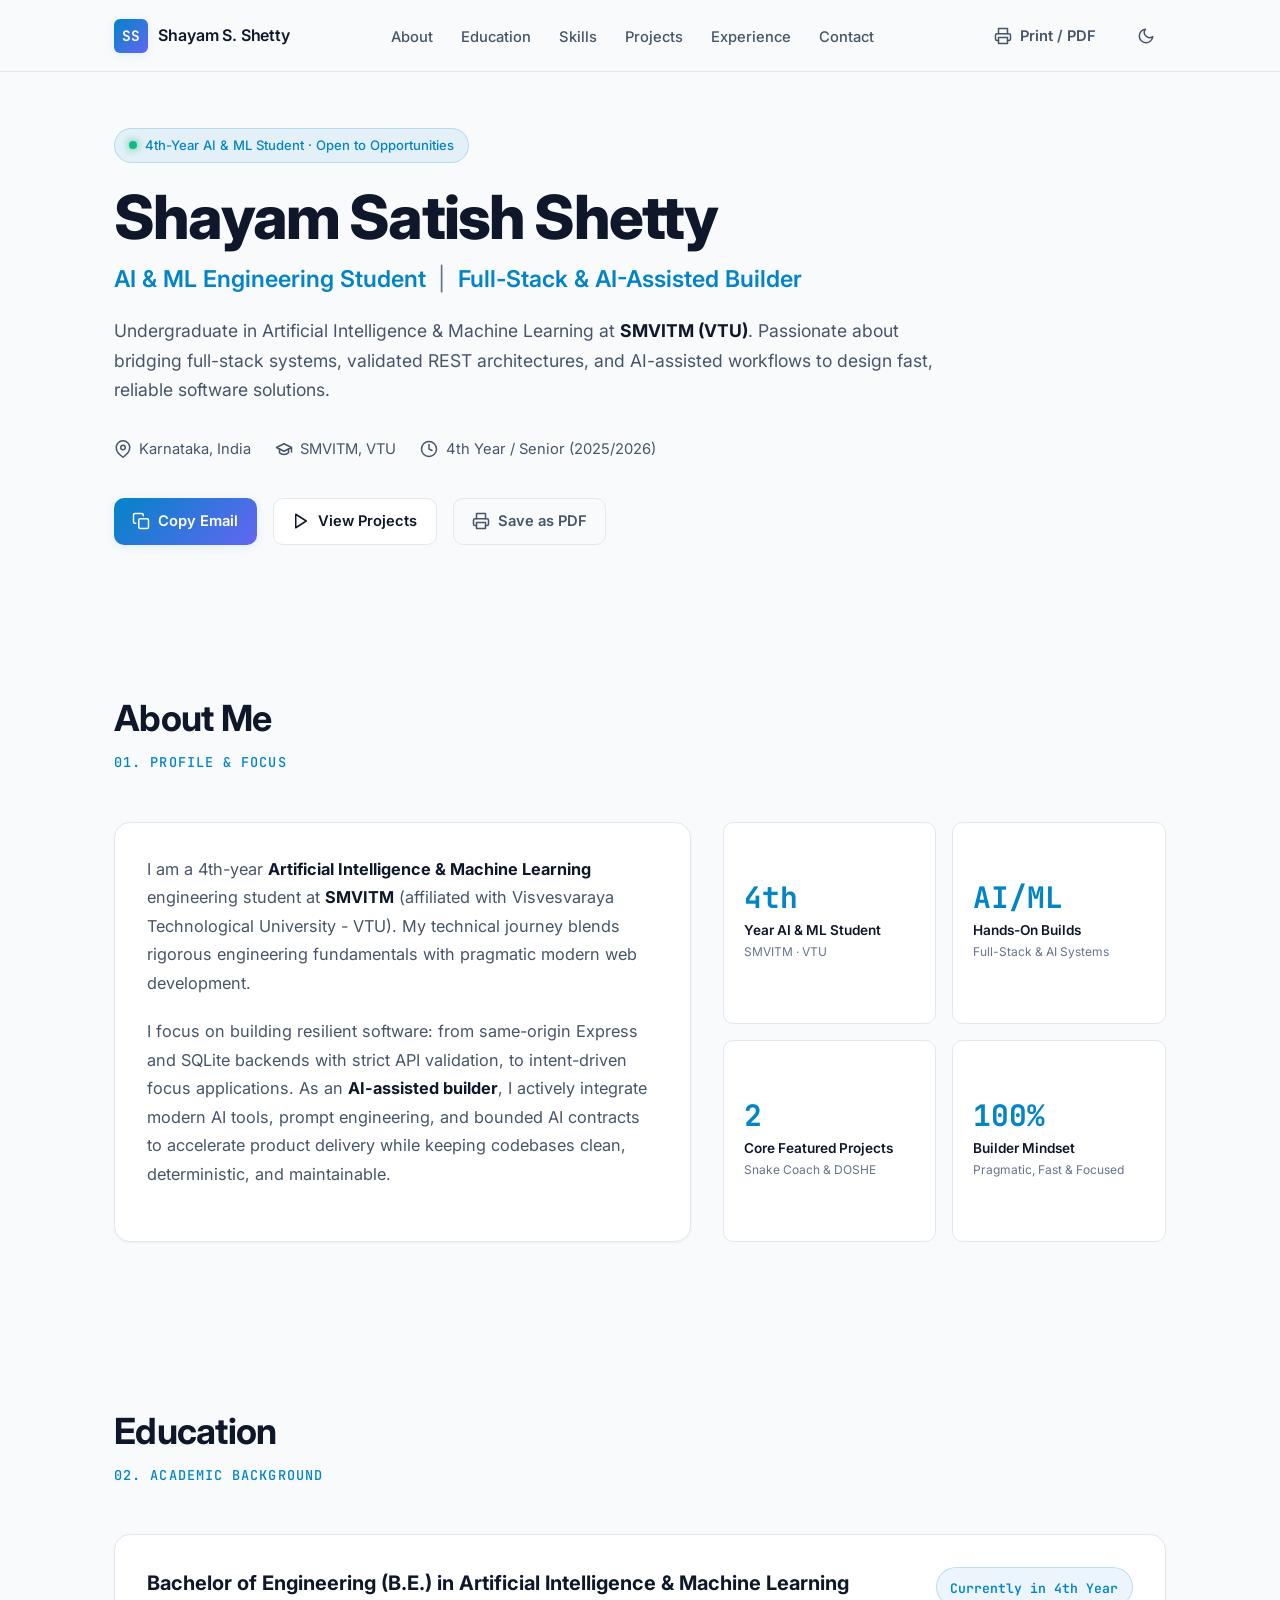
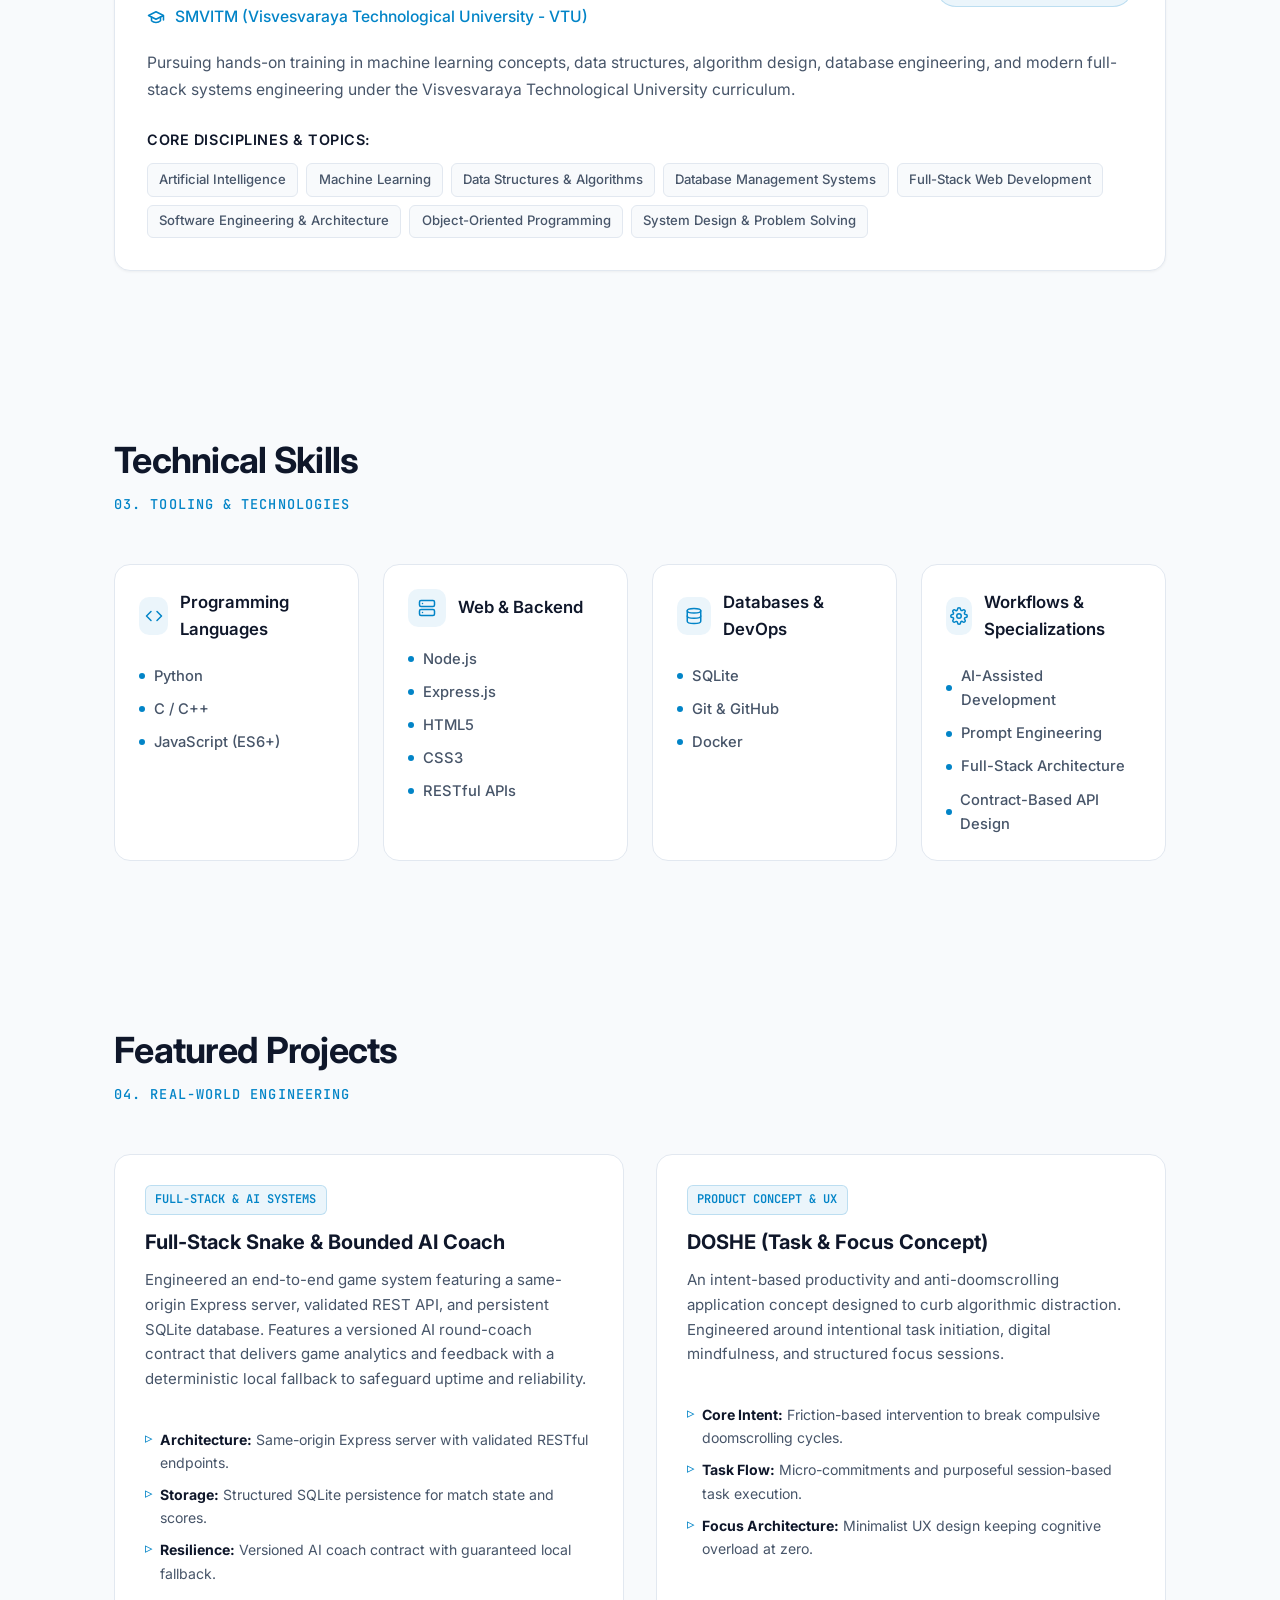
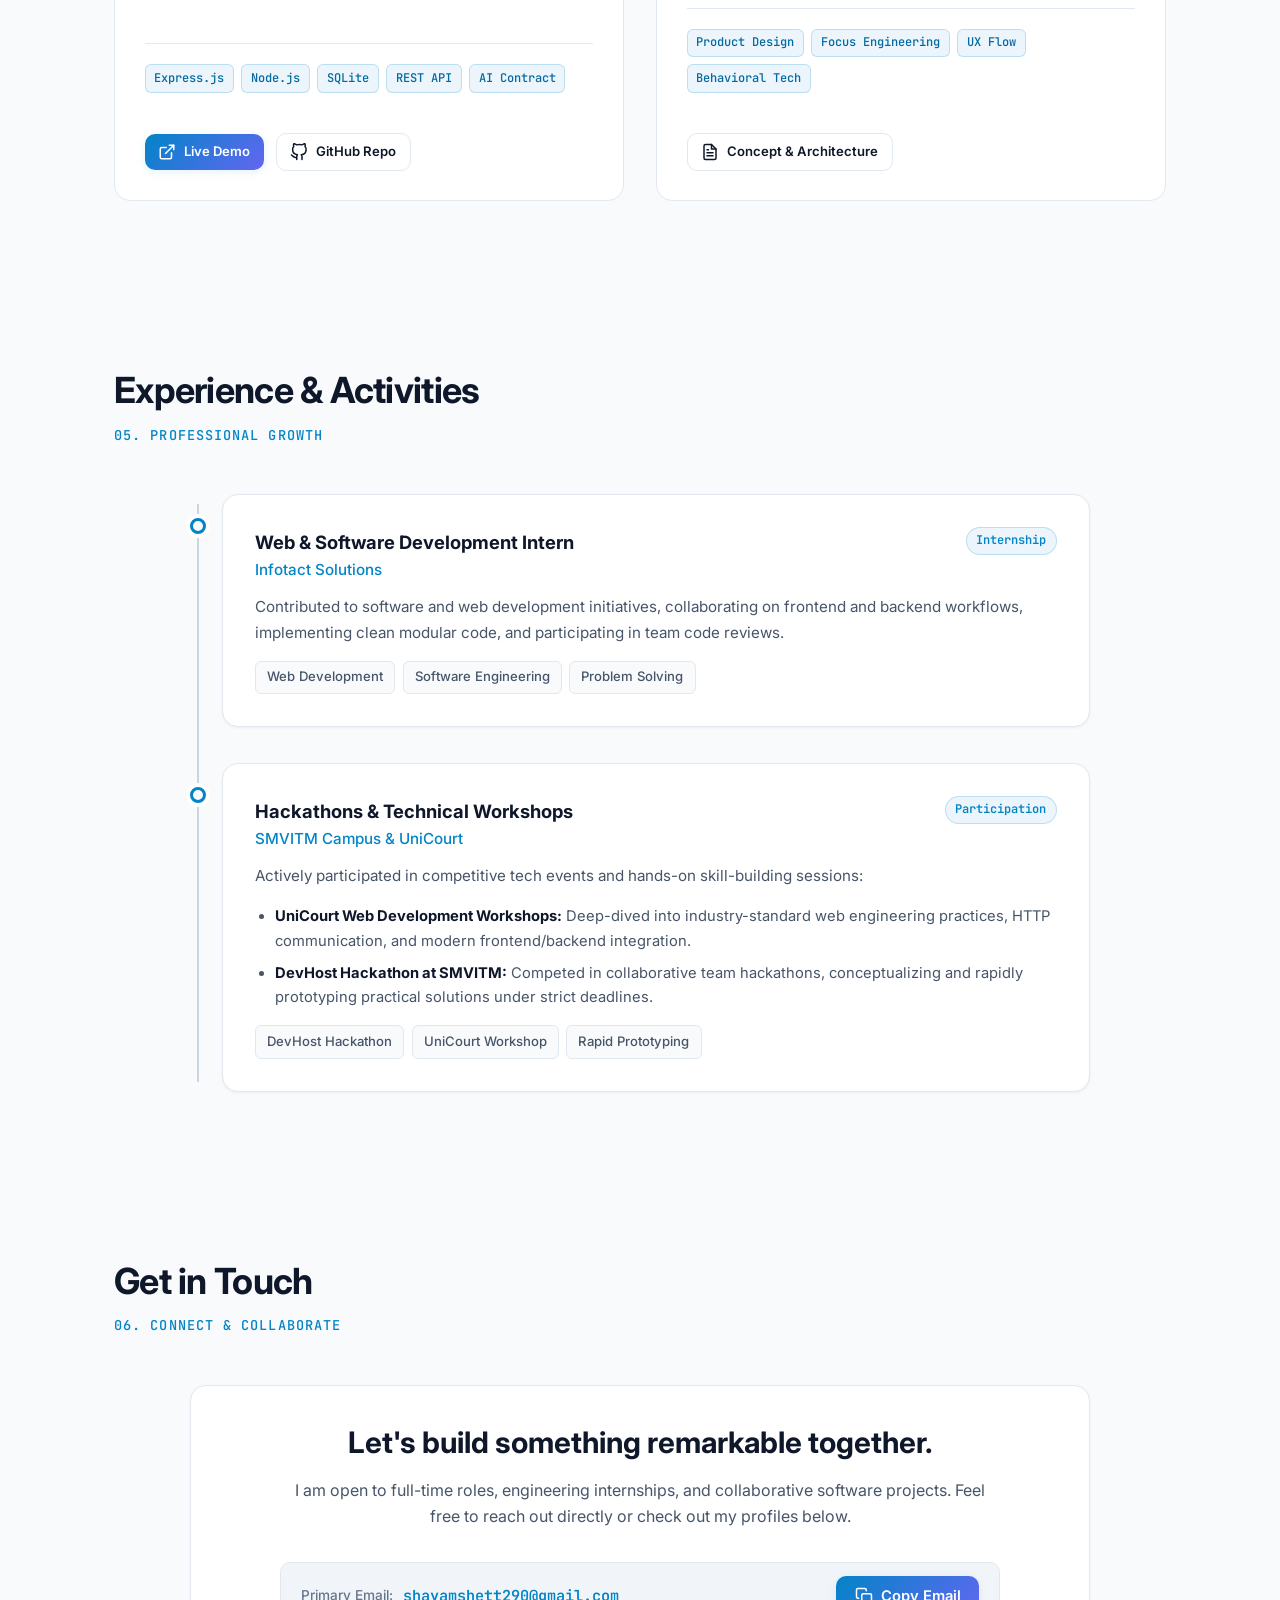
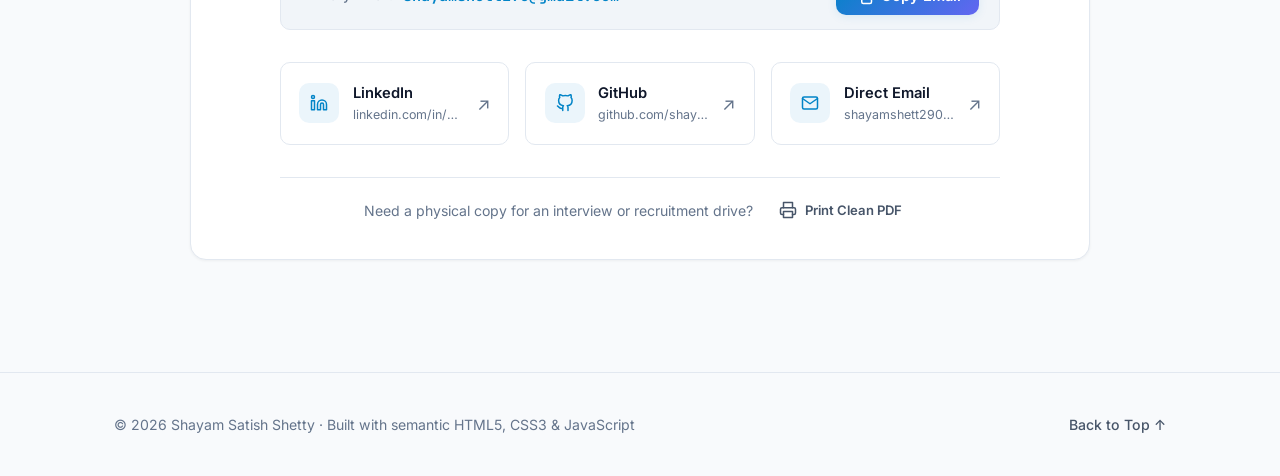
==== index.html @ 1c8913b0 "Finalize responsive digital resume with real details and live Snake links" ====
<!DOCTYPE html>
<html lang="en" data-theme="dark">
<head>
  <meta charset="UTF-8">
  <meta name="viewport" content="width=device-width, initial-scale=1.0">
  <meta name="description" content="Digital Resume of Shayam Satish Shetty — 4th-Year AI & ML Engineering Student and Full-Stack & AI-Assisted Builder at SMVITM (VTU).">
  <meta name="author" content="Shayam Satish Shetty">
  <title>Shayam Satish Shetty | Digital Resume & Portfolio</title>
  
  <!-- Google Fonts: Inter & JetBrains Mono -->
  <link rel="preconnect" href="https://fonts.googleapis.com">
  <link rel="preconnect" href="https://fonts.gstatic.com" crossorigin>
  <link href="https://fonts.googleapis.com/css2?family=Inter:wght@300;400;500;600;700;800&family=JetBrains+Mono:wght@400;500;600&display=swap" rel="stylesheet">
  
  <!-- Stylesheet -->
  <link rel="stylesheet" href="styles.css">
</head>
<body>

  <!-- Floating Toast Notification -->
  <div id="toast" class="toast" role="status" aria-live="polite">
    <span class="toast-icon">✓</span>
    <span id="toast-message">Email copied to clipboard!</span>
  </div>

  <!-- Primary Header & Navigation Bar -->
  <header class="navbar" id="navbar">
    <div class="nav-container">
      <a href="#hero" class="nav-brand" aria-label="Shayam Satish Shetty Home">
        <span class="brand-monogram">SS</span>
        <span class="brand-name">Shayam S. Shetty</span>
      </a>

      <!-- Desktop Nav Menu -->
      <nav class="nav-menu" id="nav-menu" aria-label="Main Navigation">
        <ul class="nav-list">
          <li><a href="#about" class="nav-link">About</a></li>
          <li><a href="#education" class="nav-link">Education</a></li>
          <li><a href="#skills" class="nav-link">Skills</a></li>
          <li><a href="#projects" class="nav-link">Projects</a></li>
          <li><a href="#experience" class="nav-link">Experience</a></li>
          <li><a href="#contact" class="nav-link">Contact</a></li>
        </ul>
      </nav>

      <!-- Action Utilities -->
      <div class="nav-actions">
        <!-- Print / PDF Button -->
        <button id="print-btn" class="btn btn-ghost btn-nav-print" title="Print or Save as PDF" aria-label="Print or Save Resume as PDF">
          <svg class="icon" viewBox="0 0 24 24" fill="none" stroke="currentColor" stroke-width="2" stroke-linecap="round" stroke-linejoin="round">
            <polyline points="6 9 6 2 18 2 18 9"></polyline>
            <path d="M6 18H4a2 2 0 0 1-2-2v-5a2 2 0 0 1 2-2h16a2 2 0 0 1 2 2v5a2 2 0 0 1-2 2h-2"></path>
            <rect x="6" y="14" width="12" height="8"></rect>
          </svg>
          <span class="btn-text">Print / PDF</span>
        </button>

        <!-- Dark/Light Theme Toggle -->
        <button id="theme-toggle" class="btn btn-ghost btn-icon" title="Toggle Dark/Light Mode" aria-label="Toggle Dark or Light Theme">
          <!-- Sun Icon (for Dark mode to switch to Light) -->
          <svg class="icon icon-sun" viewBox="0 0 24 24" fill="none" stroke="currentColor" stroke-width="2" stroke-linecap="round" stroke-linejoin="round">
            <circle cx="12" cy="12" r="5"></circle>
            <line x1="12" y1="1" x2="12" y2="3"></line>
            <line x1="12" y1="21" x2="12" y2="23"></line>
            <line x1="4.22" y1="4.22" x2="5.64" y2="5.64"></line>
            <line x1="18.36" y1="18.36" x2="19.78" y2="19.78"></line>
            <line x1="1" y1="12" x2="3" y2="12"></line>
            <line x1="21" y1="12" x2="23" y2="12"></line>
            <line x1="4.22" y1="19.78" x2="5.64" y2="18.36"></line>
            <line x1="18.36" y1="5.64" x2="19.78" y2="4.22"></line>
          </svg>
          <!-- Moon Icon (for Light mode to switch to Dark) -->
          <svg class="icon icon-moon" viewBox="0 0 24 24" fill="none" stroke="currentColor" stroke-width="2" stroke-linecap="round" stroke-linejoin="round">
            <path d="M21 12.79A9 9 0 1 1 11.21 3 7 7 0 0 0 21 12.79z"></path>
          </svg>
        </button>

        <!-- Mobile Menu Toggle Button -->
        <button id="mobile-toggle" class="btn btn-ghost btn-icon mobile-menu-btn" aria-label="Toggle navigation menu" aria-expanded="false">
          <svg class="icon icon-menu" viewBox="0 0 24 24" fill="none" stroke="currentColor" stroke-width="2" stroke-linecap="round" stroke-linejoin="round">
            <line x1="3" y1="12" x2="21" y2="12"></line>
            <line x1="3" y1="6" x2="21" y2="6"></line>
            <line x1="3" y1="18" x2="21" y2="18"></line>
          </svg>
          <svg class="icon icon-close" viewBox="0 0 24 24" fill="none" stroke="currentColor" stroke-width="2" stroke-linecap="round" stroke-linejoin="round">
            <line x1="18" y1="6" x2="6" y2="18"></line>
            <line x1="6" y1="6" x2="18" y2="18"></line>
          </svg>
        </button>
      </div>
    </div>
  </header>

  <main class="main-content">

    <!-- HERO SECTION -->
    <section id="hero" class="section hero-section">
      <div class="container">
        <div class="hero-header">
          <div class="status-badge">
            <span class="status-dot"></span>
            <span>4th-Year AI & ML Student · Open to Opportunities</span>
          </div>
          
          <h1 class="hero-name">Shayam Satish Shetty</h1>
          <p class="hero-title">AI & ML Engineering Student <span class="divider-slash">|</span> Full-Stack & AI-Assisted Builder</p>
          
          <p class="hero-summary">
            Undergraduate in Artificial Intelligence & Machine Learning at <strong>SMVITM (VTU)</strong>. 
            Passionate about bridging full-stack systems, validated REST architectures, and AI-assisted workflows to design fast, reliable software solutions.
          </p>

          <!-- Contact Quick-Bar -->
          <div class="hero-meta">
            <div class="meta-item">
              <svg class="icon" viewBox="0 0 24 24" fill="none" stroke="currentColor" stroke-width="2" stroke-linecap="round" stroke-linejoin="round">
                <path d="M21 10c0 7-9 13-9 13s-9-6-9-13a9 9 0 0 1 18 0z"></path>
                <circle cx="12" cy="10" r="3"></circle>
              </svg>
              <span>Karnataka, India</span>
            </div>

            <div class="meta-item">
              <svg class="icon" viewBox="0 0 24 24" fill="none" stroke="currentColor" stroke-width="2" stroke-linecap="round" stroke-linejoin="round">
                <path d="M22 10v6M2 10l10-5 10 5-10 5z"></path>
                <path d="M6 12v5c3 3 9 3 12 0v-5"></path>
              </svg>
              <span>SMVITM, VTU</span>
            </div>

            <div class="meta-item">
              <svg class="icon" viewBox="0 0 24 24" fill="none" stroke="currentColor" stroke-width="2" stroke-linecap="round" stroke-linejoin="round">
                <circle cx="12" cy="12" r="10"></circle>
                <polyline points="12 6 12 12 16 14"></polyline>
              </svg>
              <span>4th Year / Senior (2025/2026)</span>
            </div>
          </div>

          <!-- Hero CTAs -->
          <div class="hero-cta-group">
            <!-- Copy Email Button -->
            <button class="btn btn-primary copy-email-btn" data-email="shayamshett290@gmail.com" aria-label="Copy Email Address">
              <svg class="icon" viewBox="0 0 24 24" fill="none" stroke="currentColor" stroke-width="2" stroke-linecap="round" stroke-linejoin="round">
                <rect x="9" y="9" width="13" height="13" rx="2" ry="2"></rect>
                <path d="M5 15H4a2 2 0 0 1-2-2V4a2 2 0 0 1 2-2h9a2 2 0 0 1 2 2v1"></path>
              </svg>
              <span>Copy Email</span>
            </button>

            <!-- Jump to Projects -->
            <a href="#projects" class="btn btn-secondary">
              <svg class="icon" viewBox="0 0 24 24" fill="none" stroke="currentColor" stroke-width="2" stroke-linecap="round" stroke-linejoin="round">
                <polygon points="5 3 19 12 5 21 5 3"></polygon>
              </svg>
              <span>View Projects</span>
            </a>

            <!-- Quick Print / PDF -->
            <button class="btn btn-outline quick-print-trigger" aria-label="Print or Save as PDF">
              <svg class="icon" viewBox="0 0 24 24" fill="none" stroke="currentColor" stroke-width="2" stroke-linecap="round" stroke-linejoin="round">
                <polyline points="6 9 6 2 18 2 18 9"></polyline>
                <path d="M6 18H4a2 2 0 0 1-2-2v-5a2 2 0 0 1 2-2h16a2 2 0 0 1 2 2v5a2 2 0 0 1-2 2h-2"></path>
                <rect x="6" y="14" width="12" height="8"></rect>
              </svg>
              <span>Save as PDF</span>
            </button>
          </div>
        </div>
      </div>
    </section>

    <!-- ABOUT SECTION -->
    <section id="about" class="section">
      <div class="container">
        <div class="section-title-wrap">
          <h2 class="section-title">About Me</h2>
          <span class="section-tag">01. Profile & Focus</span>
        </div>

        <div class="about-grid">
          <div class="about-card content-card">
            <p class="about-text">
              I am a 4th-year <strong>Artificial Intelligence & Machine Learning</strong> engineering student at 
              <strong>SMVITM</strong> (affiliated with Visvesvaraya Technological University - VTU). 
              My technical journey blends rigorous engineering fundamentals with pragmatic modern web development.
            </p>
            <p class="about-text">
              I focus on building resilient software: from same-origin Express and SQLite backends with strict API validation, 
              to intent-driven focus applications. As an <strong>AI-assisted builder</strong>, 
              I actively integrate modern AI tools, prompt engineering, and bounded AI contracts to accelerate product delivery 
              while keeping codebases clean, deterministic, and maintainable.
            </p>
          </div>

          <div class="highlights-grid">
            <div class="stat-card">
              <div class="stat-number">4th</div>
              <div class="stat-label">Year AI & ML Student</div>
              <div class="stat-sub">SMVITM · VTU</div>
            </div>

            <div class="stat-card">
              <div class="stat-number">AI/ML</div>
              <div class="stat-label">Hands-On Builds</div>
              <div class="stat-sub">Full-Stack & AI Systems</div>
            </div>

            <div class="stat-card">
              <div class="stat-number">2</div>
              <div class="stat-label">Core Featured Projects</div>
              <div class="stat-sub">Snake Coach & DOSHE</div>
            </div>

            <div class="stat-card">
              <div class="stat-number">100%</div>
              <div class="stat-label">Builder Mindset</div>
              <div class="stat-sub">Pragmatic, Fast & Focused</div>
            </div>
          </div>
        </div>
      </div>
    </section>

    <!-- EDUCATION SECTION -->
    <section id="education" class="section">
      <div class="container">
        <div class="section-title-wrap">
          <h2 class="section-title">Education</h2>
          <span class="section-tag">02. Academic Background</span>
        </div>

        <div class="education-card content-card">
          <div class="education-header">
            <div>
              <h3 class="degree-title">Bachelor of Engineering (B.E.) in Artificial Intelligence & Machine Learning</h3>
              <p class="institution-name">
                <svg class="icon inline-icon" viewBox="0 0 24 24" fill="none" stroke="currentColor" stroke-width="2" stroke-linecap="round" stroke-linejoin="round">
                  <path d="M22 10v6M2 10l10-5 10 5-10 5z"></path>
                  <path d="M6 12v5c3 3 9 3 12 0v-5"></path>
                </svg>
                SMVITM (Visvesvaraya Technological University - VTU)
              </p>
            </div>
            <div class="period-badge">
              <span class="period-text">Currently in 4th Year</span>
            </div>
          </div>

          <p class="education-desc">
            Pursuing hands-on training in machine learning concepts, data structures, algorithm design, database engineering, 
            and modern full-stack systems engineering under the Visvesvaraya Technological University curriculum.
          </p>

          <div class="coursework-block">
            <h4 class="subhead-title">Core Disciplines & Topics:</h4>
            <div class="tag-cloud">
              <span class="tag">Artificial Intelligence</span>
              <span class="tag">Machine Learning</span>
              <span class="tag">Data Structures & Algorithms</span>
              <span class="tag">Database Management Systems</span>
              <span class="tag">Full-Stack Web Development</span>
              <span class="tag">Software Engineering & Architecture</span>
              <span class="tag">Object-Oriented Programming</span>
              <span class="tag">System Design & Problem Solving</span>
            </div>
          </div>
        </div>
      </div>
    </section>

    <!-- SKILLS SECTION -->
    <section id="skills" class="section">
      <div class="container">
        <div class="section-title-wrap">
          <h2 class="section-title">Technical Skills</h2>
          <span class="section-tag">03. Tooling & Technologies</span>
        </div>

        <div class="skills-grid">
          <!-- Category 1: Languages -->
          <div class="skill-category-card">
            <div class="skill-cat-header">
              <div class="skill-icon-wrap">
                <svg class="icon" viewBox="0 0 24 24" fill="none" stroke="currentColor" stroke-width="2" stroke-linecap="round" stroke-linejoin="round">
                  <polyline points="16 18 22 12 16 6"></polyline>
                  <polyline points="8 6 2 12 8 18"></polyline>
                </svg>
              </div>
              <h3 class="skill-cat-title">Programming Languages</h3>
            </div>
            <ul class="skill-pill-list">
              <li class="skill-pill"><span class="pill-dot"></span> Python</li>
              <li class="skill-pill"><span class="pill-dot"></span> C / C++</li>
              <li class="skill-pill"><span class="pill-dot"></span> JavaScript (ES6+)</li>
            </ul>
          </div>

          <!-- Category 2: Web & Backend -->
          <div class="skill-category-card">
            <div class="skill-cat-header">
              <div class="skill-icon-wrap">
                <svg class="icon" viewBox="0 0 24 24" fill="none" stroke="currentColor" stroke-width="2" stroke-linecap="round" stroke-linejoin="round">
                  <rect x="2" y="2" width="20" height="8" rx="2" ry="2"></rect>
                  <rect x="2" y="14" width="20" height="8" rx="2" ry="2"></rect>
                  <line x1="6" y1="6" x2="6.01" y2="6"></line>
                  <line x1="6" y1="18" x2="6.01" y2="18"></line>
                </svg>
              </div>
              <h3 class="skill-cat-title">Web & Backend</h3>
            </div>
            <ul class="skill-pill-list">
              <li class="skill-pill"><span class="pill-dot"></span> Node.js</li>
              <li class="skill-pill"><span class="pill-dot"></span> Express.js</li>
              <li class="skill-pill"><span class="pill-dot"></span> HTML5</li>
              <li class="skill-pill"><span class="pill-dot"></span> CSS3</li>
              <li class="skill-pill"><span class="pill-dot"></span> RESTful APIs</li>
            </ul>
          </div>

          <!-- Category 3: Database & Infrastructure -->
          <div class="skill-category-card">
            <div class="skill-cat-header">
              <div class="skill-icon-wrap">
                <svg class="icon" viewBox="0 0 24 24" fill="none" stroke="currentColor" stroke-width="2" stroke-linecap="round" stroke-linejoin="round">
                  <ellipse cx="12" cy="5" rx="9" ry="3"></ellipse>
                  <path d="M21 12c0 1.66-4 3-9 3s-9-1.34-9-3"></path>
                  <path d="M3 5v14c0 1.66 4 3 9 3s9-1.34 9-3V5"></path>
                </svg>
              </div>
              <h3 class="skill-cat-title">Databases & DevOps</h3>
            </div>
            <ul class="skill-pill-list">
              <li class="skill-pill"><span class="pill-dot"></span> SQLite</li>
              <li class="skill-pill"><span class="pill-dot"></span> Git & GitHub</li>
              <li class="skill-pill"><span class="pill-dot"></span> Docker</li>
            </ul>
          </div>

          <!-- Category 4: AI & Development Workflow -->
          <div class="skill-category-card">
            <div class="skill-cat-header">
              <div class="skill-icon-wrap">
                <svg class="icon" viewBox="0 0 24 24" fill="none" stroke="currentColor" stroke-width="2" stroke-linecap="round" stroke-linejoin="round">
                  <circle cx="12" cy="12" r="3"></circle>
                  <path d="M19.4 15a1.65 1.65 0 0 0 .33 1.82l.06.06a2 2 0 0 1 0 2.83 2 2 0 0 1-2.83 0l-.06-.06a1.65 1.65 0 0 0-1.82-.33 1.65 1.65 0 0 0-1 1.51V21a2 2 0 0 1-2 2 2 2 0 0 1-2-2v-.09A1.65 1.65 0 0 0 9 19.4a1.65 1.65 0 0 0-1.82.33l-.06.06a2 2 0 0 1-2.83 0 2 2 0 0 1 0-2.83l.06-.06a1.65 1.65 0 0 0 .33-1.82 1.65 1.65 0 0 0-1.51-1H3a2 2 0 0 1-2-2 2 2 0 0 1 2-2h.09A1.65 1.65 0 0 0 4.6 9a1.65 1.65 0 0 0-.33-1.82l-.06-.06a2 2 0 0 1 0-2.83 2 2 0 0 1 2.83 0l.06.06a1.65 1.65 0 0 0 1.82.33H9a1.65 1.65 0 0 0 1-1.51V3a2 2 0 0 1 2-2 2 2 0 0 1 2 2v.09a1.65 1.65 0 0 0 1 1.51 1.65 1.65 0 0 0 1.82-.33l.06-.06a2 2 0 0 1 2.83 0 2 2 0 0 1 0 2.83l-.06.06a1.65 1.65 0 0 0-.33 1.82V9a1.65 1.65 0 0 0 1.51 1H21a2 2 0 0 1 2 2 2 2 0 0 1-2 2h-.09a1.65 1.65 0 0 0-1.51 1z"></path>
                </svg>
              </div>
              <h3 class="skill-cat-title">Workflows & Specializations</h3>
            </div>
            <ul class="skill-pill-list">
              <li class="skill-pill"><span class="pill-dot"></span> AI-Assisted Development</li>
              <li class="skill-pill"><span class="pill-dot"></span> Prompt Engineering</li>
              <li class="skill-pill"><span class="pill-dot"></span> Full-Stack Architecture</li>
              <li class="skill-pill"><span class="pill-dot"></span> Contract-Based API Design</li>
            </ul>
          </div>
        </div>
      </div>
    </section>

    <!-- FEATURED PROJECTS SECTION -->
    <section id="projects" class="section">
      <div class="container">
        <div class="section-title-wrap">
          <h2 class="section-title">Featured Projects</h2>
          <span class="section-tag">04. Real-World Engineering</span>
        </div>

        <div class="projects-grid">
          <!-- Project 1: Full-Stack Snake & Bounded AI Coach -->
          <article class="project-card">
            <div class="project-card-top">
              <div class="project-badge">Full-Stack & AI Systems</div>
              <h3 class="project-title">Full-Stack Snake & Bounded AI Coach</h3>
              <p class="project-desc">
                Engineered an end-to-end game system featuring a same-origin Express server, validated REST API, 
                and persistent SQLite database. Features a versioned AI round-coach contract that delivers game analytics 
                and feedback with a deterministic local fallback to safeguard uptime and reliability.
              </p>
            </div>

            <div class="project-card-middle">
              <div class="highlights-list">
                <div class="hl-item">
                  <span class="hl-bullet">▹</span>
                  <span><strong>Architecture:</strong> Same-origin Express server with validated RESTful endpoints.</span>
                </div>
                <div class="hl-item">
                  <span class="hl-bullet">▹</span>
                  <span><strong>Storage:</strong> Structured SQLite persistence for match state and scores.</span>
                </div>
                <div class="hl-item">
                  <span class="hl-bullet">▹</span>
                  <span><strong>Resilience:</strong> Versioned AI coach contract with guaranteed local fallback.</span>
                </div>
              </div>
            </div>

            <div class="project-card-bottom">
              <div class="project-tags">
                <span class="tech-tag">Express.js</span>
                <span class="tech-tag">Node.js</span>
                <span class="tech-tag">SQLite</span>
                <span class="tech-tag">REST API</span>
                <span class="tech-tag">AI Contract</span>
              </div>
              <div class="project-links">
                <a href="https://snake-3d-app.onrender.com" target="_blank" rel="noopener noreferrer" class="btn btn-sm btn-primary">
                  <svg class="icon" viewBox="0 0 24 24" fill="none" stroke="currentColor" stroke-width="2" stroke-linecap="round" stroke-linejoin="round">
                    <path d="M18 13v6a2 2 0 0 1-2 2H5a2 2 0 0 1-2-2V8a2 2 0 0 1 2-2h6"></path>
                    <polyline points="15 3 21 3 21 9"></polyline>
                    <line x1="10" y1="14" x2="21" y2="3"></line>
                  </svg>
                  <span>Live Demo</span>
                </a>
                <a href="https://github.com/shayam1408/Snake-3d-app" target="_blank" rel="noopener noreferrer" class="btn btn-sm btn-secondary">
                  <svg class="icon" viewBox="0 0 24 24" fill="none" stroke="currentColor" stroke-width="2" stroke-linecap="round" stroke-linejoin="round">
                    <path d="M9 19c-5 1.5-5-2.5-7-3m14 6v-3.87a3.37 3.37 0 0 0-.94-2.61c3.14-.35 6.44-1.54 6.44-7A5.44 5.44 0 0 0 20 4.77 5.07 5.07 0 0 0 19.91 1S18.73.65 16 2.48a13.38 13.38 0 0 0-7 0C6.27.65 5.09 1 5.09 1A5.07 5.07 0 0 0 5 4.77a5.44 5.44 0 0 0-1.5 3.78c0 5.42 3.3 6.61 6.44 7A3.37 3.37 0 0 0 9 18.13V22"></path>
                  </svg>
                  <span>GitHub Repo</span>
                </a>
              </div>
            </div>
          </article>

          <!-- Project 2: DOSHE (Task & Focus Concept) -->
          <article class="project-card">
            <div class="project-card-top">
              <div class="project-badge">Product Concept & UX</div>
              <h3 class="project-title">DOSHE (Task & Focus Concept)</h3>
              <p class="project-desc">
                An intent-based productivity and anti-doomscrolling application concept designed to curb algorithmic 
                distraction. Engineered around intentional task initiation, digital mindfulness, and structured focus sessions.
              </p>
            </div>

            <div class="project-card-middle">
              <div class="highlights-list">
                <div class="hl-item">
                  <span class="hl-bullet">▹</span>
                  <span><strong>Core Intent:</strong> Friction-based intervention to break compulsive doomscrolling cycles.</span>
                </div>
                <div class="hl-item">
                  <span class="hl-bullet">▹</span>
                  <span><strong>Task Flow:</strong> Micro-commitments and purposeful session-based task execution.</span>
                </div>
                <div class="hl-item">
                  <span class="hl-bullet">▹</span>
                  <span><strong>Focus Architecture:</strong> Minimalist UX design keeping cognitive overload at zero.</span>
                </div>
              </div>
            </div>

            <div class="project-card-bottom">
              <div class="project-tags">
                <span class="tech-tag">Product Design</span>
                <span class="tech-tag">Focus Engineering</span>
                <span class="tech-tag">UX Flow</span>
                <span class="tech-tag">Behavioral Tech</span>
              </div>
              <div class="project-links">
                <a href="https://github.com/shayam1408" target="_blank" rel="noopener noreferrer" class="btn btn-sm btn-secondary">
                  <svg class="icon" viewBox="0 0 24 24" fill="none" stroke="currentColor" stroke-width="2" stroke-linecap="round" stroke-linejoin="round">
                    <path d="M14 2H6a2 2 0 0 0-2 2v16a2 2 0 0 0 2 2h12a2 2 0 0 0 2-2V8z"></path>
                    <polyline points="14 2 14 8 20 8"></polyline>
                    <line x1="16" y1="13" x2="8" y2="13"></line>
                    <line x1="16" y1="17" x2="8" y2="17"></line>
                    <polyline points="10 9 9 9 8 9"></polyline>
                  </svg>
                  <span>Concept & Architecture</span>
                </a>
              </div>
            </div>
          </article>
        </div>
      </div>
    </section>

    <!-- EXPERIENCE & ACTIVITIES SECTION -->
    <section id="experience" class="section">
      <div class="container">
        <div class="section-title-wrap">
          <h2 class="section-title">Experience & Activities</h2>
          <span class="section-tag">05. Professional Growth</span>
        </div>

        <div class="timeline">
          <!-- Item 1: Infotact Solutions -->
          <div class="timeline-item">
            <div class="timeline-marker"></div>
            <div class="timeline-content content-card">
              <div class="timeline-header">
                <div>
                  <h3 class="role-title">Web & Software Development Intern</h3>
                  <div class="company-name">Infotact Solutions</div>
                </div>
                <span class="timeline-badge">Internship</span>
              </div>
              <p class="timeline-text">
                Contributed to software and web development initiatives, collaborating on frontend and backend 
                workflows, implementing clean modular code, and participating in team code reviews.
              </p>
              <div class="timeline-tags">
                <span class="tag">Web Development</span>
                <span class="tag">Software Engineering</span>
                <span class="tag">Problem Solving</span>
              </div>
            </div>
          </div>

          <!-- Item 2: Workshops & Hackathon -->
          <div class="timeline-item">
            <div class="timeline-marker"></div>
            <div class="timeline-content content-card">
              <div class="timeline-header">
                <div>
                  <h3 class="role-title">Hackathons & Technical Workshops</h3>
                  <div class="company-name">SMVITM Campus & UniCourt</div>
                </div>
                <span class="timeline-badge">Participation</span>
              </div>
              <p class="timeline-text">
                Actively participated in competitive tech events and hands-on skill-building sessions:
              </p>
              <ul class="activities-list">
                <li>
                  <strong>UniCourt Web Development Workshops:</strong> Deep-dived into industry-standard web engineering practices, 
                  HTTP communication, and modern frontend/backend integration.
                </li>
                <li>
                  <strong>DevHost Hackathon at SMVITM:</strong> Competed in collaborative team hackathons, conceptualizing and rapidly prototyping 
                  practical solutions under strict deadlines.
                </li>
              </ul>
              <div class="timeline-tags">
                <span class="tag">DevHost Hackathon</span>
                <span class="tag">UniCourt Workshop</span>
                <span class="tag">Rapid Prototyping</span>
              </div>
            </div>
          </div>
        </div>
      </div>
    </section>

    <!-- CONTACT SECTION -->
    <section id="contact" class="section">
      <div class="container">
        <div class="section-title-wrap">
          <h2 class="section-title">Get in Touch</h2>
          <span class="section-tag">06. Connect & Collaborate</span>
        </div>

        <div class="contact-box content-card">
          <div class="contact-inner">
            <h3 class="contact-heading">Let's build something remarkable together.</h3>
            <p class="contact-subtext">
              I am open to full-time roles, engineering internships, and collaborative software projects. 
              Feel free to reach out directly or check out my profiles below.
            </p>

            <!-- One-Click Quick Action -->
            <div class="copy-box">
              <div class="copy-box-info">
                <span class="copy-box-label">Primary Email:</span>
                <code id="email-display" class="copy-box-value">shayamshett290@gmail.com</code>
              </div>
              <button class="btn btn-primary copy-email-btn" data-email="shayamshett290@gmail.com" aria-label="Copy Email Address to Clipboard">
                <svg class="icon" viewBox="0 0 24 24" fill="none" stroke="currentColor" stroke-width="2" stroke-linecap="round" stroke-linejoin="round">
                  <rect x="9" y="9" width="13" height="13" rx="2" ry="2"></rect>
                  <path d="M5 15H4a2 2 0 0 1-2-2V4a2 2 0 0 1 2-2h9a2 2 0 0 1 2 2v1"></path>
                </svg>
                <span>Copy Email</span>
              </button>
            </div>

            <!-- Profile Links Grid -->
            <div class="social-links-grid">
              <!-- LinkedIn Link -->
              <a href="https://www.linkedin.com/in/shayam-shetty-13208728b/" target="_blank" rel="noopener noreferrer" class="social-card" id="social-linkedin">
                <div class="social-icon-box">
                  <svg class="icon" viewBox="0 0 24 24" fill="none" stroke="currentColor" stroke-width="2" stroke-linecap="round" stroke-linejoin="round">
                    <path d="M16 8a6 6 0 0 1 6 6v7h-4v-7a2 2 0 0 0-2-2 2 2 0 0 0-2 2v7h-4v-7a6 6 0 0 1 6-6z"></path>
                    <rect x="2" y="9" width="4" height="12"></rect>
                    <circle cx="4" cy="4" r="2"></circle>
                  </svg>
                </div>
                <div class="social-meta">
                  <span class="social-name">LinkedIn</span>
                  <span class="social-url">linkedin.com/in/shayam-shetty-13208728b/</span>
                </div>
                <span class="social-arrow">↗</span>
              </a>

              <!-- GitHub Link -->
              <a href="https://github.com/shayam1408" target="_blank" rel="noopener noreferrer" class="social-card" id="social-github">
                <div class="social-icon-box">
                  <svg class="icon" viewBox="0 0 24 24" fill="none" stroke="currentColor" stroke-width="2" stroke-linecap="round" stroke-linejoin="round">
                    <path d="M9 19c-5 1.5-5-2.5-7-3m14 6v-3.87a3.37 3.37 0 0 0-.94-2.61c3.14-.35 6.44-1.54 6.44-7A5.44 5.44 0 0 0 20 4.77 5.07 5.07 0 0 0 19.91 1S18.73.65 16 2.48a13.38 13.38 0 0 0-7 0C6.27.65 5.09 1 5.09 1A5.07 5.07 0 0 0 5 4.77a5.44 5.44 0 0 0-1.5 3.78c0 5.42 3.3 6.61 6.44 7A3.37 3.37 0 0 0 9 18.13V22"></path>
                  </svg>
                </div>
                <div class="social-meta">
                  <span class="social-name">GitHub</span>
                  <span class="social-url">github.com/shayam1408</span>
                </div>
                <span class="social-arrow">↗</span>
              </a>

              <!-- Mail Directly Link -->
              <a href="mailto:shayamshett290@gmail.com" class="social-card" id="social-email">
                <div class="social-icon-box">
                  <svg class="icon" viewBox="0 0 24 24" fill="none" stroke="currentColor" stroke-width="2" stroke-linecap="round" stroke-linejoin="round">
                    <path d="M4 4h16c1.1 0 2 .9 2 2v12c0 1.1-.9 2-2 2H4c-1.1 0-2-.9-2-2V6c0-1.1.9-2 2-2z"></path>
                    <polyline points="22,6 12,13 2,6"></polyline>
                  </svg>
                </div>
                <div class="social-meta">
                  <span class="social-name">Direct Email</span>
                  <span class="social-url">shayamshett290@gmail.com</span>
                </div>
                <span class="social-arrow">↗</span>
              </a>
            </div>

            <!-- Print Prompt -->
            <div class="print-note">
              <span>Need a physical copy for an interview or recruitment drive?</span>
              <button class="btn btn-sm btn-ghost quick-print-trigger">
                <svg class="icon" viewBox="0 0 24 24" fill="none" stroke="currentColor" stroke-width="2" stroke-linecap="round" stroke-linejoin="round">
                  <polyline points="6 9 6 2 18 2 18 9"></polyline>
                  <path d="M6 18H4a2 2 0 0 1-2-2v-5a2 2 0 0 1 2-2h16a2 2 0 0 1 2 2v5a2 2 0 0 1-2 2h-2"></path>
                  <rect x="6" y="14" width="12" height="8"></rect>
                </svg>
                <span>Print Clean PDF</span>
              </button>
            </div>
          </div>
        </div>
      </div>
    </section>

  </main>

  <!-- Clean Minimalist Footer -->
  <footer class="footer">
    <div class="container footer-content">
      <p class="footer-copy">
        © 2026 Shayam Satish Shetty · Built with semantic HTML5, CSS3 & JavaScript
      </p>
      <div class="footer-links">
        <a href="#hero" class="footer-link">Back to Top ↑</a>
      </div>
    </div>
  </footer>

  <!-- Print-Only Resume Header (Shown strictly during print/PDF generation) -->
  <div class="print-header-sheet">
    <div class="print-name-block">
      <h1>Shayam Satish Shetty</h1>
      <p class="print-title">AI & ML Engineering Student | Full-Stack & AI-Assisted Builder</p>
      <p class="print-contact">SMVITM (VTU) · Karnataka, India · Email: shayamshett290@gmail.com · GitHub: github.com/shayam1408 · LinkedIn: linkedin.com/in/shayam-shetty-13208728b/</p>
    </div>
  </div>

  <!-- JavaScript -->
  <script src="script.js"></script>
</body>
</html>
---- styles.css ----
/* ==========================================================================
   DIGITAL RESUME - SHAYAM SATISH SHETTY
   Modern, Responsive, Dark/Light Theme & Print-Optimized Stylesheet
   ========================================================================== */

/* --------------------------------------------------------------------------
   1. CSS Custom Properties / Theme Design Tokens
   -------------------------------------------------------------------------- */
:root {
  /* Typography */
  --font-sans: 'Inter', -apple-system, BlinkMacSystemFont, 'Segoe UI', Roboto, Helvetica, Arial, sans-serif;
  --font-mono: 'JetBrains Mono', SFMono-Regular, Menlo, Monaco, Consolas, monospace;

  /* Transitions */
  --transition-fast: 0.15s ease;
  --transition-normal: 0.25s ease;
  --transition-slow: 0.4s cubic-bezier(0.16, 1, 0.3, 1);

  /* Layout */
  --max-width: 1100px;
  --nav-height: 72px;
  --radius-sm: 6px;
  --radius-md: 10px;
  --radius-lg: 16px;
  --radius-full: 9999px;
}

/* Dark Theme (Default) */
[data-theme="dark"] {
  --bg-primary: #0b0f19;
  --bg-secondary: #111827;
  --bg-card: #151d2e;
  --bg-card-hover: #1c263c;
  --bg-elevated: #1f293d;

  --text-primary: #f8fafc;
  --text-secondary: #94a3b8;
  --text-muted: #64748b;

  --border-color: rgba(255, 255, 255, 0.08);
  --border-color-hover: rgba(56, 189, 248, 0.35);

  --accent-primary: #38bdf8;
  --accent-primary-hover: #0ea5e9;
  --accent-glow: rgba(56, 189, 248, 0.15);
  --accent-gradient: linear-gradient(135deg, #38bdf8 0%, #818cf8 100%);

  --tag-bg: rgba(56, 189, 248, 0.08);
  --tag-text: #7dd3fc;
  --tag-border: rgba(56, 189, 248, 0.2);

  --glass-bg: rgba(11, 15, 25, 0.85);
  --shadow-sm: 0 1px 3px rgba(0, 0, 0, 0.4);
  --shadow-md: 0 4px 14px rgba(0, 0, 0, 0.35);
  --shadow-lg: 0 12px 30px -4px rgba(0, 0, 0, 0.5);

  --timeline-line: rgba(255, 255, 255, 0.1);
  --code-bg: #0d131f;
}

/* Light Theme */
[data-theme="light"] {
  --bg-primary: #f8fafc;
  --bg-secondary: #ffffff;
  --bg-card: #ffffff;
  --bg-card-hover: #f1f5f9;
  --bg-elevated: #e2e8f0;

  --text-primary: #0f172a;
  --text-secondary: #475569;
  --text-muted: #64748b;

  --border-color: #e2e8f0;
  --border-color-hover: #0284c7;

  --accent-primary: #0284c7;
  --accent-primary-hover: #0369a1;
  --accent-glow: rgba(2, 132, 199, 0.1);
  --accent-gradient: linear-gradient(135deg, #0284c7 0%, #6366f1 100%);

  --tag-bg: rgba(2, 132, 199, 0.08);
  --tag-text: #0369a1;
  --tag-border: rgba(2, 132, 199, 0.2);

  --glass-bg: rgba(248, 250, 252, 0.9);
  --shadow-sm: 0 1px 3px rgba(0, 0, 0, 0.05);
  --shadow-md: 0 4px 14px rgba(15, 23, 42, 0.06);
  --shadow-lg: 0 12px 24px -4px rgba(15, 23, 42, 0.1);

  --timeline-line: #cbd5e1;
  --code-bg: #f1f5f9;
}

/* --------------------------------------------------------------------------
   2. Base & Reset
   -------------------------------------------------------------------------- */
*, *::before, *::after {
  box-sizing: border-box;
  margin: 0;
  padding: 0;
}

html {
  font-size: 16px;
  scroll-behavior: smooth;
  -webkit-font-smoothing: antialiased;
  -moz-osx-font-smoothing: grayscale;
}

body {
  font-family: var(--font-sans);
  background-color: var(--bg-primary);
  color: var(--text-primary);
  line-height: 1.65;
  transition: background-color var(--transition-normal), color var(--transition-normal);
  overflow-x: hidden;
}

a {
  color: inherit;
  text-decoration: none;
  transition: color var(--transition-fast);
}

ul {
  list-style: none;
}

button {
  font-family: inherit;
  cursor: pointer;
  border: none;
  background: none;
  outline: none;
}

.container {
  width: 100%;
  max-width: var(--max-width);
  margin-left: auto;
  margin-right: auto;
  padding-left: 1.5rem;
  padding-right: 1.5rem;
}

.section {
  padding-top: 5rem;
  padding-bottom: 5rem;
  scroll-margin-top: calc(var(--nav-height) + 1rem);
}

.section-title-wrap {
  margin-bottom: 2.5rem;
}

.section-tag {
  display: inline-block;
  font-family: var(--font-mono);
  font-size: 0.85rem;
  font-weight: 500;
  color: var(--accent-primary);
  text-transform: uppercase;
  letter-spacing: 0.08em;
  margin-bottom: 0.5rem;
}

.section-title {
  font-size: clamp(1.75rem, 3vw, 2.25rem);
  font-weight: 700;
  color: var(--text-primary);
  letter-spacing: -0.02em;
}

/* Icons */
.icon {
  width: 18px;
  height: 18px;
  flex-shrink: 0;
}

.inline-icon {
  display: inline-block;
  vertical-align: middle;
  margin-right: 0.35rem;
  position: relative;
  top: -1px;
}

/* --------------------------------------------------------------------------
   3. Navigation Bar (Sticky & Glassmorphic)
   -------------------------------------------------------------------------- */
.navbar {
  position: fixed;
  top: 0;
  left: 0;
  right: 0;
  height: var(--nav-height);
  background-color: var(--glass-bg);
  backdrop-filter: blur(14px);
  -webkit-backdrop-filter: blur(14px);
  border-bottom: 1px solid var(--border-color);
  z-index: 1000;
  transition: background-color var(--transition-normal), border-color var(--transition-normal);
}

.nav-container {
  max-width: var(--max-width);
  height: 100%;
  margin: 0 auto;
  padding: 0 1.5rem;
  display: flex;
  align-items: center;
  justify-content: space-between;
}

.nav-brand {
  display: flex;
  align-items: center;
  gap: 0.65rem;
  font-weight: 700;
  color: var(--text-primary);
  letter-spacing: -0.01em;
}

.brand-monogram {
  display: inline-flex;
  align-items: center;
  justify-content: center;
  width: 34px;
  height: 34px;
  border-radius: var(--radius-sm);
  background: var(--accent-gradient);
  color: #ffffff;
  font-family: var(--font-mono);
  font-size: 0.9rem;
  font-weight: 700;
  box-shadow: 0 2px 8px var(--accent-glow);
}

.brand-name {
  font-size: 1rem;
  font-weight: 600;
}

.nav-menu {
  display: flex;
  align-items: center;
}

.nav-list {
  display: flex;
  align-items: center;
  gap: 1.75rem;
}

.nav-link {
  font-size: 0.92rem;
  font-weight: 500;
  color: var(--text-secondary);
  position: relative;
  padding: 0.35rem 0;
  transition: color var(--transition-fast);
}

.nav-link:hover,
.nav-link.active {
  color: var(--accent-primary);
}

.nav-link.active::after {
  content: '';
  position: absolute;
  bottom: -2px;
  left: 0;
  right: 0;
  height: 2px;
  background-color: var(--accent-primary);
  border-radius: 2px;
}

.nav-actions {
  display: flex;
  align-items: center;
  gap: 0.75rem;
  flex-shrink: 0;
}

.btn-nav-print {
  height: 38px;
  padding: 0 0.85rem;
  font-size: 0.88rem;
  display: inline-flex;
  align-items: center;
  gap: 0.45rem;
  border-radius: var(--radius-md);
  flex-shrink: 0;
}

/* Theme Toggle Icon Switching */
[data-theme="dark"] #theme-toggle .icon-moon {
  display: none;
}
[data-theme="dark"] #theme-toggle .icon-sun {
  display: block;
}

[data-theme="light"] #theme-toggle .icon-sun {
  display: none;
}
[data-theme="light"] #theme-toggle .icon-moon {
  display: block;
}

/* Mobile Menu Toggle - strictly hidden on desktop */
.mobile-menu-btn,
#mobile-toggle {
  display: none !important;
}

.mobile-menu-btn .icon-close {
  display: none;
}

/* --------------------------------------------------------------------------
   4. Buttons & Badges
   -------------------------------------------------------------------------- */
.btn {
  display: inline-flex;
  align-items: center;
  justify-content: center;
  gap: 0.5rem;
  padding: 0.65rem 1.15rem;
  border-radius: var(--radius-md);
  font-size: 0.92rem;
  font-weight: 600;
  transition: all var(--transition-fast);
  white-space: nowrap;
}

.btn-sm {
  padding: 0.45rem 0.85rem;
  font-size: 0.82rem;
}

.btn-primary {
  background: var(--accent-gradient);
  color: #ffffff;
  box-shadow: 0 2px 10px var(--accent-glow);
}

.btn-primary:hover {
  transform: translateY(-1px);
  box-shadow: 0 4px 14px var(--accent-glow);
  opacity: 0.95;
}

.btn-secondary {
  background-color: var(--bg-card);
  color: var(--text-primary);
  border: 1px solid var(--border-color);
}

.btn-secondary:hover {
  background-color: var(--bg-card-hover);
  border-color: var(--border-color-hover);
  transform: translateY(-1px);
}

.btn-outline {
  border: 1px solid var(--border-color);
  color: var(--text-secondary);
}

.btn-outline:hover {
  border-color: var(--accent-primary);
  color: var(--accent-primary);
  background-color: var(--tag-bg);
}

.btn-ghost {
  color: var(--text-secondary);
}

.btn-ghost:hover {
  color: var(--text-primary);
  background-color: var(--tag-bg);
}

.btn-icon {
  width: 40px;
  height: 40px;
  padding: 0;
  border-radius: var(--radius-md);
}

.status-badge {
  display: inline-flex;
  align-items: center;
  gap: 0.55rem;
  background-color: var(--tag-bg);
  border: 1px solid var(--tag-border);
  padding: 0.35rem 0.85rem;
  border-radius: var(--radius-full);
  font-size: 0.82rem;
  font-weight: 500;
  color: var(--accent-primary);
  margin-bottom: 1.25rem;
}

.status-dot {
  width: 8px;
  height: 8px;
  border-radius: 50%;
  background-color: #10b981;
  box-shadow: 0 0 8px #10b981;
}

/* --------------------------------------------------------------------------
   5. Hero Section
   -------------------------------------------------------------------------- */
.hero-section {
  padding-top: calc(var(--nav-height) + 3.5rem);
  padding-bottom: 4rem;
}

.hero-header {
  max-width: 850px;
}

.hero-name {
  font-size: clamp(2.4rem, 5vw, 3.8rem);
  font-weight: 800;
  letter-spacing: -0.03em;
  line-height: 1.15;
  color: var(--text-primary);
  margin-bottom: 0.65rem;
}

.hero-title {
  font-size: clamp(1.15rem, 2.5vw, 1.45rem);
  font-weight: 600;
  color: var(--accent-primary);
  margin-bottom: 1.25rem;
  line-height: 1.4;
}

.divider-slash {
  color: var(--text-muted);
  font-weight: 400;
  margin: 0 0.4rem;
}

.hero-summary {
  font-size: 1.1rem;
  color: var(--text-secondary);
  line-height: 1.7;
  margin-bottom: 2rem;
}

.hero-summary strong {
  color: var(--text-primary);
}

.hero-meta {
  display: flex;
  flex-wrap: wrap;
  gap: 1.5rem;
  margin-bottom: 2.25rem;
  font-size: 0.92rem;
  color: var(--text-secondary);
}

.meta-item {
  display: flex;
  align-items: center;
  gap: 0.45rem;
}

.hero-cta-group {
  display: flex;
  flex-wrap: wrap;
  gap: 1rem;
}

/* --------------------------------------------------------------------------
   6. Cards & Containers (Universal content card)
   -------------------------------------------------------------------------- */
.content-card {
  background-color: var(--bg-card);
  border: 1px solid var(--border-color);
  border-radius: var(--radius-lg);
  padding: 2rem;
  box-shadow: var(--shadow-sm);
  transition: border-color var(--transition-fast), box-shadow var(--transition-fast);
}

.content-card:hover {
  border-color: var(--border-color-hover);
  box-shadow: var(--shadow-md);
}

/* About Grid */
.about-grid {
  display: grid;
  grid-template-columns: 1.3fr 1fr;
  gap: 2rem;
  align-items: stretch;
}

.about-text {
  color: var(--text-secondary);
  font-size: 1.02rem;
  margin-bottom: 1.25rem;
  line-height: 1.75;
}

.about-text strong {
  color: var(--text-primary);
}

.highlights-grid {
  display: grid;
  grid-template-columns: 1fr 1fr;
  gap: 1rem;
}

.stat-card {
  background-color: var(--bg-card);
  border: 1px solid var(--border-color);
  border-radius: var(--radius-md);
  padding: 1.25rem;
  display: flex;
  flex-direction: column;
  justify-content: center;
  transition: transform var(--transition-fast), border-color var(--transition-fast);
}

.stat-card:hover {
  transform: translateY(-2px);
  border-color: var(--border-color-hover);
}

.stat-number {
  font-family: var(--font-mono);
  font-size: 1.85rem;
  font-weight: 700;
  color: var(--accent-primary);
  line-height: 1;
  margin-bottom: 0.4rem;
}

.stat-label {
  font-size: 0.85rem;
  font-weight: 600;
  color: var(--text-primary);
}

.stat-sub {
  font-size: 0.75rem;
  color: var(--text-muted);
}

/* --------------------------------------------------------------------------
   7. Education Section
   -------------------------------------------------------------------------- */
.education-header {
  display: flex;
  justify-content: space-between;
  align-items: flex-start;
  flex-wrap: wrap;
  gap: 1rem;
  margin-bottom: 1.25rem;
}

.degree-title {
  font-size: 1.25rem;
  font-weight: 700;
  color: var(--text-primary);
  margin-bottom: 0.25rem;
}

.institution-name {
  font-size: 0.98rem;
  color: var(--accent-primary);
  font-weight: 500;
}

.period-badge {
  background-color: var(--tag-bg);
  border: 1px solid var(--tag-border);
  padding: 0.35rem 0.85rem;
  border-radius: var(--radius-full);
}

.period-text {
  font-family: var(--font-mono);
  font-size: 0.82rem;
  font-weight: 600;
  color: var(--accent-primary);
}

.education-desc {
  font-size: 0.98rem;
  color: var(--text-secondary);
  line-height: 1.7;
  margin-bottom: 1.5rem;
}

.subhead-title {
  font-size: 0.9rem;
  font-weight: 600;
  color: var(--text-primary);
  margin-bottom: 0.75rem;
  text-transform: uppercase;
  letter-spacing: 0.04em;
}

.tag-cloud {
  display: flex;
  flex-wrap: wrap;
  gap: 0.5rem;
}

.tag {
  background-color: var(--bg-primary);
  border: 1px solid var(--border-color);
  color: var(--text-secondary);
  font-size: 0.82rem;
  font-weight: 500;
  padding: 0.3rem 0.7rem;
  border-radius: var(--radius-sm);
  transition: all var(--transition-fast);
}

.tag:hover {
  color: var(--accent-primary);
  border-color: var(--accent-primary);
}

/* --------------------------------------------------------------------------
   8. Skills Section
   -------------------------------------------------------------------------- */
.skills-grid {
  display: grid;
  grid-template-columns: repeat(auto-fit, minmax(240px, 1fr));
  gap: 1.5rem;
}

.skill-category-card {
  background-color: var(--bg-card);
  border: 1px solid var(--border-color);
  border-radius: var(--radius-lg);
  padding: 1.5rem;
  transition: transform var(--transition-fast), border-color var(--transition-fast);
}

.skill-category-card:hover {
  transform: translateY(-3px);
  border-color: var(--border-color-hover);
  box-shadow: var(--shadow-md);
}

.skill-cat-header {
  display: flex;
  align-items: center;
  gap: 0.75rem;
  margin-bottom: 1.25rem;
}

.skill-icon-wrap {
  width: 38px;
  height: 38px;
  display: flex;
  align-items: center;
  justify-content: center;
  border-radius: var(--radius-md);
  background-color: var(--tag-bg);
  color: var(--accent-primary);
}

.skill-cat-title {
  font-size: 1.05rem;
  font-weight: 600;
  color: var(--text-primary);
}

.skill-pill-list {
  display: flex;
  flex-direction: column;
  gap: 0.55rem;
}

.skill-pill {
  display: flex;
  align-items: center;
  gap: 0.55rem;
  font-size: 0.92rem;
  color: var(--text-secondary);
  font-weight: 500;
}

.pill-dot {
  width: 6px;
  height: 6px;
  border-radius: 50%;
  background-color: var(--accent-primary);
}

/* --------------------------------------------------------------------------
   9. Featured Projects Section
   -------------------------------------------------------------------------- */
.projects-grid {
  display: grid;
  grid-template-columns: repeat(auto-fit, minmax(360px, 1fr));
  gap: 2rem;
}

.project-card {
  background-color: var(--bg-card);
  border: 1px solid var(--border-color);
  border-radius: var(--radius-lg);
  padding: 1.85rem;
  display: flex;
  flex-direction: column;
  height: 100%;
  transition: transform var(--transition-fast), border-color var(--transition-fast), box-shadow var(--transition-fast);
}

.project-card:hover {
  transform: translateY(-4px);
  border-color: var(--border-color-hover);
  box-shadow: var(--shadow-lg);
}

.project-card-top {
  margin-bottom: 1rem;
}

.project-card-middle {
  flex-grow: 1;
  margin-bottom: 1.5rem;
}

.project-card-bottom {
  margin-top: auto;
  display: flex;
  flex-direction: column;
  gap: 1rem;
  padding-top: 1.25rem;
  border-top: 1px solid var(--border-color);
}

.project-badge {
  display: inline-block;
  font-family: var(--font-mono);
  font-size: 0.75rem;
  font-weight: 600;
  color: var(--accent-primary);
  background-color: var(--tag-bg);
  border: 1px solid var(--tag-border);
  padding: 0.25rem 0.6rem;
  border-radius: var(--radius-sm);
  margin-bottom: 0.85rem;
  text-transform: uppercase;
}

.project-title {
  font-size: 1.25rem;
  font-weight: 700;
  color: var(--text-primary);
  margin-bottom: 0.75rem;
  line-height: 1.35;
}

.project-desc {
  font-size: 0.94rem;
  color: var(--text-secondary);
  line-height: 1.65;
  margin-bottom: 1.25rem;
}

.highlights-list {
  display: flex;
  flex-direction: column;
  gap: 0.55rem;
  margin-bottom: 1.5rem;
  font-size: 0.88rem;
  color: var(--text-secondary);
}

.hl-item {
  display: flex;
  align-items: flex-start;
  gap: 0.45rem;
}

.hl-bullet {
  color: var(--accent-primary);
  font-size: 0.95rem;
  line-height: 1.3;
}

.hl-item strong {
  color: var(--text-primary);
}

.link-inline {
  color: var(--accent-primary);
  text-decoration: underline;
  text-underline-offset: 3px;
}

.project-tags {
  display: flex;
  flex-wrap: wrap;
  gap: 0.45rem;
  margin-bottom: 1rem;
}

.tech-tag {
  font-family: var(--font-mono);
  font-size: 0.75rem;
  font-weight: 500;
  color: var(--tag-text);
  background-color: var(--tag-bg);
  border: 1px solid var(--tag-border);
  padding: 0.2rem 0.55rem;
  border-radius: var(--radius-sm);
}

.project-links {
  display: flex;
  align-items: center;
  gap: 0.75rem;
  margin-top: 0.5rem;
}

/* --------------------------------------------------------------------------
   10. Experience & Activities (Timeline)
   -------------------------------------------------------------------------- */
.timeline {
  position: relative;
  max-width: 900px;
  margin: 0 auto;
  padding-left: 2rem;
}

.timeline::before {
  content: '';
  position: absolute;
  top: 10px;
  bottom: 10px;
  left: 7px;
  width: 2px;
  background-color: var(--timeline-line);
}

.timeline-item {
  position: relative;
  margin-bottom: 2.25rem;
}

.timeline-item:last-child {
  margin-bottom: 0;
}

.timeline-marker {
  position: absolute;
  top: 24px;
  left: -2rem;
  width: 16px;
  height: 16px;
  border-radius: 50%;
  background-color: var(--bg-primary);
  border: 3px solid var(--accent-primary);
  box-shadow: 0 0 0 4px var(--bg-card);
  z-index: 2;
}

.timeline-header {
  display: flex;
  justify-content: space-between;
  align-items: flex-start;
  flex-wrap: wrap;
  gap: 0.5rem;
  margin-bottom: 0.75rem;
}

.role-title {
  font-size: 1.15rem;
  font-weight: 700;
  color: var(--text-primary);
}

.company-name {
  font-size: 0.95rem;
  color: var(--accent-primary);
  font-weight: 500;
}

.timeline-badge {
  font-family: var(--font-mono);
  font-size: 0.75rem;
  font-weight: 600;
  color: var(--accent-primary);
  background-color: var(--tag-bg);
  border: 1px solid var(--tag-border);
  padding: 0.2rem 0.6rem;
  border-radius: var(--radius-full);
}

.timeline-text {
  font-size: 0.95rem;
  color: var(--text-secondary);
  line-height: 1.65;
  margin-bottom: 1rem;
}

.activities-list {
  list-style: disc;
  padding-left: 1.25rem;
  color: var(--text-secondary);
  font-size: 0.92rem;
  line-height: 1.65;
  margin-bottom: 1rem;
  display: flex;
  flex-direction: column;
  gap: 0.5rem;
}

.activities-list strong {
  color: var(--text-primary);
}

.timeline-tags {
  display: flex;
  flex-wrap: wrap;
  gap: 0.45rem;
}

/* --------------------------------------------------------------------------
   11. Contact Section
   -------------------------------------------------------------------------- */
.contact-box {
  max-width: 900px;
  margin: 0 auto;
}

.contact-inner {
  text-align: center;
  max-width: 720px;
  margin: 0 auto;
}

.contact-heading {
  font-size: clamp(1.4rem, 2.5vw, 1.85rem);
  font-weight: 700;
  color: var(--text-primary);
  margin-bottom: 0.75rem;
}

.contact-subtext {
  font-size: 1rem;
  color: var(--text-secondary);
  margin-bottom: 2rem;
  line-height: 1.6;
}

.copy-box {
  background-color: var(--code-bg);
  border: 1px solid var(--border-color);
  border-radius: var(--radius-md);
  padding: 0.85rem 1.25rem;
  display: flex;
  align-items: center;
  justify-content: space-between;
  gap: 1rem;
  margin-bottom: 2rem;
  flex-wrap: wrap;
}

.copy-box-info {
  display: flex;
  align-items: center;
  gap: 0.65rem;
  text-align: left;
}

.copy-box-label {
  font-size: 0.85rem;
  color: var(--text-muted);
  font-weight: 500;
}

.copy-box-value {
  font-family: var(--font-mono);
  font-size: 0.95rem;
  color: var(--accent-primary);
  font-weight: 600;
  word-break: break-all;
}

.social-links-grid {
  display: grid;
  grid-template-columns: repeat(auto-fit, minmax(220px, 1fr));
  gap: 1rem;
  margin-bottom: 2rem;
  text-align: left;
}

.social-card {
  background-color: var(--bg-card);
  border: 1px solid var(--border-color);
  border-radius: var(--radius-md);
  padding: 1.15rem;
  display: flex;
  align-items: center;
  gap: 0.85rem;
  transition: transform var(--transition-fast), border-color var(--transition-fast);
}

.social-card:hover {
  transform: translateY(-2px);
  border-color: var(--border-color-hover);
  background-color: var(--bg-card-hover);
}

.social-icon-box {
  width: 40px;
  height: 40px;
  display: flex;
  align-items: center;
  justify-content: center;
  border-radius: var(--radius-md);
  background-color: var(--tag-bg);
  color: var(--accent-primary);
  flex-shrink: 0;
}

.social-meta {
  flex-grow: 1;
  overflow: hidden;
}

.social-name {
  display: block;
  font-size: 0.92rem;
  font-weight: 600;
  color: var(--text-primary);
}

.social-url {
  display: block;
  font-size: 0.78rem;
  color: var(--text-muted);
  white-space: nowrap;
  overflow: hidden;
  text-overflow: ellipsis;
}

.social-arrow {
  font-size: 1.1rem;
  color: var(--text-muted);
  transition: transform var(--transition-fast), color var(--transition-fast);
}

.social-card:hover .social-arrow {
  color: var(--accent-primary);
  transform: translate(2px, -2px);
}

.print-note {
  display: flex;
  align-items: center;
  justify-content: center;
  gap: 0.75rem;
  font-size: 0.88rem;
  color: var(--text-muted);
  flex-wrap: wrap;
  padding-top: 1rem;
  border-top: 1px solid var(--border-color);
}

/* --------------------------------------------------------------------------
   12. Footer
   -------------------------------------------------------------------------- */
.footer {
  border-top: 1px solid var(--border-color);
  padding: 2.5rem 0;
  margin-top: 2rem;
  font-size: 0.88rem;
  color: var(--text-muted);
}

.footer-content {
  display: flex;
  align-items: center;
  justify-content: space-between;
  flex-wrap: wrap;
  gap: 1rem;
}

.footer-link {
  color: var(--text-secondary);
  font-weight: 500;
}

.footer-link:hover {
  color: var(--accent-primary);
}

/* --------------------------------------------------------------------------
   13. Floating Toast Notification
   -------------------------------------------------------------------------- */
.toast {
  position: fixed;
  bottom: 2rem;
  right: 2rem;
  background-color: var(--bg-card);
  color: var(--text-primary);
  border: 1px solid var(--accent-primary);
  box-shadow: var(--shadow-lg), 0 0 15px var(--accent-glow);
  padding: 0.85rem 1.4rem;
  border-radius: var(--radius-md);
  display: flex;
  align-items: center;
  gap: 0.65rem;
  font-size: 0.92rem;
  font-weight: 600;
  z-index: 9999;
  opacity: 0;
  transform: translateY(20px);
  pointer-events: none;
  transition: opacity var(--transition-normal), transform var(--transition-normal);
}

.toast.show {
  opacity: 1;
  transform: translateY(0);
  pointer-events: auto;
}

.toast-icon {
  display: inline-flex;
  align-items: center;
  justify-content: center;
  width: 22px;
  height: 22px;
  border-radius: 50%;
  background: var(--accent-gradient);
  color: #ffffff;
  font-size: 0.8rem;
}

/* --------------------------------------------------------------------------
   14. Print Header Sheet (Default: hidden on screen)
   -------------------------------------------------------------------------- */
.print-header-sheet {
  display: none;
}

/* --------------------------------------------------------------------------
   15. Responsive Media Queries
   -------------------------------------------------------------------------- */
@media (max-width: 860px) {
  .about-grid {
    grid-template-columns: 1fr;
  }

  .nav-list {
    gap: 1rem;
  }
}

@media (max-width: 768px) {
  :root {
    --nav-height: 64px;
  }

  .mobile-menu-btn,
  #mobile-toggle {
    display: inline-flex !important;
  }

  .btn-nav-print .btn-text {
    display: none;
  }

  .btn-nav-print {
    width: 38px;
    height: 38px;
    padding: 0;
    justify-content: center;
  }

  .nav-actions .btn-ghost {
    padding: 0.5rem;
  }

  .nav-menu {
    position: fixed;
    top: var(--nav-height);
    left: 0;
    right: 0;
    background-color: var(--bg-card);
    border-bottom: 1px solid var(--border-color);
    padding: 1.5rem;
    box-shadow: var(--shadow-lg);
    transform: translateY(-120%);
    opacity: 0;
    visibility: hidden;
    transition: all var(--transition-normal);
    flex-direction: column;
  }

  .nav-menu.open {
    transform: translateY(0);
    opacity: 1;
    visibility: visible;
  }

  .nav-list {
    flex-direction: column;
    align-items: flex-start;
    width: 100%;
    gap: 1.25rem;
  }

  .nav-link {
    font-size: 1.05rem;
    width: 100%;
    display: block;
  }

  /* Hamburger icon toggling when open */
  .mobile-menu-btn.active .icon-menu {
    display: none;
  }

  .mobile-menu-btn.active .icon-close {
    display: block;
  }

  .timeline {
    padding-left: 1.5rem;
  }

  .timeline-marker {
    left: -1.5rem;
  }

  .copy-box {
    flex-direction: column;
    align-items: flex-start;
  }

  .copy-box .btn {
    width: 100%;
  }

  .toast {
    left: 1rem;
    right: 1rem;
    bottom: 1rem;
    justify-content: center;
  }
}

/* --------------------------------------------------------------------------
   16. PRINT STYLESHEET (@media print)
   Optimized for paper and PDF export: strips web-only UI, enforces high-contrast,
   and prevents awkward page-breaks.
   -------------------------------------------------------------------------- */
@media print {
  *, *::before, *::after {
    background: transparent !important;
    color: #000000 !important;
    box-shadow: none !important;
    text-shadow: none !important;
  }

  html, body {
    font-size: 11pt;
    line-height: 1.45;
    background: #ffffff !important;
    color: #000000 !important;
    padding: 0;
    margin: 0;
  }

  /* Hide Web-only controls and decoration */
  .navbar,
  .hero-cta-group,
  .status-badge,
  .nav-actions,
  .toast,
  .footer,
  .print-note,
  .social-arrow,
  .mobile-menu-btn,
  .project-links,
  .quick-print-trigger {
    display: none !important;
  }

  /* Display Dedicated Print Header */
  .print-header-sheet {
    display: block !important;
    padding-bottom: 1rem;
    border-bottom: 2px solid #000000;
    margin-bottom: 1.5rem;
  }

  .print-name-block h1 {
    font-size: 20pt;
    font-weight: 800;
    margin-bottom: 0.25rem;
    letter-spacing: -0.02em;
  }

  .print-title {
    font-size: 12pt;
    font-weight: 600;
    color: #333333 !important;
    margin-bottom: 0.35rem;
  }

  .print-contact {
    font-size: 9.5pt;
    color: #444444 !important;
    line-height: 1.4;
  }

  /* Reset layout spacing for paper */
  .section {
    padding-top: 1rem !important;
    padding-bottom: 1rem !important;
    page-break-inside: avoid;
    break-inside: avoid;
  }

  .hero-section {
    display: none !important; /* replaced by clean .print-header-sheet */
  }

  .container {
    max-width: 100% !important;
    padding: 0 !important;
  }

  .section-title {
    font-size: 14pt !important;
    border-bottom: 1px solid #999999;
    padding-bottom: 0.25rem;
    margin-bottom: 0.85rem;
  }

  .section-tag {
    display: none !important;
  }

  /* Clean up cards for print */
  .content-card,
  .stat-card,
  .skill-category-card,
  .project-card,
  .social-card {
    border: 1px solid #d1d5db !important;
    border-radius: 4px !important;
    padding: 0.85rem !important;
    box-shadow: none !important;
    page-break-inside: avoid;
    break-inside: avoid;
    margin-bottom: 0.75rem;
  }

  .skills-grid,
  .projects-grid,
  .about-grid {
    display: block !important;
  }

  .skill-category-card,
  .project-card {
    margin-bottom: 0.85rem !important;
  }

  .timeline {
    padding-left: 0 !important;
  }

  .timeline::before,
  .timeline-marker {
    display: none !important;
  }

  .timeline-item {
    margin-bottom: 0.85rem !important;
    page-break-inside: avoid;
    break-inside: avoid;
  }

  .tag,
  .tech-tag,
  .skill-pill {
    border: 1px solid #999999 !important;
    color: #111111 !important;
    font-size: 8.5pt !important;
  }

  .pill-dot {
    background-color: #000000 !important;
  }

  .copy-box {
    display: none !important;
  }
}
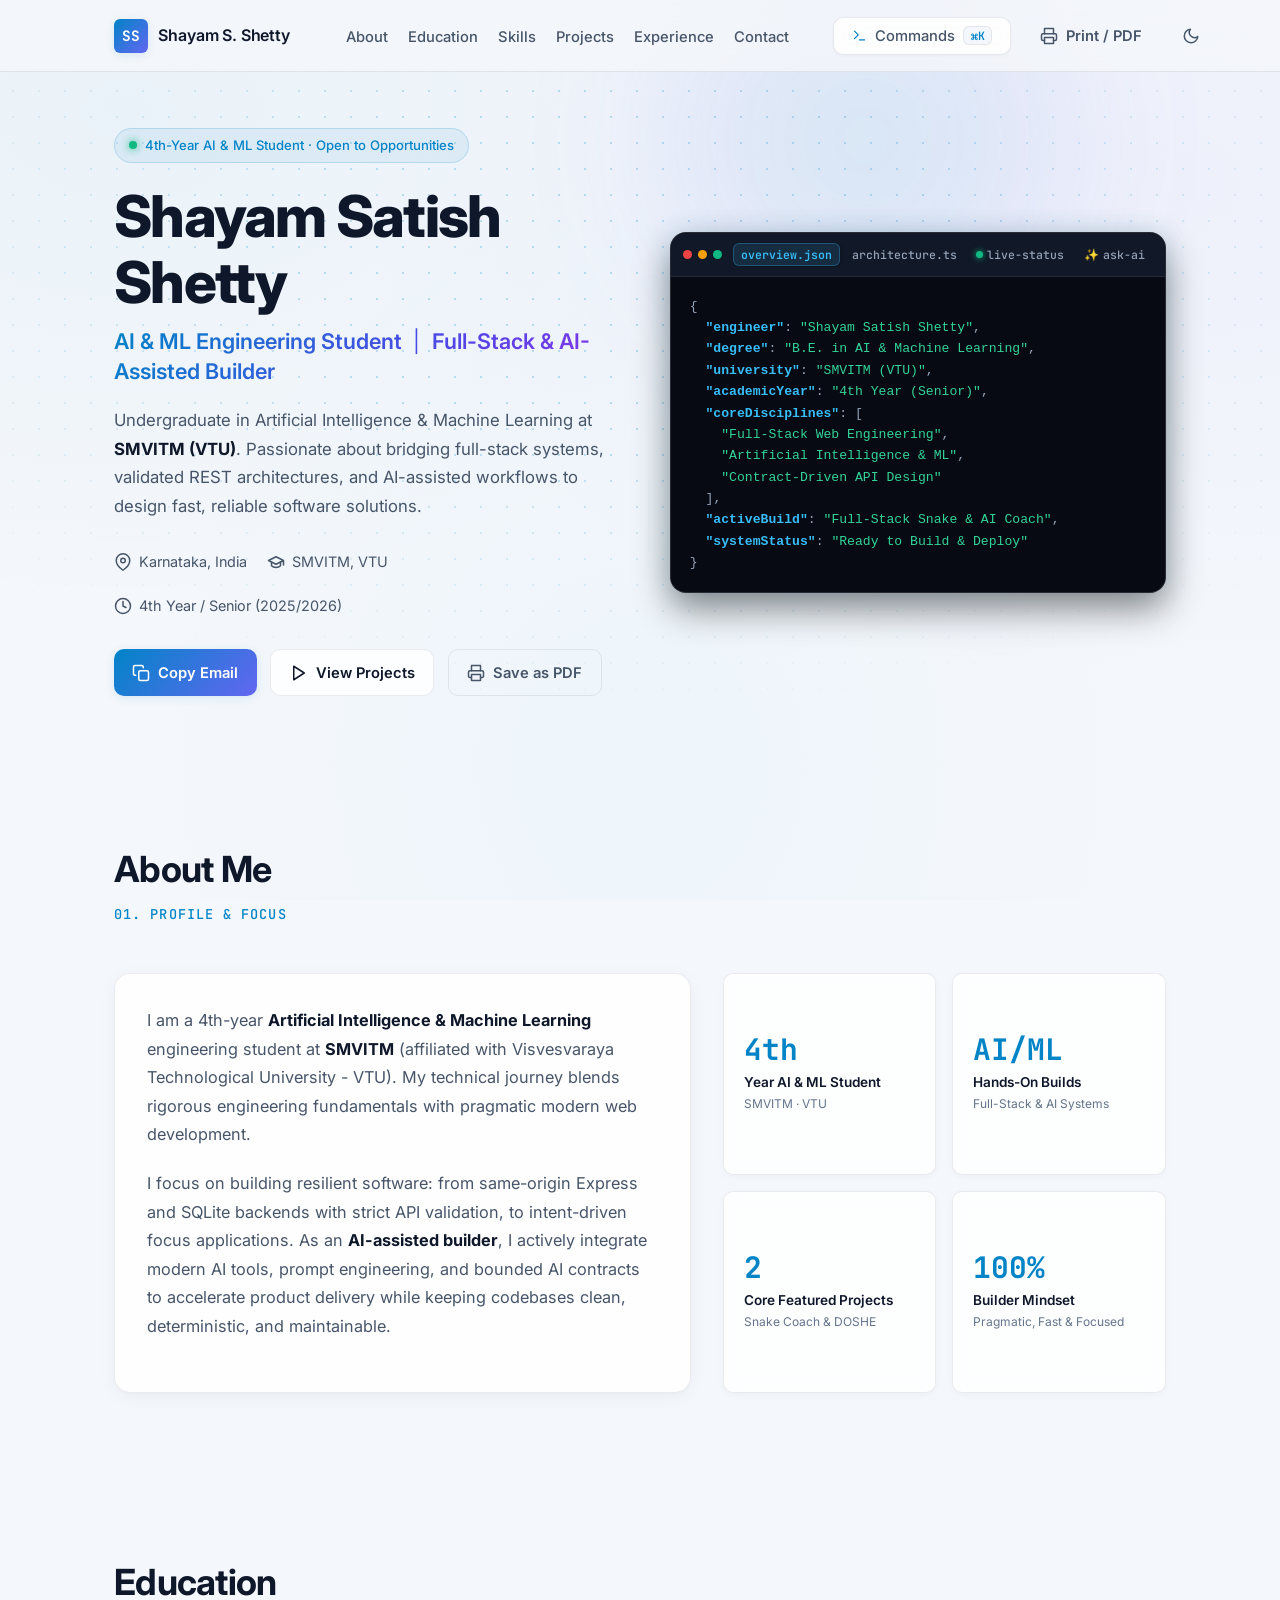
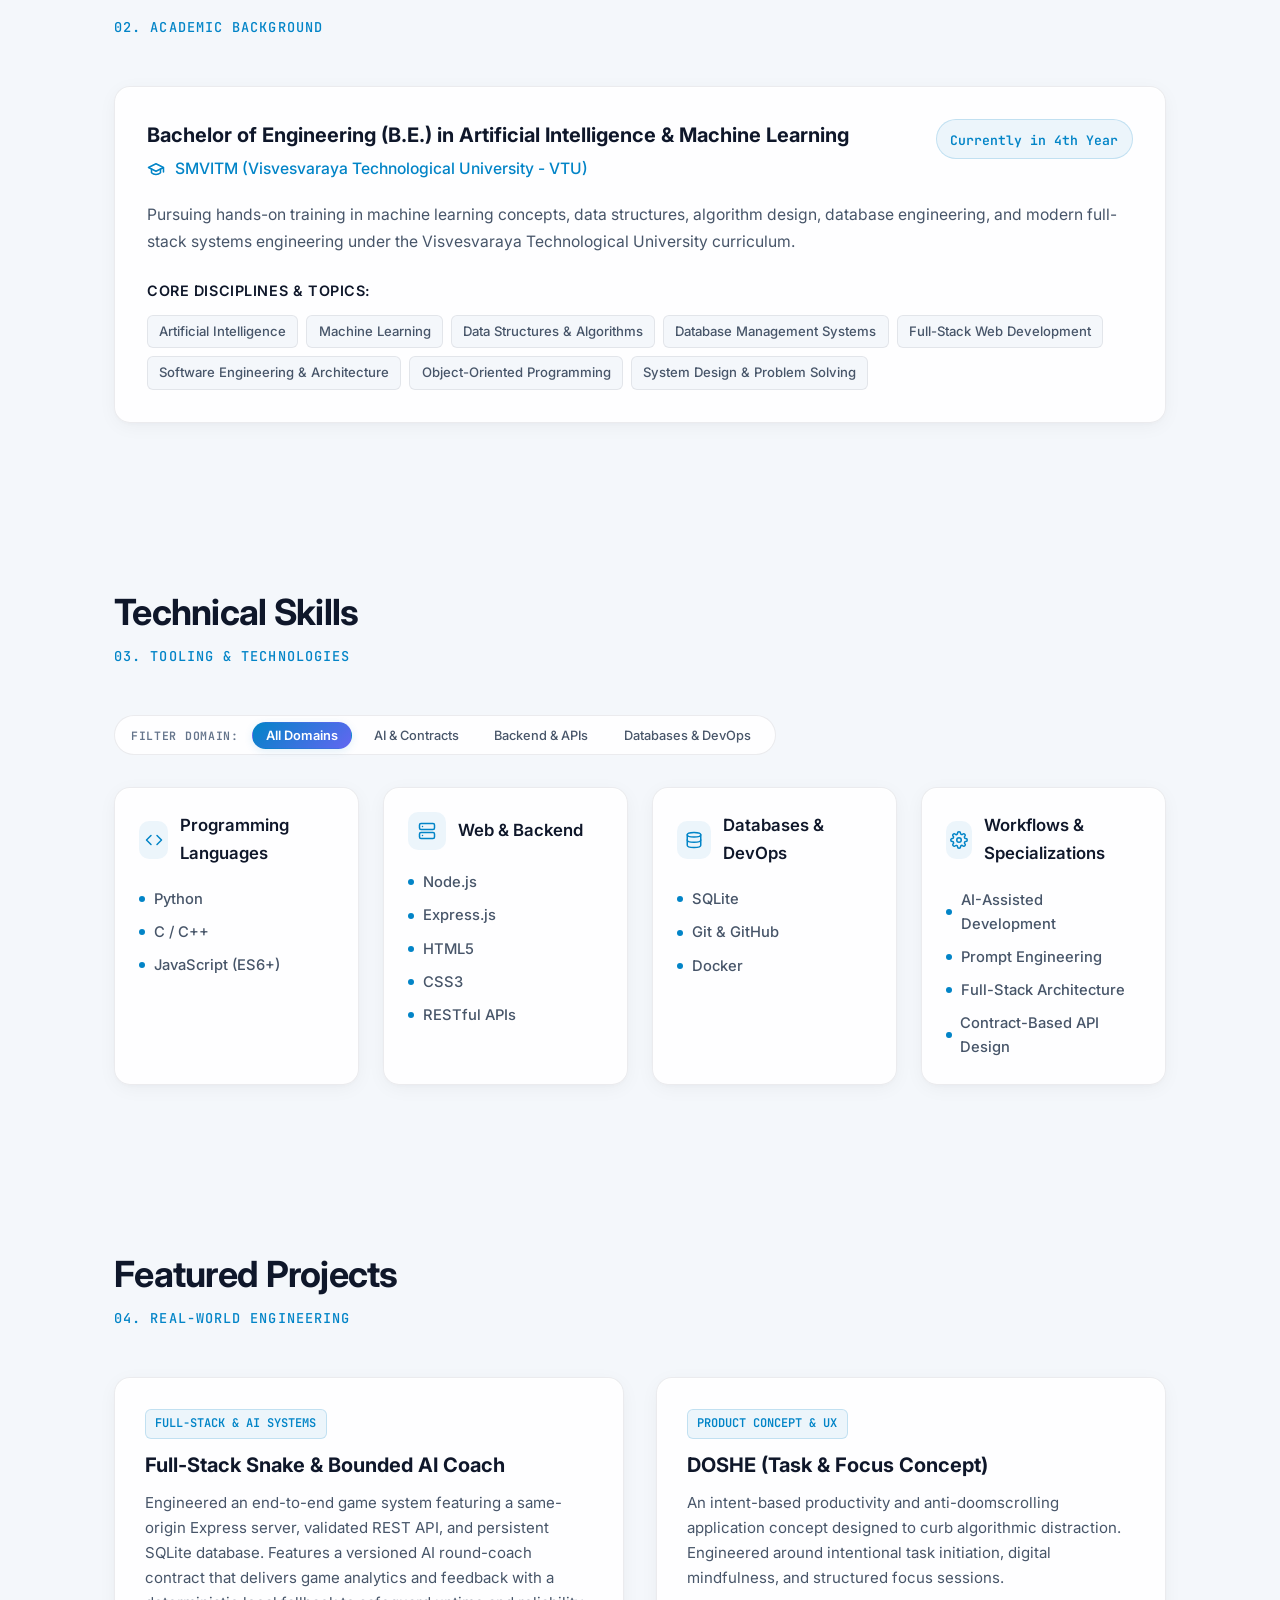
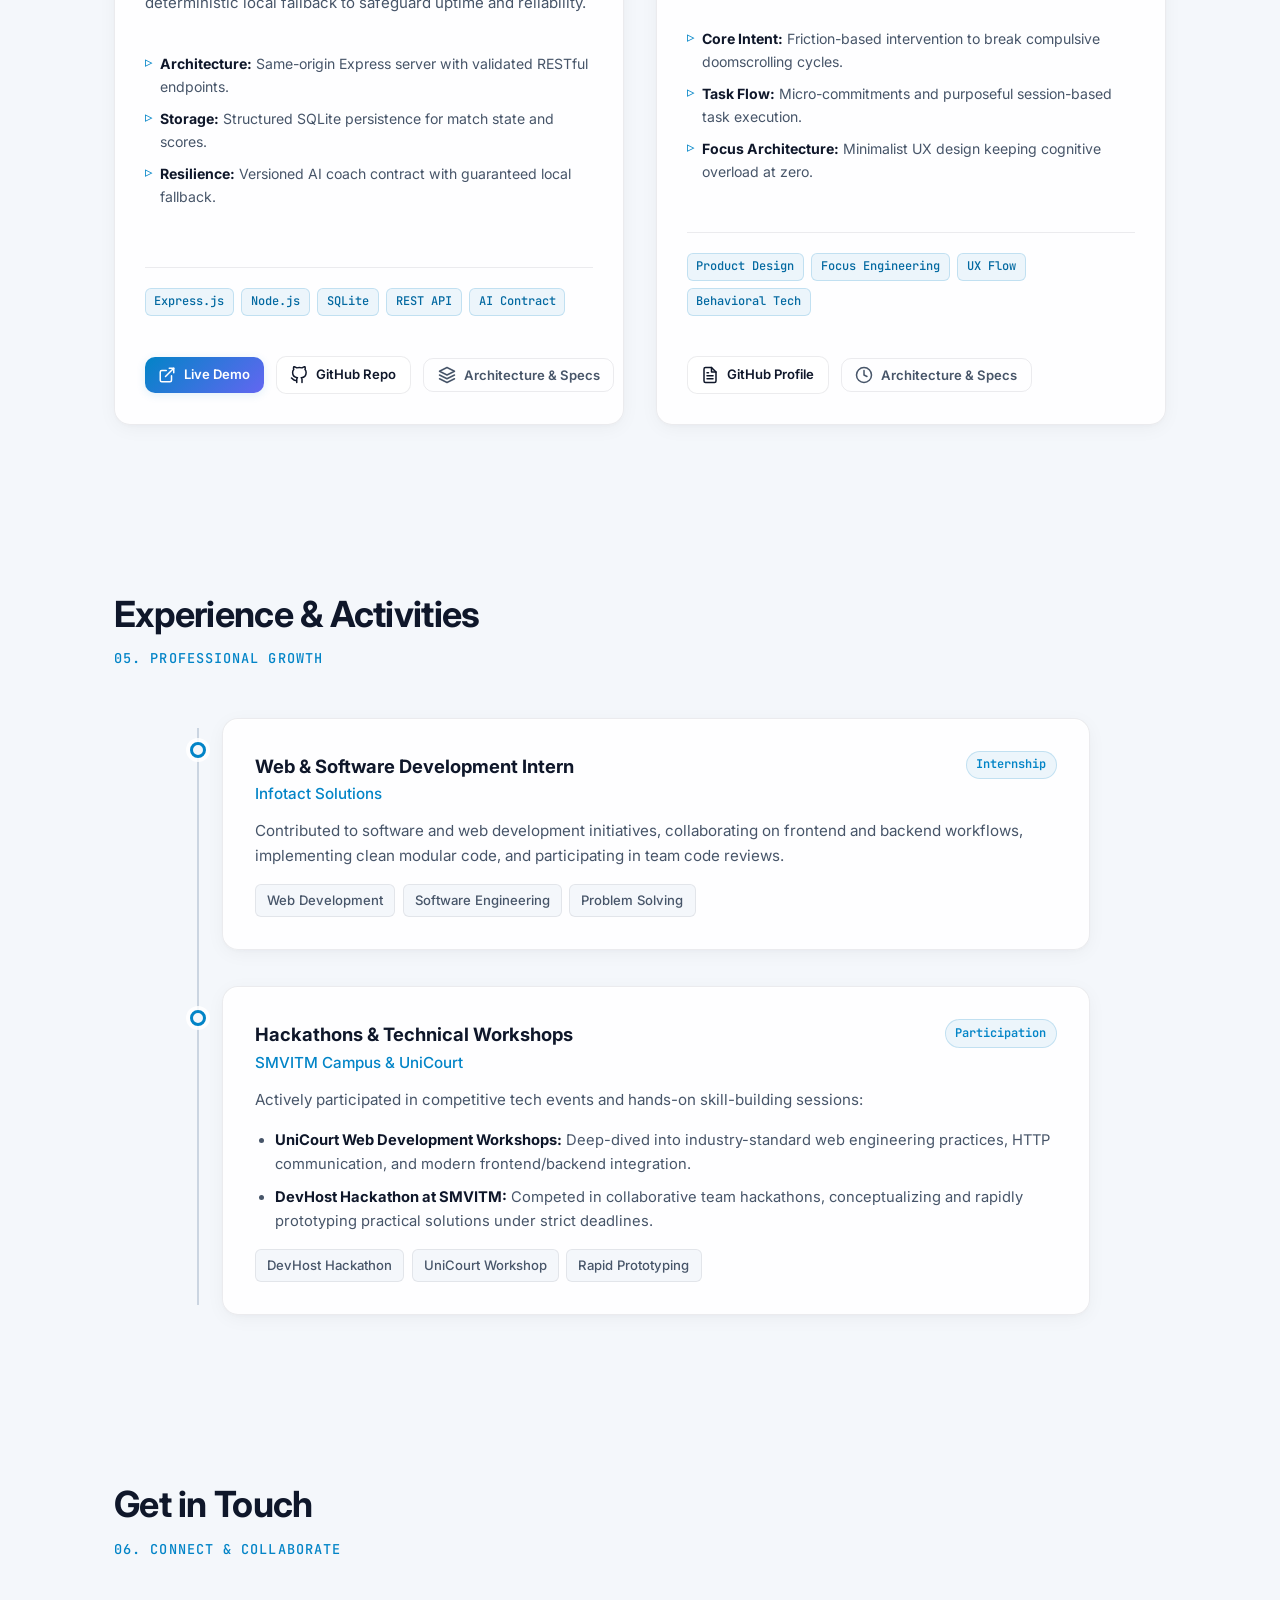
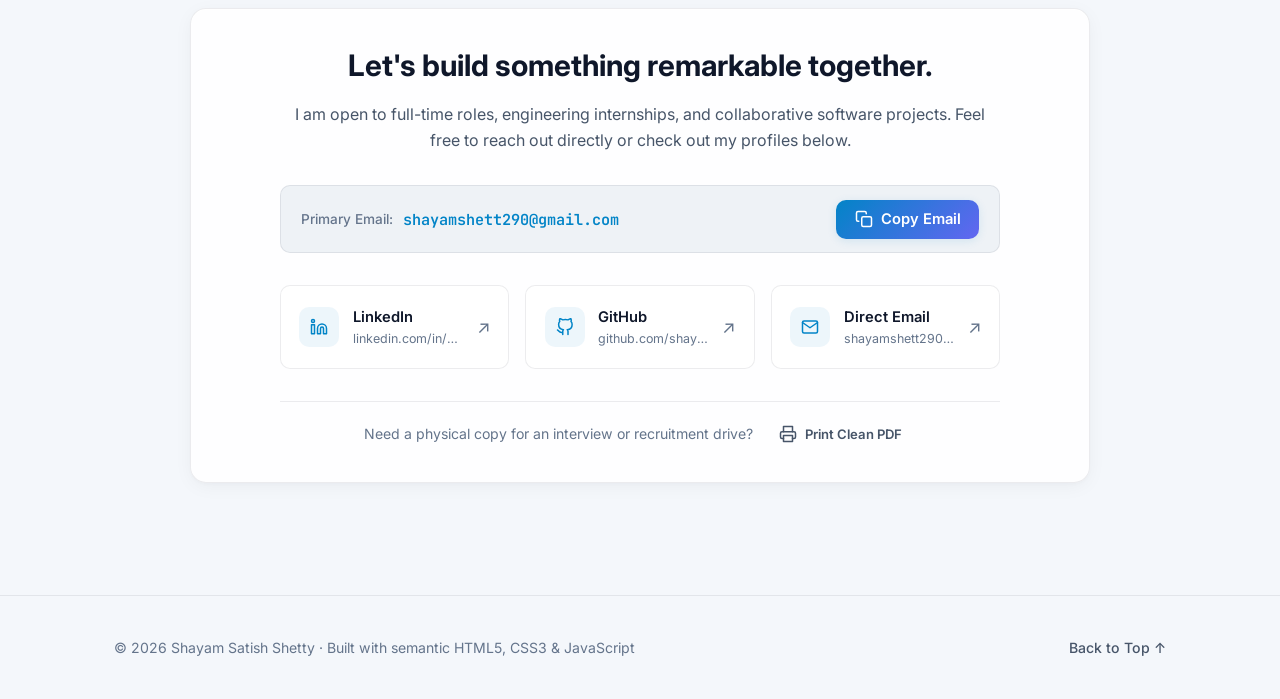
==== commit 0c16b64e: "Finalize v7 2027 digital resume: navbar spacing and frosted-glass light mode" ====
--- a/index.html
+++ b/index.html
@@ -5,17 +5,76 @@
   <meta name="viewport" content="width=device-width, initial-scale=1.0">
   <meta name="description" content="Digital Resume of Shayam Satish Shetty — 4th-Year AI & ML Engineering Student and Full-Stack & AI-Assisted Builder at SMVITM (VTU).">
   <meta name="author" content="Shayam Satish Shetty">
+  <meta name="theme-color" content="#0b0f19" id="meta-theme-color">
+  
   <title>Shayam Satish Shetty | Digital Resume & Portfolio</title>
+
+  <!-- Inline SVG Favicon (Obsidian & Electric Cyan Monogram) -->
+  <link rel="icon" type="image/svg+xml" href="data:image/svg+xml,%3Csvg xmlns='http://www.w3.org/2000/svg' viewBox='0 0 64 64'%3E%3Cdefs%3E%3ClinearGradient id='g' x1='0%25' y1='0%25' x2='100%25' y2='100%25'%3E%3Cstop offset='0%25' stop-color='%2338bdf8'/%3E%3Cstop offset='100%25' stop-color='%23818cf8'/%3E%3C/linearGradient%3E%3C/defs%3E%3Crect width='64' height='64' rx='14' fill='%230b0f19'/%3E%3Crect x='2' y='2' width='60' height='60' rx='12' fill='none' stroke='url(%23g)' stroke-width='3'/%3E%3Ctext x='32' y='42' font-family='monospace' font-size='26' font-weight='800' fill='url(%23g)' text-anchor='middle'%3ESS%3C/text%3E%3C/svg%3E">
+
+  <!-- OpenGraph Social Preview Tags (WhatsApp / LinkedIn / Social Sharing) -->
+  <meta property="og:type" content="profile">
+  <meta property="og:title" content="Shayam Satish Shetty | AI & ML Engineering Student | Full-Stack Builder">
+  <meta property="og:description" content="Digital Resume & Engineering Portfolio of Shayam Satish Shetty — 4th-Year AI & ML Student at SMVITM (VTU). Full-Stack Snake, Bounded AI Coach, DOSHE, and validated software systems.">
+  <meta property="og:url" content="https://shayam1408.github.io/">
+  <meta property="og:site_name" content="Shayam Satish Shetty Portfolio">
+  <meta property="og:image" content="data:image/svg+xml,%3Csvg xmlns='http://www.w3.org/2000/svg' width='1200' height='630' viewBox='0 0 1200 630'%3E%3Crect width='1200' height='630' fill='%230b0f19'/%3E%3Cdefs%3E%3ClinearGradient id='accent' x1='0%25' y1='0%25' x2='100%25' y2='100%25'%3E%3Cstop offset='0%25' stop-color='%2338bdf8'/%3E%3Cstop offset='100%25' stop-color='%23818cf8'/%3E%3C/linearGradient%3E%3C/defs%3E%3Crect x='40' y='40' width='1120' height='550' rx='24' fill='%23111827' stroke='%2338bdf8' stroke-width='2' stroke-opacity='0.4'/%3E%3Ctext x='100' y='180' font-family='sans-serif' font-size='32' font-weight='700' fill='%2338bdf8'%3ESMVITM (VTU) · 4TH-YEAR AI &amp; ML%3C/text%3E%3Ctext x='100' y='270' font-family='sans-serif' font-size='64' font-weight='800' fill='%23f8fafc'%3EShayam Satish Shetty%3C/text%3E%3Ctext x='100' y='340' font-family='sans-serif' font-size='30' font-weight='500' fill='%2394a3b8'%3EAI &amp; ML Engineering Student | Full-Stack Builder%3C/text%3E%3Ctext x='100' y='440' font-family='monospace' font-size='22' fill='%237dd3fc'%3EPython · C/C++ · Node.js · Express · SQLite · Docker · AI Contracts%3C/text%3E%3Ctext x='100' y='510' font-family='sans-serif' font-size='20' fill='%2394a3b8'%3Eshayamshett290@gmail.com · github.com/shayam1408 · linkedin.com/in/shayam-shetty-13208728b%3C/text%3E%3C/svg%3E">
+
+  <!-- Twitter / X Card Tags -->
+  <meta name="twitter:card" content="summary_large_image">
+  <meta name="twitter:title" content="Shayam Satish Shetty | Digital Resume & Portfolio">
+  <meta name="twitter:description" content="AI & ML Engineering Student at SMVITM (VTU) & Full-Stack Builder. Python, Node.js, Express, SQLite, AI-Assisted Engineering.">
+
+  <!-- Structured Data: JSON-LD (Search Engines & AI Crawlers) -->
+  <script type="application/ld+json">
+  {
+    "@context": "https://schema.org",
+    "@type": "Person",
+    "name": "Shayam Satish Shetty",
+    "jobTitle": "AI & ML Engineering Student and Full-Stack Builder",
+    "affiliation": {
+      "@type": "EducationalOrganization",
+      "name": "SMVITM (Visvesvaraya Technological University - VTU)"
+    },
+    "alumniOf": {
+      "@type": "EducationalOrganization",
+      "name": "SMVITM (Visvesvaraya Technological University - VTU)"
+    },
+    "knowsAbout": [
+      "Artificial Intelligence",
+      "Machine Learning",
+      "Deep Learning",
+      "Full-Stack Web Development",
+      "Python",
+      "Node.js",
+      "Express.js",
+      "SQLite",
+      "Docker",
+      "AI-Assisted Development"
+    ],
+    "email": "mailto:shayamshett290@gmail.com",
+    "sameAs": [
+      "https://github.com/shayam1408",
+      "https://www.linkedin.com/in/shayam-shetty-13208728b/"
+    ]
+  }
+  </script>
   
   <!-- Google Fonts: Inter & JetBrains Mono -->
   <link rel="preconnect" href="https://fonts.googleapis.com">
   <link rel="preconnect" href="https://fonts.gstatic.com" crossorigin>
   <link href="https://fonts.googleapis.com/css2?family=Inter:wght@300;400;500;600;700;800&family=JetBrains+Mono:wght@400;500;600&display=swap" rel="stylesheet">
   
-  <!-- Stylesheet -->
-  <link rel="stylesheet" href="styles.css">
+  <!-- Stylesheet (Cache-Busted v7) -->
+  <link rel="stylesheet" href="styles.css?v=7">
 </head>
 <body>
+
+  <!-- Top-Edge Scroll Progress Bar (2027 Futuristic Touch) -->
+  <div id="scroll-progress" class="scroll-progress" aria-hidden="true"></div>
+
+  <!-- Accessible Skip to Content Link -->
+  <a href="#main-content" class="skip-link">Skip to main content</a>
 
   <!-- Floating Toast Notification -->
   <div id="toast" class="toast" role="status" aria-live="polite">
@@ -45,6 +104,16 @@
 
       <!-- Action Utilities -->
       <div class="nav-actions">
+        <!-- Command Palette Trigger Button (Ctrl+K / ⌘K) -->
+        <button id="cmd-k-btn" class="btn btn-ghost cmd-k-btn" title="Open Command Palette (Ctrl+K)" aria-label="Open Command Palette (Ctrl+K)">
+          <svg class="icon cmd-k-icon" viewBox="0 0 24 24" fill="none" stroke="currentColor" stroke-width="2" stroke-linecap="round" stroke-linejoin="round">
+            <polyline points="4 17 10 11 4 5"></polyline>
+            <line x1="12" y1="19" x2="20" y2="19"></line>
+          </svg>
+          <span class="cmd-k-text">Commands</span>
+          <kbd class="cmd-k-kbd">⌘K</kbd>
+        </button>
+
         <!-- Print / PDF Button -->
         <button id="print-btn" class="btn btn-ghost btn-nav-print" title="Print or Save as PDF" aria-label="Print or Save Resume as PDF">
           <svg class="icon" viewBox="0 0 24 24" fill="none" stroke="currentColor" stroke-width="2" stroke-linecap="round" stroke-linejoin="round">
@@ -91,81 +160,252 @@
     </div>
   </header>
 
-  <main class="main-content">
+  <main class="main-content" id="main-content">
+
+    <!-- Print-Only Resume Header (Strictly rendered at the TOP of Page 1 in print/PDF mode) -->
+    <header class="print-header-sheet">
+      <div class="print-name-block">
+        <h1 class="print-name">Shayam Satish Shetty</h1>
+        <p class="print-title">AI & ML Engineering Student | Full-Stack & AI-Assisted Builder</p>
+        <p class="print-sub">SMVITM (Visvesvaraya Technological University - VTU) · Karnataka, India</p>
+        <div class="print-contact-row">
+          <span><strong>Email:</strong> shayamshett290@gmail.com</span>
+          <span class="print-sep">·</span>
+          <span><strong>GitHub:</strong> https://github.com/shayam1408</span>
+          <span class="print-sep">·</span>
+          <span><strong>LinkedIn:</strong> https://www.linkedin.com/in/shayam-shetty-13208728b/</span>
+        </div>
+      </div>
+    </header>
 
     <!-- HERO SECTION -->
     <section id="hero" class="section hero-section">
       <div class="container">
-        <div class="hero-header">
-          <div class="status-badge">
-            <span class="status-dot"></span>
-            <span>4th-Year AI & ML Student · Open to Opportunities</span>
+        <div class="hero-grid">
+          <!-- Left Column: Biography, Meta & CTAs -->
+          <div class="hero-header">
+            <div class="status-badge">
+              <span class="status-dot"></span>
+              <span>4th-Year AI &amp; ML Student · Open to Opportunities</span>
+            </div>
+            
+            <h1 class="hero-name">Shayam Satish Shetty</h1>
+            <p class="hero-title">AI &amp; ML Engineering Student <span class="divider-slash">|</span> Full-Stack &amp; AI-Assisted Builder</p>
+            
+            <p class="hero-summary">
+              Undergraduate in Artificial Intelligence &amp; Machine Learning at <strong>SMVITM (VTU)</strong>. 
+              Passionate about bridging full-stack systems, validated REST architectures, and AI-assisted workflows to design fast, reliable software solutions.
+            </p>
+
+            <!-- Contact Quick-Bar -->
+            <div class="hero-meta">
+              <div class="meta-item">
+                <svg class="icon" viewBox="0 0 24 24" fill="none" stroke="currentColor" stroke-width="2" stroke-linecap="round" stroke-linejoin="round">
+                  <path d="M21 10c0 7-9 13-9 13s-9-6-9-13a9 9 0 0 1 18 0z"></path>
+                  <circle cx="12" cy="10" r="3"></circle>
+                </svg>
+                <span>Karnataka, India</span>
+              </div>
+
+              <div class="meta-item">
+                <svg class="icon" viewBox="0 0 24 24" fill="none" stroke="currentColor" stroke-width="2" stroke-linecap="round" stroke-linejoin="round">
+                  <path d="M22 10v6M2 10l10-5 10 5-10 5z"></path>
+                  <path d="M6 12v5c3 3 9 3 12 0v-5"></path>
+                </svg>
+                <span>SMVITM, VTU</span>
+              </div>
+
+              <div class="meta-item">
+                <svg class="icon" viewBox="0 0 24 24" fill="none" stroke="currentColor" stroke-width="2" stroke-linecap="round" stroke-linejoin="round">
+                  <circle cx="12" cy="12" r="10"></circle>
+                  <polyline points="12 6 12 12 16 14"></polyline>
+                </svg>
+                <span>4th Year / Senior (2025/2026)</span>
+              </div>
+            </div>
+
+            <!-- Hero CTAs -->
+            <div class="hero-cta-group">
+              <!-- Copy Email Button -->
+              <button class="btn btn-primary copy-email-btn" data-email="shayamshett290@gmail.com" aria-label="Copy Email Address">
+                <svg class="icon" viewBox="0 0 24 24" fill="none" stroke="currentColor" stroke-width="2" stroke-linecap="round" stroke-linejoin="round">
+                  <rect x="9" y="9" width="13" height="13" rx="2" ry="2"></rect>
+                  <path d="M5 15H4a2 2 0 0 1-2-2V4a2 2 0 0 1 2-2h9a2 2 0 0 1 2 2v1"></path>
+                </svg>
+                <span>Copy Email</span>
+              </button>
+
+              <!-- Jump to Projects -->
+              <a href="#projects" class="btn btn-secondary">
+                <svg class="icon" viewBox="0 0 24 24" fill="none" stroke="currentColor" stroke-width="2" stroke-linecap="round" stroke-linejoin="round">
+                  <polygon points="5 3 19 12 5 21 5 3"></polygon>
+                </svg>
+                <span>View Projects</span>
+              </a>
+
+              <!-- Quick Print / PDF -->
+              <button class="btn btn-outline quick-print-trigger" aria-label="Print or Save as PDF">
+                <svg class="icon" viewBox="0 0 24 24" fill="none" stroke="currentColor" stroke-width="2" stroke-linecap="round" stroke-linejoin="round">
+                  <polyline points="6 9 6 2 18 2 18 9"></polyline>
+                  <path d="M6 18H4a2 2 0 0 1-2-2v-5a2 2 0 0 1 2-2h16a2 2 0 0 1 2 2v5a2 2 0 0 1-2 2h-2"></path>
+                  <rect x="6" y="14" width="12" height="8"></rect>
+                </svg>
+                <span>Save as PDF</span>
+              </button>
+            </div>
           </div>
-          
-          <h1 class="hero-name">Shayam Satish Shetty</h1>
-          <p class="hero-title">AI & ML Engineering Student <span class="divider-slash">|</span> Full-Stack & AI-Assisted Builder</p>
-          
-          <p class="hero-summary">
-            Undergraduate in Artificial Intelligence & Machine Learning at <strong>SMVITM (VTU)</strong>. 
-            Passionate about bridging full-stack systems, validated REST architectures, and AI-assisted workflows to design fast, reliable software solutions.
-          </p>
-
-          <!-- Contact Quick-Bar -->
-          <div class="hero-meta">
-            <div class="meta-item">
-              <svg class="icon" viewBox="0 0 24 24" fill="none" stroke="currentColor" stroke-width="2" stroke-linecap="round" stroke-linejoin="round">
-                <path d="M21 10c0 7-9 13-9 13s-9-6-9-13a9 9 0 0 1 18 0z"></path>
-                <circle cx="12" cy="10" r="3"></circle>
-              </svg>
-              <span>Karnataka, India</span>
-            </div>
-
-            <div class="meta-item">
-              <svg class="icon" viewBox="0 0 24 24" fill="none" stroke="currentColor" stroke-width="2" stroke-linecap="round" stroke-linejoin="round">
-                <path d="M22 10v6M2 10l10-5 10 5-10 5z"></path>
-                <path d="M6 12v5c3 3 9 3 12 0v-5"></path>
-              </svg>
-              <span>SMVITM, VTU</span>
-            </div>
-
-            <div class="meta-item">
-              <svg class="icon" viewBox="0 0 24 24" fill="none" stroke="currentColor" stroke-width="2" stroke-linecap="round" stroke-linejoin="round">
-                <circle cx="12" cy="12" r="10"></circle>
-                <polyline points="12 6 12 12 16 14"></polyline>
-              </svg>
-              <span>4th Year / Senior (2025/2026)</span>
-            </div>
-          </div>
-
-          <!-- Hero CTAs -->
-          <div class="hero-cta-group">
-            <!-- Copy Email Button -->
-            <button class="btn btn-primary copy-email-btn" data-email="shayamshett290@gmail.com" aria-label="Copy Email Address">
-              <svg class="icon" viewBox="0 0 24 24" fill="none" stroke="currentColor" stroke-width="2" stroke-linecap="round" stroke-linejoin="round">
-                <rect x="9" y="9" width="13" height="13" rx="2" ry="2"></rect>
-                <path d="M5 15H4a2 2 0 0 1-2-2V4a2 2 0 0 1 2-2h9a2 2 0 0 1 2 2v1"></path>
-              </svg>
-              <span>Copy Email</span>
-            </button>
-
-            <!-- Jump to Projects -->
-            <a href="#projects" class="btn btn-secondary">
-              <svg class="icon" viewBox="0 0 24 24" fill="none" stroke="currentColor" stroke-width="2" stroke-linecap="round" stroke-linejoin="round">
-                <polygon points="5 3 19 12 5 21 5 3"></polygon>
-              </svg>
-              <span>View Projects</span>
-            </a>
-
-            <!-- Quick Print / PDF -->
-            <button class="btn btn-outline quick-print-trigger" aria-label="Print or Save as PDF">
-              <svg class="icon" viewBox="0 0 24 24" fill="none" stroke="currentColor" stroke-width="2" stroke-linecap="round" stroke-linejoin="round">
-                <polyline points="6 9 6 2 18 2 18 9"></polyline>
-                <path d="M6 18H4a2 2 0 0 1-2-2v-5a2 2 0 0 1 2-2h16a2 2 0 0 1 2 2v5a2 2 0 0 1-2 2h-2"></path>
-                <rect x="6" y="14" width="12" height="8"></rect>
-              </svg>
-              <span>Save as PDF</span>
-            </button>
-          </div>
+
+          <!-- Right Column: Interactive Engineer Spec & Runtime Card -->
+          <aside class="hero-spec-card" aria-label="Interactive Engineer Specification">
+            <div class="spec-card-header">
+              <div class="spec-window-controls" aria-hidden="true">
+                <span class="win-dot dot-red"></span>
+                <span class="win-dot dot-yellow"></span>
+                <span class="win-dot dot-green"></span>
+              </div>
+              <div class="spec-tabs" role="tablist" aria-label="Engineer Spec Tabs">
+                <button type="button" class="spec-tab-btn active" role="tab" id="tab-overview" aria-selected="true" aria-controls="pane-overview" data-tab="overview">overview.json</button>
+                <button type="button" class="spec-tab-btn" role="tab" id="tab-arch" aria-selected="false" aria-controls="pane-arch" data-tab="arch">architecture.ts</button>
+                <button type="button" class="spec-tab-btn" role="tab" id="tab-live" aria-selected="false" aria-controls="pane-live" data-tab="live">
+                  <span class="pulse-indicator"></span>live-status
+                </button>
+                <button type="button" class="spec-tab-btn" role="tab" id="tab-ask" aria-selected="false" aria-controls="pane-ask" data-tab="ask">
+                  <span class="pulse-sparkle">✨</span>ask-ai
+                </button>
+              </div>
+            </div>
+
+            <!-- Tab Pane 1: overview.json -->
+            <div class="spec-tab-pane active" id="pane-overview" role="tabpanel" aria-labelledby="tab-overview">
+              <pre class="code-editor"><code><span class="code-punct">{</span>
+  <span class="code-key">"engineer"</span><span class="code-punct">:</span> <span class="code-str">"Shayam Satish Shetty"</span><span class="code-punct">,</span>
+  <span class="code-key">"degree"</span><span class="code-punct">:</span> <span class="code-str">"B.E. in AI &amp; Machine Learning"</span><span class="code-punct">,</span>
+  <span class="code-key">"university"</span><span class="code-punct">:</span> <span class="code-str">"SMVITM (VTU)"</span><span class="code-punct">,</span>
+  <span class="code-key">"academicYear"</span><span class="code-punct">:</span> <span class="code-str">"4th Year (Senior)"</span><span class="code-punct">,</span>
+  <span class="code-key">"coreDisciplines"</span><span class="code-punct">:</span> <span class="code-punct">[</span>
+    <span class="code-str">"Full-Stack Web Engineering"</span><span class="code-punct">,</span>
+    <span class="code-str">"Artificial Intelligence &amp; ML"</span><span class="code-punct">,</span>
+    <span class="code-str">"Contract-Driven API Design"</span>
+  <span class="code-punct">]</span><span class="code-punct">,</span>
+  <span class="code-key">"activeBuild"</span><span class="code-punct">:</span> <span class="code-str">"Full-Stack Snake &amp; AI Coach"</span><span class="code-punct">,</span>
+  <span class="code-key">"systemStatus"</span><span class="code-punct">:</span> <span class="code-str">"Ready to Build &amp; Deploy"</span>
+<span class="code-punct">}</span></code></pre>
+            </div>
+
+            <!-- Tab Pane 2: architecture.ts -->
+            <div class="spec-tab-pane" id="pane-arch" role="tabpanel" aria-labelledby="tab-arch" hidden>
+              <pre class="code-editor"><code><span class="code-comment">// Bounded Round-Coach Contract</span>
+<span class="code-kw">export interface</span> <span class="code-type">AICoachRoundContract</span> <span class="code-punct">{</span>
+  <span class="code-prop">sessionId</span><span class="code-punct">:</span> <span class="code-type">string</span><span class="code-punct">;</span>
+  <span class="code-prop">telemetry</span><span class="code-punct">:</span> <span class="code-punct">{</span>
+    <span class="code-prop">score</span><span class="code-punct">:</span> <span class="code-type">number</span><span class="code-punct">;</span>
+    <span class="code-prop">durationSec</span><span class="code-punct">:</span> <span class="code-type">number</span><span class="code-punct">;</span>
+    <span class="code-prop">collisionVector</span><span class="code-punct">:</span> <span class="code-str">"wall"</span> <span class="code-punct">|</span> <span class="code-str">"tail"</span><span class="code-punct">;</span>
+  <span class="code-punct">}</span><span class="code-punct">;</span>
+  <span class="code-prop">slaLatencyMaxMs</span><span class="code-punct">:</span> <span class="code-num">120</span><span class="code-punct">;</span>
+  <span class="code-prop">fallbackEngine</span><span class="code-punct">:</span> <span class="code-str">"deterministic-local"</span><span class="code-punct">;</span>
+  <span class="code-prop">persistence</span><span class="code-punct">:</span> <span class="code-str">"SQLite"</span><span class="code-punct">;</span>
+<span class="code-punct">}</span></code></pre>
+            </div>
+
+            <!-- Tab Pane 3: live-status -->
+            <div class="spec-tab-pane" id="pane-live" role="tabpanel" aria-labelledby="tab-live" hidden>
+              <div class="live-status-pane">
+                <div class="live-app-card">
+                  <div class="live-app-header">
+                    <span class="live-app-title">Flagship Deployment</span>
+                    <span class="live-status-pill" id="render-status-pill">
+                      <span class="live-pill-dot"></span>
+                      <span id="render-status-text">Production Live</span>
+                    </span>
+                  </div>
+                  <div class="live-app-body">
+                    <div class="live-app-meta">
+                      <span class="live-app-label">App:</span>
+                      <span class="live-app-val">Full-Stack Snake &amp; AI Coach</span>
+                    </div>
+                    <div class="live-app-meta">
+                      <span class="live-app-label">Host:</span>
+                      <a href="https://snake-3d-app.onrender.com" target="_blank" rel="noopener noreferrer" class="live-app-link">snake-3d-app.onrender.com ↗</a>
+                    </div>
+                  </div>
+                  <div class="live-app-actions">
+                    <button type="button" id="ping-render-btn" class="btn btn-sm btn-outline live-ping-btn">
+                      <svg class="icon ping-icon" viewBox="0 0 24 24" fill="none" stroke="currentColor" stroke-width="2">
+                        <polyline points="22 12 18 12 15 21 9 3 6 12 2 12"></polyline>
+                      </svg>
+                      <span id="ping-btn-text">Ping Endpoint</span>
+                    </button>
+                    <a href="https://snake-3d-app.onrender.com" target="_blank" rel="noopener noreferrer" class="btn btn-sm btn-primary">
+                      <span>Launch App</span>
+                    </a>
+                  </div>
+                </div>
+
+                <div class="quick-contact-actions">
+                  <span class="quick-contact-title">Quick Developer Shortcuts:</span>
+                  <div class="quick-btn-row">
+                    <button type="button" class="btn btn-sm btn-secondary copy-email-btn" data-email="shayamshett290@gmail.com">
+                      <svg class="icon" viewBox="0 0 24 24" fill="none" stroke="currentColor" stroke-width="2">
+                        <rect x="9" y="9" width="13" height="13" rx="2" ry="2"></rect>
+                        <path d="M5 15H4a2 2 0 0 1-2-2V4a2 2 0 0 1 2-2h9a2 2 0 0 1 2 2v1"></path>
+                      </svg>
+                      <span>Copy Email</span>
+                    </button>
+                    <a href="https://github.com/shayam1408" target="_blank" rel="noopener noreferrer" class="btn btn-sm btn-secondary">
+                      <svg class="icon" viewBox="0 0 24 24" fill="none" stroke="currentColor" stroke-width="2">
+                        <path d="M9 19c-5 1.5-5-2.5-7-3m14 6v-3.87a3.37 3.37 0 0 0-.94-2.61c3.14-.35 6.44-1.54 6.44-7A5.44 5.44 0 0 0 20 4.77 5.07 5.07 0 0 0 19.91 1S18.73.65 16 2.48a13.38 13.38 0 0 0-7 0C6.27.65 5.09 1 5.09 1A5.07 5.07 0 0 0 5 4.77a5.44 5.44 0 0 0-1.5 3.78c0 5.42 3.3 6.61 6.44 7A3.37 3.37 0 0 0 9 18.13V22"></path>
+                      </svg>
+                      <span>GitHub</span>
+                    </a>
+                  </div>
+                </div>
+              </div>
+            </div>
+
+            <!-- Tab Pane 4: ask-ai (Client-Side Deterministic Resume Q&A) -->
+            <div class="spec-tab-pane" id="pane-ask" role="tabpanel" aria-labelledby="tab-ask" hidden>
+              <div class="ask-ai-pane">
+                <div class="ask-ai-header">
+                  <div class="ask-ai-badge">
+                    <span class="ask-ai-dot"></span>
+                    <span>Client-Side Grounded AI · Instant &amp; Deterministic</span>
+                  </div>
+                  <p class="ask-ai-hint">Select a prompt chip or ask anything about Shayam's background:</p>
+                </div>
+
+                <!-- Quick Prompt Chips -->
+                <div class="ask-ai-chips" role="group" aria-label="Suggested Resume Prompts">
+                  <button type="button" class="ask-chip" data-query="snake">Snake AI fallback design?</button>
+                  <button type="button" class="ask-chip" data-query="doshe">How does DOSHE work?</button>
+                  <button type="button" class="ask-chip" data-query="stack">Core tech stack?</button>
+                  <button type="button" class="ask-chip" data-query="experience">Internship &amp; hackathons?</button>
+                </div>
+
+                <!-- Live Answer Box with Typewriter Effect -->
+                <div class="ask-ai-output" id="ask-ai-output" aria-live="polite">
+                  <div class="ask-ai-placeholder">
+                    <span class="terminal-prefix">&gt;</span> Click a prompt chip above or type a question below to query Shayam's resume intelligence.
+                  </div>
+                </div>
+
+                <!-- Ask AI Input Form -->
+                <form class="ask-ai-form" id="ask-ai-form" onsubmit="return false;">
+                  <div class="ask-input-wrap">
+                    <span class="ask-prompt-symbol">&gt;</span>
+                    <input type="text" id="ask-ai-input" class="ask-ai-input" placeholder="Ask about Shayam's skills, college, projects..." autocomplete="off">
+                    <button type="submit" id="ask-ai-submit" class="btn btn-sm btn-primary ask-submit-btn" aria-label="Send Query">
+                      <span>Ask</span>
+                      <svg class="icon" viewBox="0 0 24 24" fill="none" stroke="currentColor" stroke-width="2">
+                        <line x1="22" y1="2" x2="11" y2="13"></line>
+                        <polygon points="22 2 15 22 11 13 2 9 22 2"></polygon>
+                      </svg>
+                    </button>
+                  </div>
+                </form>
+              </div>
+            </div>
+          </aside>
         </div>
       </div>
     </section>
@@ -274,12 +514,21 @@
       <div class="container">
         <div class="section-title-wrap">
           <h2 class="section-title">Technical Skills</h2>
-          <span class="section-tag">03. Tooling & Technologies</span>
-        </div>
-
-        <div class="skills-grid">
+          <span class="section-tag">03. Tooling &amp; Technologies</span>
+        </div>
+
+        <!-- Interactive Skill Domain Filter Bar -->
+        <div class="skills-filter-bar" role="tablist" aria-label="Filter skills by engineering domain">
+          <span class="filter-label">Filter Domain:</span>
+          <button type="button" class="filter-pill active" data-filter="all" role="tab" aria-selected="true">All Domains</button>
+          <button type="button" class="filter-pill" data-filter="ai" role="tab" aria-selected="false">AI &amp; Contracts</button>
+          <button type="button" class="filter-pill" data-filter="backend" role="tab" aria-selected="false">Backend &amp; APIs</button>
+          <button type="button" class="filter-pill" data-filter="database" role="tab" aria-selected="false">Databases &amp; DevOps</button>
+        </div>
+
+        <div class="skills-grid" id="skills-grid">
           <!-- Category 1: Languages -->
-          <div class="skill-category-card">
+          <div class="skill-category-card" data-domain="backend">
             <div class="skill-cat-header">
               <div class="skill-icon-wrap">
                 <svg class="icon" viewBox="0 0 24 24" fill="none" stroke="currentColor" stroke-width="2" stroke-linecap="round" stroke-linejoin="round">
@@ -297,7 +546,7 @@
           </div>
 
           <!-- Category 2: Web & Backend -->
-          <div class="skill-category-card">
+          <div class="skill-category-card" data-domain="backend">
             <div class="skill-cat-header">
               <div class="skill-icon-wrap">
                 <svg class="icon" viewBox="0 0 24 24" fill="none" stroke="currentColor" stroke-width="2" stroke-linecap="round" stroke-linejoin="round">
@@ -307,7 +556,7 @@
                   <line x1="6" y1="18" x2="6.01" y2="18"></line>
                 </svg>
               </div>
-              <h3 class="skill-cat-title">Web & Backend</h3>
+              <h3 class="skill-cat-title">Web &amp; Backend</h3>
             </div>
             <ul class="skill-pill-list">
               <li class="skill-pill"><span class="pill-dot"></span> Node.js</li>
@@ -319,7 +568,7 @@
           </div>
 
           <!-- Category 3: Database & Infrastructure -->
-          <div class="skill-category-card">
+          <div class="skill-category-card" data-domain="database">
             <div class="skill-cat-header">
               <div class="skill-icon-wrap">
                 <svg class="icon" viewBox="0 0 24 24" fill="none" stroke="currentColor" stroke-width="2" stroke-linecap="round" stroke-linejoin="round">
@@ -328,17 +577,17 @@
                   <path d="M3 5v14c0 1.66 4 3 9 3s9-1.34 9-3V5"></path>
                 </svg>
               </div>
-              <h3 class="skill-cat-title">Databases & DevOps</h3>
+              <h3 class="skill-cat-title">Databases &amp; DevOps</h3>
             </div>
             <ul class="skill-pill-list">
               <li class="skill-pill"><span class="pill-dot"></span> SQLite</li>
-              <li class="skill-pill"><span class="pill-dot"></span> Git & GitHub</li>
+              <li class="skill-pill"><span class="pill-dot"></span> Git &amp; GitHub</li>
               <li class="skill-pill"><span class="pill-dot"></span> Docker</li>
             </ul>
           </div>
 
           <!-- Category 4: AI & Development Workflow -->
-          <div class="skill-category-card">
+          <div class="skill-category-card" data-domain="ai">
             <div class="skill-cat-header">
               <div class="skill-icon-wrap">
                 <svg class="icon" viewBox="0 0 24 24" fill="none" stroke="currentColor" stroke-width="2" stroke-linecap="round" stroke-linejoin="round">
@@ -346,7 +595,7 @@
                   <path d="M19.4 15a1.65 1.65 0 0 0 .33 1.82l.06.06a2 2 0 0 1 0 2.83 2 2 0 0 1-2.83 0l-.06-.06a1.65 1.65 0 0 0-1.82-.33 1.65 1.65 0 0 0-1 1.51V21a2 2 0 0 1-2 2 2 2 0 0 1-2-2v-.09A1.65 1.65 0 0 0 9 19.4a1.65 1.65 0 0 0-1.82.33l-.06.06a2 2 0 0 1-2.83 0 2 2 0 0 1 0-2.83l.06-.06a1.65 1.65 0 0 0 .33-1.82 1.65 1.65 0 0 0-1.51-1H3a2 2 0 0 1-2-2 2 2 0 0 1 2-2h.09A1.65 1.65 0 0 0 4.6 9a1.65 1.65 0 0 0-.33-1.82l-.06-.06a2 2 0 0 1 0-2.83 2 2 0 0 1 2.83 0l.06.06a1.65 1.65 0 0 0 1.82.33H9a1.65 1.65 0 0 0 1-1.51V3a2 2 0 0 1 2-2 2 2 0 0 1 2 2v.09a1.65 1.65 0 0 0 1 1.51 1.65 1.65 0 0 0 1.82-.33l.06-.06a2 2 0 0 1 2.83 0 2 2 0 0 1 0 2.83l-.06.06a1.65 1.65 0 0 0-.33 1.82V9a1.65 1.65 0 0 0 1.51 1H21a2 2 0 0 1 2 2 2 2 0 0 1-2 2h-.09a1.65 1.65 0 0 0-1.51 1z"></path>
                 </svg>
               </div>
-              <h3 class="skill-cat-title">Workflows & Specializations</h3>
+              <h3 class="skill-cat-title">Workflows &amp; Specializations</h3>
             </div>
             <ul class="skill-pill-list">
               <li class="skill-pill"><span class="pill-dot"></span> AI-Assisted Development</li>
@@ -407,7 +656,7 @@
               </div>
               <div class="project-links">
                 <a href="https://snake-3d-app.onrender.com" target="_blank" rel="noopener noreferrer" class="btn btn-sm btn-primary">
-                  <svg class="icon" viewBox="0 0 24 24" fill="none" stroke="currentColor" stroke-width="2" stroke-linecap="round" stroke-linejoin="round">
+                  <svg class="icon" aria-hidden="true" viewBox="0 0 24 24" fill="none" stroke="currentColor" stroke-width="2" stroke-linecap="round" stroke-linejoin="round">
                     <path d="M18 13v6a2 2 0 0 1-2 2H5a2 2 0 0 1-2-2V8a2 2 0 0 1 2-2h6"></path>
                     <polyline points="15 3 21 3 21 9"></polyline>
                     <line x1="10" y1="14" x2="21" y2="3"></line>
@@ -415,11 +664,23 @@
                   <span>Live Demo</span>
                 </a>
                 <a href="https://github.com/shayam1408/Snake-3d-app" target="_blank" rel="noopener noreferrer" class="btn btn-sm btn-secondary">
-                  <svg class="icon" viewBox="0 0 24 24" fill="none" stroke="currentColor" stroke-width="2" stroke-linecap="round" stroke-linejoin="round">
+                  <svg class="icon" aria-hidden="true" viewBox="0 0 24 24" fill="none" stroke="currentColor" stroke-width="2" stroke-linecap="round" stroke-linejoin="round">
                     <path d="M9 19c-5 1.5-5-2.5-7-3m14 6v-3.87a3.37 3.37 0 0 0-.94-2.61c3.14-.35 6.44-1.54 6.44-7A5.44 5.44 0 0 0 20 4.77 5.07 5.07 0 0 0 19.91 1S18.73.65 16 2.48a13.38 13.38 0 0 0-7 0C6.27.65 5.09 1 5.09 1A5.07 5.07 0 0 0 5 4.77a5.44 5.44 0 0 0-1.5 3.78c0 5.42 3.3 6.61 6.44 7A3.37 3.37 0 0 0 9 18.13V22"></path>
                   </svg>
                   <span>GitHub Repo</span>
                 </a>
+                <button type="button" class="btn btn-sm btn-outline open-modal-btn" data-modal="modal-snake" aria-haspopup="dialog" title="View System Architecture">
+                  <svg class="icon" aria-hidden="true" viewBox="0 0 24 24" fill="none" stroke="currentColor" stroke-width="2" stroke-linecap="round" stroke-linejoin="round">
+                    <polygon points="12 2 2 7 12 12 22 7 12 2"></polygon>
+                    <polyline points="2 17 12 22 22 17"></polyline>
+                    <polyline points="2 12 12 17 22 12"></polyline>
+                  </svg>
+                  <span>Architecture &amp; Specs</span>
+                </button>
+                <div class="print-project-urls">
+                  <div><strong>Live Demo:</strong> https://snake-3d-app.onrender.com</div>
+                  <div><strong>GitHub Repo:</strong> https://github.com/shayam1408/Snake-3d-app</div>
+                </div>
               </div>
             </div>
           </article>
@@ -461,15 +722,25 @@
               </div>
               <div class="project-links">
                 <a href="https://github.com/shayam1408" target="_blank" rel="noopener noreferrer" class="btn btn-sm btn-secondary">
-                  <svg class="icon" viewBox="0 0 24 24" fill="none" stroke="currentColor" stroke-width="2" stroke-linecap="round" stroke-linejoin="round">
+                  <svg class="icon" aria-hidden="true" viewBox="0 0 24 24" fill="none" stroke="currentColor" stroke-width="2" stroke-linecap="round" stroke-linejoin="round">
                     <path d="M14 2H6a2 2 0 0 0-2 2v16a2 2 0 0 0 2 2h12a2 2 0 0 0 2-2V8z"></path>
                     <polyline points="14 2 14 8 20 8"></polyline>
                     <line x1="16" y1="13" x2="8" y2="13"></line>
                     <line x1="16" y1="17" x2="8" y2="17"></line>
                     <polyline points="10 9 9 9 8 9"></polyline>
                   </svg>
-                  <span>Concept & Architecture</span>
+                  <span>GitHub Profile</span>
                 </a>
+                <button type="button" class="btn btn-sm btn-outline open-modal-btn" data-modal="modal-doshe" aria-haspopup="dialog" title="View System Architecture">
+                  <svg class="icon" aria-hidden="true" viewBox="0 0 24 24" fill="none" stroke="currentColor" stroke-width="2" stroke-linecap="round" stroke-linejoin="round">
+                    <circle cx="12" cy="12" r="10"></circle>
+                    <polyline points="12 6 12 12 16 14"></polyline>
+                  </svg>
+                  <span>Architecture &amp; Specs</span>
+                </button>
+                <div class="print-project-urls">
+                  <div><strong>Concept &amp; Architecture:</strong> https://github.com/shayam1408</div>
+                </div>
               </div>
             </div>
           </article>
@@ -654,16 +925,222 @@
     </div>
   </footer>
 
-  <!-- Print-Only Resume Header (Shown strictly during print/PDF generation) -->
-  <div class="print-header-sheet">
-    <div class="print-name-block">
-      <h1>Shayam Satish Shetty</h1>
-      <p class="print-title">AI & ML Engineering Student | Full-Stack & AI-Assisted Builder</p>
-      <p class="print-contact">SMVITM (VTU) · Karnataka, India · Email: shayamshett290@gmail.com · GitHub: github.com/shayam1408 · LinkedIn: linkedin.com/in/shayam-shetty-13208728b/</p>
+  <!-- Architecture Deep-Dive Modals -->
+  <!-- Modal 1: Full-Stack Snake & Bounded AI Coach -->
+  <div id="modal-snake" class="modal-overlay" role="dialog" aria-modal="true" aria-labelledby="modal-snake-title" hidden>
+    <div class="modal-backdrop"></div>
+    <div class="modal-card">
+      <div class="modal-header">
+        <div>
+          <span class="modal-badge">Architecture Deep-Dive</span>
+          <h2 id="modal-snake-title" class="modal-title">Full-Stack Snake &amp; Bounded AI Coach</h2>
+        </div>
+        <button type="button" class="modal-close-btn" aria-label="Close modal">
+          <svg class="icon" aria-hidden="true" viewBox="0 0 24 24" fill="none" stroke="currentColor" stroke-width="2" stroke-linecap="round" stroke-linejoin="round">
+            <line x1="18" y1="6" x2="6" y2="18"></line>
+            <line x1="6" y1="6" x2="18" y2="18"></line>
+          </svg>
+        </button>
+      </div>
+      <div class="modal-body">
+        <div class="architecture-diagram svg-diagram-wrap">
+          <svg viewBox="0 0 760 260" class="responsive-arch-svg" aria-label="Full-Stack Snake System Architecture Diagram" role="img">
+            <defs>
+              <linearGradient id="svgGlow" x1="0%" y1="0%" x2="100%" y2="100%">
+                <stop offset="0%" stop-color="#38bdf8"/>
+                <stop offset="100%" stop-color="#818cf8"/>
+              </linearGradient>
+              <marker id="arrow" viewBox="0 0 10 10" refX="6" refY="5" markerWidth="6" markerHeight="6" orient="auto-start-reverse">
+                <path d="M 0 1 L 8 5 L 0 9 z" fill="#38bdf8"/>
+              </marker>
+              <marker id="arrow-green" viewBox="0 0 10 10" refX="6" refY="5" markerWidth="6" markerHeight="6" orient="auto-start-reverse">
+                <path d="M 0 1 L 8 5 L 0 9 z" fill="#10b981"/>
+              </marker>
+              <marker id="arrow-amber" viewBox="0 0 10 10" refX="6" refY="5" markerWidth="6" markerHeight="6" orient="auto-start-reverse">
+                <path d="M 0 1 L 8 5 L 0 9 z" fill="#f59e0b"/>
+              </marker>
+            </defs>
+
+            <!-- Top Row: Client <-> Server <-> Database -->
+            <!-- Client Box -->
+            <rect x="20" y="20" width="200" height="60" rx="10" class="svg-node-box"/>
+            <text x="120" y="44" class="svg-node-title" text-anchor="middle">Browser Client</text>
+            <text x="120" y="62" class="svg-node-sub" text-anchor="middle">3D Canvas / Input Loop</text>
+
+            <!-- Arrow Client <-> Server -->
+            <line x1="220" y1="50" x2="272" y2="50" class="svg-connector-line" marker-end="url(#arrow)"/>
+            <text x="248" y="42" class="svg-line-label" text-anchor="middle">HTTP</text>
+
+            <!-- Server Box -->
+            <rect x="280" y="20" width="200" height="60" rx="10" class="svg-node-box svg-node-active"/>
+            <text x="380" y="44" class="svg-node-title" text-anchor="middle">Express.js Server</text>
+            <text x="380" y="62" class="svg-node-sub" text-anchor="middle">Same-Origin REST API</text>
+
+            <!-- Arrow Server <-> SQLite -->
+            <line x1="480" y1="50" x2="532" y2="50" class="svg-connector-line" marker-end="url(#arrow)"/>
+            <text x="508" y="42" class="svg-line-label" text-anchor="middle">SQL</text>
+
+            <!-- Database Box -->
+            <rect x="540" y="20" width="200" height="60" rx="10" class="svg-node-box"/>
+            <text x="640" y="44" class="svg-node-title" text-anchor="middle">SQLite Database</text>
+            <text x="640" y="62" class="svg-node-sub" text-anchor="middle">Transactional Match State</text>
+
+            <!-- Down Arrow from Server to AI Contract -->
+            <line x1="380" y1="80" x2="380" y2="108" class="svg-connector-line" marker-end="url(#arrow)"/>
+
+            <!-- Middle Box: AI Coach Contract v1 -->
+            <rect x="250" y="112" width="260" height="48" rx="8" class="svg-contract-box"/>
+            <text x="380" y="133" class="svg-node-title-sm" text-anchor="middle">AI Coach Contract v1</text>
+            <text x="380" y="148" class="svg-node-sub-mono" text-anchor="middle">Strict JSON Schema &amp; Latency SLA</text>
+
+            <!-- Split Arrows to Left (Success) and Right (Fallback) -->
+            <path d="M 330 160 L 330 178 L 160 178 L 160 196" fill="none" class="svg-connector-line-green" marker-end="url(#arrow-green)"/>
+            <path d="M 430 160 L 430 178 L 600 178 L 600 196" fill="none" class="svg-connector-line-amber" marker-end="url(#arrow-amber)"/>
+
+            <!-- Left Branch: Success -->
+            <rect x="60" y="202" width="200" height="46" rx="8" class="svg-leaf-box-green"/>
+            <text x="160" y="221" class="svg-leaf-title" text-anchor="middle">Strategic AI Insights</text>
+            <text x="160" y="236" class="svg-node-sub" text-anchor="middle">Validated Response &lt;120ms</text>
+
+            <!-- Right Branch: Deterministic Fallback -->
+            <rect x="500" y="202" width="200" height="46" rx="8" class="svg-leaf-box-amber"/>
+            <text x="600" y="221" class="svg-leaf-title" text-anchor="middle">Deterministic Fallback</text>
+            <text x="600" y="236" class="svg-node-sub" text-anchor="middle">Guaranteed Local Rule Engine</text>
+          </svg>
+        </div>
+
+        <h3 class="modal-section-title">Key Architectural Decisions:</h3>
+        <ul class="modal-list">
+          <li><strong>Same-Origin Architecture:</strong> Hosted on a unified Express backend, avoiding CORS preflight round-trip latency and preserving snappy responsiveness.</li>
+          <li><strong>Versioned Contract Schema:</strong> The round client delivers telemetry (duration, score, collision vectors, turn frequency) and expects a strictly validated JSON contract.</li>
+          <li><strong>Deterministic Fallback Guarantee:</strong> If the AI service exceeds the 120ms latency SLA, fails schema checks, or encounters rate-limits, an embedded deterministic rule engine immediately generates gameplay feedback with zero user-perceived downtime.</li>
+          <li><strong>Transactional Match Persistence:</strong> High-speed SQLite storage for session state, high-score validation, and match history without external database operational overhead.</li>
+        </ul>
+      </div>
+      <div class="modal-footer">
+        <a href="https://snake-3d-app.onrender.com" target="_blank" rel="noopener noreferrer" class="btn btn-sm btn-primary">Open Live App ↗</a>
+        <a href="https://github.com/shayam1408/Snake-3d-app" target="_blank" rel="noopener noreferrer" class="btn btn-sm btn-secondary">View GitHub Source ↗</a>
+      </div>
     </div>
   </div>
 
-  <!-- JavaScript -->
-  <script src="script.js"></script>
+  <!-- Modal 2: DOSHE (Task & Focus Concept) -->
+  <div id="modal-doshe" class="modal-overlay" role="dialog" aria-modal="true" aria-labelledby="modal-doshe-title" hidden>
+    <div class="modal-backdrop"></div>
+    <div class="modal-card">
+      <div class="modal-header">
+        <div>
+          <span class="modal-badge">Behavioral Model &amp; System Flow</span>
+          <h2 id="modal-doshe-title" class="modal-title">DOSHE (Task &amp; Focus Concept)</h2>
+        </div>
+        <button type="button" class="modal-close-btn" aria-label="Close modal">
+          <svg class="icon" aria-hidden="true" viewBox="0 0 24 24" fill="none" stroke="currentColor" stroke-width="2" stroke-linecap="round" stroke-linejoin="round">
+            <line x1="18" y1="6" x2="6" y2="18"></line>
+            <line x1="6" y1="6" x2="18" y2="18"></line>
+          </svg>
+        </button>
+      </div>
+      <div class="modal-body">
+        <div class="architecture-diagram svg-diagram-wrap">
+          <svg viewBox="0 0 760 250" class="responsive-arch-svg" aria-label="DOSHE Behavioral Flow Architecture Diagram" role="img">
+            <defs>
+              <marker id="doshe-arrow" viewBox="0 0 10 10" refX="6" refY="5" markerWidth="6" markerHeight="6" orient="auto-start-reverse">
+                <path d="M 0 1 L 8 5 L 0 9 z" fill="#38bdf8"/>
+              </marker>
+              <marker id="doshe-arrow-green" viewBox="0 0 10 10" refX="6" refY="5" markerWidth="6" markerHeight="6" orient="auto-start-reverse">
+                <path d="M 0 1 L 8 5 L 0 9 z" fill="#10b981"/>
+              </marker>
+            </defs>
+
+            <!-- Node 1: Distraction Impulse -->
+            <rect x="20" y="20" width="210" height="52" rx="8" class="svg-node-box"/>
+            <text x="125" y="42" class="svg-node-title" text-anchor="middle">Compulsive Impulse</text>
+            <text x="125" y="58" class="svg-node-sub" text-anchor="middle">Doomscroll Trigger</text>
+
+            <!-- Arrow 1 -> 2 -->
+            <line x1="230" y1="46" x2="274" y2="46" class="svg-connector-line" marker-end="url(#doshe-arrow)"/>
+
+            <!-- Node 2: Intent Barrier Gate -->
+            <rect x="280" y="16" width="240" height="60" rx="10" class="svg-contract-box"/>
+            <text x="400" y="39" class="svg-node-title-sm" text-anchor="middle">Intent Barrier Gate</text>
+            <text x="400" y="56" class="svg-node-sub-mono" text-anchor="middle">"What is your primary intent?"</text>
+
+            <!-- Branch A: Cool-Down Redirect (Top Right) -->
+            <path d="M 520 36 L 570 36" fill="none" class="svg-connector-line" marker-end="url(#doshe-arrow)"/>
+            <rect x="575" y="18" width="165" height="42" rx="8" class="svg-node-box"/>
+            <text x="657" y="37" class="svg-leaf-title" text-anchor="middle">Cool-Down Redirect</text>
+            <text x="657" y="50" class="svg-node-sub" text-anchor="middle">Mindful Exit</text>
+
+            <!-- Branch B: Downward into Flow -->
+            <path d="M 400 76 L 400 110" fill="none" class="svg-connector-line-green" marker-end="url(#doshe-arrow-green)"/>
+            <text x="415" y="98" class="svg-line-label" text-anchor="start">Affirm Intent</text>
+
+            <!-- Row 2: 3 Stages of Focus Sprint -->
+            <!-- Step 1: Micro-Commitment -->
+            <rect x="30" y="120" width="210" height="54" rx="8" class="svg-leaf-box-green"/>
+            <text x="135" y="142" class="svg-leaf-title" text-anchor="middle">1. Micro-Commitment</text>
+            <text x="135" y="159" class="svg-node-sub" text-anchor="middle">2-Minute Low-Friction Entry</text>
+
+            <!-- Arrow to Step 2 -->
+            <line x1="240" y1="147" x2="274" y2="147" class="svg-connector-line" marker-end="url(#doshe-arrow)"/>
+
+            <!-- Step 2: 15-Min Focus Sprint -->
+            <rect x="280" y="117" width="220" height="60" rx="10" class="svg-node-box svg-node-active"/>
+            <text x="390" y="141" class="svg-node-title" text-anchor="middle">2. Focus Sprint (15m)</text>
+            <text x="390" y="158" class="svg-node-sub" text-anchor="middle">Zero Clutter Deep Work</text>
+
+            <!-- Arrow to Step 3 -->
+            <line x1="500" y1="147" x2="534" y2="147" class="svg-connector-line" marker-end="url(#doshe-arrow)"/>
+
+            <!-- Step 3: Reflection -->
+            <rect x="540" y="120" width="200" height="54" rx="8" class="svg-node-box"/>
+            <text x="640" y="142" class="svg-node-title" text-anchor="middle">3. Post-Session Review</text>
+            <text x="640" y="159" class="svg-node-sub" text-anchor="middle">Calm Closure (No Badges)</text>
+          </svg>
+        </div>
+
+        <h3 class="modal-section-title">Behavioral Engineering Principles:</h3>
+        <ul class="modal-list">
+          <li><strong>Friction as an Architectural Feature:</strong> Rather than hard site-blocking that triggers user resistance and uninstall loops, DOSHE inserts micro-friction to break automated cognitive habits.</li>
+          <li><strong>Micro-Commitment Activation:</strong> Lowers the psychological barrier to start by establishing a 2-minute entry commitment before extending into a focused 15-minute work sprint.</li>
+          <li><strong>Anti-Dopamine Minimalism:</strong> Deliberately excludes gamified badges, level-ups, and addictive streaks that hijack attention, keeping the tool unobtrusive and intentional.</li>
+        </ul>
+      </div>
+      <div class="modal-footer">
+        <a href="https://github.com/shayam1408" target="_blank" rel="noopener noreferrer" class="btn btn-sm btn-secondary">Explore on GitHub ↗</a>
+      </div>
+    </div>
+  </div>
+
+  <!-- Command Palette Modal (Ctrl+K / ⌘K) -->
+  <div id="cmd-palette" class="cmd-palette-overlay" role="dialog" aria-modal="true" aria-label="Command Palette" hidden>
+    <div class="cmd-palette-backdrop"></div>
+    <div class="cmd-palette-box">
+      <div class="cmd-palette-header">
+        <div class="cmd-input-wrap">
+          <svg class="icon cmd-search-icon" viewBox="0 0 24 24" fill="none" stroke="currentColor" stroke-width="2" stroke-linecap="round" stroke-linejoin="round">
+            <circle cx="11" cy="11" r="8"></circle>
+            <line x1="21" y1="21" x2="16.65" y2="16.65"></line>
+          </svg>
+          <input type="text" id="cmd-input" class="cmd-input" placeholder="Type a command or jump to section..." autocomplete="off" spellcheck="false">
+          <kbd class="cmd-esc-badge">ESC</kbd>
+        </div>
+      </div>
+      <div class="cmd-list" id="cmd-list" role="listbox">
+        <!-- Rendered via JS -->
+      </div>
+      <div class="cmd-footer">
+        <div class="cmd-hint-group">
+          <span class="cmd-hint"><kbd>↑</kbd><kbd>↓</kbd> Navigate</span>
+          <span class="cmd-hint"><kbd>↵</kbd> Select</span>
+          <span class="cmd-hint"><kbd>ESC</kbd> Close</span>
+        </div>
+        <span class="cmd-branding">Shayam Satish Shetty · 2027 Engineering Portfolio</span>
+      </div>
+    </div>
+  </div>
+
+  <!-- JavaScript (v=7 cache-busted) -->
+  <script src="script.js?v=7"></script>
 </body>
 </html>
--- a/styles.css
+++ b/styles.css
@@ -35,7 +35,7 @@
 
   --text-primary: #f8fafc;
   --text-secondary: #94a3b8;
-  --text-muted: #64748b;
+  --text-muted: #94a3b8;
 
   --border-color: rgba(255, 255, 255, 0.08);
   --border-color-hover: rgba(56, 189, 248, 0.35);
@@ -58,37 +58,46 @@
   --code-bg: #0d131f;
 }
 
-/* Light Theme */
+/* Light Theme (2027 Frosted-Glass & Mesh Aesthetic) */
 [data-theme="light"] {
-  --bg-primary: #f8fafc;
+  --bg-primary: #f4f7fb;
   --bg-secondary: #ffffff;
-  --bg-card: #ffffff;
-  --bg-card-hover: #f1f5f9;
+  --bg-card: rgba(255, 255, 255, 0.85);
+  --bg-card-hover: rgba(255, 255, 255, 0.95);
   --bg-elevated: #e2e8f0;
 
   --text-primary: #0f172a;
   --text-secondary: #475569;
   --text-muted: #64748b;
 
-  --border-color: #e2e8f0;
-  --border-color-hover: #0284c7;
+  --border-color: rgba(15, 23, 42, 0.08);
+  --border-color-hover: rgba(2, 132, 199, 0.4);
 
   --accent-primary: #0284c7;
   --accent-primary-hover: #0369a1;
-  --accent-glow: rgba(2, 132, 199, 0.1);
+  --accent-glow: rgba(2, 132, 199, 0.12);
   --accent-gradient: linear-gradient(135deg, #0284c7 0%, #6366f1 100%);
 
-  --tag-bg: rgba(2, 132, 199, 0.08);
+  --tag-bg: rgba(2, 132, 199, 0.07);
   --tag-text: #0369a1;
-  --tag-border: rgba(2, 132, 199, 0.2);
-
-  --glass-bg: rgba(248, 250, 252, 0.9);
-  --shadow-sm: 0 1px 3px rgba(0, 0, 0, 0.05);
-  --shadow-md: 0 4px 14px rgba(15, 23, 42, 0.06);
-  --shadow-lg: 0 12px 24px -4px rgba(15, 23, 42, 0.1);
+  --tag-border: rgba(2, 132, 199, 0.18);
+
+  --glass-bg: rgba(244, 247, 251, 0.82);
+  --shadow-sm: 0 1px 3px rgba(15, 23, 42, 0.05), 0 1px 2px rgba(15, 23, 42, 0.03);
+  --shadow-md: 0 8px 20px -4px rgba(15, 23, 42, 0.07), 0 3px 6px -2px rgba(15, 23, 42, 0.04);
+  --shadow-lg: 0 16px 36px -6px rgba(15, 23, 42, 0.09), 0 6px 12px -3px rgba(15, 23, 42, 0.04);
 
   --timeline-line: #cbd5e1;
-  --code-bg: #f1f5f9;
+  --code-bg: #eef2f6;
+}
+
+[data-theme="light"] body {
+  background-color: #f4f7fb;
+  background-image:
+    radial-gradient(at 10% 12%, rgba(2, 132, 199, 0.045) 0px, transparent 45%),
+    radial-gradient(at 90% 20%, rgba(99, 102, 241, 0.045) 0px, transparent 50%),
+    radial-gradient(at 50% 85%, rgba(56, 189, 248, 0.035) 0px, transparent 55%);
+  background-attachment: fixed;
 }
 
 /* --------------------------------------------------------------------------
@@ -131,7 +140,71 @@
   cursor: pointer;
   border: none;
   background: none;
+}
+
+/* Accessibility: Focus-Visible Styling */
+:focus-visible {
+  outline: 2px solid var(--accent-primary);
+  outline-offset: 3px;
+}
+
+:focus:not(:focus-visible) {
   outline: none;
+}
+
+/* Skip-to-Content Link */
+.skip-link {
+  position: absolute;
+  top: -120px;
+  left: 1.5rem;
+  background: var(--accent-gradient);
+  color: #ffffff;
+  padding: 0.75rem 1.25rem;
+  border-radius: var(--radius-md);
+  font-weight: 700;
+  font-size: 0.92rem;
+  z-index: 10002;
+  text-decoration: none;
+  box-shadow: var(--shadow-lg), 0 0 12px var(--accent-glow);
+  transition: top 0.2s ease-in-out;
+}
+
+.skip-link:focus {
+  top: 1rem;
+}
+
+/* Accessible Focus States (WCAG 2.4.7 AA) */
+:focus-visible {
+  outline: 2px solid var(--accent-primary);
+  outline-offset: 3px;
+}
+
+button:focus-visible,
+a:focus-visible {
+  outline: 2px solid var(--accent-primary);
+  outline-offset: 3px;
+}
+
+/* Accessible Skip-to-Content Link */
+.skip-link {
+  position: absolute;
+  top: -100px;
+  left: 1.5rem;
+  background: var(--accent-primary);
+  color: #ffffff;
+  padding: 0.65rem 1.25rem;
+  border-radius: var(--radius-md);
+  font-weight: 700;
+  font-size: 0.9rem;
+  z-index: 10001;
+  transition: top var(--transition-fast);
+  text-decoration: none;
+  box-shadow: var(--shadow-lg);
+}
+
+.skip-link:focus,
+.skip-link:focus-visible {
+  top: 1rem;
 }
 
 .container {
@@ -184,6 +257,20 @@
   margin-right: 0.35rem;
   position: relative;
   top: -1px;
+}
+
+/* Top-Edge Viewport Scroll Progress Bar (2027 Futuristic Touch) */
+.scroll-progress {
+  position: fixed;
+  top: 0;
+  left: 0;
+  height: 2.5px;
+  width: 0%;
+  background: linear-gradient(90deg, #38bdf8 0%, #818cf8 50%, #c084fc 100%);
+  z-index: 10006;
+  pointer-events: none;
+  box-shadow: 0 0 10px rgba(56, 189, 248, 0.7);
+  transition: width 0.08s linear;
 }
 
 /* --------------------------------------------------------------------------
@@ -211,6 +298,7 @@
   display: flex;
   align-items: center;
   justify-content: space-between;
+  gap: 1.25rem;
 }
 
 .nav-brand {
@@ -220,6 +308,8 @@
   font-weight: 700;
   color: var(--text-primary);
   letter-spacing: -0.01em;
+  margin-right: 2.25rem;
+  flex-shrink: 0;
 }
 
 .brand-monogram {
@@ -247,10 +337,11 @@
   align-items: center;
 }
 
-.nav-list {
-  display: flex;
-  align-items: center;
-  gap: 1.75rem;
+.nav-list,
+.nav-links {
+  display: flex;
+  align-items: center;
+  gap: 1.25rem;
 }
 
 .nav-link {
@@ -281,8 +372,67 @@
 .nav-actions {
   display: flex;
   align-items: center;
-  gap: 0.75rem;
+  gap: 0.65rem;
   flex-shrink: 0;
+  margin-left: 1.25rem;
+}
+
+/* Command Palette Trigger Button */
+.cmd-k-btn {
+  height: 38px;
+  padding: 0 0.75rem;
+  font-size: 0.85rem;
+  display: inline-flex;
+  align-items: center;
+  gap: 0.5rem;
+  margin-left: 0.25rem;
+  border-radius: var(--radius-md);
+  border: 1px solid var(--border-color);
+  background: var(--bg-card);
+  color: var(--text-secondary);
+  transition: all var(--transition-fast);
+}
+
+.cmd-k-btn:hover {
+  border-color: var(--accent-primary);
+  color: var(--text-primary);
+  background-color: var(--tag-bg);
+}
+
+[data-theme="light"] .cmd-k-btn {
+  background: rgba(255, 255, 255, 0.85);
+  backdrop-filter: blur(8px);
+  -webkit-backdrop-filter: blur(8px);
+  border: 1px solid rgba(15, 23, 42, 0.09);
+  box-shadow: 0 1px 3px rgba(15, 23, 42, 0.04);
+}
+
+[data-theme="light"] .cmd-k-btn:hover {
+  background-color: rgba(2, 132, 199, 0.08);
+  border-color: var(--accent-primary);
+  color: var(--accent-primary);
+}
+
+.cmd-k-icon {
+  width: 15px;
+  height: 15px;
+  color: var(--accent-primary);
+}
+
+.cmd-k-text {
+  font-weight: 500;
+}
+
+.cmd-k-kbd {
+  font-family: var(--font-mono);
+  font-size: 0.72rem;
+  font-weight: 600;
+  padding: 0.15rem 0.4rem;
+  border-radius: var(--radius-sm);
+  background-color: var(--bg-primary);
+  border: 1px solid var(--border-color);
+  color: var(--accent-primary);
+  line-height: 1;
 }
 
 .btn-nav-print {
@@ -416,19 +566,70 @@
 }
 
 /* --------------------------------------------------------------------------
-   5. Hero Section
+   5. Hero Section (2-Column Responsive Grid, Architectural Dot-Grid & Spec Card)
    -------------------------------------------------------------------------- */
 .hero-section {
   padding-top: calc(var(--nav-height) + 3.5rem);
   padding-bottom: 4rem;
+  position: relative;
+  overflow: hidden;
+}
+
+/* 2027 Architectural Radial-Masked Dot Grid */
+.hero-section::before {
+  content: '';
+  position: absolute;
+  inset: 0;
+  background-image: radial-gradient(var(--accent-primary) 1.25px, transparent 1.25px);
+  background-size: 26px 26px;
+  opacity: 0.14;
+  mask-image: radial-gradient(ellipse 70% 60% at 50% 35%, #000 35%, transparent 100%);
+  -webkit-mask-image: radial-gradient(ellipse 70% 60% at 50% 35%, #000 35%, transparent 100%);
+  pointer-events: none;
+  z-index: 0;
+}
+
+/* Soft Ambient Aurora Glow */
+.hero-section::after {
+  content: '';
+  position: absolute;
+  top: -120px;
+  right: 12%;
+  width: 520px;
+  height: 520px;
+  background: radial-gradient(circle, var(--accent-glow) 0%, rgba(129, 140, 248, 0.08) 45%, transparent 70%);
+  filter: blur(60px);
+  pointer-events: none;
+  z-index: 0;
+}
+
+/* Light Mode Hero Section Dot-Grid & Mesh Highlights */
+[data-theme="light"] .hero-section::before {
+  opacity: 0.22;
+  background-image: radial-gradient(#0284c7 1.25px, transparent 1.25px);
+  mask-image: radial-gradient(ellipse 70% 60% at 50% 35%, #000 40%, transparent 100%);
+  -webkit-mask-image: radial-gradient(ellipse 70% 60% at 50% 35%, #000 40%, transparent 100%);
+}
+
+[data-theme="light"] .hero-section::after {
+  background: radial-gradient(circle, rgba(2, 132, 199, 0.12) 0%, rgba(99, 102, 241, 0.07) 50%, transparent 70%);
+}
+
+.hero-grid {
+  display: grid;
+  grid-template-columns: 1.05fr 1fr;
+  gap: 2.25rem;
+  align-items: center;
+  position: relative;
+  z-index: 1;
 }
 
 .hero-header {
-  max-width: 850px;
+  max-width: 680px;
 }
 
 .hero-name {
-  font-size: clamp(2.4rem, 5vw, 3.8rem);
+  font-size: clamp(2.4rem, 4.5vw, 3.6rem);
   font-weight: 800;
   letter-spacing: -0.03em;
   line-height: 1.15;
@@ -437,11 +638,19 @@
 }
 
 .hero-title {
-  font-size: clamp(1.15rem, 2.5vw, 1.45rem);
+  font-size: clamp(1.1rem, 2.2vw, 1.35rem);
   font-weight: 600;
-  color: var(--accent-primary);
+  background: linear-gradient(135deg, #38bdf8 0%, #818cf8 60%, #c084fc 100%);
+  -webkit-background-clip: text;
+  -webkit-text-fill-color: transparent;
   margin-bottom: 1.25rem;
   line-height: 1.4;
+}
+
+[data-theme="light"] .hero-title {
+  background: linear-gradient(135deg, #0284c7 0%, #4f46e5 60%, #9333ea 100%);
+  -webkit-background-clip: text;
+  -webkit-text-fill-color: transparent;
 }
 
 .divider-slash {
@@ -451,10 +660,10 @@
 }
 
 .hero-summary {
-  font-size: 1.1rem;
+  font-size: 1.05rem;
   color: var(--text-secondary);
   line-height: 1.7;
-  margin-bottom: 2rem;
+  margin-bottom: 1.85rem;
 }
 
 .hero-summary strong {
@@ -464,9 +673,9 @@
 .hero-meta {
   display: flex;
   flex-wrap: wrap;
-  gap: 1.5rem;
-  margin-bottom: 2.25rem;
-  font-size: 0.92rem;
+  gap: 1.25rem;
+  margin-bottom: 2rem;
+  font-size: 0.9rem;
   color: var(--text-secondary);
 }
 
@@ -479,24 +688,557 @@
 .hero-cta-group {
   display: flex;
   flex-wrap: wrap;
-  gap: 1rem;
+  gap: 0.85rem;
 }
 
 /* --------------------------------------------------------------------------
-   6. Cards & Containers (Universal content card)
+   Hero Engineer Spec & Runtime Card (Obsidian IDE Surface in Dark & Light)
+   -------------------------------------------------------------------------- */
+.hero-spec-card {
+  background-color: #0b0f19 !important;
+  border: 1px solid rgba(255, 255, 255, 0.12) !important;
+  border-radius: var(--radius-lg);
+  box-shadow: 0 16px 36px rgba(0, 0, 0, 0.45), 0 0 25px rgba(56, 189, 248, 0.12) !important;
+  overflow: hidden;
+  position: relative;
+  display: flex;
+  flex-direction: column;
+  transition: border-color var(--transition-fast), box-shadow var(--transition-fast);
+}
+
+.hero-spec-card:hover {
+  border-color: rgba(56, 189, 248, 0.45) !important;
+  box-shadow: 0 20px 42px rgba(0, 0, 0, 0.55), 0 0 32px rgba(56, 189, 248, 0.22) !important;
+}
+
+.spec-card-header {
+  display: flex;
+  align-items: center;
+  justify-content: space-between;
+  padding: 0.6rem 0.75rem;
+  background-color: #111827 !important;
+  border-bottom: 1px solid rgba(255, 255, 255, 0.08) !important;
+  user-select: none;
+  gap: 0.35rem;
+}
+
+.spec-window-controls {
+  display: flex;
+  align-items: center;
+  gap: 0.35rem;
+  flex-shrink: 0;
+}
+
+.win-dot {
+  width: 9px;
+  height: 9px;
+  border-radius: 50%;
+  display: inline-block;
+}
+
+.dot-red { background-color: #ef4444; }
+.dot-yellow { background-color: #f59e0b; }
+.dot-green { background-color: #10b981; }
+
+.spec-tabs {
+  display: flex;
+  align-items: center;
+  gap: 0.2rem;
+  overflow-x: auto;
+  -webkit-overflow-scrolling: touch;
+  scrollbar-width: none;
+  max-width: 100%;
+}
+
+.spec-tabs::-webkit-scrollbar {
+  display: none;
+}
+
+.spec-tab-btn {
+  font-family: var(--font-mono);
+  font-size: clamp(0.68rem, 1.2vw, 0.72rem);
+  font-weight: 500;
+  padding: 0.2rem 0.45rem;
+  border-radius: var(--radius-sm);
+  color: #94a3b8;
+  background: transparent;
+  border: 1px solid transparent;
+  transition: all var(--transition-fast);
+  display: inline-flex;
+  align-items: center;
+  gap: 0.25rem;
+  white-space: nowrap;
+  flex-shrink: 0;
+}
+
+.spec-tab-btn:hover {
+  color: #f8fafc;
+  background-color: rgba(255, 255, 255, 0.08);
+}
+
+.spec-tab-btn.active {
+  color: #38bdf8;
+  background-color: rgba(56, 189, 248, 0.12);
+  border-color: rgba(56, 189, 248, 0.3);
+  font-weight: 600;
+  box-shadow: 0 1px 4px rgba(0, 0, 0, 0.3);
+}
+
+.pulse-indicator {
+  width: 7px;
+  height: 7px;
+  border-radius: 50%;
+  background-color: #10b981;
+  display: inline-block;
+  box-shadow: 0 0 6px #10b981;
+  animation: pulse-dot 2s cubic-bezier(0.4, 0, 0.6, 1) infinite;
+}
+
+.pulse-sparkle {
+  font-size: 0.75rem;
+  display: inline-block;
+  animation: sparkle-glow 2.5s infinite ease-in-out;
+}
+
+@keyframes sparkle-glow {
+  0%, 100% { transform: scale(1); filter: brightness(1); }
+  50% { transform: scale(1.15); filter: brightness(1.3); }
+}
+
+@keyframes pulse-dot {
+  0%, 100% { opacity: 1; transform: scale(1); }
+  50% { opacity: 0.4; transform: scale(0.85); }
+}
+
+.spec-tab-pane {
+  padding: 1.15rem;
+  background-color: #070a12 !important;
+  min-height: 250px;
+  color: #f8fafc !important;
+}
+
+.spec-tab-pane[hidden] {
+  display: none;
+}
+
+/* High-Contrast Obsidian IDE Syntax Highlighting (Dark in BOTH Dark & Light Mode) */
+.hero-spec-card .code-editor {
+  margin: 0;
+  font-family: var(--font-mono);
+  font-size: 0.82rem;
+  line-height: 1.55;
+  overflow-x: auto;
+  color: #f8fafc !important;
+}
+
+.hero-spec-card .code-key { color: #38bdf8 !important; font-weight: 600; }
+.hero-spec-card .code-str { color: #34d399 !important; }
+.hero-spec-card .code-num { color: #fbbf24 !important; }
+.hero-spec-card .code-kw { color: #a78bfa !important; font-weight: 600; }
+.hero-spec-card .code-type { color: #7dd3fc !important; }
+.hero-spec-card .code-prop { color: #93c5fd !important; }
+.hero-spec-card .code-punct { color: #94a3b8 !important; }
+.hero-spec-card .code-comment { color: #64748b !important; font-style: italic; }
+
+/* Live Status Pane inside Obsidian Card */
+.live-status-pane {
+  display: flex;
+  flex-direction: column;
+  gap: 1.15rem;
+}
+
+.hero-spec-card .live-app-card {
+  background-color: #0d131f !important;
+  border: 1px solid rgba(255, 255, 255, 0.08) !important;
+  border-radius: var(--radius-md);
+  padding: 1rem;
+}
+
+.hero-spec-card .live-app-header {
+  display: flex;
+  align-items: center;
+  justify-content: space-between;
+  margin-bottom: 0.75rem;
+}
+
+.hero-spec-card .live-app-title {
+  font-size: 0.88rem;
+  font-weight: 700;
+  color: #f8fafc !important;
+}
+
+.live-status-pill {
+  display: inline-flex;
+  align-items: center;
+  gap: 0.4rem;
+  font-size: 0.75rem;
+  font-weight: 600;
+  padding: 0.2rem 0.6rem;
+  border-radius: var(--radius-full);
+  background-color: rgba(16, 185, 129, 0.14);
+  color: #34d399;
+  border: 1px solid rgba(16, 185, 129, 0.35);
+}
+
+.live-status-pill.checking {
+  background-color: rgba(245, 158, 11, 0.14);
+  color: #fbbf24;
+  border-color: rgba(245, 158, 11, 0.35);
+}
+
+.live-pill-dot {
+  width: 6px;
+  height: 6px;
+  border-radius: 50%;
+  background-color: currentColor;
+}
+
+.live-app-body {
+  display: flex;
+  flex-direction: column;
+  gap: 0.35rem;
+  margin-bottom: 0.85rem;
+  font-size: 0.82rem;
+}
+
+.live-app-meta {
+  display: flex;
+  align-items: center;
+  gap: 0.5rem;
+}
+
+.hero-spec-card .live-app-label {
+  color: #94a3b8 !important;
+  width: 42px;
+}
+
+.hero-spec-card .live-app-val {
+  color: #e2e8f0 !important;
+  font-weight: 500;
+}
+
+.live-app-link {
+  color: #38bdf8 !important;
+  text-decoration: underline;
+  word-break: break-all;
+}
+
+.live-app-actions {
+  display: flex;
+  align-items: center;
+  gap: 0.6rem;
+  flex-wrap: wrap;
+}
+
+.live-ping-btn .ping-icon {
+  width: 14px;
+  height: 14px;
+}
+
+.quick-contact-actions {
+  display: flex;
+  flex-direction: column;
+  gap: 0.5rem;
+}
+
+.hero-spec-card .quick-contact-title {
+  font-size: 0.78rem;
+  font-weight: 600;
+  text-transform: uppercase;
+  letter-spacing: 0.05em;
+  color: #94a3b8 !important;
+}
+
+.quick-btn-row {
+  display: flex;
+  gap: 0.6rem;
+  flex-wrap: wrap;
+}
+
+.hero-spec-card .quick-btn-row .btn-secondary {
+  background-color: #111827 !important;
+  border-color: rgba(255, 255, 255, 0.1) !important;
+  color: #e2e8f0 !important;
+}
+
+.hero-spec-card .quick-btn-row .btn-secondary:hover {
+  background-color: #1f293d !important;
+  border-color: #38bdf8 !important;
+  color: #38bdf8 !important;
+}
+
+/* --------------------------------------------------------------------------
+   Ask AI Tab Pane (Interactive Resume Intelligence)
+   -------------------------------------------------------------------------- */
+.ask-ai-pane {
+  display: flex;
+  flex-direction: column;
+  gap: 0.75rem;
+  min-height: 250px;
+}
+
+.ask-ai-header {
+  display: flex;
+  flex-direction: column;
+  gap: 0.35rem;
+}
+
+.ask-ai-badge {
+  display: inline-flex;
+  align-items: center;
+  gap: 0.4rem;
+  font-size: 0.72rem;
+  font-family: var(--font-mono);
+  color: #38bdf8;
+  background-color: rgba(56, 189, 248, 0.1);
+  border: 1px solid rgba(56, 189, 248, 0.25);
+  padding: 0.18rem 0.55rem;
+  border-radius: var(--radius-full);
+  width: fit-content;
+}
+
+.ask-ai-dot {
+  width: 6px;
+  height: 6px;
+  border-radius: 50%;
+  background-color: #38bdf8;
+  box-shadow: 0 0 6px #38bdf8;
+}
+
+.ask-ai-hint {
+  font-size: 0.76rem;
+  color: #94a3b8;
+}
+
+.ask-ai-chips {
+  display: flex;
+  flex-wrap: wrap;
+  gap: 0.35rem;
+}
+
+.ask-chip {
+  font-family: var(--font-sans);
+  font-size: 0.72rem;
+  font-weight: 500;
+  color: #cbd5e1;
+  background-color: #111827;
+  border: 1px solid rgba(255, 255, 255, 0.1);
+  padding: 0.22rem 0.55rem;
+  border-radius: var(--radius-sm);
+  cursor: pointer;
+  transition: all var(--transition-fast);
+  white-space: nowrap;
+}
+
+.ask-chip:hover {
+  color: #38bdf8;
+  background-color: rgba(56, 189, 248, 0.12);
+  border-color: rgba(56, 189, 248, 0.35);
+}
+
+.ask-chip.active {
+  color: #38bdf8;
+  border-color: #38bdf8;
+  background-color: rgba(56, 189, 248, 0.16);
+  font-weight: 600;
+}
+
+.ask-ai-output {
+  background-color: #0b0f19;
+  border: 1px solid rgba(255, 255, 255, 0.08);
+  border-radius: var(--radius-md);
+  padding: 0.75rem 0.85rem;
+  min-height: 85px;
+  font-size: 0.8rem;
+  line-height: 1.55;
+  color: #f1f5f9;
+  display: flex;
+  flex-direction: column;
+  justify-content: flex-start;
+}
+
+.ask-ai-placeholder {
+  color: #64748b;
+  font-style: italic;
+}
+
+.terminal-prefix {
+  color: #38bdf8;
+  font-family: var(--font-mono);
+  font-weight: 700;
+  margin-right: 0.35rem;
+}
+
+.ask-ai-response-text {
+  color: #f8fafc;
+  margin-bottom: 0.55rem;
+}
+
+.ask-ai-actions {
+  display: flex;
+  flex-wrap: wrap;
+  gap: 0.45rem;
+  margin-top: 0.35rem;
+  padding-top: 0.45rem;
+  border-top: 1px solid rgba(255, 255, 255, 0.06);
+}
+
+.ask-ai-action-btn {
+  font-size: 0.72rem;
+  padding: 0.2rem 0.55rem;
+  border-radius: var(--radius-sm);
+  background-color: rgba(56, 189, 248, 0.1);
+  border: 1px solid rgba(56, 189, 248, 0.3);
+  color: #7dd3fc;
+  display: inline-flex;
+  align-items: center;
+  gap: 0.3rem;
+  cursor: pointer;
+  transition: all var(--transition-fast);
+}
+
+.ask-ai-action-btn:hover {
+  background-color: rgba(56, 189, 248, 0.2);
+  color: #ffffff;
+  border-color: #38bdf8;
+}
+
+.ask-ai-form {
+  margin-top: auto;
+}
+
+.ask-input-wrap {
+  display: flex;
+  align-items: center;
+  gap: 0.45rem;
+  background-color: #0b0f19;
+  border: 1px solid rgba(255, 255, 255, 0.12);
+  border-radius: var(--radius-md);
+  padding: 0.3rem 0.6rem;
+  transition: border-color var(--transition-fast);
+}
+
+.ask-input-wrap:focus-within {
+  border-color: #38bdf8;
+  box-shadow: 0 0 10px rgba(56, 189, 248, 0.2);
+}
+
+.ask-prompt-symbol {
+  color: #38bdf8;
+  font-family: var(--font-mono);
+  font-weight: 700;
+  font-size: 0.85rem;
+}
+
+.ask-ai-input {
+  flex-grow: 1;
+  background: transparent;
+  border: none;
+  font-family: inherit;
+  font-size: 0.78rem;
+  color: #f8fafc;
+  outline: none;
+}
+
+.ask-ai-input::placeholder {
+  color: #64748b;
+}
+
+.ask-submit-btn {
+  padding: 0.2rem 0.6rem;
+  font-size: 0.72rem;
+  height: 26px;
+  display: inline-flex;
+  align-items: center;
+  gap: 0.25rem;
+}
+
+/* --------------------------------------------------------------------------
+   6. Cards & Containers (Universal content card with Cursor Spotlight)
    -------------------------------------------------------------------------- */
 .content-card {
   background-color: var(--bg-card);
   border: 1px solid var(--border-color);
   border-radius: var(--radius-lg);
-  padding: 2rem;
-  box-shadow: var(--shadow-sm);
+  padding: clamp(1.2rem, 3.5vw, 2rem);
+  box-shadow: inset 0 1px 0 0 rgba(255, 255, 255, 0.08), var(--shadow-sm);
+  position: relative;
+  overflow: hidden;
   transition: border-color var(--transition-fast), box-shadow var(--transition-fast);
 }
 
 .content-card:hover {
   border-color: var(--border-color-hover);
-  box-shadow: var(--shadow-md);
+  box-shadow: inset 0 1px 0 0 rgba(255, 255, 255, 0.16), var(--shadow-md);
+}
+
+/* Light Mode 2027 Frosted-Glass & Elevation Aesthetic */
+[data-theme="light"] .content-card,
+[data-theme="light"] .project-card,
+[data-theme="light"] .skill-category-card {
+  background: rgba(255, 255, 255, 0.85);
+  backdrop-filter: blur(12px);
+  -webkit-backdrop-filter: blur(12px);
+  border: 1px solid rgba(15, 23, 42, 0.08);
+  box-shadow:
+    0 4px 20px -2px rgba(15, 23, 42, 0.05),
+    0 2px 6px -1px rgba(15, 23, 42, 0.03),
+    inset 0 1px 0 0 rgba(255, 255, 255, 0.9);
+}
+
+[data-theme="light"] .content-card:hover,
+[data-theme="light"] .project-card:hover,
+[data-theme="light"] .skill-category-card:hover {
+  border-color: rgba(2, 132, 199, 0.35);
+  box-shadow:
+    0 12px 28px -4px rgba(15, 23, 42, 0.08),
+    0 4px 10px -2px rgba(15, 23, 42, 0.04),
+    inset 0 1px 0 0 rgba(255, 255, 255, 1);
+}
+
+[data-theme="light"] .stat-card {
+  background: rgba(255, 255, 255, 0.8);
+  backdrop-filter: blur(8px);
+  -webkit-backdrop-filter: blur(8px);
+  border: 1px solid rgba(15, 23, 42, 0.08);
+  box-shadow: 0 2px 8px -1px rgba(15, 23, 42, 0.04), inset 0 1px 0 0 rgba(255, 255, 255, 0.8);
+}
+
+/* Bento Card Cursor Spotlight Glow on Hover */
+@media (hover: hover) {
+  .content-card::before,
+  .project-card::before,
+  .hero-spec-card::before {
+    content: '';
+    position: absolute;
+    top: 0;
+    left: 0;
+    right: 0;
+    bottom: 0;
+    border-radius: inherit;
+    background: radial-gradient(
+      500px circle at var(--mouse-x, -9999px) var(--mouse-y, -9999px),
+      var(--accent-glow) 0%,
+      transparent 70%
+    );
+    opacity: 0;
+    transition: opacity 0.3s ease;
+    pointer-events: none;
+    z-index: 1;
+  }
+
+  .content-card:hover::before,
+  .project-card:hover::before,
+  .hero-spec-card:hover::before {
+    opacity: 1;
+  }
+}
+
+.content-card > *,
+.project-card > *,
+.hero-spec-card > * {
+  position: relative;
+  z-index: 2;
 }
 
 /* About Grid */
@@ -638,8 +1380,57 @@
 }
 
 /* --------------------------------------------------------------------------
-   8. Skills Section
+   8. Skills Section & Interactive Domain Filter Bar
    -------------------------------------------------------------------------- */
+.skills-filter-bar {
+  display: flex;
+  align-items: center;
+  flex-wrap: wrap;
+  gap: 0.5rem;
+  margin-bottom: 2rem;
+  padding: 0.35rem 0.65rem;
+  background-color: var(--bg-card);
+  border: 1px solid var(--border-color);
+  border-radius: var(--radius-full);
+  width: fit-content;
+}
+
+.filter-label {
+  font-family: var(--font-mono);
+  font-size: 0.72rem;
+  font-weight: 600;
+  text-transform: uppercase;
+  letter-spacing: 0.06em;
+  color: var(--text-muted);
+  margin-right: 0.35rem;
+  padding-left: 0.35rem;
+}
+
+.filter-pill {
+  font-family: var(--font-sans);
+  font-size: 0.8rem;
+  font-weight: 500;
+  padding: 0.3rem 0.8rem;
+  border-radius: var(--radius-full);
+  color: var(--text-secondary);
+  background: transparent;
+  border: 1px solid transparent;
+  transition: all var(--transition-fast);
+  cursor: pointer;
+}
+
+.filter-pill:hover {
+  color: var(--text-primary);
+  background-color: var(--tag-bg);
+}
+
+.filter-pill.active {
+  color: #ffffff;
+  background: var(--accent-gradient);
+  font-weight: 600;
+  box-shadow: 0 2px 8px var(--accent-glow);
+}
+
 .skills-grid {
   display: grid;
   grid-template-columns: repeat(auto-fit, minmax(240px, 1fr));
@@ -651,13 +1442,26 @@
   border: 1px solid var(--border-color);
   border-radius: var(--radius-lg);
   padding: 1.5rem;
-  transition: transform var(--transition-fast), border-color var(--transition-fast);
+  transition: opacity 0.3s ease, transform 0.3s ease, border-color 0.3s ease, box-shadow 0.3s ease;
 }
 
 .skill-category-card:hover {
   transform: translateY(-3px);
   border-color: var(--border-color-hover);
   box-shadow: var(--shadow-md);
+}
+
+.skill-category-card.skill-dimmed {
+  opacity: 0.28;
+  transform: scale(0.97);
+  filter: grayscale(0.35);
+}
+
+.skill-category-card.skill-highlighted {
+  opacity: 1;
+  transform: translateY(-4px) scale(1.02);
+  border-color: var(--accent-primary);
+  box-shadow: var(--shadow-lg), 0 0 16px var(--accent-glow);
 }
 
 .skill-cat-header {
@@ -711,7 +1515,7 @@
    -------------------------------------------------------------------------- */
 .projects-grid {
   display: grid;
-  grid-template-columns: repeat(auto-fit, minmax(360px, 1fr));
+  grid-template-columns: repeat(auto-fit, minmax(min(100%, 340px), 1fr));
   gap: 2rem;
 }
 
@@ -719,17 +1523,18 @@
   background-color: var(--bg-card);
   border: 1px solid var(--border-color);
   border-radius: var(--radius-lg);
-  padding: 1.85rem;
+  padding: clamp(1.25rem, 3.5vw, 1.85rem);
   display: flex;
   flex-direction: column;
   height: 100%;
+  box-shadow: inset 0 1px 0 0 rgba(255, 255, 255, 0.08), var(--shadow-sm);
   transition: transform var(--transition-fast), border-color var(--transition-fast), box-shadow var(--transition-fast);
 }
 
 .project-card:hover {
   transform: translateY(-4px);
   border-color: var(--border-color-hover);
-  box-shadow: var(--shadow-lg);
+  box-shadow: inset 0 1px 0 0 rgba(255, 255, 255, 0.2), var(--shadow-lg);
 }
 
 .project-card-top {
@@ -1153,15 +1958,529 @@
 }
 
 /* --------------------------------------------------------------------------
-   14. Print Header Sheet (Default: hidden on screen)
+   14. Architecture Deep-Dive Modals & System Specs
    -------------------------------------------------------------------------- */
-.print-header-sheet {
+.modal-overlay {
+  position: fixed;
+  inset: 0;
+  z-index: 2000;
+  display: flex;
+  align-items: center;
+  justify-content: center;
+  padding: 1.5rem;
+  opacity: 0;
+  visibility: hidden;
+  transition: opacity var(--transition-normal), visibility var(--transition-normal);
+}
+
+.modal-overlay.open {
+  opacity: 1;
+  visibility: visible;
+}
+
+.modal-backdrop {
+  position: absolute;
+  inset: 0;
+  background-color: rgba(5, 8, 15, 0.82);
+  backdrop-filter: blur(8px);
+  -webkit-backdrop-filter: blur(8px);
+}
+
+.modal-card {
+  position: relative;
+  background-color: var(--bg-card);
+  border: 1px solid var(--border-color);
+  border-radius: var(--radius-lg);
+  box-shadow: var(--shadow-lg), 0 0 30px rgba(0, 0, 0, 0.4);
+  width: 100%;
+  max-width: 720px;
+  max-height: 90vh;
+  overflow-y: auto;
+  padding: clamp(1.4rem, 3.5vw, 2.25rem);
+  transform: scale(0.96) translateY(10px);
+  transition: transform var(--transition-normal);
+  z-index: 2001;
+}
+
+.modal-overlay.open .modal-card {
+  transform: scale(1) translateY(0);
+}
+
+.modal-header {
+  display: flex;
+  align-items: flex-start;
+  justify-content: space-between;
+  gap: 1rem;
+  margin-bottom: 1.25rem;
+  padding-bottom: 1rem;
+  border-bottom: 1px solid var(--border-color);
+}
+
+.modal-badge {
+  display: inline-block;
+  font-family: var(--font-mono);
+  font-size: 0.75rem;
+  font-weight: 600;
+  color: var(--accent-primary);
+  background-color: var(--tag-bg);
+  border: 1px solid var(--tag-border);
+  padding: 0.2rem 0.6rem;
+  border-radius: var(--radius-sm);
+  text-transform: uppercase;
+  margin-bottom: 0.5rem;
+}
+
+.modal-title {
+  font-size: clamp(1.15rem, 2.5vw, 1.45rem);
+  font-weight: 700;
+  color: var(--text-primary);
+  line-height: 1.3;
+}
+
+.modal-close-btn {
+  width: 36px;
+  height: 36px;
+  display: inline-flex;
+  align-items: center;
+  justify-content: center;
+  border-radius: var(--radius-md);
+  color: var(--text-secondary);
+  background: transparent;
+  border: 1px solid var(--border-color);
+  cursor: pointer;
+  transition: all var(--transition-fast);
+  flex-shrink: 0;
+}
+
+.modal-close-btn:hover {
+  color: var(--text-primary);
+  border-color: var(--accent-primary);
+  background-color: var(--tag-bg);
+}
+
+.architecture-diagram {
+  background-color: var(--code-bg);
+  border: 1px solid var(--border-color);
+  border-radius: var(--radius-md);
+  padding: 1rem 1.25rem;
+  margin-bottom: 1.5rem;
+  overflow: hidden;
+}
+
+.svg-diagram-wrap {
+  width: 100%;
+  display: flex;
+  justify-content: center;
+  align-items: center;
+  background-color: var(--code-bg);
+  padding: 0.75rem 0.5rem;
+}
+
+.responsive-arch-svg {
+  width: 100%;
+  max-width: 100%;
+  height: auto;
+  display: block;
+}
+
+/* SVG Vector Node & Connector Styling */
+.svg-node-box {
+  fill: var(--bg-card);
+  stroke: var(--border-color);
+  stroke-width: 1.5px;
+  transition: all var(--transition-fast);
+}
+
+.svg-node-active {
+  fill: var(--bg-card-hover);
+  stroke: var(--accent-primary);
+  stroke-width: 2px;
+}
+
+.svg-contract-box {
+  fill: var(--tag-bg);
+  stroke: var(--accent-primary);
+  stroke-width: 1.5px;
+  stroke-dasharray: 4 2;
+}
+
+.svg-leaf-box-green {
+  fill: rgba(16, 185, 129, 0.1);
+  stroke: rgba(16, 185, 129, 0.4);
+  stroke-width: 1.5px;
+}
+
+.svg-leaf-box-amber {
+  fill: rgba(245, 158, 11, 0.1);
+  stroke: rgba(245, 158, 11, 0.4);
+  stroke-width: 1.5px;
+}
+
+.svg-connector-line {
+  stroke: var(--accent-primary);
+  stroke-width: 1.5px;
+}
+
+.svg-connector-line-green {
+  stroke: #10b981;
+  stroke-width: 1.5px;
+}
+
+.svg-connector-line-amber {
+  stroke: #f59e0b;
+  stroke-width: 1.5px;
+}
+
+.svg-node-title {
+  fill: var(--text-primary);
+  font-family: var(--font-sans);
+  font-weight: 600;
+  font-size: 13px;
+}
+
+.svg-node-title-sm {
+  fill: var(--accent-primary);
+  font-family: var(--font-sans);
+  font-weight: 700;
+  font-size: 12px;
+}
+
+.svg-leaf-title {
+  fill: var(--text-primary);
+  font-family: var(--font-sans);
+  font-weight: 600;
+  font-size: 12px;
+}
+
+.svg-node-sub {
+  fill: var(--text-secondary);
+  font-family: var(--font-sans);
+  font-size: 10.5px;
+}
+
+.svg-node-sub-mono {
+  fill: var(--text-secondary);
+  font-family: var(--font-mono);
+  font-size: 10px;
+}
+
+.svg-line-label {
+  fill: var(--accent-primary);
+  font-family: var(--font-mono);
+  font-size: 10px;
+  font-weight: 600;
+}
+
+/* --------------------------------------------------------------------------
+   Command Palette (Ctrl+K / ⌘K)
+   -------------------------------------------------------------------------- */
+.cmd-palette-overlay {
+  position: fixed;
+  top: 0;
+  left: 0;
+  right: 0;
+  bottom: 0;
+  z-index: 10005;
+  display: flex;
+  align-items: flex-start;
+  justify-content: center;
+  padding: 10vh 1.25rem 2rem;
+  opacity: 0;
+  visibility: hidden;
+  transition: opacity 0.2s ease, visibility 0.2s ease;
+}
+
+.cmd-palette-overlay.open {
+  opacity: 1;
+  visibility: visible;
+}
+
+.cmd-palette-backdrop {
+  position: absolute;
+  top: 0;
+  left: 0;
+  right: 0;
+  bottom: 0;
+  background-color: rgba(5, 8, 15, 0.75);
+  backdrop-filter: blur(8px);
+  -webkit-backdrop-filter: blur(8px);
+}
+
+.cmd-palette-box {
+  position: relative;
+  width: 100%;
+  max-width: 600px;
+  background-color: var(--bg-card);
+  border: 1px solid var(--border-color);
+  border-radius: var(--radius-lg);
+  box-shadow: var(--shadow-lg), 0 0 35px var(--accent-glow);
+  overflow: hidden;
+  display: flex;
+  flex-direction: column;
+  transform: translateY(-16px) scale(0.98);
+  transition: transform 0.22s cubic-bezier(0.16, 1, 0.3, 1);
+  z-index: 2;
+}
+
+.cmd-palette-overlay.open .cmd-palette-box {
+  transform: translateY(0) scale(1);
+}
+
+.cmd-palette-header {
+  padding: 0.85rem 1.15rem;
+  border-bottom: 1px solid var(--border-color);
+  background-color: var(--bg-secondary);
+}
+
+.cmd-input-wrap {
+  display: flex;
+  align-items: center;
+  gap: 0.75rem;
+}
+
+.cmd-search-icon {
+  width: 18px;
+  height: 18px;
+  color: var(--accent-primary);
+  flex-shrink: 0;
+}
+
+.cmd-input {
+  flex-grow: 1;
+  background: transparent;
+  border: none;
+  font-family: inherit;
+  font-size: 0.98rem;
+  color: var(--text-primary);
+  outline: none;
+}
+
+.cmd-input::placeholder {
+  color: var(--text-muted);
+}
+
+.cmd-esc-badge {
+  font-family: var(--font-mono);
+  font-size: 0.72rem;
+  font-weight: 600;
+  padding: 0.15rem 0.45rem;
+  border-radius: var(--radius-sm);
+  background-color: var(--bg-card);
+  border: 1px solid var(--border-color);
+  color: var(--text-muted);
+  line-height: 1;
+}
+
+.cmd-list {
+  max-height: 360px;
+  overflow-y: auto;
+  padding: 0.5rem;
+  display: flex;
+  flex-direction: column;
+  gap: 0.25rem;
+  scrollbar-width: thin;
+  scrollbar-color: rgba(56, 189, 248, 0.3) rgba(15, 23, 42, 0.6);
+}
+
+.cmd-list::-webkit-scrollbar {
+  width: 6px;
+}
+
+.cmd-list::-webkit-scrollbar-track {
+  background: rgba(15, 23, 42, 0.6);
+  border-radius: var(--radius-sm);
+}
+
+.cmd-list::-webkit-scrollbar-thumb {
+  background: rgba(56, 189, 248, 0.3);
+  border-radius: var(--radius-sm);
+}
+
+.cmd-list::-webkit-scrollbar-thumb:hover {
+  background: rgba(56, 189, 248, 0.5);
+}
+
+.cmd-group-label {
+  font-family: var(--font-mono);
+  font-size: 0.72rem;
+  font-weight: 600;
+  color: var(--text-muted);
+  text-transform: uppercase;
+  letter-spacing: 0.05em;
+  padding: 0.4rem 0.65rem 0.2rem;
+}
+
+.cmd-item {
+  display: flex;
+  align-items: center;
+  justify-content: space-between;
+  padding: 0.65rem 0.85rem;
+  border-radius: var(--radius-md);
+  cursor: pointer;
+  color: var(--text-secondary);
+  transition: all var(--transition-fast);
+  user-select: none;
+  text-decoration: none;
+}
+
+.cmd-item:hover,
+.cmd-item.selected {
+  background-color: var(--tag-bg);
+  color: var(--text-primary);
+}
+
+.cmd-item.selected {
+  border-left: 3px solid var(--accent-primary);
+}
+
+.cmd-item-left {
+  display: flex;
+  align-items: center;
+  gap: 0.75rem;
+  overflow: hidden;
+}
+
+.cmd-item-icon {
+  width: 16px;
+  height: 16px;
+  color: var(--accent-primary);
+  flex-shrink: 0;
+}
+
+.cmd-item-title {
+  font-size: 0.88rem;
+  font-weight: 500;
+  white-space: nowrap;
+  overflow: hidden;
+  text-overflow: ellipsis;
+}
+
+.cmd-item.selected .cmd-item-title {
+  font-weight: 600;
+  color: var(--text-primary);
+}
+
+.cmd-item-badge {
+  font-family: var(--font-mono);
+  font-size: 0.72rem;
+  color: var(--accent-primary);
+  background-color: var(--bg-secondary);
+  border: 1px solid var(--border-color);
+  padding: 0.15rem 0.45rem;
+  border-radius: var(--radius-sm);
+  flex-shrink: 0;
+}
+
+.cmd-empty-state {
+  padding: 2rem 1rem;
+  text-align: center;
+  color: var(--text-muted);
+  font-size: 0.9rem;
+}
+
+.cmd-footer {
+  display: flex;
+  align-items: center;
+  justify-content: space-between;
+  padding: 0.6rem 1.15rem;
+  background-color: var(--bg-secondary);
+  border-top: 1px solid var(--border-color);
+  font-size: 0.75rem;
+  color: var(--text-muted);
+}
+
+.cmd-hint-group {
+  display: flex;
+  align-items: center;
+  gap: 0.75rem;
+}
+
+.cmd-hint {
+  display: flex;
+  align-items: center;
+  gap: 0.25rem;
+}
+
+.cmd-hint kbd {
+  font-family: var(--font-mono);
+  font-size: 0.68rem;
+  padding: 0.1rem 0.3rem;
+  border-radius: 3px;
+  background-color: var(--bg-card);
+  border: 1px solid var(--border-color);
+  color: var(--text-primary);
+}
+
+.cmd-branding {
+  font-size: 0.72rem;
+  color: var(--accent-primary);
+}
+
+.modal-section-title {
+  font-size: 0.98rem;
+  font-weight: 700;
+  color: var(--text-primary);
+  margin-bottom: 0.75rem;
+}
+
+.modal-list {
+  list-style: disc;
+  padding-left: 1.25rem;
+  display: flex;
+  flex-direction: column;
+  gap: 0.65rem;
+  font-size: 0.92rem;
+  color: var(--text-secondary);
+  line-height: 1.6;
+  margin-bottom: 1.75rem;
+}
+
+.modal-list strong {
+  color: var(--text-primary);
+}
+
+.modal-footer {
+  display: flex;
+  gap: 0.75rem;
+  justify-content: flex-end;
+  padding-top: 1.25rem;
+  border-top: 1px solid var(--border-color);
+  flex-wrap: wrap;
+}
+
+/* --------------------------------------------------------------------------
+   15. Accessibility: Prefers-Reduced-Motion Support
+   -------------------------------------------------------------------------- */
+@media (prefers-reduced-motion: reduce) {
+  html {
+    scroll-behavior: auto !important;
+  }
+  *, *::before, *::after {
+    animation-duration: 0.01ms !important;
+    animation-iteration-count: 1 !important;
+    transition-duration: 0.01ms !important;
+    scroll-behavior: auto !important;
+  }
+}
+
+/* --------------------------------------------------------------------------
+   16. Print Header Sheet & Print Project URLs (Default: hidden on screen)
+   -------------------------------------------------------------------------- */
+.print-header-sheet,
+.print-project-urls {
   display: none;
 }
 
 /* --------------------------------------------------------------------------
    15. Responsive Media Queries
    -------------------------------------------------------------------------- */
+@media (max-width: 960px) {
+  .hero-grid {
+    grid-template-columns: 1fr;
+    gap: 2.25rem;
+  }
+}
+
 @media (max-width: 860px) {
   .about-grid {
     grid-template-columns: 1fr;
@@ -1180,6 +2499,14 @@
   .mobile-menu-btn,
   #mobile-toggle {
     display: inline-flex !important;
+  }
+
+  .cmd-k-btn .cmd-k-text {
+    display: none;
+  }
+
+  .cmd-k-btn {
+    padding: 0 0.5rem;
   }
 
   .btn-nav-print .btn-text {
@@ -1268,125 +2595,439 @@
 
 /* --------------------------------------------------------------------------
    16. PRINT STYLESHEET (@media print)
-   Optimized for paper and PDF export: strips web-only UI, enforces high-contrast,
-   and prevents awkward page-breaks.
+   Compact 1-to-2 page professional resume layout with no orphaned sections,
+   0.4in margins, and fully visible, untruncated links.
    -------------------------------------------------------------------------- */
+@page {
+  margin: 0.4in;
+  size: letter portrait;
+}
+
 @media print {
   *, *::before, *::after {
     background: transparent !important;
-    color: #000000 !important;
+    color: #0f172a !important;
     box-shadow: none !important;
     text-shadow: none !important;
+    text-overflow: clip !important;
   }
 
   html, body {
-    font-size: 11pt;
-    line-height: 1.45;
+    font-size: 9pt !important;
+    line-height: 1.35 !important;
     background: #ffffff !important;
-    color: #000000 !important;
-    padding: 0;
-    margin: 0;
-  }
-
-  /* Hide Web-only controls and decoration */
+    color: #0f172a !important;
+    padding: 0 !important;
+    margin: 0 !important;
+  }
+
+  /* 1. Hide Web-Only Controls & Duplicate Content */
+  #scroll-progress,
+  .scroll-progress,
   .navbar,
-  .hero-cta-group,
-  .status-badge,
-  .nav-actions,
+  .hero-section,
+  #hero,
+  #contact,
+  .contact-box,
   .toast,
   .footer,
+  .btn,
+  .nav-actions,
+  .mobile-menu-btn,
+  .status-badge,
   .print-note,
   .social-arrow,
-  .mobile-menu-btn,
-  .project-links,
-  .quick-print-trigger {
+  .quick-print-trigger,
+  .project-links a,
+  .section-tag,
+  .copy-box,
+  .social-links-grid,
+  .skip-link,
+  .modal-overlay,
+  .modal-backdrop,
+  .modal-card,
+  .open-modal-btn,
+  .hero-spec-card,
+  .cmd-k-btn,
+  .cmd-palette-overlay,
+  .cmd-palette-box,
+  #cmd-palette,
+  .content-card::before,
+  .project-card::before,
+  .hero-spec-card::before,
+  .skills-filter-bar,
+  .hero-section::before,
+  .hero-section::after,
+  #pane-ask,
+  .ask-ai-pane {
     display: none !important;
   }
 
-  /* Display Dedicated Print Header */
+  /* 2. Page 1 Top Print Header */
   .print-header-sheet {
     display: block !important;
-    padding-bottom: 1rem;
-    border-bottom: 2px solid #000000;
-    margin-bottom: 1.5rem;
-  }
-
-  .print-name-block h1 {
-    font-size: 20pt;
-    font-weight: 800;
-    margin-bottom: 0.25rem;
-    letter-spacing: -0.02em;
-  }
-
-  .print-title {
-    font-size: 12pt;
-    font-weight: 600;
-    color: #333333 !important;
-    margin-bottom: 0.35rem;
-  }
-
-  .print-contact {
-    font-size: 9.5pt;
-    color: #444444 !important;
-    line-height: 1.4;
-  }
-
-  /* Reset layout spacing for paper */
-  .section {
-    padding-top: 1rem !important;
-    padding-bottom: 1rem !important;
+    margin: 0 0 9pt 0 !important;
+    padding-bottom: 6pt !important;
+    border-bottom: 2pt solid #0f172a !important;
     page-break-inside: avoid;
     break-inside: avoid;
   }
 
-  .hero-section {
-    display: none !important; /* replaced by clean .print-header-sheet */
+  .print-name {
+    font-size: 19pt !important;
+    font-weight: 800 !important;
+    line-height: 1.15 !important;
+    color: #0f172a !important;
+    margin: 0 0 2pt 0 !important;
+    letter-spacing: -0.02em !important;
+  }
+
+  .print-title {
+    font-size: 10.5pt !important;
+    font-weight: 600 !important;
+    color: #1e293b !important;
+    margin: 0 0 2pt 0 !important;
+  }
+
+  .print-sub {
+    font-size: 8.5pt !important;
+    color: #475569 !important;
+    margin: 0 0 4pt 0 !important;
+  }
+
+  .print-contact-row {
+    font-size: 8.5pt !important;
+    color: #334155 !important;
+    display: flex !important;
+    flex-wrap: wrap !important;
+    gap: 8pt !important;
+    align-items: center !important;
+    line-height: 1.35 !important;
+  }
+
+  .print-contact-row a {
+    color: #0369a1 !important;
+    text-decoration: underline !important;
+    word-break: break-all !important;
+  }
+
+  .print-sep {
+    color: #94a3b8 !important;
+    font-weight: bold !important;
+  }
+
+  /* 3. Container & Section Reset */
+  .main-content {
+    padding: 0 !important;
+    margin: 0 !important;
   }
 
   .container {
     max-width: 100% !important;
     padding: 0 !important;
+    margin: 0 !important;
+  }
+
+  .section {
+    padding: 0 !important;
+    margin: 0 0 8pt 0 !important;
+    page-break-inside: auto;
+    break-inside: auto;
+  }
+
+  .section-title-wrap {
+    margin-bottom: 3pt !important;
   }
 
   .section-title {
-    font-size: 14pt !important;
-    border-bottom: 1px solid #999999;
-    padding-bottom: 0.25rem;
-    margin-bottom: 0.85rem;
-  }
-
-  .section-tag {
-    display: none !important;
-  }
-
-  /* Clean up cards for print */
-  .content-card,
-  .stat-card,
-  .skill-category-card,
-  .project-card,
-  .social-card {
-    border: 1px solid #d1d5db !important;
-    border-radius: 4px !important;
-    padding: 0.85rem !important;
+    font-size: 11pt !important;
+    font-weight: 700 !important;
+    text-transform: uppercase !important;
+    letter-spacing: 0.05em !important;
+    color: #0f172a !important;
+    border-bottom: 1.25pt solid #0f172a !important;
+    padding-bottom: 2pt !important;
+    margin-bottom: 4pt !important;
+    page-break-after: avoid;
+    break-after: avoid;
+  }
+
+  /* 4. About Section */
+  .about-grid {
+    display: block !important;
+  }
+
+  .about-card {
+    border: none !important;
+    padding: 0 !important;
+    margin-bottom: 3pt !important;
     box-shadow: none !important;
+  }
+
+  .about-text {
+    font-size: 8.5pt !important;
+    line-height: 1.35 !important;
+    color: #334155 !important;
+    margin-bottom: 2pt !important;
+  }
+
+  .highlights-grid {
+    display: grid !important;
+    grid-template-columns: repeat(4, 1fr) !important;
+    gap: 4pt !important;
+    margin-top: 3pt !important;
+    margin-bottom: 0 !important;
+  }
+
+  .stat-card {
+    border: 0.5pt solid #cbd5e1 !important;
+    border-radius: 3pt !important;
+    padding: 3pt 5pt !important;
+    background: #f8fafc !important;
+  }
+
+  .stat-number {
+    font-size: 9.5pt !important;
+    font-weight: 700 !important;
+    color: #0369a1 !important;
+    margin-bottom: 1pt !important;
+  }
+
+  .stat-label {
+    font-size: 7.2pt !important;
+    font-weight: 600 !important;
+    line-height: 1.1 !important;
+  }
+
+  .stat-sub {
+    font-size: 6.8pt !important;
+    color: #64748b !important;
+  }
+
+  /* 5. Education Section */
+  .education-card {
+    border: 0.5pt solid #cbd5e1 !important;
+    border-radius: 3pt !important;
+    padding: 4pt 7pt !important;
+    box-shadow: none !important;
+    background: #ffffff !important;
+  }
+
+  .education-header {
+    display: flex !important;
+    justify-content: space-between !important;
+    align-items: baseline !important;
+    margin-bottom: 2pt !important;
+    flex-wrap: nowrap !important;
+  }
+
+  .degree-title {
+    font-size: 9pt !important;
+    font-weight: 700 !important;
+    color: #0f172a !important;
+    margin-bottom: 1pt !important;
+  }
+
+  .institution-name {
+    font-size: 8.2pt !important;
+    color: #0369a1 !important;
+    font-weight: 600 !important;
+  }
+
+  .period-badge {
+    border: none !important;
+    background: transparent !important;
+    padding: 0 !important;
+  }
+
+  .period-text {
+    font-size: 7.8pt !important;
+    font-weight: 600 !important;
+    color: #475569 !important;
+  }
+
+  .education-desc {
+    font-size: 8pt !important;
+    line-height: 1.25 !important;
+    color: #334155 !important;
+    margin-bottom: 2pt !important;
+  }
+
+  .subhead-title {
+    font-size: 7.5pt !important;
+    margin-bottom: 2pt !important;
+    font-weight: 600 !important;
+  }
+
+  .tag-cloud {
+    display: flex !important;
+    flex-wrap: wrap !important;
+    gap: 2.5pt !important;
+  }
+
+  .tag {
+    font-size: 7.2pt !important;
+    padding: 1pt 3.5pt !important;
+    border: 0.5pt solid #cbd5e1 !important;
+    border-radius: 2pt !important;
+    background: #f8fafc !important;
+    color: #1e293b !important;
+  }
+
+  /* 6. Skills Section (4-column horizontal grid) */
+  .skills-grid {
+    display: grid !important;
+    grid-template-columns: repeat(4, 1fr) !important;
+    gap: 5pt !important;
     page-break-inside: avoid;
     break-inside: avoid;
-    margin-bottom: 0.75rem;
-  }
-
-  .skills-grid,
-  .projects-grid,
-  .about-grid {
+  }
+
+  .skill-category-card {
+    border: 0.5pt solid #cbd5e1 !important;
+    border-radius: 3pt !important;
+    padding: 3pt 5pt !important;
+    background: #ffffff !important;
+    box-shadow: none !important;
+    opacity: 1 !important;
+    transform: none !important;
+    filter: none !important;
+  }
+
+  .skill-cat-header {
+    gap: 3pt !important;
+    margin-bottom: 2pt !important;
+  }
+
+  .skill-icon-wrap {
+    display: none !important;
+  }
+
+  .skill-cat-title {
+    font-size: 8pt !important;
+    font-weight: 700 !important;
+    color: #0f172a !important;
+  }
+
+  .skill-pill-list {
+    gap: 1.5pt !important;
+  }
+
+  .skill-pill {
+    font-size: 7.5pt !important;
+    color: #334155 !important;
+    gap: 2.5pt !important;
+  }
+
+  .pill-dot {
+    width: 2.5pt !important;
+    height: 2.5pt !important;
+    background-color: #0369a1 !important;
+  }
+
+  /* 7. Featured Projects Section (2-column compact with clean untruncated URLs) */
+  .projects-grid {
+    display: grid !important;
+    grid-template-columns: 1fr 1fr !important;
+    gap: 6pt !important;
+    page-break-inside: avoid;
+    break-inside: avoid;
+  }
+
+  .project-card {
+    border: 0.5pt solid #cbd5e1 !important;
+    border-radius: 3pt !important;
+    padding: 5pt 7pt !important;
+    box-shadow: none !important;
+    background: #ffffff !important;
+    page-break-inside: avoid;
+    break-inside: avoid;
+  }
+
+  .project-card-top {
+    margin-bottom: 2pt !important;
+  }
+
+  .project-badge {
+    font-size: 6.8pt !important;
+    padding: 0.5pt 3pt !important;
+    border: 0.5pt solid #cbd5e1 !important;
+    background: #f1f5f9 !important;
+    color: #0369a1 !important;
+    margin-bottom: 2pt !important;
+    display: inline-block !important;
+  }
+
+  .project-title {
+    font-size: 8.8pt !important;
+    font-weight: 700 !important;
+    margin-bottom: 2pt !important;
+    line-height: 1.2 !important;
+  }
+
+  .project-desc {
+    font-size: 7.8pt !important;
+    line-height: 1.25 !important;
+    color: #334155 !important;
+    margin-bottom: 3pt !important;
+  }
+
+  .highlights-list {
+    gap: 1.5pt !important;
+    margin-bottom: 3pt !important;
+    font-size: 7.3pt !important;
+  }
+
+  .hl-item {
+    gap: 2pt !important;
+    line-height: 1.2 !important;
+  }
+
+  .hl-bullet {
+    font-size: 7.3pt !important;
+    color: #0369a1 !important;
+  }
+
+  .project-card-bottom {
+    margin-top: auto !important;
+    padding-top: 2pt !important;
+    gap: 2pt !important;
+    border-top: 0.5pt solid #e2e8f0 !important;
+  }
+
+  .project-tags {
+    gap: 2pt !important;
+    margin-bottom: 2pt !important;
+  }
+
+  .tech-tag {
+    font-size: 6.8pt !important;
+    padding: 0.5pt 2.5pt !important;
+    border: 0.5pt solid #cbd5e1 !important;
+    background: #f8fafc !important;
+    color: #0f172a !important;
+  }
+
+  .print-project-urls {
     display: block !important;
-  }
-
-  .skill-category-card,
-  .project-card {
-    margin-bottom: 0.85rem !important;
-  }
-
+    font-size: 7pt !important;
+    font-family: var(--font-mono) !important;
+    color: #0369a1 !important;
+    line-height: 1.35 !important;
+    margin-top: 2pt !important;
+  }
+
+  .print-project-urls div {
+    white-space: normal !important;
+    text-overflow: clip !important;
+    overflow: visible !important;
+    word-break: break-all !important;
+  }
+
+  /* 8. Experience & Activities */
   .timeline {
     padding-left: 0 !important;
+    margin: 0 !important;
   }
 
   .timeline::before,
@@ -1395,24 +3036,66 @@
   }
 
   .timeline-item {
-    margin-bottom: 0.85rem !important;
+    margin-bottom: 4pt !important;
     page-break-inside: avoid;
     break-inside: avoid;
   }
 
-  .tag,
-  .tech-tag,
-  .skill-pill {
-    border: 1px solid #999999 !important;
-    color: #111111 !important;
+  .timeline-content {
+    border: 0.5pt solid #cbd5e1 !important;
+    border-radius: 3pt !important;
+    padding: 4pt 6pt !important;
+    background: #ffffff !important;
+  }
+
+  .timeline-header {
+    margin-bottom: 2pt !important;
+    display: flex !important;
+    justify-content: space-between !important;
+    align-items: baseline !important;
+  }
+
+  .role-title {
     font-size: 8.5pt !important;
-  }
-
-  .pill-dot {
-    background-color: #000000 !important;
-  }
-
-  .copy-box {
-    display: none !important;
-  }
-}
+    font-weight: 700 !important;
+  }
+
+  .company-name {
+    font-size: 8pt !important;
+    color: #0369a1 !important;
+    font-weight: 600 !important;
+  }
+
+  .timeline-badge {
+    font-size: 6.8pt !important;
+    padding: 0.5pt 3pt !important;
+    border: 0.5pt solid #cbd5e1 !important;
+    background: #f1f5f9 !important;
+  }
+
+  .timeline-text {
+    font-size: 7.8pt !important;
+    line-height: 1.25 !important;
+    margin-bottom: 2pt !important;
+  }
+
+  .activities-list {
+    font-size: 7.8pt !important;
+    line-height: 1.25 !important;
+    margin-bottom: 2pt !important;
+    padding-left: 10pt !important;
+    gap: 1.5pt !important;
+  }
+
+  .timeline-tags {
+    gap: 2pt !important;
+  }
+
+  /* Untruncate all links and text in print */
+  a, span, code, .social-url, .print-contact-row span, .print-project-urls div {
+    white-space: normal !important;
+    text-overflow: clip !important;
+    overflow: visible !important;
+    word-break: break-word !important;
+  }
+}
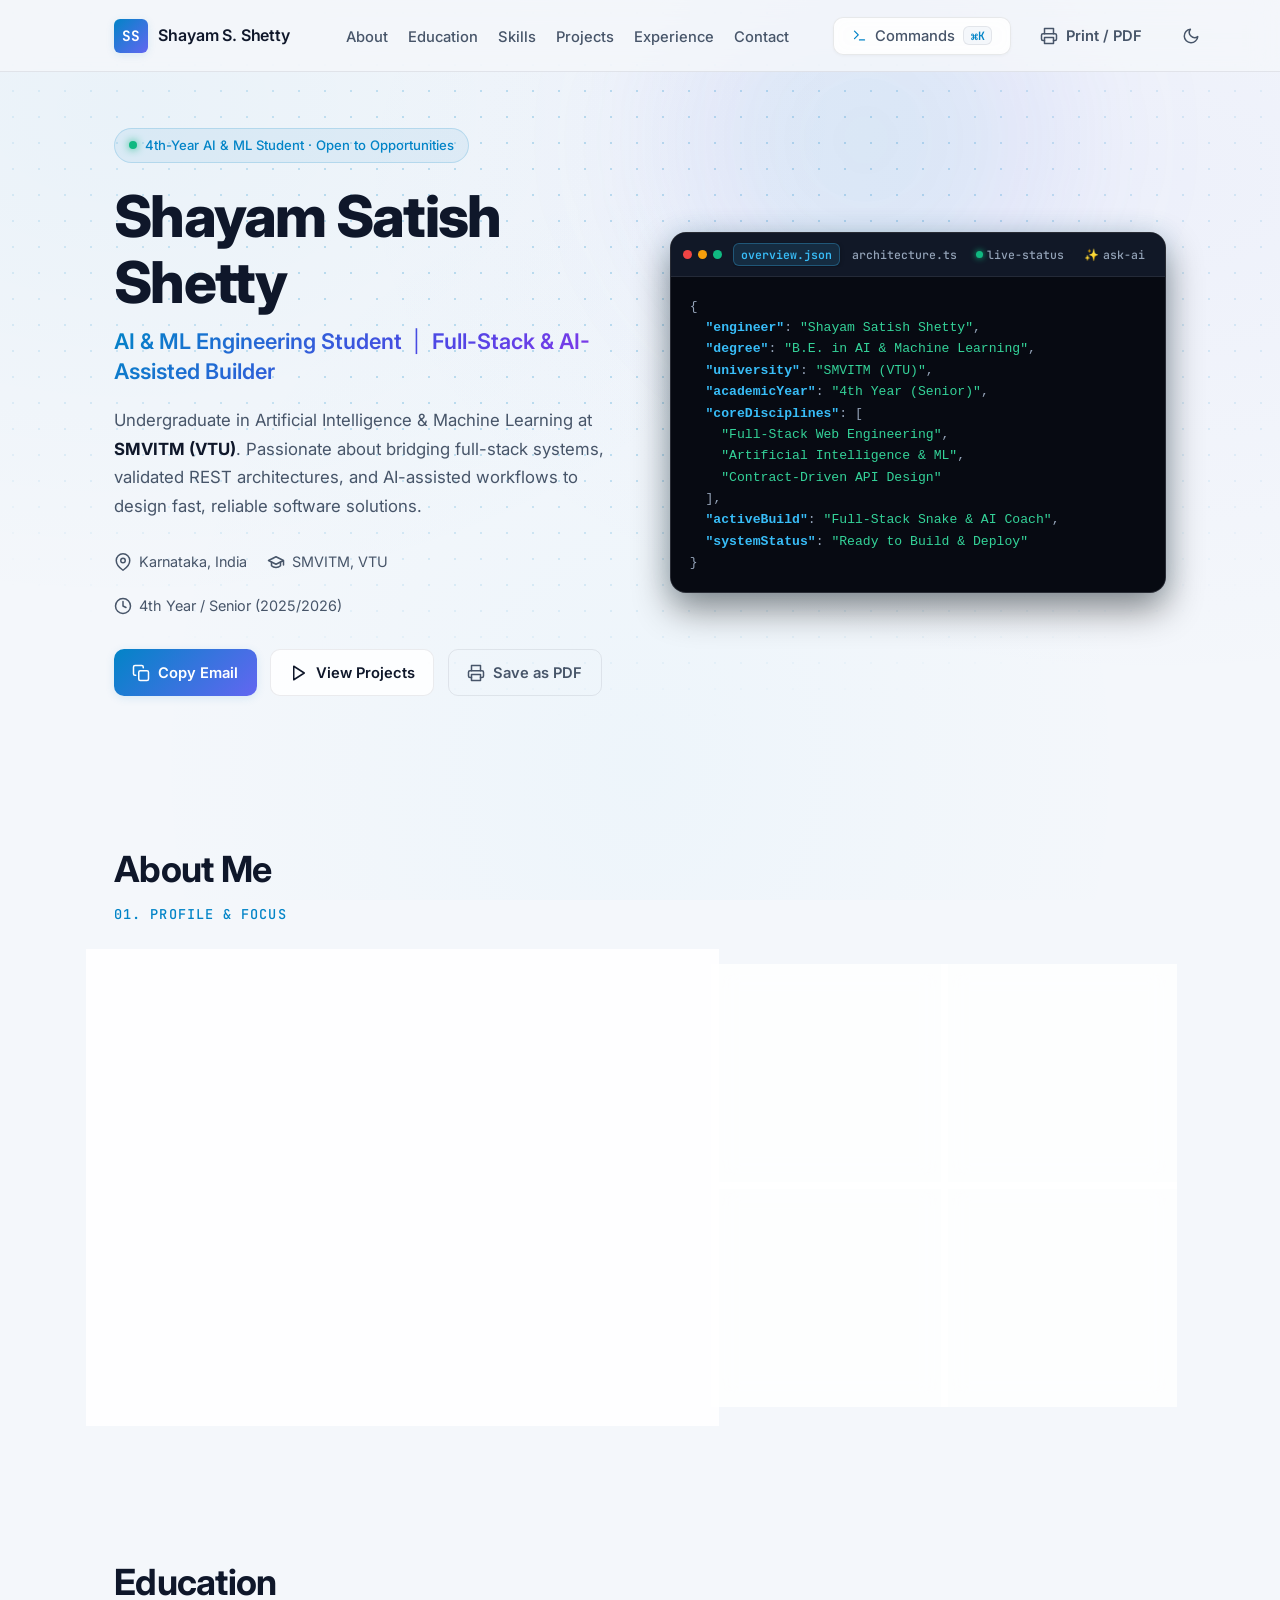
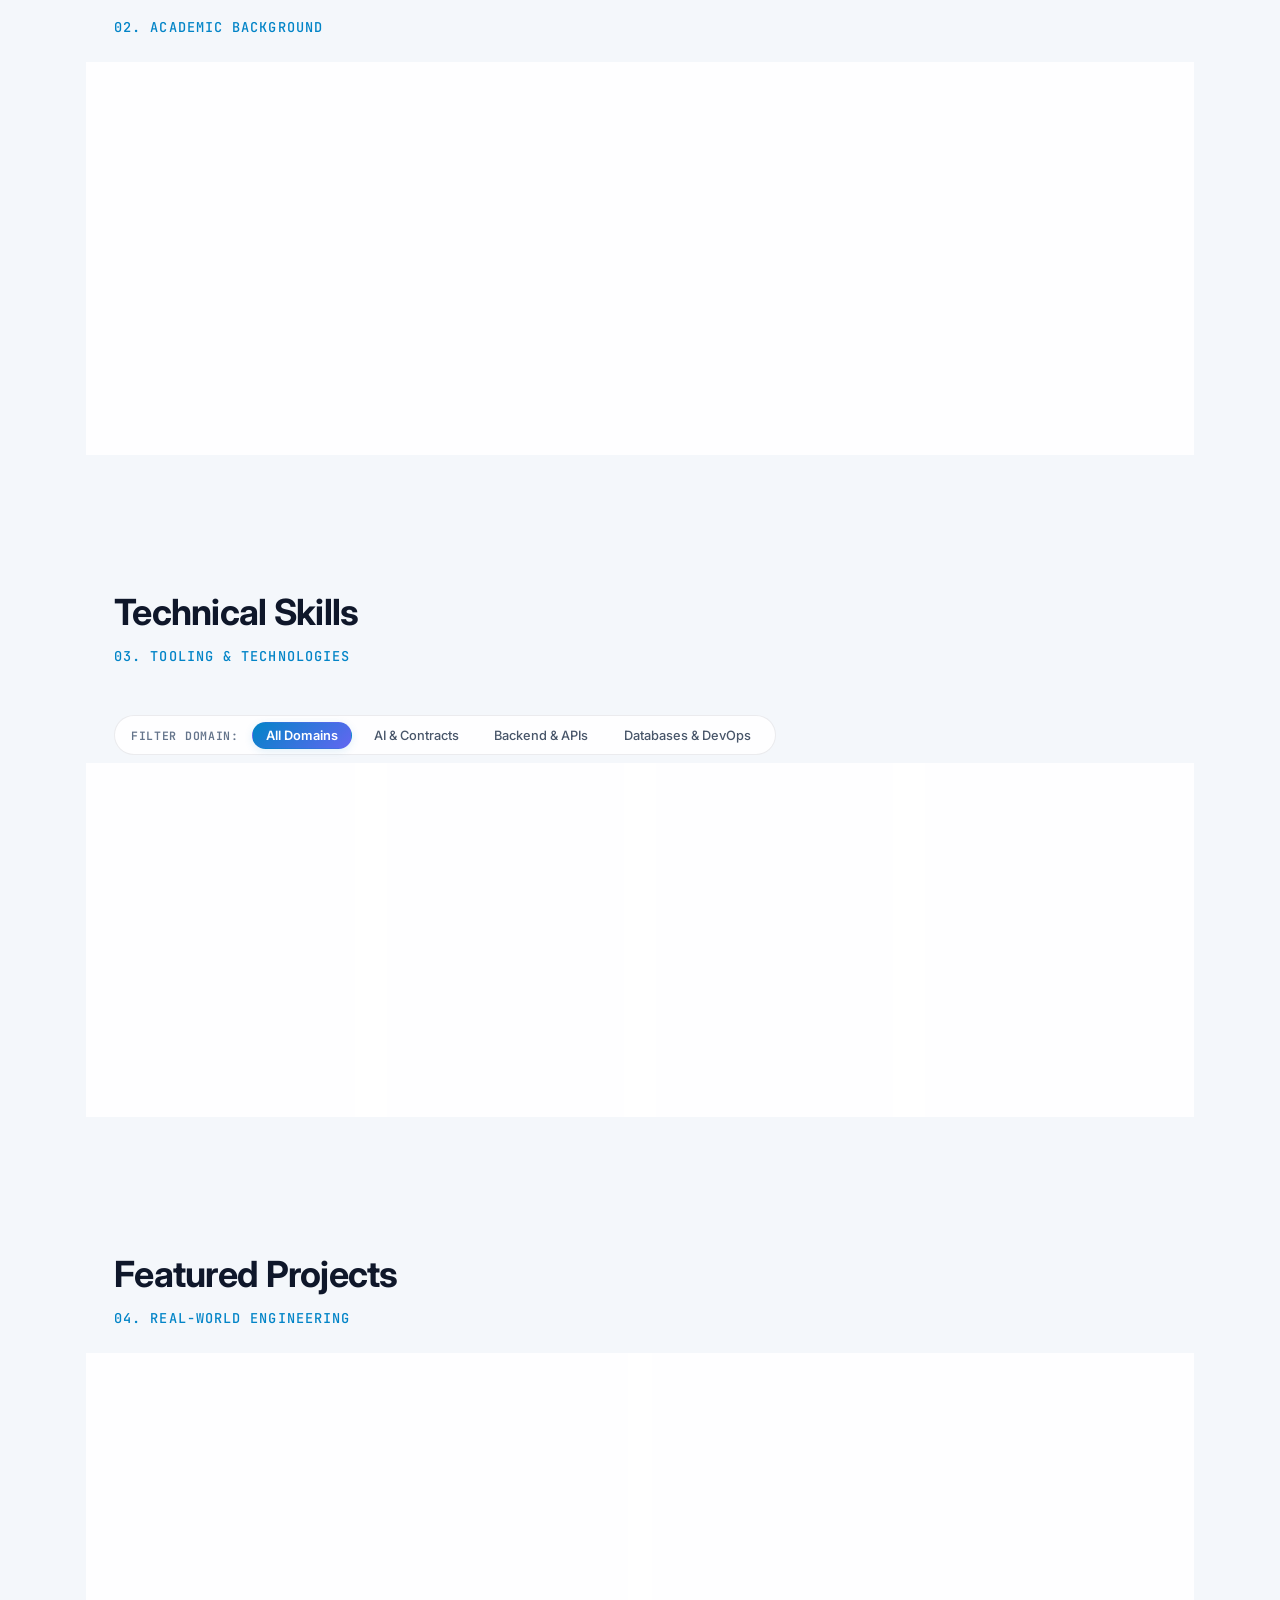
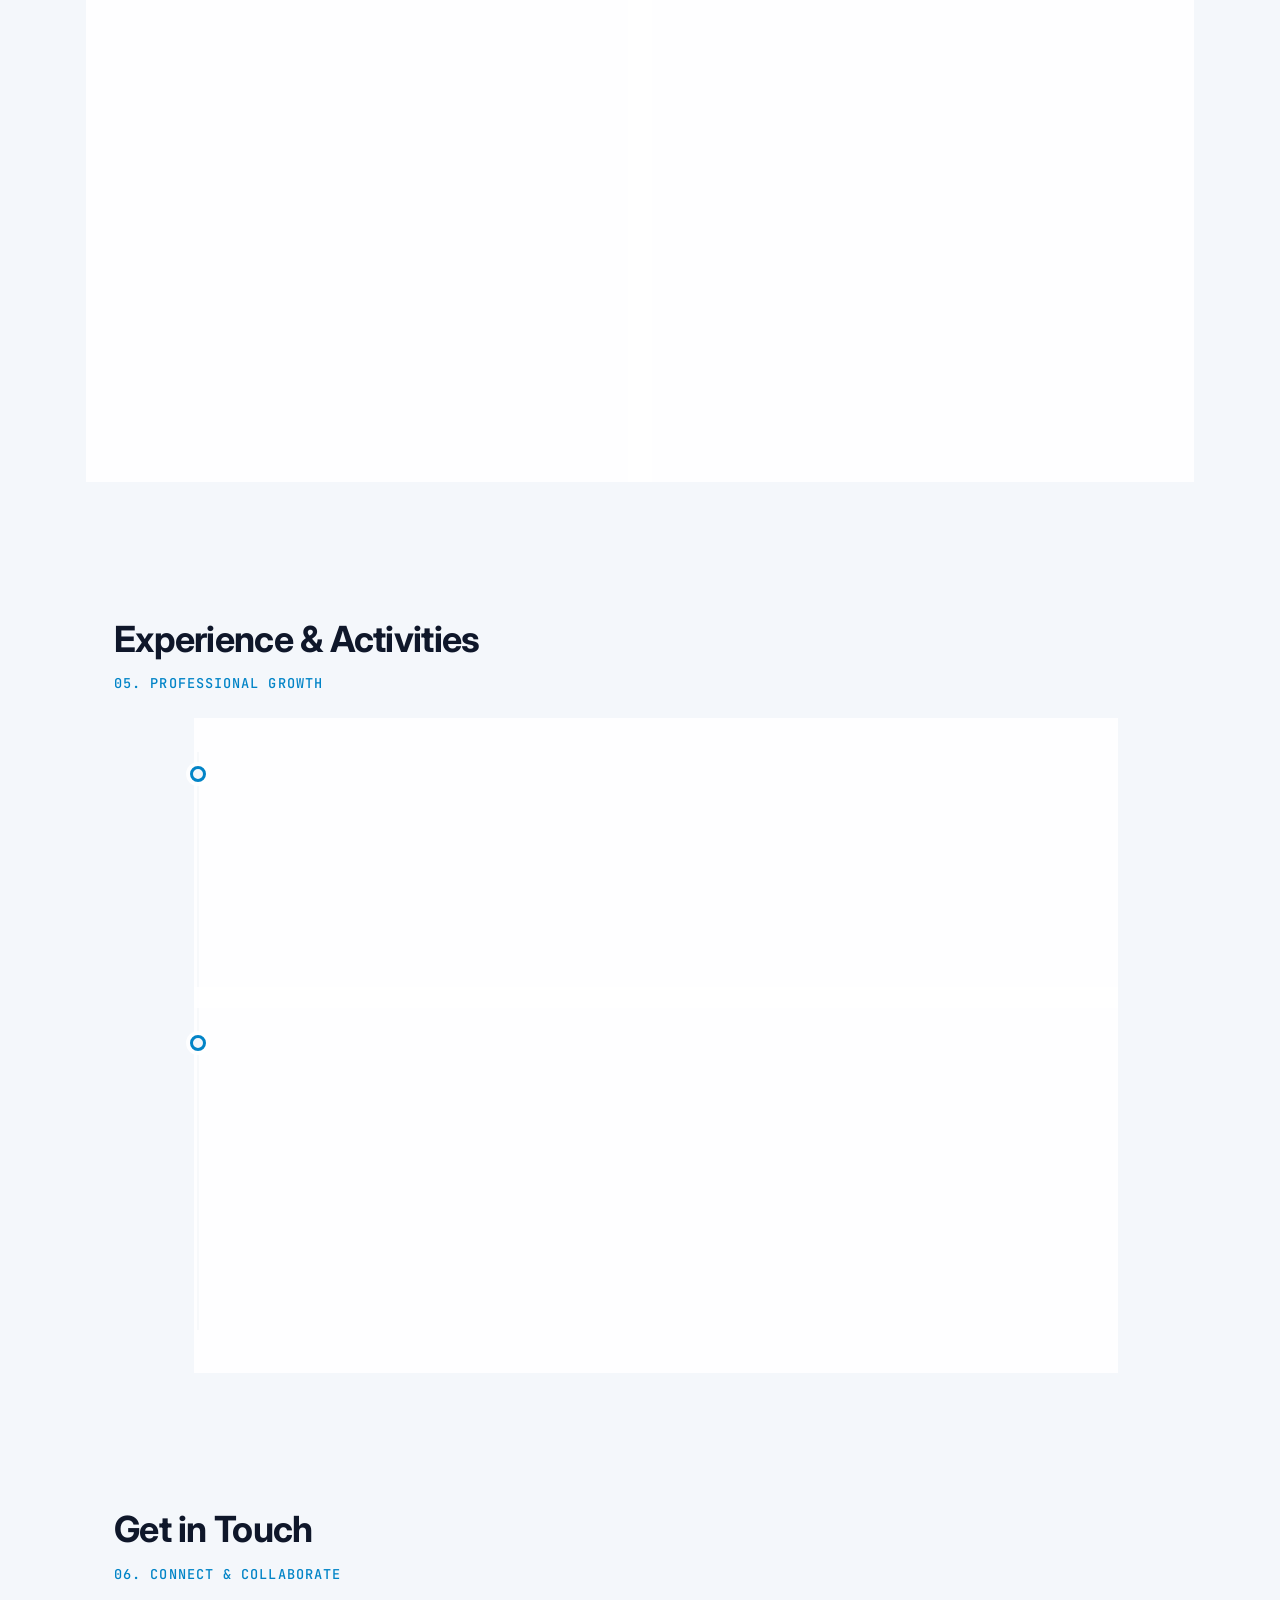
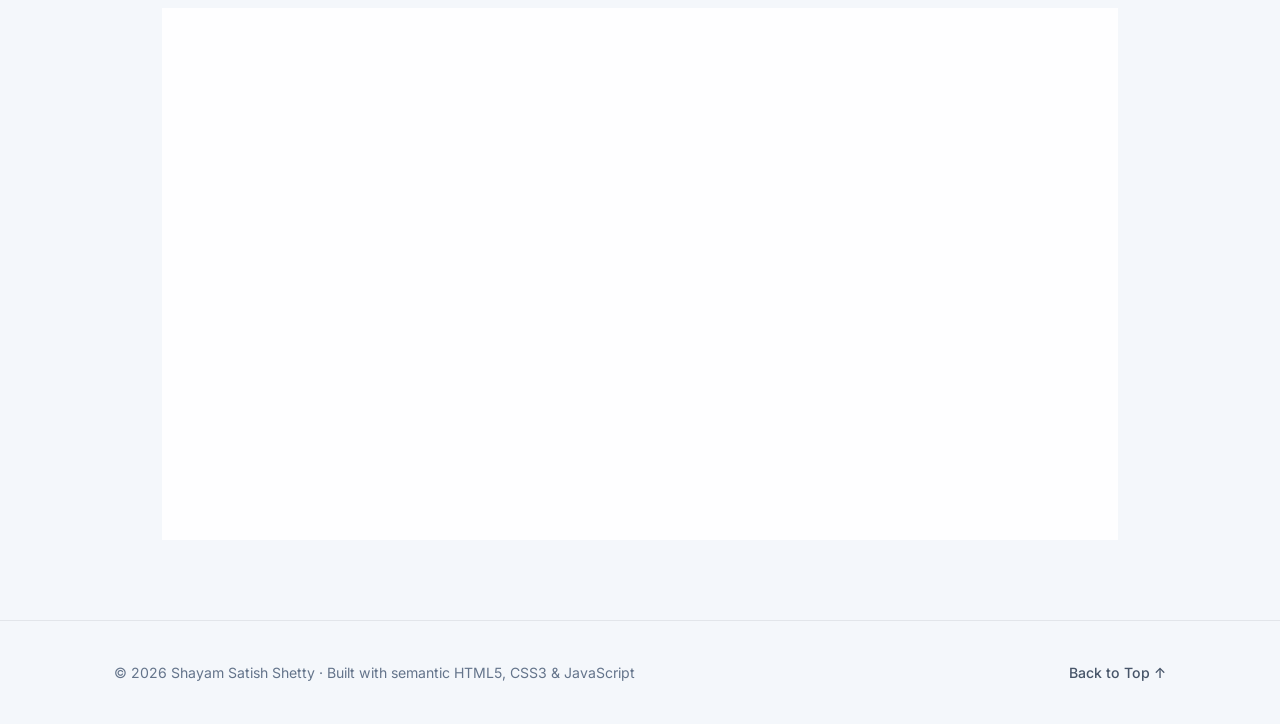
==== commit 4c4035cc: "Add live DOSHE full-stack deployment and GitHub repo links" ====
--- a/index.html
+++ b/index.html
@@ -65,8 +65,8 @@
   <link rel="preconnect" href="https://fonts.gstatic.com" crossorigin>
   <link href="https://fonts.googleapis.com/css2?family=Inter:wght@300;400;500;600;700;800&family=JetBrains+Mono:wght@400;500;600&display=swap" rel="stylesheet">
   
-  <!-- Stylesheet (Cache-Busted v7) -->
-  <link rel="stylesheet" href="styles.css?v=7">
+  <!-- Stylesheet (Cache-Busted v8) -->
+  <link rel="stylesheet" href="styles.css?v=8">
 </head>
 <body>
 
@@ -685,14 +685,14 @@
             </div>
           </article>
 
-          <!-- Project 2: DOSHE (Task & Focus Concept) -->
+          <!-- Project 2: DOSHE — Focus OS & FocusTube -->
           <article class="project-card">
             <div class="project-card-top">
-              <div class="project-badge">Product Concept & UX</div>
-              <h3 class="project-title">DOSHE (Task & Focus Concept)</h3>
+              <div class="project-badge">Full-Stack &amp; AI Systems</div>
+              <h3 class="project-title">DOSHE — Focus OS &amp; FocusTube</h3>
               <p class="project-desc">
-                An intent-based productivity and anti-doomscrolling application concept designed to curb algorithmic 
-                distraction. Engineered around intentional task initiation, digital mindfulness, and structured focus sessions.
+                Full-stack productivity operating system and anti-doomscrolling platform built with Node.js, Express, and SQLite.
+                Features an Intent Barrier Gate with strict lock, Top-3 task queue, distraction-free FocusTube with an AI study coach, and synthesized soundscapes.
               </p>
             </div>
 
@@ -700,46 +700,54 @@
               <div class="highlights-list">
                 <div class="hl-item">
                   <span class="hl-bullet">▹</span>
-                  <span><strong>Core Intent:</strong> Friction-based intervention to break compulsive doomscrolling cycles.</span>
+                  <span><strong>Focus Gate &amp; Lock:</strong> Strict-mode cognitive barrier preventing algorithmic distraction.</span>
                 </div>
                 <div class="hl-item">
                   <span class="hl-bullet">▹</span>
-                  <span><strong>Task Flow:</strong> Micro-commitments and purposeful session-based task execution.</span>
+                  <span><strong>FocusTube &amp; AI Coach:</strong> Distraction-free study space with youtube-nocookie and AI concept breakdown.</span>
                 </div>
                 <div class="hl-item">
                   <span class="hl-bullet">▹</span>
-                  <span><strong>Focus Architecture:</strong> Minimalist UX design keeping cognitive overload at zero.</span>
+                  <span><strong>Soundscapes &amp; Tasks:</strong> Top-3 intent prioritization, urge shielding, and native Web Audio soundscapes.</span>
                 </div>
               </div>
             </div>
 
             <div class="project-card-bottom">
               <div class="project-tags">
-                <span class="tech-tag">Product Design</span>
-                <span class="tech-tag">Focus Engineering</span>
-                <span class="tech-tag">UX Flow</span>
-                <span class="tech-tag">Behavioral Tech</span>
+                <span class="tech-tag">Node.js</span>
+                <span class="tech-tag">Express.js</span>
+                <span class="tech-tag">SQLite</span>
+                <span class="tech-tag">FocusTube</span>
+                <span class="tech-tag">AI Study Coach</span>
+                <span class="tech-tag">Web Audio API</span>
               </div>
               <div class="project-links">
-                <a href="https://github.com/shayam1408" target="_blank" rel="noopener noreferrer" class="btn btn-sm btn-secondary">
+                <a href="https://doshe.onrender.com" target="_blank" rel="noopener noreferrer" class="btn btn-sm btn-primary">
                   <svg class="icon" aria-hidden="true" viewBox="0 0 24 24" fill="none" stroke="currentColor" stroke-width="2" stroke-linecap="round" stroke-linejoin="round">
-                    <path d="M14 2H6a2 2 0 0 0-2 2v16a2 2 0 0 0 2 2h12a2 2 0 0 0 2-2V8z"></path>
-                    <polyline points="14 2 14 8 20 8"></polyline>
-                    <line x1="16" y1="13" x2="8" y2="13"></line>
-                    <line x1="16" y1="17" x2="8" y2="17"></line>
-                    <polyline points="10 9 9 9 8 9"></polyline>
+                    <path d="M18 13v6a2 2 0 0 1-2 2H5a2 2 0 0 1-2-2V8a2 2 0 0 1 2-2h6"></path>
+                    <polyline points="15 3 21 3 21 9"></polyline>
+                    <line x1="10" y1="14" x2="21" y2="3"></line>
                   </svg>
-                  <span>GitHub Profile</span>
+                  <span>Live Demo</span>
+                </a>
+                <a href="https://github.com/shayam1408/DOSHE" target="_blank" rel="noopener noreferrer" class="btn btn-sm btn-secondary">
+                  <svg class="icon" aria-hidden="true" viewBox="0 0 24 24" fill="none" stroke="currentColor" stroke-width="2" stroke-linecap="round" stroke-linejoin="round">
+                    <path d="M9 19c-5 1.5-5-2.5-7-3m14 6v-3.87a3.37 3.37 0 0 0-.94-2.61c3.14-.35 6.44-1.54 6.44-7A5.44 5.44 0 0 0 20 4.77 5.07 5.07 0 0 0 19.91 1S18.73.65 16 2.48a13.38 13.38 0 0 0-7 0C6.27.65 5.09 1 5.09 1A5.07 5.07 0 0 0 5 4.77a5.44 5.44 0 0 0-1.5 3.78c0 5.42 3.3 6.61 6.44 7A3.37 3.37 0 0 0 9 18.13V22"></path>
+                  </svg>
+                  <span>GitHub Repo</span>
                 </a>
                 <button type="button" class="btn btn-sm btn-outline open-modal-btn" data-modal="modal-doshe" aria-haspopup="dialog" title="View System Architecture">
                   <svg class="icon" aria-hidden="true" viewBox="0 0 24 24" fill="none" stroke="currentColor" stroke-width="2" stroke-linecap="round" stroke-linejoin="round">
-                    <circle cx="12" cy="12" r="10"></circle>
-                    <polyline points="12 6 12 12 16 14"></polyline>
+                    <polygon points="12 2 2 7 12 12 22 7 12 2"></polygon>
+                    <polyline points="2 17 12 22 22 17"></polyline>
+                    <polyline points="2 12 12 17 22 12"></polyline>
                   </svg>
                   <span>Architecture &amp; Specs</span>
                 </button>
                 <div class="print-project-urls">
-                  <div><strong>Concept &amp; Architecture:</strong> https://github.com/shayam1408</div>
+                  <div><strong>Live Demo:</strong> https://doshe.onrender.com</div>
+                  <div><strong>GitHub Repo:</strong> https://github.com/shayam1408/DOSHE</div>
                 </div>
               </div>
             </div>
@@ -1024,14 +1032,14 @@
     </div>
   </div>
 
-  <!-- Modal 2: DOSHE (Task & Focus Concept) -->
+  <!-- Modal 2: DOSHE — Focus OS & FocusTube -->
   <div id="modal-doshe" class="modal-overlay" role="dialog" aria-modal="true" aria-labelledby="modal-doshe-title" hidden>
     <div class="modal-backdrop"></div>
     <div class="modal-card">
       <div class="modal-header">
         <div>
-          <span class="modal-badge">Behavioral Model &amp; System Flow</span>
-          <h2 id="modal-doshe-title" class="modal-title">DOSHE (Task &amp; Focus Concept)</h2>
+          <span class="modal-badge">Full-Stack Architecture &amp; System Flow</span>
+          <h2 id="modal-doshe-title" class="modal-title">DOSHE — Focus OS &amp; FocusTube</h2>
         </div>
         <button type="button" class="modal-close-btn" aria-label="Close modal">
           <svg class="icon" aria-hidden="true" viewBox="0 0 24 24" fill="none" stroke="currentColor" stroke-width="2" stroke-linecap="round" stroke-linejoin="round">
@@ -1042,7 +1050,7 @@
       </div>
       <div class="modal-body">
         <div class="architecture-diagram svg-diagram-wrap">
-          <svg viewBox="0 0 760 250" class="responsive-arch-svg" aria-label="DOSHE Behavioral Flow Architecture Diagram" role="img">
+          <svg viewBox="0 0 760 250" class="responsive-arch-svg" aria-label="DOSHE System Architecture Diagram" role="img">
             <defs>
               <marker id="doshe-arrow" viewBox="0 0 10 10" refX="6" refY="5" markerWidth="6" markerHeight="6" orient="auto-start-reverse">
                 <path d="M 0 1 L 8 5 L 0 9 z" fill="#38bdf8"/>
@@ -1052,62 +1060,58 @@
               </marker>
             </defs>
 
-            <!-- Node 1: Distraction Impulse -->
-            <rect x="20" y="20" width="210" height="52" rx="8" class="svg-node-box"/>
-            <text x="125" y="42" class="svg-node-title" text-anchor="middle">Compulsive Impulse</text>
-            <text x="125" y="58" class="svg-node-sub" text-anchor="middle">Doomscroll Trigger</text>
-
-            <!-- Arrow 1 -> 2 -->
-            <line x1="230" y1="46" x2="274" y2="46" class="svg-connector-line" marker-end="url(#doshe-arrow)"/>
-
-            <!-- Node 2: Intent Barrier Gate -->
-            <rect x="280" y="16" width="240" height="60" rx="10" class="svg-contract-box"/>
-            <text x="400" y="39" class="svg-node-title-sm" text-anchor="middle">Intent Barrier Gate</text>
-            <text x="400" y="56" class="svg-node-sub-mono" text-anchor="middle">"What is your primary intent?"</text>
-
-            <!-- Branch A: Cool-Down Redirect (Top Right) -->
-            <path d="M 520 36 L 570 36" fill="none" class="svg-connector-line" marker-end="url(#doshe-arrow)"/>
-            <rect x="575" y="18" width="165" height="42" rx="8" class="svg-node-box"/>
-            <text x="657" y="37" class="svg-leaf-title" text-anchor="middle">Cool-Down Redirect</text>
-            <text x="657" y="50" class="svg-node-sub" text-anchor="middle">Mindful Exit</text>
-
-            <!-- Branch B: Downward into Flow -->
-            <path d="M 400 76 L 400 110" fill="none" class="svg-connector-line-green" marker-end="url(#doshe-arrow-green)"/>
-            <text x="415" y="98" class="svg-line-label" text-anchor="start">Affirm Intent</text>
-
-            <!-- Row 2: 3 Stages of Focus Sprint -->
-            <!-- Step 1: Micro-Commitment -->
-            <rect x="30" y="120" width="210" height="54" rx="8" class="svg-leaf-box-green"/>
-            <text x="135" y="142" class="svg-leaf-title" text-anchor="middle">1. Micro-Commitment</text>
-            <text x="135" y="159" class="svg-node-sub" text-anchor="middle">2-Minute Low-Friction Entry</text>
-
-            <!-- Arrow to Step 2 -->
-            <line x1="240" y1="147" x2="274" y2="147" class="svg-connector-line" marker-end="url(#doshe-arrow)"/>
-
-            <!-- Step 2: 15-Min Focus Sprint -->
-            <rect x="280" y="117" width="220" height="60" rx="10" class="svg-node-box svg-node-active"/>
-            <text x="390" y="141" class="svg-node-title" text-anchor="middle">2. Focus Sprint (15m)</text>
-            <text x="390" y="158" class="svg-node-sub" text-anchor="middle">Zero Clutter Deep Work</text>
-
-            <!-- Arrow to Step 3 -->
-            <line x1="500" y1="147" x2="534" y2="147" class="svg-connector-line" marker-end="url(#doshe-arrow)"/>
-
-            <!-- Step 3: Reflection -->
-            <rect x="540" y="120" width="200" height="54" rx="8" class="svg-node-box"/>
-            <text x="640" y="142" class="svg-node-title" text-anchor="middle">3. Post-Session Review</text>
-            <text x="640" y="159" class="svg-node-sub" text-anchor="middle">Calm Closure (No Badges)</text>
+            <!-- Row 1: Focus Gate -> Express API -> SQLite Engine -->
+            <rect x="20" y="16" width="210" height="58" rx="8" class="svg-node-box"/>
+            <text x="125" y="40" class="svg-node-title" text-anchor="middle">Focus Gate &amp; Lock</text>
+            <text x="125" y="58" class="svg-node-sub" text-anchor="middle">Intent Barrier &amp; Strict Mode</text>
+
+            <line x1="230" y1="45" x2="265" y2="45" class="svg-connector-line" marker-end="url(#doshe-arrow)"/>
+
+            <rect x="270" y="14" width="220" height="62" rx="10" class="svg-contract-box"/>
+            <text x="380" y="38" class="svg-node-title-sm" text-anchor="middle">Node.js + Express API</text>
+            <text x="380" y="55" class="svg-node-sub-mono" text-anchor="middle">Session &amp; Lock Timers</text>
+            <text x="380" y="68" class="svg-node-sub-mono" text-anchor="middle">Render HTTPS / JSON</text>
+
+            <line x1="490" y1="45" x2="525" y2="45" class="svg-connector-line" marker-end="url(#doshe-arrow)"/>
+
+            <rect x="530" y="16" width="210" height="58" rx="8" class="svg-node-box"/>
+            <text x="635" y="40" class="svg-node-title" text-anchor="middle">Top-3 Task Engine</text>
+            <text x="635" y="58" class="svg-node-sub" text-anchor="middle">SQLite Session Storage</text>
+
+            <!-- Vertical Connector Pipeline -->
+            <path d="M 380 76 L 380 120" fill="none" class="svg-connector-line-green" marker-end="url(#doshe-arrow-green)"/>
+            <text x="395" y="103" class="svg-line-label" text-anchor="start">Focus Execution Engine</text>
+
+            <!-- Row 2: FocusTube -> AI Study Coach -> Web Audio & Urge Shield -->
+            <rect x="20" y="126" width="210" height="58" rx="8" class="svg-leaf-box-green"/>
+            <text x="125" y="149" class="svg-leaf-title" text-anchor="middle">FocusTube Player</text>
+            <text x="125" y="166" class="svg-node-sub" text-anchor="middle">youtube-nocookie &amp; oEmbed</text>
+
+            <line x1="230" y1="155" x2="265" y2="155" class="svg-connector-line" marker-end="url(#doshe-arrow)"/>
+
+            <rect x="270" y="124" width="220" height="62" rx="10" class="svg-node-box svg-node-active"/>
+            <text x="380" y="148" class="svg-node-title" text-anchor="middle">AI Study Coach</text>
+            <text x="380" y="165" class="svg-node-sub" text-anchor="middle">Active Recall &amp; Concept Q&amp;A</text>
+
+            <line x1="490" y1="155" x2="525" y2="155" class="svg-connector-line" marker-end="url(#doshe-arrow)"/>
+
+            <rect x="530" y="126" width="210" height="58" rx="8" class="svg-node-box"/>
+            <text x="635" y="149" class="svg-node-title" text-anchor="middle">Urge Shield &amp; Audio</text>
+            <text x="635" y="166" class="svg-node-sub" text-anchor="middle">Web Audio API Soundscapes</text>
           </svg>
         </div>
 
-        <h3 class="modal-section-title">Behavioral Engineering Principles:</h3>
+        <h3 class="modal-section-title">System Architecture &amp; Core Engine:</h3>
         <ul class="modal-list">
-          <li><strong>Friction as an Architectural Feature:</strong> Rather than hard site-blocking that triggers user resistance and uninstall loops, DOSHE inserts micro-friction to break automated cognitive habits.</li>
-          <li><strong>Micro-Commitment Activation:</strong> Lowers the psychological barrier to start by establishing a 2-minute entry commitment before extending into a focused 15-minute work sprint.</li>
-          <li><strong>Anti-Dopamine Minimalism:</strong> Deliberately excludes gamified badges, level-ups, and addictive streaks that hijack attention, keeping the tool unobtrusive and intentional.</li>
+          <li><strong>Focus Gate with Strict Lock:</strong> Enforces conscious intent declaration prior to session initiation. Strict mode eliminates cognitive backdoors, pausing dopamine triggers to prevent compulsive tab switching.</li>
+          <li><strong>FocusTube &amp; AI Study Coach:</strong> Strips algorithmic recommendation feeds, comments, and sidebars via privacy-enhanced <code>youtube-nocookie</code> embeds and oEmbed metadata, paired with an integrated AI Study Coach for focused concept breakdown.</li>
+          <li><strong>Top-3 Task Engine &amp; SQLite:</strong> Structured priority queue constraining daily deep work to 3 non-negotiable targets, persisted reliably in SQLite with fast RESTful endpoints on a Node.js + Express backend.</li>
+          <li><strong>Web Audio Soundscapes &amp; Urge Shield:</strong> Native browser-synthesized audio environments (binaural frequencies, rain, brown noise) with a psychological pause-and-breathe urge intervention shield.</li>
         </ul>
       </div>
       <div class="modal-footer">
-        <a href="https://github.com/shayam1408" target="_blank" rel="noopener noreferrer" class="btn btn-sm btn-secondary">Explore on GitHub ↗</a>
+        <a href="https://doshe.onrender.com" target="_blank" rel="noopener noreferrer" class="btn btn-sm btn-primary">Open Live App ↗</a>
+        <a href="https://github.com/shayam1408/DOSHE" target="_blank" rel="noopener noreferrer" class="btn btn-sm btn-secondary">View GitHub Source ↗</a>
       </div>
     </div>
   </div>
@@ -1140,7 +1144,7 @@
     </div>
   </div>
 
-  <!-- JavaScript (v=7 cache-busted) -->
-  <script src="script.js?v=7"></script>
+  <!-- JavaScript (v8 cache-busted) -->
+  <script src="script.js?v=8"></script>
 </body>
 </html>
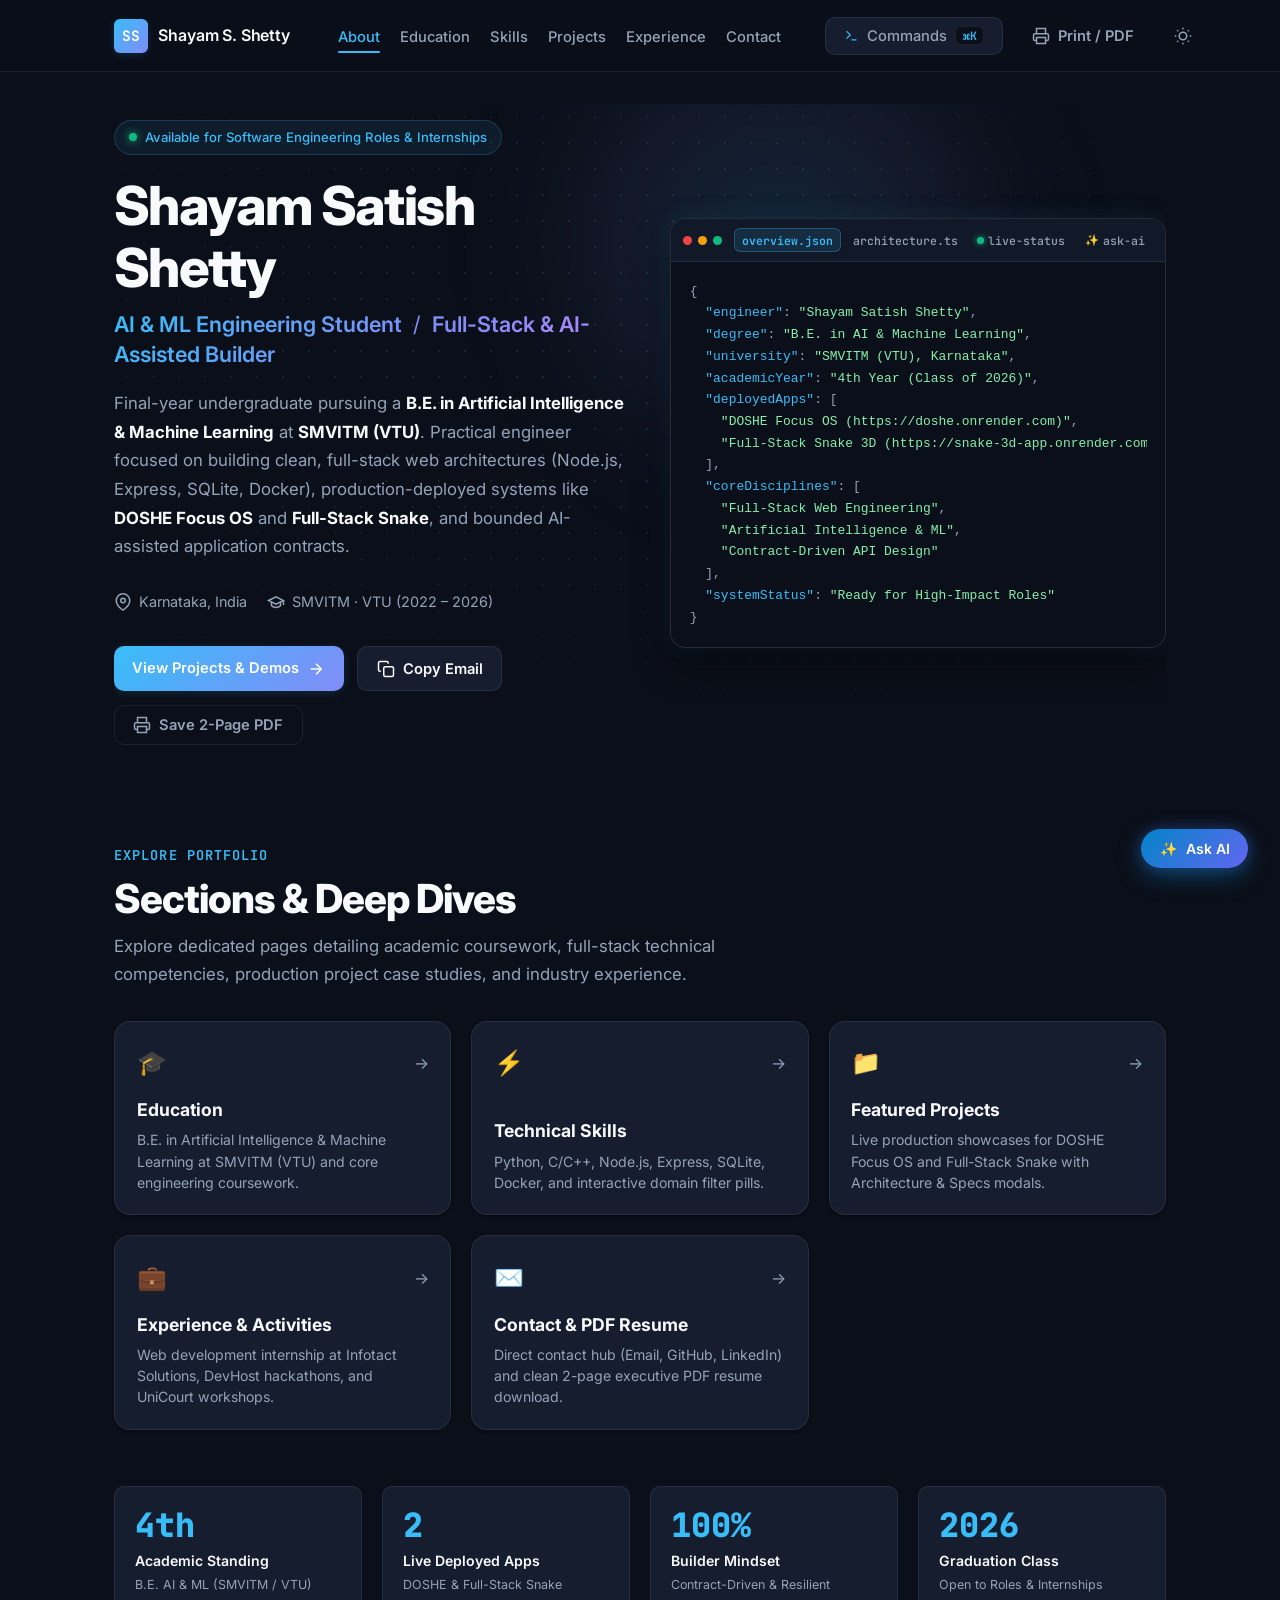
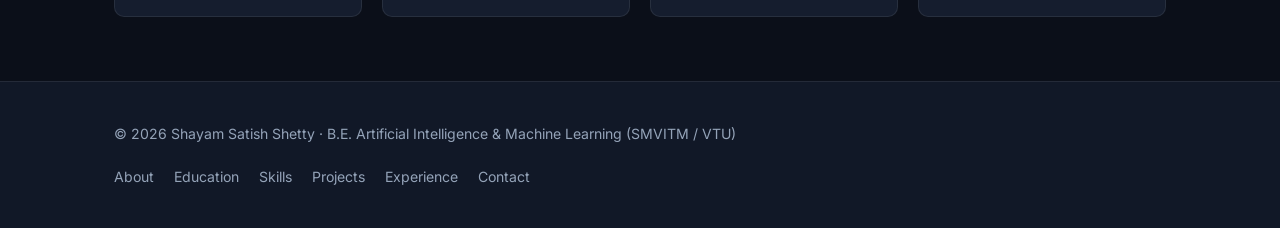
==== commit b25ede67: "Ship Global Design System, 6-page multi-page architecture, and dual live deployment status" ====
--- a/index.html
+++ b/index.html
@@ -3,77 +3,45 @@
 <head>
   <meta charset="UTF-8">
   <meta name="viewport" content="width=device-width, initial-scale=1.0">
-  <meta name="description" content="Digital Resume of Shayam Satish Shetty — 4th-Year AI & ML Engineering Student and Full-Stack & AI-Assisted Builder at SMVITM (VTU).">
+  <title>Shayam Satish Shetty | AI &amp; ML Engineering Student | Full-Stack Builder</title>
+  
+  <meta name="description" content="Digital Resume &amp; Engineering Portfolio of Shayam Satish Shetty — 4th-Year AI &amp; ML Student at SMVITM (VTU). Full-stack builder, DOSHE Focus OS, and Full-Stack Snake.">
+  <meta name="keywords" content="Shayam Satish Shetty, AI and ML Engineering, Full-Stack Developer, SMVITM, VTU, Python, Node.js, Express, SQLite, Docker, DOSHE, Snake 3D">
   <meta name="author" content="Shayam Satish Shetty">
-  <meta name="theme-color" content="#0b0f19" id="meta-theme-color">
-  
-  <title>Shayam Satish Shetty | Digital Resume & Portfolio</title>
-
-  <!-- Inline SVG Favicon (Obsidian & Electric Cyan Monogram) -->
-  <link rel="icon" type="image/svg+xml" href="data:image/svg+xml,%3Csvg xmlns='http://www.w3.org/2000/svg' viewBox='0 0 64 64'%3E%3Cdefs%3E%3ClinearGradient id='g' x1='0%25' y1='0%25' x2='100%25' y2='100%25'%3E%3Cstop offset='0%25' stop-color='%2338bdf8'/%3E%3Cstop offset='100%25' stop-color='%23818cf8'/%3E%3C/linearGradient%3E%3C/defs%3E%3Crect width='64' height='64' rx='14' fill='%230b0f19'/%3E%3Crect x='2' y='2' width='60' height='60' rx='12' fill='none' stroke='url(%23g)' stroke-width='3'/%3E%3Ctext x='32' y='42' font-family='monospace' font-size='26' font-weight='800' fill='url(%23g)' text-anchor='middle'%3ESS%3C/text%3E%3C/svg%3E">
-
-  <!-- OpenGraph Social Preview Tags (WhatsApp / LinkedIn / Social Sharing) -->
+
+  <!-- OpenGraph Metadata -->
   <meta property="og:type" content="profile">
-  <meta property="og:title" content="Shayam Satish Shetty | AI & ML Engineering Student | Full-Stack Builder">
-  <meta property="og:description" content="Digital Resume & Engineering Portfolio of Shayam Satish Shetty — 4th-Year AI & ML Student at SMVITM (VTU). Full-Stack Snake, Bounded AI Coach, DOSHE, and validated software systems.">
+  <meta property="og:title" content="Shayam Satish Shetty | AI &amp; ML Engineering Student | Full-Stack Builder">
+  <meta property="og:description" content="Digital Resume &amp; Portfolio of Shayam Satish Shetty — 4th-Year AI &amp; ML Student at SMVITM (VTU). Full-stack web architectures, DOSHE, and bounded AI systems.">
   <meta property="og:url" content="https://shayam1408.github.io/">
   <meta property="og:site_name" content="Shayam Satish Shetty Portfolio">
-  <meta property="og:image" content="data:image/svg+xml,%3Csvg xmlns='http://www.w3.org/2000/svg' width='1200' height='630' viewBox='0 0 1200 630'%3E%3Crect width='1200' height='630' fill='%230b0f19'/%3E%3Cdefs%3E%3ClinearGradient id='accent' x1='0%25' y1='0%25' x2='100%25' y2='100%25'%3E%3Cstop offset='0%25' stop-color='%2338bdf8'/%3E%3Cstop offset='100%25' stop-color='%23818cf8'/%3E%3C/linearGradient%3E%3C/defs%3E%3Crect x='40' y='40' width='1120' height='550' rx='24' fill='%23111827' stroke='%2338bdf8' stroke-width='2' stroke-opacity='0.4'/%3E%3Ctext x='100' y='180' font-family='sans-serif' font-size='32' font-weight='700' fill='%2338bdf8'%3ESMVITM (VTU) · 4TH-YEAR AI &amp; ML%3C/text%3E%3Ctext x='100' y='270' font-family='sans-serif' font-size='64' font-weight='800' fill='%23f8fafc'%3EShayam Satish Shetty%3C/text%3E%3Ctext x='100' y='340' font-family='sans-serif' font-size='30' font-weight='500' fill='%2394a3b8'%3EAI &amp; ML Engineering Student | Full-Stack Builder%3C/text%3E%3Ctext x='100' y='440' font-family='monospace' font-size='22' fill='%237dd3fc'%3EPython · C/C++ · Node.js · Express · SQLite · Docker · AI Contracts%3C/text%3E%3Ctext x='100' y='510' font-family='sans-serif' font-size='20' fill='%2394a3b8'%3Eshayamshett290@gmail.com · github.com/shayam1408 · linkedin.com/in/shayam-shetty-13208728b%3C/text%3E%3C/svg%3E">
-
-  <!-- Twitter / X Card Tags -->
-  <meta name="twitter:card" content="summary_large_image">
-  <meta name="twitter:title" content="Shayam Satish Shetty | Digital Resume & Portfolio">
-  <meta name="twitter:description" content="AI & ML Engineering Student at SMVITM (VTU) & Full-Stack Builder. Python, Node.js, Express, SQLite, AI-Assisted Engineering.">
-
-  <!-- Structured Data: JSON-LD (Search Engines & AI Crawlers) -->
-  <script type="application/ld+json">
-  {
-    "@context": "https://schema.org",
-    "@type": "Person",
-    "name": "Shayam Satish Shetty",
-    "jobTitle": "AI & ML Engineering Student and Full-Stack Builder",
-    "affiliation": {
-      "@type": "EducationalOrganization",
-      "name": "SMVITM (Visvesvaraya Technological University - VTU)"
-    },
-    "alumniOf": {
-      "@type": "EducationalOrganization",
-      "name": "SMVITM (Visvesvaraya Technological University - VTU)"
-    },
-    "knowsAbout": [
-      "Artificial Intelligence",
-      "Machine Learning",
-      "Deep Learning",
-      "Full-Stack Web Development",
-      "Python",
-      "Node.js",
-      "Express.js",
-      "SQLite",
-      "Docker",
-      "AI-Assisted Development"
-    ],
-    "email": "mailto:shayamshett290@gmail.com",
-    "sameAs": [
-      "https://github.com/shayam1408",
-      "https://www.linkedin.com/in/shayam-shetty-13208728b/"
-    ]
-  }
-  </script>
-  
-  <!-- Google Fonts: Inter & JetBrains Mono -->
+
+  <!-- SVG Favicon -->
+  <link rel="icon" type="image/svg+xml" href="data:image/svg+xml,%3Csvg xmlns='http://www.w3.org/2000/svg' viewBox='0 0 32 32'%3E%3Crect width='32' height='32' rx='8' fill='%230b0f19'/%3E%3Cdefs%3E%3ClinearGradient id='g' x1='0%25' y1='0%25' x2='100%25' y2='100%25'%3E%3Cstop offset='0%25' stop-color='%2338bdf8'/%3E%3Cstop offset='100%25' stop-color='%23818cf8'/%3E%3C/linearGradient%3E%3C/defs%3E%3Ctext x='16' y='21' font-family='monospace' font-size='14' font-weight='800' fill='url(%23g)' text-anchor='middle'%3ESS%3C/text%3E%3C/svg%3E">
+
+  <!-- Fonts -->
   <link rel="preconnect" href="https://fonts.googleapis.com">
   <link rel="preconnect" href="https://fonts.gstatic.com" crossorigin>
-  <link href="https://fonts.googleapis.com/css2?family=Inter:wght@300;400;500;600;700;800&family=JetBrains+Mono:wght@400;500;600&display=swap" rel="stylesheet">
-  
-  <!-- Stylesheet (Cache-Busted v8) -->
-  <link rel="stylesheet" href="styles.css?v=8">
+  <link href="https://fonts.googleapis.com/css2?family=Inter:wght@400;500;600;700;800&family=JetBrains+Mono:wght@400;500;600;700&display=swap" rel="stylesheet">
+
+  <!-- Instant Theme Initializer (Prevents FOUT) -->
+  <script>
+    (function() {
+      const t = localStorage.getItem('shayam_theme') || 'dark';
+      document.documentElement.setAttribute('data-theme', t);
+    })();
+  </script>
+
+  <!-- Global Design System & Page Styles -->
+  <link rel="stylesheet" href="design-system.css?v=9">
+  <link rel="stylesheet" href="styles.css?v=10">
 </head>
 <body>
 
-  <!-- Top-Edge Scroll Progress Bar (2027 Futuristic Touch) -->
+  <!-- Top-Edge Scroll Progress Bar -->
   <div id="scroll-progress" class="scroll-progress" aria-hidden="true"></div>
 
-  <!-- Accessible Skip to Content Link -->
+  <!-- Accessible Skip Link -->
   <a href="#main-content" class="skip-link">Skip to main content</a>
 
   <!-- Floating Toast Notification -->
@@ -82,10 +50,10 @@
     <span id="toast-message">Email copied to clipboard!</span>
   </div>
 
-  <!-- Primary Header & Navigation Bar -->
+  <!-- Primary Header & Multi-Page Navigation Shell -->
   <header class="navbar" id="navbar">
     <div class="nav-container">
-      <a href="#hero" class="nav-brand" aria-label="Shayam Satish Shetty Home">
+      <a href="index.html" class="nav-brand" aria-label="Shayam Satish Shetty Home">
         <span class="brand-monogram">SS</span>
         <span class="brand-name">Shayam S. Shetty</span>
       </a>
@@ -93,20 +61,20 @@
       <!-- Desktop Nav Menu -->
       <nav class="nav-menu" id="nav-menu" aria-label="Main Navigation">
         <ul class="nav-list">
-          <li><a href="#about" class="nav-link">About</a></li>
-          <li><a href="#education" class="nav-link">Education</a></li>
-          <li><a href="#skills" class="nav-link">Skills</a></li>
-          <li><a href="#projects" class="nav-link">Projects</a></li>
-          <li><a href="#experience" class="nav-link">Experience</a></li>
-          <li><a href="#contact" class="nav-link">Contact</a></li>
+          <li><a href="index.html" class="nav-link active" data-page="about">About</a></li>
+          <li><a href="education.html" class="nav-link" data-page="education">Education</a></li>
+          <li><a href="skills.html" class="nav-link" data-page="skills">Skills</a></li>
+          <li><a href="projects.html" class="nav-link" data-page="projects">Projects</a></li>
+          <li><a href="experience.html" class="nav-link" data-page="experience">Experience</a></li>
+          <li><a href="contact.html" class="nav-link" data-page="contact">Contact</a></li>
         </ul>
       </nav>
 
       <!-- Action Utilities -->
       <div class="nav-actions">
-        <!-- Command Palette Trigger Button (Ctrl+K / ⌘K) -->
+        <!-- Command Palette Trigger Button -->
         <button id="cmd-k-btn" class="btn btn-ghost cmd-k-btn" title="Open Command Palette (Ctrl+K)" aria-label="Open Command Palette (Ctrl+K)">
-          <svg class="icon cmd-k-icon" viewBox="0 0 24 24" fill="none" stroke="currentColor" stroke-width="2" stroke-linecap="round" stroke-linejoin="round">
+          <svg class="icon cmd-k-icon" viewBox="0 0 24 24" fill="none" stroke="currentColor" stroke-width="2">
             <polyline points="4 17 10 11 4 5"></polyline>
             <line x1="12" y1="19" x2="20" y2="19"></line>
           </svg>
@@ -116,7 +84,7 @@
 
         <!-- Print / PDF Button -->
         <button id="print-btn" class="btn btn-ghost btn-nav-print" title="Print or Save as PDF" aria-label="Print or Save Resume as PDF">
-          <svg class="icon" viewBox="0 0 24 24" fill="none" stroke="currentColor" stroke-width="2" stroke-linecap="round" stroke-linejoin="round">
+          <svg class="icon" viewBox="0 0 24 24" fill="none" stroke="currentColor" stroke-width="2">
             <polyline points="6 9 6 2 18 2 18 9"></polyline>
             <path d="M6 18H4a2 2 0 0 1-2-2v-5a2 2 0 0 1 2-2h16a2 2 0 0 1 2 2v5a2 2 0 0 1-2 2h-2"></path>
             <rect x="6" y="14" width="12" height="8"></rect>
@@ -124,10 +92,9 @@
           <span class="btn-text">Print / PDF</span>
         </button>
 
-        <!-- Dark/Light Theme Toggle -->
-        <button id="theme-toggle" class="btn btn-ghost btn-icon" title="Toggle Dark/Light Mode" aria-label="Toggle Dark or Light Theme">
-          <!-- Sun Icon (for Dark mode to switch to Light) -->
-          <svg class="icon icon-sun" viewBox="0 0 24 24" fill="none" stroke="currentColor" stroke-width="2" stroke-linecap="round" stroke-linejoin="round">
+        <!-- Light / Dark Theme Toggle Button -->
+        <button id="theme-toggle" class="btn btn-ghost btn-icon" title="Toggle Dark/Light Mode" aria-label="Toggle theme">
+          <svg class="icon icon-sun" viewBox="0 0 24 24" fill="none" stroke="currentColor" stroke-width="2">
             <circle cx="12" cy="12" r="5"></circle>
             <line x1="12" y1="1" x2="12" y2="3"></line>
             <line x1="12" y1="21" x2="12" y2="23"></line>
@@ -138,20 +105,19 @@
             <line x1="4.22" y1="19.78" x2="5.64" y2="18.36"></line>
             <line x1="18.36" y1="5.64" x2="19.78" y2="4.22"></line>
           </svg>
-          <!-- Moon Icon (for Light mode to switch to Dark) -->
-          <svg class="icon icon-moon" viewBox="0 0 24 24" fill="none" stroke="currentColor" stroke-width="2" stroke-linecap="round" stroke-linejoin="round">
+          <svg class="icon icon-moon" viewBox="0 0 24 24" fill="none" stroke="currentColor" stroke-width="2">
             <path d="M21 12.79A9 9 0 1 1 11.21 3 7 7 0 0 0 21 12.79z"></path>
           </svg>
         </button>
 
         <!-- Mobile Menu Toggle Button -->
         <button id="mobile-toggle" class="btn btn-ghost btn-icon mobile-menu-btn" aria-label="Toggle navigation menu" aria-expanded="false">
-          <svg class="icon icon-menu" viewBox="0 0 24 24" fill="none" stroke="currentColor" stroke-width="2" stroke-linecap="round" stroke-linejoin="round">
+          <svg class="icon icon-menu" viewBox="0 0 24 24" fill="none" stroke="currentColor" stroke-width="2">
             <line x1="3" y1="12" x2="21" y2="12"></line>
             <line x1="3" y1="6" x2="21" y2="6"></line>
             <line x1="3" y1="18" x2="21" y2="18"></line>
           </svg>
-          <svg class="icon icon-close" viewBox="0 0 24 24" fill="none" stroke="currentColor" stroke-width="2" stroke-linecap="round" stroke-linejoin="round">
+          <svg class="icon icon-close" viewBox="0 0 24 24" fill="none" stroke="currentColor" stroke-width="2">
             <line x1="18" y1="6" x2="6" y2="18"></line>
             <line x1="6" y1="6" x2="18" y2="18"></line>
           </svg>
@@ -160,102 +126,70 @@
     </div>
   </header>
 
-  <main class="main-content" id="main-content">
-
-    <!-- Print-Only Resume Header (Strictly rendered at the TOP of Page 1 in print/PDF mode) -->
-    <header class="print-header-sheet">
-      <div class="print-name-block">
-        <h1 class="print-name">Shayam Satish Shetty</h1>
-        <p class="print-title">AI & ML Engineering Student | Full-Stack & AI-Assisted Builder</p>
-        <p class="print-sub">SMVITM (Visvesvaraya Technological University - VTU) · Karnataka, India</p>
-        <div class="print-contact-row">
-          <span><strong>Email:</strong> shayamshett290@gmail.com</span>
-          <span class="print-sep">·</span>
-          <span><strong>GitHub:</strong> https://github.com/shayam1408</span>
-          <span class="print-sep">·</span>
-          <span><strong>LinkedIn:</strong> https://www.linkedin.com/in/shayam-shetty-13208728b/</span>
-        </div>
-      </div>
-    </header>
-
-    <!-- HERO SECTION -->
-    <section id="hero" class="section hero-section">
-      <div class="container">
+  <!-- MAIN PAGE CONTENT -->
+  <main class="page-wrapper" id="main-content">
+    <div class="container">
+      
+      <!-- HERO / ABOUT SECTION -->
+      <section class="hero-section">
         <div class="hero-grid">
-          <!-- Left Column: Biography, Meta & CTAs -->
+          <!-- Left Column: Bio, Credentials & CTAs -->
           <div class="hero-header">
             <div class="status-badge">
               <span class="status-dot"></span>
-              <span>4th-Year AI &amp; ML Student · Open to Opportunities</span>
-            </div>
-            
+              <span>Available for Software Engineering Roles &amp; Internships</span>
+            </div>
             <h1 class="hero-name">Shayam Satish Shetty</h1>
-            <p class="hero-title">AI &amp; ML Engineering Student <span class="divider-slash">|</span> Full-Stack &amp; AI-Assisted Builder</p>
-            
+            <p class="hero-title">
+              AI &amp; ML Engineering Student <span class="divider-slash">/</span> Full-Stack &amp; AI-Assisted Builder
+            </p>
             <p class="hero-summary">
-              Undergraduate in Artificial Intelligence &amp; Machine Learning at <strong>SMVITM (VTU)</strong>. 
-              Passionate about bridging full-stack systems, validated REST architectures, and AI-assisted workflows to design fast, reliable software solutions.
+              Final-year undergraduate pursuing a <strong>B.E. in Artificial Intelligence &amp; Machine Learning</strong> at <strong>SMVITM (VTU)</strong>. 
+              Practical engineer focused on building clean, full-stack web architectures (Node.js, Express, SQLite, Docker), production-deployed systems like <strong>DOSHE Focus OS</strong> and <strong>Full-Stack Snake</strong>, and bounded AI-assisted application contracts.
             </p>
-
-            <!-- Contact Quick-Bar -->
             <div class="hero-meta">
               <div class="meta-item">
-                <svg class="icon" viewBox="0 0 24 24" fill="none" stroke="currentColor" stroke-width="2" stroke-linecap="round" stroke-linejoin="round">
+                <svg class="icon" viewBox="0 0 24 24" fill="none" stroke="currentColor" stroke-width="2">
                   <path d="M21 10c0 7-9 13-9 13s-9-6-9-13a9 9 0 0 1 18 0z"></path>
                   <circle cx="12" cy="10" r="3"></circle>
                 </svg>
                 <span>Karnataka, India</span>
               </div>
-
               <div class="meta-item">
-                <svg class="icon" viewBox="0 0 24 24" fill="none" stroke="currentColor" stroke-width="2" stroke-linecap="round" stroke-linejoin="round">
+                <svg class="icon" viewBox="0 0 24 24" fill="none" stroke="currentColor" stroke-width="2">
                   <path d="M22 10v6M2 10l10-5 10 5-10 5z"></path>
                   <path d="M6 12v5c3 3 9 3 12 0v-5"></path>
                 </svg>
-                <span>SMVITM, VTU</span>
+                <span>SMVITM · VTU (2022 – 2026)</span>
               </div>
-
-              <div class="meta-item">
-                <svg class="icon" viewBox="0 0 24 24" fill="none" stroke="currentColor" stroke-width="2" stroke-linecap="round" stroke-linejoin="round">
-                  <circle cx="12" cy="12" r="10"></circle>
-                  <polyline points="12 6 12 12 16 14"></polyline>
+            </div>
+            <div class="hero-cta-group">
+              <a href="projects.html" class="btn btn-primary">
+                <span>View Projects &amp; Demos</span>
+                <svg class="icon" viewBox="0 0 24 24" fill="none" stroke="currentColor" stroke-width="2">
+                  <line x1="5" y1="12" x2="19" y2="12"></line>
+                  <polyline points="12 5 19 12 12 19"></polyline>
                 </svg>
-                <span>4th Year / Senior (2025/2026)</span>
-              </div>
-            </div>
-
-            <!-- Hero CTAs -->
-            <div class="hero-cta-group">
-              <!-- Copy Email Button -->
-              <button class="btn btn-primary copy-email-btn" data-email="shayamshett290@gmail.com" aria-label="Copy Email Address">
-                <svg class="icon" viewBox="0 0 24 24" fill="none" stroke="currentColor" stroke-width="2" stroke-linecap="round" stroke-linejoin="round">
-                  <rect x="9" y="9" width="13" height="13" rx="2" ry="2"></rect>
+              </a>
+              <button class="btn btn-secondary copy-email-btn" data-email="shayamshett290@gmail.com" aria-label="Copy Email Address">
+                <svg class="icon" viewBox="0 0 24 24" fill="none" stroke="currentColor" stroke-width="2">
+                  <rect x="9" y="9" width="13" height="13" rx="2"></rect>
                   <path d="M5 15H4a2 2 0 0 1-2-2V4a2 2 0 0 1 2-2h9a2 2 0 0 1 2 2v1"></path>
                 </svg>
                 <span>Copy Email</span>
               </button>
-
-              <!-- Jump to Projects -->
-              <a href="#projects" class="btn btn-secondary">
-                <svg class="icon" viewBox="0 0 24 24" fill="none" stroke="currentColor" stroke-width="2" stroke-linecap="round" stroke-linejoin="round">
-                  <polygon points="5 3 19 12 5 21 5 3"></polygon>
-                </svg>
-                <span>View Projects</span>
-              </a>
-
-              <!-- Quick Print / PDF -->
               <button class="btn btn-outline quick-print-trigger" aria-label="Print or Save as PDF">
-                <svg class="icon" viewBox="0 0 24 24" fill="none" stroke="currentColor" stroke-width="2" stroke-linecap="round" stroke-linejoin="round">
+                <svg class="icon" viewBox="0 0 24 24" fill="none" stroke="currentColor" stroke-width="2">
                   <polyline points="6 9 6 2 18 2 18 9"></polyline>
                   <path d="M6 18H4a2 2 0 0 1-2-2v-5a2 2 0 0 1 2-2h16a2 2 0 0 1 2 2v5a2 2 0 0 1-2 2h-2"></path>
                   <rect x="6" y="14" width="12" height="8"></rect>
                 </svg>
-                <span>Save as PDF</span>
+                <span>Save 2-Page PDF</span>
               </button>
             </div>
           </div>
 
-          <!-- Right Column: Interactive Engineer Spec & Runtime Card -->
+          <!-- Right Column: Interactive Engineer Spec Card -->
           <aside class="hero-spec-card" aria-label="Interactive Engineer Specification">
             <div class="spec-card-header">
               <div class="spec-window-controls" aria-hidden="true">
@@ -280,871 +214,459 @@
               <pre class="code-editor"><code><span class="code-punct">{</span>
   <span class="code-key">"engineer"</span><span class="code-punct">:</span> <span class="code-str">"Shayam Satish Shetty"</span><span class="code-punct">,</span>
   <span class="code-key">"degree"</span><span class="code-punct">:</span> <span class="code-str">"B.E. in AI &amp; Machine Learning"</span><span class="code-punct">,</span>
-  <span class="code-key">"university"</span><span class="code-punct">:</span> <span class="code-str">"SMVITM (VTU)"</span><span class="code-punct">,</span>
-  <span class="code-key">"academicYear"</span><span class="code-punct">:</span> <span class="code-str">"4th Year (Senior)"</span><span class="code-punct">,</span>
+  <span class="code-key">"university"</span><span class="code-punct">:</span> <span class="code-str">"SMVITM (VTU), Karnataka"</span><span class="code-punct">,</span>
+  <span class="code-key">"academicYear"</span><span class="code-punct">:</span> <span class="code-str">"4th Year (Class of 2026)"</span><span class="code-punct">,</span>
+  <span class="code-key">"deployedApps"</span><span class="code-punct">:</span> <span class="code-punct">[</span>
+    <span class="code-str">"DOSHE Focus OS (https://doshe.onrender.com)"</span><span class="code-punct">,</span>
+    <span class="code-str">"Full-Stack Snake 3D (https://snake-3d-app.onrender.com)"</span>
+  <span class="code-punct">]</span><span class="code-punct">,</span>
   <span class="code-key">"coreDisciplines"</span><span class="code-punct">:</span> <span class="code-punct">[</span>
     <span class="code-str">"Full-Stack Web Engineering"</span><span class="code-punct">,</span>
     <span class="code-str">"Artificial Intelligence &amp; ML"</span><span class="code-punct">,</span>
     <span class="code-str">"Contract-Driven API Design"</span>
   <span class="code-punct">]</span><span class="code-punct">,</span>
-  <span class="code-key">"activeBuild"</span><span class="code-punct">:</span> <span class="code-str">"Full-Stack Snake &amp; AI Coach"</span><span class="code-punct">,</span>
-  <span class="code-key">"systemStatus"</span><span class="code-punct">:</span> <span class="code-str">"Ready to Build &amp; Deploy"</span>
+  <span class="code-key">"systemStatus"</span><span class="code-punct">:</span> <span class="code-str">"Ready for High-Impact Roles"</span>
 <span class="code-punct">}</span></code></pre>
             </div>
 
             <!-- Tab Pane 2: architecture.ts -->
             <div class="spec-tab-pane" id="pane-arch" role="tabpanel" aria-labelledby="tab-arch" hidden>
-              <pre class="code-editor"><code><span class="code-comment">// Bounded Round-Coach Contract</span>
-<span class="code-kw">export interface</span> <span class="code-type">AICoachRoundContract</span> <span class="code-punct">{</span>
-  <span class="code-prop">sessionId</span><span class="code-punct">:</span> <span class="code-type">string</span><span class="code-punct">;</span>
-  <span class="code-prop">telemetry</span><span class="code-punct">:</span> <span class="code-punct">{</span>
-    <span class="code-prop">score</span><span class="code-punct">:</span> <span class="code-type">number</span><span class="code-punct">;</span>
-    <span class="code-prop">durationSec</span><span class="code-punct">:</span> <span class="code-type">number</span><span class="code-punct">;</span>
-    <span class="code-prop">collisionVector</span><span class="code-punct">:</span> <span class="code-str">"wall"</span> <span class="code-punct">|</span> <span class="code-str">"tail"</span><span class="code-punct">;</span>
+              <pre class="code-editor"><code><span class="code-comment">// Bounded Full-Stack Systems & Production Contracts</span>
+<span class="code-kw">export interface</span> <span class="code-type">LiveDeployments</span> <span class="code-punct">{</span>
+  <span class="code-prop">doshe</span><span class="code-punct">:</span> <span class="code-punct">{</span>
+    <span class="code-prop">url</span><span class="code-punct">:</span> <span class="code-str">"https://doshe.onrender.com"</span><span class="code-punct">;</span>
+    <span class="code-prop">stack</span><span class="code-punct">:</span> <span class="code-str">"Node.js + Express + SQLite"</span><span class="code-punct">;</span>
+    <span class="code-prop">modules</span><span class="code-punct">:</span> <span class="code-punct">[</span><span class="code-str">"Focus Gate"</span><span class="code-punct">,</span> <span class="code-str">"FocusTube"</span><span class="code-punct">,</span> <span class="code-str">"Soundscapes"</span><span class="code-punct">]</span><span class="code-punct">;</span>
+    <span class="code-prop">mode</span><span class="code-punct">:</span> <span class="code-str">"strict-cognitive-lock"</span><span class="code-punct">;</span>
   <span class="code-punct">}</span><span class="code-punct">;</span>
-  <span class="code-prop">slaLatencyMaxMs</span><span class="code-punct">:</span> <span class="code-num">120</span><span class="code-punct">;</span>
-  <span class="code-prop">fallbackEngine</span><span class="code-punct">:</span> <span class="code-str">"deterministic-local"</span><span class="code-punct">;</span>
-  <span class="code-prop">persistence</span><span class="code-punct">:</span> <span class="code-str">"SQLite"</span><span class="code-punct">;</span>
+  <span class="code-prop">snake3D</span><span class="code-punct">:</span> <span class="code-punct">{</span>
+    <span class="code-prop">url</span><span class="code-punct">:</span> <span class="code-str">"https://snake-3d-app.onrender.com"</span><span class="code-punct">;</span>
+    <span class="code-prop">stack</span><span class="code-punct">:</span> <span class="code-str">"Three.js + Express + SQLite"</span><span class="code-punct">;</span>
+    <span class="code-prop">aiCoachSLA</span><span class="code-punct">:</span> <span class="code-str">"120ms max (deterministic fallback)"</span><span class="code-punct">;</span>
+  <span class="code-punct">}</span><span class="code-punct">;</span>
 <span class="code-punct">}</span></code></pre>
             </div>
 
             <!-- Tab Pane 3: live-status -->
             <div class="spec-tab-pane" id="pane-live" role="tabpanel" aria-labelledby="tab-live" hidden>
               <div class="live-status-pane">
+                <!-- App 1: DOSHE -->
                 <div class="live-app-card">
                   <div class="live-app-header">
-                    <span class="live-app-title">Flagship Deployment</span>
-                    <span class="live-status-pill" id="render-status-pill">
+                    <div class="live-app-title-wrap">
+                      <span class="live-app-badge">Production Deployment</span>
+                      <h3 class="live-app-title">DOSHE — Focus OS &amp; FocusTube</h3>
+                    </div>
+                    <span class="live-status-pill">
+                      <span class="live-pill-dot"></span>
+                      <span id="doshe-status-text">Production Live</span>
+                    </span>
+                  </div>
+                  <div class="live-app-meta">
+                    <span class="live-app-label">Stack / URL:</span>
+                    <a href="https://doshe.onrender.com" target="_blank" rel="noopener noreferrer" class="live-app-link">
+                      <span>doshe.onrender.com</span>
+                      <span class="ext-arrow">↗</span>
+                    </a>
+                  </div>
+                  <div class="live-app-actions">
+                    <button type="button" id="ping-doshe-btn" class="live-ping-btn">
+                      <svg class="icon btn-icon-xs" viewBox="0 0 24 24" fill="none" stroke="currentColor" stroke-width="2">
+                        <path d="M22 12h-4l-3 9L9 3l-3 9H2"></path>
+                      </svg>
+                      <span>Ping Endpoint</span>
+                    </button>
+                    <a href="https://doshe.onrender.com" target="_blank" rel="noopener noreferrer" class="live-launch-btn">
+                      <span>Launch App</span>
+                      <span class="ext-arrow">↗</span>
+                    </a>
+                  </div>
+                </div>
+
+                <!-- App 2: Snake 3D -->
+                <div class="live-app-card">
+                  <div class="live-app-header">
+                    <div class="live-app-title-wrap">
+                      <span class="live-app-badge">Production Deployment</span>
+                      <h3 class="live-app-title">Full-Stack Snake &amp; AI Coach</h3>
+                    </div>
+                    <span class="live-status-pill">
                       <span class="live-pill-dot"></span>
                       <span id="render-status-text">Production Live</span>
                     </span>
                   </div>
-                  <div class="live-app-body">
-                    <div class="live-app-meta">
-                      <span class="live-app-label">App:</span>
-                      <span class="live-app-val">Full-Stack Snake &amp; AI Coach</span>
-                    </div>
-                    <div class="live-app-meta">
-                      <span class="live-app-label">Host:</span>
-                      <a href="https://snake-3d-app.onrender.com" target="_blank" rel="noopener noreferrer" class="live-app-link">snake-3d-app.onrender.com ↗</a>
-                    </div>
+                  <div class="live-app-meta">
+                    <span class="live-app-label">Stack / URL:</span>
+                    <a href="https://snake-3d-app.onrender.com" target="_blank" rel="noopener noreferrer" class="live-app-link">
+                      <span>snake-3d-app.onrender.com</span>
+                      <span class="ext-arrow">↗</span>
+                    </a>
                   </div>
                   <div class="live-app-actions">
-                    <button type="button" id="ping-render-btn" class="btn btn-sm btn-outline live-ping-btn">
-                      <svg class="icon ping-icon" viewBox="0 0 24 24" fill="none" stroke="currentColor" stroke-width="2">
-                        <polyline points="22 12 18 12 15 21 9 3 6 12 2 12"></polyline>
+                    <button type="button" id="ping-render-btn" class="live-ping-btn">
+                      <svg class="icon btn-icon-xs" viewBox="0 0 24 24" fill="none" stroke="currentColor" stroke-width="2">
+                        <path d="M22 12h-4l-3 9L9 3l-3 9H2"></path>
                       </svg>
-                      <span id="ping-btn-text">Ping Endpoint</span>
+                      <span>Ping Endpoint</span>
                     </button>
-                    <a href="https://snake-3d-app.onrender.com" target="_blank" rel="noopener noreferrer" class="btn btn-sm btn-primary">
+                    <a href="https://snake-3d-app.onrender.com" target="_blank" rel="noopener noreferrer" class="live-launch-btn">
                       <span>Launch App</span>
-                    </a>
-                  </div>
-                </div>
-
-                <div class="quick-contact-actions">
-                  <span class="quick-contact-title">Quick Developer Shortcuts:</span>
-                  <div class="quick-btn-row">
-                    <button type="button" class="btn btn-sm btn-secondary copy-email-btn" data-email="shayamshett290@gmail.com">
-                      <svg class="icon" viewBox="0 0 24 24" fill="none" stroke="currentColor" stroke-width="2">
-                        <rect x="9" y="9" width="13" height="13" rx="2" ry="2"></rect>
-                        <path d="M5 15H4a2 2 0 0 1-2-2V4a2 2 0 0 1 2-2h9a2 2 0 0 1 2 2v1"></path>
-                      </svg>
-                      <span>Copy Email</span>
-                    </button>
-                    <a href="https://github.com/shayam1408" target="_blank" rel="noopener noreferrer" class="btn btn-sm btn-secondary">
-                      <svg class="icon" viewBox="0 0 24 24" fill="none" stroke="currentColor" stroke-width="2">
-                        <path d="M9 19c-5 1.5-5-2.5-7-3m14 6v-3.87a3.37 3.37 0 0 0-.94-2.61c3.14-.35 6.44-1.54 6.44-7A5.44 5.44 0 0 0 20 4.77 5.07 5.07 0 0 0 19.91 1S18.73.65 16 2.48a13.38 13.38 0 0 0-7 0C6.27.65 5.09 1 5.09 1A5.07 5.07 0 0 0 5 4.77a5.44 5.44 0 0 0-1.5 3.78c0 5.42 3.3 6.61 6.44 7A3.37 3.37 0 0 0 9 18.13V22"></path>
-                      </svg>
-                      <span>GitHub</span>
+                      <span class="ext-arrow">↗</span>
                     </a>
                   </div>
                 </div>
               </div>
             </div>
 
-            <!-- Tab Pane 4: ask-ai (Client-Side Deterministic Resume Q&A) -->
+            <!-- Tab Pane 4: ask-ai -->
             <div class="spec-tab-pane" id="pane-ask" role="tabpanel" aria-labelledby="tab-ask" hidden>
               <div class="ask-ai-pane">
-                <div class="ask-ai-header">
-                  <div class="ask-ai-badge">
-                    <span class="ask-ai-dot"></span>
-                    <span>Client-Side Grounded AI · Instant &amp; Deterministic</span>
-                  </div>
-                  <p class="ask-ai-hint">Select a prompt chip or ask anything about Shayam's background:</p>
-                </div>
-
-                <!-- Quick Prompt Chips -->
-                <div class="ask-ai-chips" role="group" aria-label="Suggested Resume Prompts">
+                <div class="ask-ai-chips">
+                  <button type="button" class="ask-chip" data-query="doshe">How does DOSHE work?</button>
                   <button type="button" class="ask-chip" data-query="snake">Snake AI fallback design?</button>
-                  <button type="button" class="ask-chip" data-query="doshe">How does DOSHE work?</button>
                   <button type="button" class="ask-chip" data-query="stack">Core tech stack?</button>
                   <button type="button" class="ask-chip" data-query="experience">Internship &amp; hackathons?</button>
                 </div>
-
-                <!-- Live Answer Box with Typewriter Effect -->
-                <div class="ask-ai-output" id="ask-ai-output" aria-live="polite">
-                  <div class="ask-ai-placeholder">
-                    <span class="terminal-prefix">&gt;</span> Click a prompt chip above or type a question below to query Shayam's resume intelligence.
-                  </div>
+                <div class="ask-ai-output" style="margin: 0.75rem 0;">
+                  <div class="ask-ai-answer" id="ask-ai-answer">Click a suggested question above or type your prompt below...</div>
+                  <div class="ask-ai-actions" id="ask-ai-actions"></div>
                 </div>
-
-                <!-- Ask AI Input Form -->
-                <form class="ask-ai-form" id="ask-ai-form" onsubmit="return false;">
-                  <div class="ask-input-wrap">
-                    <span class="ask-prompt-symbol">&gt;</span>
-                    <input type="text" id="ask-ai-input" class="ask-ai-input" placeholder="Ask about Shayam's skills, college, projects..." autocomplete="off">
-                    <button type="submit" id="ask-ai-submit" class="btn btn-sm btn-primary ask-submit-btn" aria-label="Send Query">
-                      <span>Ask</span>
-                      <svg class="icon" viewBox="0 0 24 24" fill="none" stroke="currentColor" stroke-width="2">
-                        <line x1="22" y1="2" x2="11" y2="13"></line>
-                        <polygon points="22 2 15 22 11 13 2 9 22 2"></polygon>
-                      </svg>
-                    </button>
-                  </div>
+                <form id="ask-ai-form" style="display: flex; gap: 0.4rem;">
+                  <input type="text" id="ask-ai-input" class="ask-ai-input" placeholder="Ask about full-stack, AI, projects..." autocomplete="off">
+                  <button type="submit" class="btn btn-sm btn-primary">Send</button>
                 </form>
               </div>
             </div>
           </aside>
         </div>
-      </div>
-    </section>
-
-    <!-- ABOUT SECTION -->
-    <section id="about" class="section">
-      <div class="container">
+      </section>
+
+      <!-- SECTION: QUICK MULTI-PAGE NAVIGATION -->
+      <section style="margin-top: 3.5rem;">
         <div class="section-title-wrap">
-          <h2 class="section-title">About Me</h2>
-          <span class="section-tag">01. Profile & Focus</span>
-        </div>
-
-        <div class="about-grid">
-          <div class="about-card content-card">
-            <p class="about-text">
-              I am a 4th-year <strong>Artificial Intelligence & Machine Learning</strong> engineering student at 
-              <strong>SMVITM</strong> (affiliated with Visvesvaraya Technological University - VTU). 
-              My technical journey blends rigorous engineering fundamentals with pragmatic modern web development.
+          <span class="section-tag">EXPLORE PORTFOLIO</span>
+          <h2 class="section-title">Sections &amp; Deep Dives</h2>
+          <p class="section-desc">
+            Explore dedicated pages detailing academic coursework, full-stack technical competencies, production project case studies, and industry experience.
+          </p>
+        </div>
+
+        <div class="quick-nav-grid">
+          <a href="education.html" class="quick-nav-card">
+            <div class="quick-nav-top">
+              <span class="quick-nav-icon">🎓</span>
+              <span class="quick-nav-arrow">→</span>
+            </div>
+            <div>
+              <h3 class="quick-nav-title">Education</h3>
+              <p class="quick-nav-desc">B.E. in Artificial Intelligence &amp; Machine Learning at SMVITM (VTU) and core engineering coursework.</p>
+            </div>
+          </a>
+
+          <a href="skills.html" class="quick-nav-card">
+            <div class="quick-nav-top">
+              <span class="quick-nav-icon">⚡</span>
+              <span class="quick-nav-arrow">→</span>
+            </div>
+            <div>
+              <h3 class="quick-nav-title">Technical Skills</h3>
+              <p class="quick-nav-desc">Python, C/C++, Node.js, Express, SQLite, Docker, and interactive domain filter pills.</p>
+            </div>
+          </a>
+
+          <a href="projects.html" class="quick-nav-card">
+            <div class="quick-nav-top">
+              <span class="quick-nav-icon">📁</span>
+              <span class="quick-nav-arrow">→</span>
+            </div>
+            <div>
+              <h3 class="quick-nav-title">Featured Projects</h3>
+              <p class="quick-nav-desc">Live production showcases for DOSHE Focus OS and Full-Stack Snake with Architecture &amp; Specs modals.</p>
+            </div>
+          </a>
+
+          <a href="experience.html" class="quick-nav-card">
+            <div class="quick-nav-top">
+              <span class="quick-nav-icon">💼</span>
+              <span class="quick-nav-arrow">→</span>
+            </div>
+            <div>
+              <h3 class="quick-nav-title">Experience &amp; Activities</h3>
+              <p class="quick-nav-desc">Web development internship at Infotact Solutions, DevHost hackathons, and UniCourt workshops.</p>
+            </div>
+          </a>
+
+          <a href="contact.html" class="quick-nav-card">
+            <div class="quick-nav-top">
+              <span class="quick-nav-icon">✉️</span>
+              <span class="quick-nav-arrow">→</span>
+            </div>
+            <div>
+              <h3 class="quick-nav-title">Contact &amp; PDF Resume</h3>
+              <p class="quick-nav-desc">Direct contact hub (Email, GitHub, LinkedIn) and clean 2-page executive PDF resume download.</p>
+            </div>
+          </a>
+        </div>
+      </section>
+
+      <!-- STAT CARDS -->
+      <section style="margin-top: 3.5rem;">
+        <div style="display: grid; grid-template-columns: repeat(auto-fit, minmax(220px, 1fr)); gap: 1.25rem;">
+          <div class="stat-card">
+            <div class="stat-number">4th</div>
+            <div class="stat-label">Academic Standing</div>
+            <div class="stat-sub">B.E. AI &amp; ML (SMVITM / VTU)</div>
+          </div>
+          <div class="stat-card">
+            <div class="stat-number">2</div>
+            <div class="stat-label">Live Deployed Apps</div>
+            <div class="stat-sub">DOSHE &amp; Full-Stack Snake</div>
+          </div>
+          <div class="stat-card">
+            <div class="stat-number">100%</div>
+            <div class="stat-label">Builder Mindset</div>
+            <div class="stat-sub">Contract-Driven &amp; Resilient</div>
+          </div>
+          <div class="stat-card">
+            <div class="stat-number">2026</div>
+            <div class="stat-label">Graduation Class</div>
+            <div class="stat-sub">Open to Roles &amp; Internships</div>
+          </div>
+        </div>
+      </section>
+
+    </div>
+
+    <!-- UNIVERSAL 2-PAGE PRINT RESUME DOCUMENT -->
+    <div class="print-resume-doc" aria-hidden="true">
+      <header class="print-header-sheet">
+        <h1 class="print-name">Shayam Satish Shetty</h1>
+        <p class="print-title">AI &amp; ML Engineering Student | Full-Stack &amp; AI-Assisted Builder</p>
+        <p class="print-sub">SMVITM (Visvesvaraya Technological University - VTU) · Karnataka, India</p>
+        <div class="print-contact-row">
+          <span><strong>Email:</strong> shayamshett290@gmail.com</span>
+          <span class="print-sep">·</span>
+          <span><strong>GitHub:</strong> https://github.com/shayam1408</span>
+          <span class="print-sep">·</span>
+          <span><strong>LinkedIn:</strong> https://www.linkedin.com/in/shayam-shetty-13208728b/</span>
+        </div>
+      </header>
+
+      <section class="print-section">
+        <h2 class="print-section-title">Executive Summary</h2>
+        <p class="print-desc">
+          Final-year Artificial Intelligence &amp; Machine Learning undergraduate at SMVITM (VTU) with proven hands-on full-stack development experience. Specializes in building resilient, bounded software architectures using Node.js, Express, and SQLite, paired with client-side AI integration and deterministic fallbacks. Experienced in production deployment, modular UI craft, and agile delivery.
+        </p>
+      </section>
+
+      <section class="print-section">
+        <h2 class="print-section-title">Education</h2>
+        <div class="print-edu-item">
+          <div class="print-tl-header">
+            <span><strong>Bachelor of Engineering (B.E.) in Artificial Intelligence &amp; Machine Learning</strong></span>
+            <span>2022 – 2026</span>
+          </div>
+          <div class="print-tl-sub">Shri Madhwa Vadiraja Institute of Technology &amp; Management (SMVITM) · VTU, Belagavi</div>
+          <div class="print-tl-desc">
+            <strong>Key Coursework:</strong> Machine Learning, Artificial Intelligence, Data Structures &amp; Algorithms, Object-Oriented Programming (C++/Java), Database Management Systems (SQL), Operating Systems, Computer Networks, Software Engineering.
+          </div>
+        </div>
+      </section>
+
+      <section class="print-section">
+        <h2 class="print-section-title">Technical Capabilities</h2>
+        <div class="print-skills-grid">
+          <div class="print-skill-card">
+            <div class="print-skill-cat-title">Languages</div>
+            <div class="print-skill-tags">
+              <span class="print-skill-tag">Python</span>
+              <span class="print-skill-tag">C/C++</span>
+              <span class="print-skill-tag">JavaScript (ES6+)</span>
+              <span class="print-skill-tag">HTML5 / CSS3</span>
+            </div>
+          </div>
+          <div class="print-skill-card">
+            <div class="print-skill-cat-title">Web &amp; Backend</div>
+            <div class="print-skill-tags">
+              <span class="print-skill-tag">Node.js</span>
+              <span class="print-skill-tag">Express.js</span>
+              <span class="print-skill-tag">RESTful APIs</span>
+              <span class="print-skill-tag">Error Middleware</span>
+            </div>
+          </div>
+          <div class="print-skill-card">
+            <div class="print-skill-cat-title">Databases &amp; DevOps</div>
+            <div class="print-skill-tags">
+              <span class="print-skill-tag">SQLite</span>
+              <span class="print-skill-tag">Docker</span>
+              <span class="print-skill-tag">Git &amp; GitHub</span>
+              <span class="print-skill-tag">Render Cloud</span>
+            </div>
+          </div>
+          <div class="print-skill-card">
+            <div class="print-skill-cat-title">Workflows &amp; AI</div>
+            <div class="print-skill-tags">
+              <span class="print-skill-tag">AI Contracts</span>
+              <span class="print-skill-tag">Local Fallbacks</span>
+              <span class="print-skill-tag">Web Audio API</span>
+              <span class="print-skill-tag">Prompt Engineering</span>
+            </div>
+          </div>
+        </div>
+      </section>
+
+      <!-- PAGE 2: Projects & Experience -->
+      <section class="print-section print-page-break">
+        <h2 class="print-section-title">Featured Production Projects</h2>
+        <div class="print-projects-grid">
+          <div class="print-project-card">
+            <span class="print-project-badge">Full-Stack &amp; AI Systems</span>
+            <div class="print-project-title">DOSHE — Focus OS &amp; FocusTube</div>
+            <p class="print-project-desc">
+              Intent-based productivity operating system engineered to curb algorithmic doomscrolling, built with Node.js, Express, and SQLite.
             </p>
-            <p class="about-text">
-              I focus on building resilient software: from same-origin Express and SQLite backends with strict API validation, 
-              to intent-driven focus applications. As an <strong>AI-assisted builder</strong>, 
-              I actively integrate modern AI tools, prompt engineering, and bounded AI contracts to accelerate product delivery 
-              while keeping codebases clean, deterministic, and maintainable.
+            <div class="print-highlights-list">
+              <div>▹ <strong>Focus Gate &amp; Lock:</strong> Strict-mode cognitive barrier preventing algorithmic distraction.</div>
+              <div>▹ <strong>FocusTube &amp; AI Coach:</strong> Distraction-free study space with youtube-nocookie and AI concept breakdown.</div>
+              <div>▹ <strong>Soundscapes &amp; Tasks:</strong> Top-3 intent prioritization, urge shielding, and native Web Audio soundscapes.</div>
+            </div>
+            <div class="print-project-urls">
+              <div><strong>Live Demo:</strong> https://doshe.onrender.com</div>
+              <div><strong>GitHub Repo:</strong> https://github.com/shayam1408/DOSHE</div>
+            </div>
+          </div>
+
+          <div class="print-project-card">
+            <span class="print-project-badge">Full-Stack &amp; AI Systems</span>
+            <div class="print-project-title">Full-Stack Snake &amp; Bounded AI Coach</div>
+            <p class="print-project-desc">
+              Deterministic 3D browser arcade game paired with an Express backend, SQLite persistence, and an AI round coach.
             </p>
-          </div>
-
-          <div class="highlights-grid">
-            <div class="stat-card">
-              <div class="stat-number">4th</div>
-              <div class="stat-label">Year AI & ML Student</div>
-              <div class="stat-sub">SMVITM · VTU</div>
-            </div>
-
-            <div class="stat-card">
-              <div class="stat-number">AI/ML</div>
-              <div class="stat-label">Hands-On Builds</div>
-              <div class="stat-sub">Full-Stack & AI Systems</div>
-            </div>
-
-            <div class="stat-card">
-              <div class="stat-number">2</div>
-              <div class="stat-label">Core Featured Projects</div>
-              <div class="stat-sub">Snake Coach & DOSHE</div>
-            </div>
-
-            <div class="stat-card">
-              <div class="stat-number">100%</div>
-              <div class="stat-label">Builder Mindset</div>
-              <div class="stat-sub">Pragmatic, Fast & Focused</div>
-            </div>
-          </div>
-        </div>
-      </div>
-    </section>
-
-    <!-- EDUCATION SECTION -->
-    <section id="education" class="section">
-      <div class="container">
-        <div class="section-title-wrap">
-          <h2 class="section-title">Education</h2>
-          <span class="section-tag">02. Academic Background</span>
-        </div>
-
-        <div class="education-card content-card">
-          <div class="education-header">
-            <div>
-              <h3 class="degree-title">Bachelor of Engineering (B.E.) in Artificial Intelligence & Machine Learning</h3>
-              <p class="institution-name">
-                <svg class="icon inline-icon" viewBox="0 0 24 24" fill="none" stroke="currentColor" stroke-width="2" stroke-linecap="round" stroke-linejoin="round">
-                  <path d="M22 10v6M2 10l10-5 10 5-10 5z"></path>
-                  <path d="M6 12v5c3 3 9 3 12 0v-5"></path>
-                </svg>
-                SMVITM (Visvesvaraya Technological University - VTU)
-              </p>
-            </div>
-            <div class="period-badge">
-              <span class="period-text">Currently in 4th Year</span>
-            </div>
-          </div>
-
-          <p class="education-desc">
-            Pursuing hands-on training in machine learning concepts, data structures, algorithm design, database engineering, 
-            and modern full-stack systems engineering under the Visvesvaraya Technological University curriculum.
-          </p>
-
-          <div class="coursework-block">
-            <h4 class="subhead-title">Core Disciplines & Topics:</h4>
-            <div class="tag-cloud">
-              <span class="tag">Artificial Intelligence</span>
-              <span class="tag">Machine Learning</span>
-              <span class="tag">Data Structures & Algorithms</span>
-              <span class="tag">Database Management Systems</span>
-              <span class="tag">Full-Stack Web Development</span>
-              <span class="tag">Software Engineering & Architecture</span>
-              <span class="tag">Object-Oriented Programming</span>
-              <span class="tag">System Design & Problem Solving</span>
-            </div>
-          </div>
-        </div>
-      </div>
-    </section>
-
-    <!-- SKILLS SECTION -->
-    <section id="skills" class="section">
-      <div class="container">
-        <div class="section-title-wrap">
-          <h2 class="section-title">Technical Skills</h2>
-          <span class="section-tag">03. Tooling &amp; Technologies</span>
-        </div>
-
-        <!-- Interactive Skill Domain Filter Bar -->
-        <div class="skills-filter-bar" role="tablist" aria-label="Filter skills by engineering domain">
-          <span class="filter-label">Filter Domain:</span>
-          <button type="button" class="filter-pill active" data-filter="all" role="tab" aria-selected="true">All Domains</button>
-          <button type="button" class="filter-pill" data-filter="ai" role="tab" aria-selected="false">AI &amp; Contracts</button>
-          <button type="button" class="filter-pill" data-filter="backend" role="tab" aria-selected="false">Backend &amp; APIs</button>
-          <button type="button" class="filter-pill" data-filter="database" role="tab" aria-selected="false">Databases &amp; DevOps</button>
-        </div>
-
-        <div class="skills-grid" id="skills-grid">
-          <!-- Category 1: Languages -->
-          <div class="skill-category-card" data-domain="backend">
-            <div class="skill-cat-header">
-              <div class="skill-icon-wrap">
-                <svg class="icon" viewBox="0 0 24 24" fill="none" stroke="currentColor" stroke-width="2" stroke-linecap="round" stroke-linejoin="round">
-                  <polyline points="16 18 22 12 16 6"></polyline>
-                  <polyline points="8 6 2 12 8 18"></polyline>
-                </svg>
-              </div>
-              <h3 class="skill-cat-title">Programming Languages</h3>
-            </div>
-            <ul class="skill-pill-list">
-              <li class="skill-pill"><span class="pill-dot"></span> Python</li>
-              <li class="skill-pill"><span class="pill-dot"></span> C / C++</li>
-              <li class="skill-pill"><span class="pill-dot"></span> JavaScript (ES6+)</li>
-            </ul>
-          </div>
-
-          <!-- Category 2: Web & Backend -->
-          <div class="skill-category-card" data-domain="backend">
-            <div class="skill-cat-header">
-              <div class="skill-icon-wrap">
-                <svg class="icon" viewBox="0 0 24 24" fill="none" stroke="currentColor" stroke-width="2" stroke-linecap="round" stroke-linejoin="round">
-                  <rect x="2" y="2" width="20" height="8" rx="2" ry="2"></rect>
-                  <rect x="2" y="14" width="20" height="8" rx="2" ry="2"></rect>
-                  <line x1="6" y1="6" x2="6.01" y2="6"></line>
-                  <line x1="6" y1="18" x2="6.01" y2="18"></line>
-                </svg>
-              </div>
-              <h3 class="skill-cat-title">Web &amp; Backend</h3>
-            </div>
-            <ul class="skill-pill-list">
-              <li class="skill-pill"><span class="pill-dot"></span> Node.js</li>
-              <li class="skill-pill"><span class="pill-dot"></span> Express.js</li>
-              <li class="skill-pill"><span class="pill-dot"></span> HTML5</li>
-              <li class="skill-pill"><span class="pill-dot"></span> CSS3</li>
-              <li class="skill-pill"><span class="pill-dot"></span> RESTful APIs</li>
-            </ul>
-          </div>
-
-          <!-- Category 3: Database & Infrastructure -->
-          <div class="skill-category-card" data-domain="database">
-            <div class="skill-cat-header">
-              <div class="skill-icon-wrap">
-                <svg class="icon" viewBox="0 0 24 24" fill="none" stroke="currentColor" stroke-width="2" stroke-linecap="round" stroke-linejoin="round">
-                  <ellipse cx="12" cy="5" rx="9" ry="3"></ellipse>
-                  <path d="M21 12c0 1.66-4 3-9 3s-9-1.34-9-3"></path>
-                  <path d="M3 5v14c0 1.66 4 3 9 3s9-1.34 9-3V5"></path>
-                </svg>
-              </div>
-              <h3 class="skill-cat-title">Databases &amp; DevOps</h3>
-            </div>
-            <ul class="skill-pill-list">
-              <li class="skill-pill"><span class="pill-dot"></span> SQLite</li>
-              <li class="skill-pill"><span class="pill-dot"></span> Git &amp; GitHub</li>
-              <li class="skill-pill"><span class="pill-dot"></span> Docker</li>
-            </ul>
-          </div>
-
-          <!-- Category 4: AI & Development Workflow -->
-          <div class="skill-category-card" data-domain="ai">
-            <div class="skill-cat-header">
-              <div class="skill-icon-wrap">
-                <svg class="icon" viewBox="0 0 24 24" fill="none" stroke="currentColor" stroke-width="2" stroke-linecap="round" stroke-linejoin="round">
-                  <circle cx="12" cy="12" r="3"></circle>
-                  <path d="M19.4 15a1.65 1.65 0 0 0 .33 1.82l.06.06a2 2 0 0 1 0 2.83 2 2 0 0 1-2.83 0l-.06-.06a1.65 1.65 0 0 0-1.82-.33 1.65 1.65 0 0 0-1 1.51V21a2 2 0 0 1-2 2 2 2 0 0 1-2-2v-.09A1.65 1.65 0 0 0 9 19.4a1.65 1.65 0 0 0-1.82.33l-.06.06a2 2 0 0 1-2.83 0 2 2 0 0 1 0-2.83l.06-.06a1.65 1.65 0 0 0 .33-1.82 1.65 1.65 0 0 0-1.51-1H3a2 2 0 0 1-2-2 2 2 0 0 1 2-2h.09A1.65 1.65 0 0 0 4.6 9a1.65 1.65 0 0 0-.33-1.82l-.06-.06a2 2 0 0 1 0-2.83 2 2 0 0 1 2.83 0l.06.06a1.65 1.65 0 0 0 1.82.33H9a1.65 1.65 0 0 0 1-1.51V3a2 2 0 0 1 2-2 2 2 0 0 1 2 2v.09a1.65 1.65 0 0 0 1 1.51 1.65 1.65 0 0 0 1.82-.33l.06-.06a2 2 0 0 1 2.83 0 2 2 0 0 1 0 2.83l-.06.06a1.65 1.65 0 0 0-.33 1.82V9a1.65 1.65 0 0 0 1.51 1H21a2 2 0 0 1 2 2 2 2 0 0 1-2 2h-.09a1.65 1.65 0 0 0-1.51 1z"></path>
-                </svg>
-              </div>
-              <h3 class="skill-cat-title">Workflows &amp; Specializations</h3>
-            </div>
-            <ul class="skill-pill-list">
-              <li class="skill-pill"><span class="pill-dot"></span> AI-Assisted Development</li>
-              <li class="skill-pill"><span class="pill-dot"></span> Prompt Engineering</li>
-              <li class="skill-pill"><span class="pill-dot"></span> Full-Stack Architecture</li>
-              <li class="skill-pill"><span class="pill-dot"></span> Contract-Based API Design</li>
-            </ul>
-          </div>
-        </div>
-      </div>
-    </section>
-
-    <!-- FEATURED PROJECTS SECTION -->
-    <section id="projects" class="section">
-      <div class="container">
-        <div class="section-title-wrap">
-          <h2 class="section-title">Featured Projects</h2>
-          <span class="section-tag">04. Real-World Engineering</span>
-        </div>
-
-        <div class="projects-grid">
-          <!-- Project 1: Full-Stack Snake & Bounded AI Coach -->
-          <article class="project-card">
-            <div class="project-card-top">
-              <div class="project-badge">Full-Stack & AI Systems</div>
-              <h3 class="project-title">Full-Stack Snake & Bounded AI Coach</h3>
-              <p class="project-desc">
-                Engineered an end-to-end game system featuring a same-origin Express server, validated REST API, 
-                and persistent SQLite database. Features a versioned AI round-coach contract that delivers game analytics 
-                and feedback with a deterministic local fallback to safeguard uptime and reliability.
-              </p>
-            </div>
-
-            <div class="project-card-middle">
-              <div class="highlights-list">
-                <div class="hl-item">
-                  <span class="hl-bullet">▹</span>
-                  <span><strong>Architecture:</strong> Same-origin Express server with validated RESTful endpoints.</span>
-                </div>
-                <div class="hl-item">
-                  <span class="hl-bullet">▹</span>
-                  <span><strong>Storage:</strong> Structured SQLite persistence for match state and scores.</span>
-                </div>
-                <div class="hl-item">
-                  <span class="hl-bullet">▹</span>
-                  <span><strong>Resilience:</strong> Versioned AI coach contract with guaranteed local fallback.</span>
-                </div>
-              </div>
-            </div>
-
-            <div class="project-card-bottom">
-              <div class="project-tags">
-                <span class="tech-tag">Express.js</span>
-                <span class="tech-tag">Node.js</span>
-                <span class="tech-tag">SQLite</span>
-                <span class="tech-tag">REST API</span>
-                <span class="tech-tag">AI Contract</span>
-              </div>
-              <div class="project-links">
-                <a href="https://snake-3d-app.onrender.com" target="_blank" rel="noopener noreferrer" class="btn btn-sm btn-primary">
-                  <svg class="icon" aria-hidden="true" viewBox="0 0 24 24" fill="none" stroke="currentColor" stroke-width="2" stroke-linecap="round" stroke-linejoin="round">
-                    <path d="M18 13v6a2 2 0 0 1-2 2H5a2 2 0 0 1-2-2V8a2 2 0 0 1 2-2h6"></path>
-                    <polyline points="15 3 21 3 21 9"></polyline>
-                    <line x1="10" y1="14" x2="21" y2="3"></line>
-                  </svg>
-                  <span>Live Demo</span>
-                </a>
-                <a href="https://github.com/shayam1408/Snake-3d-app" target="_blank" rel="noopener noreferrer" class="btn btn-sm btn-secondary">
-                  <svg class="icon" aria-hidden="true" viewBox="0 0 24 24" fill="none" stroke="currentColor" stroke-width="2" stroke-linecap="round" stroke-linejoin="round">
-                    <path d="M9 19c-5 1.5-5-2.5-7-3m14 6v-3.87a3.37 3.37 0 0 0-.94-2.61c3.14-.35 6.44-1.54 6.44-7A5.44 5.44 0 0 0 20 4.77 5.07 5.07 0 0 0 19.91 1S18.73.65 16 2.48a13.38 13.38 0 0 0-7 0C6.27.65 5.09 1 5.09 1A5.07 5.07 0 0 0 5 4.77a5.44 5.44 0 0 0-1.5 3.78c0 5.42 3.3 6.61 6.44 7A3.37 3.37 0 0 0 9 18.13V22"></path>
-                  </svg>
-                  <span>GitHub Repo</span>
-                </a>
-                <button type="button" class="btn btn-sm btn-outline open-modal-btn" data-modal="modal-snake" aria-haspopup="dialog" title="View System Architecture">
-                  <svg class="icon" aria-hidden="true" viewBox="0 0 24 24" fill="none" stroke="currentColor" stroke-width="2" stroke-linecap="round" stroke-linejoin="round">
-                    <polygon points="12 2 2 7 12 12 22 7 12 2"></polygon>
-                    <polyline points="2 17 12 22 22 17"></polyline>
-                    <polyline points="2 12 12 17 22 12"></polyline>
-                  </svg>
-                  <span>Architecture &amp; Specs</span>
-                </button>
-                <div class="print-project-urls">
-                  <div><strong>Live Demo:</strong> https://snake-3d-app.onrender.com</div>
-                  <div><strong>GitHub Repo:</strong> https://github.com/shayam1408/Snake-3d-app</div>
-                </div>
-              </div>
-            </div>
-          </article>
-
-          <!-- Project 2: DOSHE — Focus OS & FocusTube -->
-          <article class="project-card">
-            <div class="project-card-top">
-              <div class="project-badge">Full-Stack &amp; AI Systems</div>
-              <h3 class="project-title">DOSHE — Focus OS &amp; FocusTube</h3>
-              <p class="project-desc">
-                Full-stack productivity operating system and anti-doomscrolling platform built with Node.js, Express, and SQLite.
-                Features an Intent Barrier Gate with strict lock, Top-3 task queue, distraction-free FocusTube with an AI study coach, and synthesized soundscapes.
-              </p>
-            </div>
-
-            <div class="project-card-middle">
-              <div class="highlights-list">
-                <div class="hl-item">
-                  <span class="hl-bullet">▹</span>
-                  <span><strong>Focus Gate &amp; Lock:</strong> Strict-mode cognitive barrier preventing algorithmic distraction.</span>
-                </div>
-                <div class="hl-item">
-                  <span class="hl-bullet">▹</span>
-                  <span><strong>FocusTube &amp; AI Coach:</strong> Distraction-free study space with youtube-nocookie and AI concept breakdown.</span>
-                </div>
-                <div class="hl-item">
-                  <span class="hl-bullet">▹</span>
-                  <span><strong>Soundscapes &amp; Tasks:</strong> Top-3 intent prioritization, urge shielding, and native Web Audio soundscapes.</span>
-                </div>
-              </div>
-            </div>
-
-            <div class="project-card-bottom">
-              <div class="project-tags">
-                <span class="tech-tag">Node.js</span>
-                <span class="tech-tag">Express.js</span>
-                <span class="tech-tag">SQLite</span>
-                <span class="tech-tag">FocusTube</span>
-                <span class="tech-tag">AI Study Coach</span>
-                <span class="tech-tag">Web Audio API</span>
-              </div>
-              <div class="project-links">
-                <a href="https://doshe.onrender.com" target="_blank" rel="noopener noreferrer" class="btn btn-sm btn-primary">
-                  <svg class="icon" aria-hidden="true" viewBox="0 0 24 24" fill="none" stroke="currentColor" stroke-width="2" stroke-linecap="round" stroke-linejoin="round">
-                    <path d="M18 13v6a2 2 0 0 1-2 2H5a2 2 0 0 1-2-2V8a2 2 0 0 1 2-2h6"></path>
-                    <polyline points="15 3 21 3 21 9"></polyline>
-                    <line x1="10" y1="14" x2="21" y2="3"></line>
-                  </svg>
-                  <span>Live Demo</span>
-                </a>
-                <a href="https://github.com/shayam1408/DOSHE" target="_blank" rel="noopener noreferrer" class="btn btn-sm btn-secondary">
-                  <svg class="icon" aria-hidden="true" viewBox="0 0 24 24" fill="none" stroke="currentColor" stroke-width="2" stroke-linecap="round" stroke-linejoin="round">
-                    <path d="M9 19c-5 1.5-5-2.5-7-3m14 6v-3.87a3.37 3.37 0 0 0-.94-2.61c3.14-.35 6.44-1.54 6.44-7A5.44 5.44 0 0 0 20 4.77 5.07 5.07 0 0 0 19.91 1S18.73.65 16 2.48a13.38 13.38 0 0 0-7 0C6.27.65 5.09 1 5.09 1A5.07 5.07 0 0 0 5 4.77a5.44 5.44 0 0 0-1.5 3.78c0 5.42 3.3 6.61 6.44 7A3.37 3.37 0 0 0 9 18.13V22"></path>
-                  </svg>
-                  <span>GitHub Repo</span>
-                </a>
-                <button type="button" class="btn btn-sm btn-outline open-modal-btn" data-modal="modal-doshe" aria-haspopup="dialog" title="View System Architecture">
-                  <svg class="icon" aria-hidden="true" viewBox="0 0 24 24" fill="none" stroke="currentColor" stroke-width="2" stroke-linecap="round" stroke-linejoin="round">
-                    <polygon points="12 2 2 7 12 12 22 7 12 2"></polygon>
-                    <polyline points="2 17 12 22 22 17"></polyline>
-                    <polyline points="2 12 12 17 22 12"></polyline>
-                  </svg>
-                  <span>Architecture &amp; Specs</span>
-                </button>
-                <div class="print-project-urls">
-                  <div><strong>Live Demo:</strong> https://doshe.onrender.com</div>
-                  <div><strong>GitHub Repo:</strong> https://github.com/shayam1408/DOSHE</div>
-                </div>
-              </div>
-            </div>
-          </article>
-        </div>
-      </div>
-    </section>
-
-    <!-- EXPERIENCE & ACTIVITIES SECTION -->
-    <section id="experience" class="section">
-      <div class="container">
-        <div class="section-title-wrap">
-          <h2 class="section-title">Experience & Activities</h2>
-          <span class="section-tag">05. Professional Growth</span>
-        </div>
-
-        <div class="timeline">
-          <!-- Item 1: Infotact Solutions -->
-          <div class="timeline-item">
-            <div class="timeline-marker"></div>
-            <div class="timeline-content content-card">
-              <div class="timeline-header">
-                <div>
-                  <h3 class="role-title">Web & Software Development Intern</h3>
-                  <div class="company-name">Infotact Solutions</div>
-                </div>
-                <span class="timeline-badge">Internship</span>
-              </div>
-              <p class="timeline-text">
-                Contributed to software and web development initiatives, collaborating on frontend and backend 
-                workflows, implementing clean modular code, and participating in team code reviews.
-              </p>
-              <div class="timeline-tags">
-                <span class="tag">Web Development</span>
-                <span class="tag">Software Engineering</span>
-                <span class="tag">Problem Solving</span>
-              </div>
-            </div>
-          </div>
-
-          <!-- Item 2: Workshops & Hackathon -->
-          <div class="timeline-item">
-            <div class="timeline-marker"></div>
-            <div class="timeline-content content-card">
-              <div class="timeline-header">
-                <div>
-                  <h3 class="role-title">Hackathons & Technical Workshops</h3>
-                  <div class="company-name">SMVITM Campus & UniCourt</div>
-                </div>
-                <span class="timeline-badge">Participation</span>
-              </div>
-              <p class="timeline-text">
-                Actively participated in competitive tech events and hands-on skill-building sessions:
-              </p>
-              <ul class="activities-list">
-                <li>
-                  <strong>UniCourt Web Development Workshops:</strong> Deep-dived into industry-standard web engineering practices, 
-                  HTTP communication, and modern frontend/backend integration.
-                </li>
-                <li>
-                  <strong>DevHost Hackathon at SMVITM:</strong> Competed in collaborative team hackathons, conceptualizing and rapidly prototyping 
-                  practical solutions under strict deadlines.
-                </li>
-              </ul>
-              <div class="timeline-tags">
-                <span class="tag">DevHost Hackathon</span>
-                <span class="tag">UniCourt Workshop</span>
-                <span class="tag">Rapid Prototyping</span>
-              </div>
-            </div>
-          </div>
-        </div>
-      </div>
-    </section>
-
-    <!-- CONTACT SECTION -->
-    <section id="contact" class="section">
-      <div class="container">
-        <div class="section-title-wrap">
-          <h2 class="section-title">Get in Touch</h2>
-          <span class="section-tag">06. Connect & Collaborate</span>
-        </div>
-
-        <div class="contact-box content-card">
-          <div class="contact-inner">
-            <h3 class="contact-heading">Let's build something remarkable together.</h3>
-            <p class="contact-subtext">
-              I am open to full-time roles, engineering internships, and collaborative software projects. 
-              Feel free to reach out directly or check out my profiles below.
-            </p>
-
-            <!-- One-Click Quick Action -->
-            <div class="copy-box">
-              <div class="copy-box-info">
-                <span class="copy-box-label">Primary Email:</span>
-                <code id="email-display" class="copy-box-value">shayamshett290@gmail.com</code>
-              </div>
-              <button class="btn btn-primary copy-email-btn" data-email="shayamshett290@gmail.com" aria-label="Copy Email Address to Clipboard">
-                <svg class="icon" viewBox="0 0 24 24" fill="none" stroke="currentColor" stroke-width="2" stroke-linecap="round" stroke-linejoin="round">
-                  <rect x="9" y="9" width="13" height="13" rx="2" ry="2"></rect>
-                  <path d="M5 15H4a2 2 0 0 1-2-2V4a2 2 0 0 1 2-2h9a2 2 0 0 1 2 2v1"></path>
-                </svg>
-                <span>Copy Email</span>
-              </button>
-            </div>
-
-            <!-- Profile Links Grid -->
-            <div class="social-links-grid">
-              <!-- LinkedIn Link -->
-              <a href="https://www.linkedin.com/in/shayam-shetty-13208728b/" target="_blank" rel="noopener noreferrer" class="social-card" id="social-linkedin">
-                <div class="social-icon-box">
-                  <svg class="icon" viewBox="0 0 24 24" fill="none" stroke="currentColor" stroke-width="2" stroke-linecap="round" stroke-linejoin="round">
-                    <path d="M16 8a6 6 0 0 1 6 6v7h-4v-7a2 2 0 0 0-2-2 2 2 0 0 0-2 2v7h-4v-7a6 6 0 0 1 6-6z"></path>
-                    <rect x="2" y="9" width="4" height="12"></rect>
-                    <circle cx="4" cy="4" r="2"></circle>
-                  </svg>
-                </div>
-                <div class="social-meta">
-                  <span class="social-name">LinkedIn</span>
-                  <span class="social-url">linkedin.com/in/shayam-shetty-13208728b/</span>
-                </div>
-                <span class="social-arrow">↗</span>
-              </a>
-
-              <!-- GitHub Link -->
-              <a href="https://github.com/shayam1408" target="_blank" rel="noopener noreferrer" class="social-card" id="social-github">
-                <div class="social-icon-box">
-                  <svg class="icon" viewBox="0 0 24 24" fill="none" stroke="currentColor" stroke-width="2" stroke-linecap="round" stroke-linejoin="round">
-                    <path d="M9 19c-5 1.5-5-2.5-7-3m14 6v-3.87a3.37 3.37 0 0 0-.94-2.61c3.14-.35 6.44-1.54 6.44-7A5.44 5.44 0 0 0 20 4.77 5.07 5.07 0 0 0 19.91 1S18.73.65 16 2.48a13.38 13.38 0 0 0-7 0C6.27.65 5.09 1 5.09 1A5.07 5.07 0 0 0 5 4.77a5.44 5.44 0 0 0-1.5 3.78c0 5.42 3.3 6.61 6.44 7A3.37 3.37 0 0 0 9 18.13V22"></path>
-                  </svg>
-                </div>
-                <div class="social-meta">
-                  <span class="social-name">GitHub</span>
-                  <span class="social-url">github.com/shayam1408</span>
-                </div>
-                <span class="social-arrow">↗</span>
-              </a>
-
-              <!-- Mail Directly Link -->
-              <a href="mailto:shayamshett290@gmail.com" class="social-card" id="social-email">
-                <div class="social-icon-box">
-                  <svg class="icon" viewBox="0 0 24 24" fill="none" stroke="currentColor" stroke-width="2" stroke-linecap="round" stroke-linejoin="round">
-                    <path d="M4 4h16c1.1 0 2 .9 2 2v12c0 1.1-.9 2-2 2H4c-1.1 0-2-.9-2-2V6c0-1.1.9-2 2-2z"></path>
-                    <polyline points="22,6 12,13 2,6"></polyline>
-                  </svg>
-                </div>
-                <div class="social-meta">
-                  <span class="social-name">Direct Email</span>
-                  <span class="social-url">shayamshett290@gmail.com</span>
-                </div>
-                <span class="social-arrow">↗</span>
-              </a>
-            </div>
-
-            <!-- Print Prompt -->
-            <div class="print-note">
-              <span>Need a physical copy for an interview or recruitment drive?</span>
-              <button class="btn btn-sm btn-ghost quick-print-trigger">
-                <svg class="icon" viewBox="0 0 24 24" fill="none" stroke="currentColor" stroke-width="2" stroke-linecap="round" stroke-linejoin="round">
-                  <polyline points="6 9 6 2 18 2 18 9"></polyline>
-                  <path d="M6 18H4a2 2 0 0 1-2-2v-5a2 2 0 0 1 2-2h16a2 2 0 0 1 2 2v5a2 2 0 0 1-2 2h-2"></path>
-                  <rect x="6" y="14" width="12" height="8"></rect>
-                </svg>
-                <span>Print Clean PDF</span>
-              </button>
-            </div>
-          </div>
-        </div>
-      </div>
-    </section>
-
+            <div class="print-highlights-list">
+              <div>▹ <strong>Latency SLA:</strong> Strict 120ms timeout on coaching round advice with zero-latency local fallback.</div>
+              <div>▹ <strong>Persistence:</strong> Transactional SQLite high-score tables and session telemetry recording.</div>
+              <div>▹ <strong>Resilience:</strong> Versioned JSON schema contracts protecting client UI from backend anomalies.</div>
+            </div>
+            <div class="print-project-urls">
+              <div><strong>Live Demo:</strong> https://snake-3d-app.onrender.com</div>
+              <div><strong>GitHub Repo:</strong> https://github.com/shayam1408/Snake-3d-app</div>
+            </div>
+          </div>
+        </div>
+      </section>
+
+      <section class="print-section">
+        <h2 class="print-section-title">Experience &amp; Technical Activities</h2>
+        <div class="print-timeline-item">
+          <div class="print-tl-header">
+            <span><strong>Web &amp; Software Development Intern</strong> — Infotact Solutions</span>
+            <span>Internship</span>
+          </div>
+          <div class="print-tl-sub">Full-Stack Web Engineering &amp; Component Delivery</div>
+          <div class="print-tl-desc">
+            Engineered modular frontend and backend web components with clean separation of concerns. Optimized client rendering performance and cross-browser responsiveness. Participated in regular code reviews, git branching workflows, and software quality assurance.
+          </div>
+        </div>
+
+        <div class="print-timeline-item">
+          <div class="print-tl-header">
+            <span><strong>Technical Workshops &amp; Hackathon Competitor</strong> — SMVITM</span>
+            <span>Campus Leadership</span>
+          </div>
+          <div class="print-tl-sub">UniCourt Web Development Workshops &amp; DevHost Hackathon</div>
+          <div class="print-tl-desc">
+            Competed in intensive collaborative hackathon sprints building full-stack web solutions under tight deadlines. Completed advanced industry workshops on modern API architecture, asynchronous JavaScript, and cloud-ready database modeling.
+          </div>
+        </div>
+      </section>
+    </div>
   </main>
 
-  <!-- Clean Minimalist Footer -->
-  <footer class="footer">
-    <div class="container footer-content">
-      <p class="footer-copy">
-        © 2026 Shayam Satish Shetty · Built with semantic HTML5, CSS3 & JavaScript
-      </p>
-      <div class="footer-links">
-        <a href="#hero" class="footer-link">Back to Top ↑</a>
-      </div>
-    </div>
-  </footer>
-
-  <!-- Architecture Deep-Dive Modals -->
-  <!-- Modal 1: Full-Stack Snake & Bounded AI Coach -->
-  <div id="modal-snake" class="modal-overlay" role="dialog" aria-modal="true" aria-labelledby="modal-snake-title" hidden>
-    <div class="modal-backdrop"></div>
-    <div class="modal-card">
-      <div class="modal-header">
-        <div>
-          <span class="modal-badge">Architecture Deep-Dive</span>
-          <h2 id="modal-snake-title" class="modal-title">Full-Stack Snake &amp; Bounded AI Coach</h2>
-        </div>
-        <button type="button" class="modal-close-btn" aria-label="Close modal">
-          <svg class="icon" aria-hidden="true" viewBox="0 0 24 24" fill="none" stroke="currentColor" stroke-width="2" stroke-linecap="round" stroke-linejoin="round">
+  <!-- FLOATING ASK-AI BUTTON & DRAWER (Available across all pages) -->
+  <button id="floating-ask-ai-btn" class="floating-ask-ai-btn" aria-label="Open Resume AI Assistant" title="Ask Resume AI (Q&amp;A)">
+    <span>✨</span>
+    <span>Ask AI</span>
+  </button>
+
+  <div id="ask-ai-drawer" class="ask-ai-drawer" role="dialog" aria-modal="true" aria-label="Resume AI Assistant" hidden>
+    <div class="ask-ai-drawer-backdrop" id="ask-ai-backdrop"></div>
+    <div class="ask-ai-drawer-box">
+      <div class="ask-ai-drawer-header">
+        <div class="ask-ai-drawer-title">
+          <span>✨</span>
+          <span>Resume AI Assistant</span>
+          <span class="ai-badge-chip">Deterministic</span>
+        </div>
+        <button type="button" class="drawer-close-btn" id="close-ask-ai-drawer" aria-label="Close Assistant">
+          <svg class="icon" viewBox="0 0 24 24" fill="none" stroke="currentColor" stroke-width="2">
             <line x1="18" y1="6" x2="6" y2="18"></line>
             <line x1="6" y1="6" x2="18" y2="18"></line>
           </svg>
         </button>
       </div>
-      <div class="modal-body">
-        <div class="architecture-diagram svg-diagram-wrap">
-          <svg viewBox="0 0 760 260" class="responsive-arch-svg" aria-label="Full-Stack Snake System Architecture Diagram" role="img">
-            <defs>
-              <linearGradient id="svgGlow" x1="0%" y1="0%" x2="100%" y2="100%">
-                <stop offset="0%" stop-color="#38bdf8"/>
-                <stop offset="100%" stop-color="#818cf8"/>
-              </linearGradient>
-              <marker id="arrow" viewBox="0 0 10 10" refX="6" refY="5" markerWidth="6" markerHeight="6" orient="auto-start-reverse">
-                <path d="M 0 1 L 8 5 L 0 9 z" fill="#38bdf8"/>
-              </marker>
-              <marker id="arrow-green" viewBox="0 0 10 10" refX="6" refY="5" markerWidth="6" markerHeight="6" orient="auto-start-reverse">
-                <path d="M 0 1 L 8 5 L 0 9 z" fill="#10b981"/>
-              </marker>
-              <marker id="arrow-amber" viewBox="0 0 10 10" refX="6" refY="5" markerWidth="6" markerHeight="6" orient="auto-start-reverse">
-                <path d="M 0 1 L 8 5 L 0 9 z" fill="#f59e0b"/>
-              </marker>
-            </defs>
-
-            <!-- Top Row: Client <-> Server <-> Database -->
-            <!-- Client Box -->
-            <rect x="20" y="20" width="200" height="60" rx="10" class="svg-node-box"/>
-            <text x="120" y="44" class="svg-node-title" text-anchor="middle">Browser Client</text>
-            <text x="120" y="62" class="svg-node-sub" text-anchor="middle">3D Canvas / Input Loop</text>
-
-            <!-- Arrow Client <-> Server -->
-            <line x1="220" y1="50" x2="272" y2="50" class="svg-connector-line" marker-end="url(#arrow)"/>
-            <text x="248" y="42" class="svg-line-label" text-anchor="middle">HTTP</text>
-
-            <!-- Server Box -->
-            <rect x="280" y="20" width="200" height="60" rx="10" class="svg-node-box svg-node-active"/>
-            <text x="380" y="44" class="svg-node-title" text-anchor="middle">Express.js Server</text>
-            <text x="380" y="62" class="svg-node-sub" text-anchor="middle">Same-Origin REST API</text>
-
-            <!-- Arrow Server <-> SQLite -->
-            <line x1="480" y1="50" x2="532" y2="50" class="svg-connector-line" marker-end="url(#arrow)"/>
-            <text x="508" y="42" class="svg-line-label" text-anchor="middle">SQL</text>
-
-            <!-- Database Box -->
-            <rect x="540" y="20" width="200" height="60" rx="10" class="svg-node-box"/>
-            <text x="640" y="44" class="svg-node-title" text-anchor="middle">SQLite Database</text>
-            <text x="640" y="62" class="svg-node-sub" text-anchor="middle">Transactional Match State</text>
-
-            <!-- Down Arrow from Server to AI Contract -->
-            <line x1="380" y1="80" x2="380" y2="108" class="svg-connector-line" marker-end="url(#arrow)"/>
-
-            <!-- Middle Box: AI Coach Contract v1 -->
-            <rect x="250" y="112" width="260" height="48" rx="8" class="svg-contract-box"/>
-            <text x="380" y="133" class="svg-node-title-sm" text-anchor="middle">AI Coach Contract v1</text>
-            <text x="380" y="148" class="svg-node-sub-mono" text-anchor="middle">Strict JSON Schema &amp; Latency SLA</text>
-
-            <!-- Split Arrows to Left (Success) and Right (Fallback) -->
-            <path d="M 330 160 L 330 178 L 160 178 L 160 196" fill="none" class="svg-connector-line-green" marker-end="url(#arrow-green)"/>
-            <path d="M 430 160 L 430 178 L 600 178 L 600 196" fill="none" class="svg-connector-line-amber" marker-end="url(#arrow-amber)"/>
-
-            <!-- Left Branch: Success -->
-            <rect x="60" y="202" width="200" height="46" rx="8" class="svg-leaf-box-green"/>
-            <text x="160" y="221" class="svg-leaf-title" text-anchor="middle">Strategic AI Insights</text>
-            <text x="160" y="236" class="svg-node-sub" text-anchor="middle">Validated Response &lt;120ms</text>
-
-            <!-- Right Branch: Deterministic Fallback -->
-            <rect x="500" y="202" width="200" height="46" rx="8" class="svg-leaf-box-amber"/>
-            <text x="600" y="221" class="svg-leaf-title" text-anchor="middle">Deterministic Fallback</text>
-            <text x="600" y="236" class="svg-node-sub" text-anchor="middle">Guaranteed Local Rule Engine</text>
-          </svg>
-        </div>
-
-        <h3 class="modal-section-title">Key Architectural Decisions:</h3>
-        <ul class="modal-list">
-          <li><strong>Same-Origin Architecture:</strong> Hosted on a unified Express backend, avoiding CORS preflight round-trip latency and preserving snappy responsiveness.</li>
-          <li><strong>Versioned Contract Schema:</strong> The round client delivers telemetry (duration, score, collision vectors, turn frequency) and expects a strictly validated JSON contract.</li>
-          <li><strong>Deterministic Fallback Guarantee:</strong> If the AI service exceeds the 120ms latency SLA, fails schema checks, or encounters rate-limits, an embedded deterministic rule engine immediately generates gameplay feedback with zero user-perceived downtime.</li>
-          <li><strong>Transactional Match Persistence:</strong> High-speed SQLite storage for session state, high-score validation, and match history without external database operational overhead.</li>
-        </ul>
+      <div class="ask-ai-drawer-body">
+        <p class="ask-ai-intro">Ask questions grounded in Shayam's real engineering credentials:</p>
+        <div class="ask-ai-chips">
+          <button type="button" class="ask-chip" data-query="doshe">How does DOSHE work?</button>
+          <button type="button" class="ask-chip" data-query="snake">Snake AI fallback design?</button>
+          <button type="button" class="ask-chip" data-query="stack">Core tech stack?</button>
+          <button type="button" class="ask-chip" data-query="experience">Internship &amp; hackathons?</button>
+        </div>
+        <div class="ask-ai-output">
+          <div class="ask-ai-answer" id="drawer-ask-ai-answer">Click a suggested question above or type your prompt below...</div>
+          <div class="ask-ai-actions" id="drawer-ask-ai-actions"></div>
+        </div>
       </div>
-      <div class="modal-footer">
-        <a href="https://snake-3d-app.onrender.com" target="_blank" rel="noopener noreferrer" class="btn btn-sm btn-primary">Open Live App ↗</a>
-        <a href="https://github.com/shayam1408/Snake-3d-app" target="_blank" rel="noopener noreferrer" class="btn btn-sm btn-secondary">View GitHub Source ↗</a>
-      </div>
+      <form class="ask-ai-form" id="drawer-ask-ai-form">
+        <input type="text" class="ask-ai-input" id="drawer-ask-ai-input" placeholder="Ask about full-stack, AI, projects..." autocomplete="off">
+        <button type="submit" class="btn btn-sm btn-primary">Send ↵</button>
+      </form>
     </div>
   </div>
 
-  <!-- Modal 2: DOSHE — Focus OS & FocusTube -->
-  <div id="modal-doshe" class="modal-overlay" role="dialog" aria-modal="true" aria-labelledby="modal-doshe-title" hidden>
-    <div class="modal-backdrop"></div>
-    <div class="modal-card">
-      <div class="modal-header">
-        <div>
-          <span class="modal-badge">Full-Stack Architecture &amp; System Flow</span>
-          <h2 id="modal-doshe-title" class="modal-title">DOSHE — Focus OS &amp; FocusTube</h2>
-        </div>
-        <button type="button" class="modal-close-btn" aria-label="Close modal">
-          <svg class="icon" aria-hidden="true" viewBox="0 0 24 24" fill="none" stroke="currentColor" stroke-width="2" stroke-linecap="round" stroke-linejoin="round">
-            <line x1="18" y1="6" x2="6" y2="18"></line>
-            <line x1="6" y1="6" x2="18" y2="18"></line>
-          </svg>
-        </button>
-      </div>
-      <div class="modal-body">
-        <div class="architecture-diagram svg-diagram-wrap">
-          <svg viewBox="0 0 760 250" class="responsive-arch-svg" aria-label="DOSHE System Architecture Diagram" role="img">
-            <defs>
-              <marker id="doshe-arrow" viewBox="0 0 10 10" refX="6" refY="5" markerWidth="6" markerHeight="6" orient="auto-start-reverse">
-                <path d="M 0 1 L 8 5 L 0 9 z" fill="#38bdf8"/>
-              </marker>
-              <marker id="doshe-arrow-green" viewBox="0 0 10 10" refX="6" refY="5" markerWidth="6" markerHeight="6" orient="auto-start-reverse">
-                <path d="M 0 1 L 8 5 L 0 9 z" fill="#10b981"/>
-              </marker>
-            </defs>
-
-            <!-- Row 1: Focus Gate -> Express API -> SQLite Engine -->
-            <rect x="20" y="16" width="210" height="58" rx="8" class="svg-node-box"/>
-            <text x="125" y="40" class="svg-node-title" text-anchor="middle">Focus Gate &amp; Lock</text>
-            <text x="125" y="58" class="svg-node-sub" text-anchor="middle">Intent Barrier &amp; Strict Mode</text>
-
-            <line x1="230" y1="45" x2="265" y2="45" class="svg-connector-line" marker-end="url(#doshe-arrow)"/>
-
-            <rect x="270" y="14" width="220" height="62" rx="10" class="svg-contract-box"/>
-            <text x="380" y="38" class="svg-node-title-sm" text-anchor="middle">Node.js + Express API</text>
-            <text x="380" y="55" class="svg-node-sub-mono" text-anchor="middle">Session &amp; Lock Timers</text>
-            <text x="380" y="68" class="svg-node-sub-mono" text-anchor="middle">Render HTTPS / JSON</text>
-
-            <line x1="490" y1="45" x2="525" y2="45" class="svg-connector-line" marker-end="url(#doshe-arrow)"/>
-
-            <rect x="530" y="16" width="210" height="58" rx="8" class="svg-node-box"/>
-            <text x="635" y="40" class="svg-node-title" text-anchor="middle">Top-3 Task Engine</text>
-            <text x="635" y="58" class="svg-node-sub" text-anchor="middle">SQLite Session Storage</text>
-
-            <!-- Vertical Connector Pipeline -->
-            <path d="M 380 76 L 380 120" fill="none" class="svg-connector-line-green" marker-end="url(#doshe-arrow-green)"/>
-            <text x="395" y="103" class="svg-line-label" text-anchor="start">Focus Execution Engine</text>
-
-            <!-- Row 2: FocusTube -> AI Study Coach -> Web Audio & Urge Shield -->
-            <rect x="20" y="126" width="210" height="58" rx="8" class="svg-leaf-box-green"/>
-            <text x="125" y="149" class="svg-leaf-title" text-anchor="middle">FocusTube Player</text>
-            <text x="125" y="166" class="svg-node-sub" text-anchor="middle">youtube-nocookie &amp; oEmbed</text>
-
-            <line x1="230" y1="155" x2="265" y2="155" class="svg-connector-line" marker-end="url(#doshe-arrow)"/>
-
-            <rect x="270" y="124" width="220" height="62" rx="10" class="svg-node-box svg-node-active"/>
-            <text x="380" y="148" class="svg-node-title" text-anchor="middle">AI Study Coach</text>
-            <text x="380" y="165" class="svg-node-sub" text-anchor="middle">Active Recall &amp; Concept Q&amp;A</text>
-
-            <line x1="490" y1="155" x2="525" y2="155" class="svg-connector-line" marker-end="url(#doshe-arrow)"/>
-
-            <rect x="530" y="126" width="210" height="58" rx="8" class="svg-node-box"/>
-            <text x="635" y="149" class="svg-node-title" text-anchor="middle">Urge Shield &amp; Audio</text>
-            <text x="635" y="166" class="svg-node-sub" text-anchor="middle">Web Audio API Soundscapes</text>
-          </svg>
-        </div>
-
-        <h3 class="modal-section-title">System Architecture &amp; Core Engine:</h3>
-        <ul class="modal-list">
-          <li><strong>Focus Gate with Strict Lock:</strong> Enforces conscious intent declaration prior to session initiation. Strict mode eliminates cognitive backdoors, pausing dopamine triggers to prevent compulsive tab switching.</li>
-          <li><strong>FocusTube &amp; AI Study Coach:</strong> Strips algorithmic recommendation feeds, comments, and sidebars via privacy-enhanced <code>youtube-nocookie</code> embeds and oEmbed metadata, paired with an integrated AI Study Coach for focused concept breakdown.</li>
-          <li><strong>Top-3 Task Engine &amp; SQLite:</strong> Structured priority queue constraining daily deep work to 3 non-negotiable targets, persisted reliably in SQLite with fast RESTful endpoints on a Node.js + Express backend.</li>
-          <li><strong>Web Audio Soundscapes &amp; Urge Shield:</strong> Native browser-synthesized audio environments (binaural frequencies, rain, brown noise) with a psychological pause-and-breathe urge intervention shield.</li>
-        </ul>
-      </div>
-      <div class="modal-footer">
-        <a href="https://doshe.onrender.com" target="_blank" rel="noopener noreferrer" class="btn btn-sm btn-primary">Open Live App ↗</a>
-        <a href="https://github.com/shayam1408/DOSHE" target="_blank" rel="noopener noreferrer" class="btn btn-sm btn-secondary">View GitHub Source ↗</a>
-      </div>
-    </div>
-  </div>
-
-  <!-- Command Palette Modal (Ctrl+K / ⌘K) -->
+  <!-- COMMAND PALETTE MODAL (Ctrl+K / ⌘K) -->
   <div id="cmd-palette" class="cmd-palette-overlay" role="dialog" aria-modal="true" aria-label="Command Palette" hidden>
     <div class="cmd-palette-backdrop"></div>
     <div class="cmd-palette-box">
       <div class="cmd-palette-header">
         <div class="cmd-input-wrap">
-          <svg class="icon cmd-search-icon" viewBox="0 0 24 24" fill="none" stroke="currentColor" stroke-width="2" stroke-linecap="round" stroke-linejoin="round">
+          <svg class="icon cmd-search-icon" viewBox="0 0 24 24" fill="none" stroke="currentColor" stroke-width="2">
             <circle cx="11" cy="11" r="8"></circle>
             <line x1="21" y1="21" x2="16.65" y2="16.65"></line>
           </svg>
-          <input type="text" id="cmd-input" class="cmd-input" placeholder="Type a command or jump to section..." autocomplete="off" spellcheck="false">
-          <kbd class="cmd-esc-badge">ESC</kbd>
+          <input type="text" id="cmd-input" class="cmd-input" placeholder="Type a command or jump to page..." autocomplete="off" spellcheck="false">
         </div>
       </div>
-      <div class="cmd-list" id="cmd-list" role="listbox">
-        <!-- Rendered via JS -->
-      </div>
-      <div class="cmd-footer">
-        <div class="cmd-hint-group">
-          <span class="cmd-hint"><kbd>↑</kbd><kbd>↓</kbd> Navigate</span>
+      <div class="cmd-list" id="cmd-list" role="listbox"></div>
+      <div class="cmd-palette-footer">
+        <div class="cmd-footer-shortcuts">
+          <span class="cmd-hint"><kbd>↑</kbd> <kbd>↓</kbd> Navigate</span>
           <span class="cmd-hint"><kbd>↵</kbd> Select</span>
           <span class="cmd-hint"><kbd>ESC</kbd> Close</span>
         </div>
-        <span class="cmd-branding">Shayam Satish Shetty · 2027 Engineering Portfolio</span>
+        <span>Shayam Satish Shetty · Multi-Page Portfolio</span>
       </div>
     </div>
   </div>
 
-  <!-- JavaScript (v8 cache-busted) -->
-  <script src="script.js?v=8"></script>
+  <!-- GLOBAL FOOTER -->
+  <footer class="footer">
+    <div class="container footer-container">
+      <div class="footer-copy">
+        © 2026 Shayam Satish Shetty · B.E. Artificial Intelligence &amp; Machine Learning (SMVITM / VTU)
+      </div>
+      <nav class="footer-nav" aria-label="Footer Navigation">
+        <a href="index.html">About</a>
+        <a href="education.html">Education</a>
+        <a href="skills.html">Skills</a>
+        <a href="projects.html">Projects</a>
+        <a href="experience.html">Experience</a>
+        <a href="contact.html">Contact</a>
+      </nav>
+    </div>
+  </footer>
+
+  <!-- Unified Multi-Page Script (v=9) -->
+  <script src="script.js?v=9"></script>
 </body>
 </html>
--- a/design-system.css
+++ b/design-system.css
@@ -0,0 +1,1416 @@
+/* ==========================================================================
+   GLOBAL DESIGN SYSTEM — SHAYAM SATISH SHETTY
+   Unified Tokens, Frosted-Glass Surfaces, Shell & Universal Print Engine
+   ========================================================================== */
+
+/* --------------------------------------------------------------------------
+   1. Theme Design Tokens (Dark Default & Light 2027 Frosted Alabaster)
+   -------------------------------------------------------------------------- */
+:root {
+  /* Typography Scale */
+  --font-sans: 'Inter', -apple-system, BlinkMacSystemFont, 'Segoe UI', Roboto, Helvetica, Arial, sans-serif;
+  --font-mono: 'JetBrains Mono', SFMono-Regular, Menlo, Monaco, Consolas, monospace;
+
+  /* Animation Timings */
+  --transition-fast: 0.15s ease;
+  --transition-normal: 0.25s ease;
+  --transition-slow: 0.4s cubic-bezier(0.16, 1, 0.3, 1);
+
+  /* Layout Constants */
+  --max-width: 1100px;
+  --nav-height: 72px;
+  --radius-sm: 6px;
+  --radius-md: 10px;
+  --radius-lg: 16px;
+  --radius-full: 9999px;
+}
+
+/* Dark Theme (Default) */
+[data-theme="dark"] {
+  --bg-primary: #0b0f19;
+  --bg-secondary: #111827;
+  --bg-card: #151d2e;
+  --bg-card-hover: #1c263c;
+  --bg-elevated: #1f293d;
+
+  --text-primary: #f8fafc;
+  --text-secondary: #94a3b8;
+  --text-muted: #94a3b8;
+
+  --border-color: rgba(255, 255, 255, 0.08);
+  --border-color-hover: rgba(56, 189, 248, 0.35);
+
+  --accent-primary: #38bdf8;
+  --accent-primary-hover: #0ea5e9;
+  --accent-glow: rgba(56, 189, 248, 0.15);
+  --accent-gradient: linear-gradient(135deg, #38bdf8 0%, #818cf8 100%);
+
+  --tag-bg: rgba(56, 189, 248, 0.08);
+  --tag-text: #7dd3fc;
+  --tag-border: rgba(56, 189, 248, 0.2);
+
+  --glass-bg: rgba(11, 15, 25, 0.85);
+  --shadow-sm: 0 1px 3px rgba(0, 0, 0, 0.4);
+  --shadow-md: 0 4px 14px rgba(0, 0, 0, 0.35);
+  --shadow-lg: 0 12px 30px -4px rgba(0, 0, 0, 0.5);
+
+  --timeline-line: rgba(255, 255, 255, 0.1);
+  --code-bg: #0d131f;
+}
+
+/* Light Theme (2027 Frosted-Glass & Mesh Aesthetic) */
+[data-theme="light"] {
+  --bg-primary: #f4f7fb;
+  --bg-secondary: #ffffff;
+  --bg-card: rgba(255, 255, 255, 0.85);
+  --bg-card-hover: rgba(255, 255, 255, 0.95);
+  --bg-elevated: #e2e8f0;
+
+  --text-primary: #0f172a;
+  --text-secondary: #475569;
+  --text-muted: #64748b;
+
+  --border-color: rgba(15, 23, 42, 0.08);
+  --border-color-hover: rgba(2, 132, 199, 0.4);
+
+  --accent-primary: #0284c7;
+  --accent-primary-hover: #0369a1;
+  --accent-glow: rgba(2, 132, 199, 0.12);
+  --accent-gradient: linear-gradient(135deg, #0284c7 0%, #6366f1 100%);
+
+  --tag-bg: rgba(2, 132, 199, 0.07);
+  --tag-text: #0369a1;
+  --tag-border: rgba(2, 132, 199, 0.18);
+
+  --glass-bg: rgba(244, 247, 251, 0.82);
+  --shadow-sm: 0 1px 3px rgba(15, 23, 42, 0.05), 0 1px 2px rgba(15, 23, 42, 0.03);
+  --shadow-md: 0 8px 20px -4px rgba(15, 23, 42, 0.07), 0 3px 6px -2px rgba(15, 23, 42, 0.04);
+  --shadow-lg: 0 16px 36px -6px rgba(15, 23, 42, 0.09), 0 6px 12px -3px rgba(15, 23, 42, 0.04);
+
+  --timeline-line: #cbd5e1;
+  --code-bg: #eef2f6;
+}
+
+[data-theme="light"] body {
+  background-color: #f4f7fb;
+  background-image:
+    radial-gradient(at 10% 12%, rgba(2, 132, 199, 0.045) 0px, transparent 45%),
+    radial-gradient(at 90% 20%, rgba(99, 102, 241, 0.045) 0px, transparent 50%),
+    radial-gradient(at 50% 85%, rgba(56, 189, 248, 0.035) 0px, transparent 55%);
+  background-attachment: fixed;
+}
+
+/* --------------------------------------------------------------------------
+   2. Base & Reset
+   -------------------------------------------------------------------------- */
+*, *::before, *::after {
+  box-sizing: border-box;
+  margin: 0;
+  padding: 0;
+}
+
+html {
+  font-size: 16px;
+  scroll-behavior: smooth;
+  -webkit-font-smoothing: antialiased;
+  -moz-osx-font-smoothing: grayscale;
+}
+
+body {
+  font-family: var(--font-sans);
+  background-color: var(--bg-primary);
+  color: var(--text-primary);
+  line-height: 1.65;
+  transition: background-color var(--transition-normal), color var(--transition-normal);
+  overflow-x: hidden;
+  min-height: 100vh;
+  display: flex;
+  flex-direction: column;
+}
+
+a {
+  color: inherit;
+  text-decoration: none;
+  transition: color var(--transition-fast);
+}
+
+ul {
+  list-style: none;
+}
+
+button {
+  font-family: inherit;
+  cursor: pointer;
+  border: none;
+  background: none;
+}
+
+:focus-visible {
+  outline: 2px solid var(--accent-primary);
+  outline-offset: 3px;
+}
+
+:focus:not(:focus-visible) {
+  outline: none;
+}
+
+/* Accessibility: Skip-to-Content Link */
+.skip-link {
+  position: absolute;
+  top: -120px;
+  left: 1.5rem;
+  background: var(--accent-gradient);
+  color: #ffffff;
+  padding: 0.75rem 1.25rem;
+  border-radius: var(--radius-md);
+  font-weight: 700;
+  font-size: 0.92rem;
+  z-index: 10002;
+  text-decoration: none;
+  box-shadow: var(--shadow-lg), 0 0 12px var(--accent-glow);
+  transition: top 0.2s ease-in-out;
+}
+
+.skip-link:focus,
+.skip-link:focus-visible {
+  top: 1rem;
+}
+
+.container {
+  width: 100%;
+  max-width: var(--max-width);
+  margin-left: auto;
+  margin-right: auto;
+  padding-left: 1.5rem;
+  padding-right: 1.5rem;
+}
+
+.page-wrapper {
+  flex: 1 0 auto;
+  padding-top: calc(var(--nav-height) + 2rem);
+  padding-bottom: 4rem;
+}
+
+.page-header {
+  margin-bottom: 2.75rem;
+}
+
+.section-tag {
+  display: inline-block;
+  font-family: var(--font-mono);
+  font-size: 0.85rem;
+  font-weight: 600;
+  color: var(--accent-primary);
+  text-transform: uppercase;
+  letter-spacing: 0.08em;
+  margin-bottom: 0.5rem;
+}
+
+.section-title {
+  font-size: clamp(1.85rem, 3.2vw, 2.5rem);
+  font-weight: 800;
+  color: var(--text-primary);
+  letter-spacing: -0.025em;
+  line-height: 1.2;
+  margin-bottom: 0.65rem;
+}
+
+.section-desc {
+  font-size: 1.05rem;
+  color: var(--text-secondary);
+  max-width: 720px;
+  line-height: 1.65;
+}
+
+.icon {
+  width: 18px;
+  height: 18px;
+  flex-shrink: 0;
+}
+
+/* Top-Edge Viewport Scroll Progress Bar */
+.scroll-progress {
+  position: fixed;
+  top: 0;
+  left: 0;
+  height: 2.5px;
+  width: 0%;
+  background: linear-gradient(90deg, #38bdf8 0%, #818cf8 50%, #c084fc 100%);
+  z-index: 10006;
+  pointer-events: none;
+  box-shadow: 0 0 10px rgba(56, 189, 248, 0.7);
+  transition: width 0.08s linear;
+}
+
+/* --------------------------------------------------------------------------
+   3. Top Navigation Bar (Fixed, Glassmorphic Multi-Page Shell)
+   -------------------------------------------------------------------------- */
+.navbar {
+  position: fixed;
+  top: 0;
+  left: 0;
+  right: 0;
+  height: var(--nav-height);
+  background-color: var(--glass-bg);
+  backdrop-filter: blur(14px);
+  -webkit-backdrop-filter: blur(14px);
+  border-bottom: 1px solid var(--border-color);
+  z-index: 1000;
+  transition: background-color var(--transition-normal), border-color var(--transition-normal);
+}
+
+.nav-container {
+  max-width: var(--max-width);
+  height: 100%;
+  margin: 0 auto;
+  padding: 0 1.5rem;
+  display: flex;
+  align-items: center;
+  justify-content: space-between;
+  gap: 1.25rem;
+}
+
+.nav-brand {
+  display: flex;
+  align-items: center;
+  gap: 0.65rem;
+  font-weight: 700;
+  color: var(--text-primary);
+  letter-spacing: -0.01em;
+  margin-right: 1.75rem;
+  flex-shrink: 0;
+}
+
+.brand-monogram {
+  display: inline-flex;
+  align-items: center;
+  justify-content: center;
+  width: 34px;
+  height: 34px;
+  border-radius: var(--radius-sm);
+  background: var(--accent-gradient);
+  color: #ffffff;
+  font-family: var(--font-mono);
+  font-size: 0.9rem;
+  font-weight: 700;
+  box-shadow: 0 2px 8px var(--accent-glow);
+}
+
+.brand-name {
+  font-size: 1rem;
+  font-weight: 600;
+}
+
+.nav-menu {
+  display: flex;
+  align-items: center;
+}
+
+.nav-list,
+.nav-links {
+  display: flex;
+  align-items: center;
+  gap: 1.25rem;
+}
+
+.nav-link {
+  font-size: 0.92rem;
+  font-weight: 500;
+  color: var(--text-secondary);
+  position: relative;
+  padding: 0.35rem 0;
+  transition: color var(--transition-fast);
+}
+
+.nav-link:hover,
+.nav-link.active {
+  color: var(--accent-primary);
+}
+
+.nav-link.active::after {
+  content: '';
+  position: absolute;
+  bottom: -2px;
+  left: 0;
+  right: 0;
+  height: 2px;
+  background-color: var(--accent-primary);
+  border-radius: 2px;
+}
+
+.nav-actions {
+  display: flex;
+  align-items: center;
+  gap: 0.65rem;
+  flex-shrink: 0;
+  margin-left: 1.25rem;
+}
+
+.cmd-k-btn {
+  height: 38px;
+  padding: 0 0.75rem;
+  font-size: 0.85rem;
+  display: inline-flex;
+  align-items: center;
+  gap: 0.5rem;
+  margin-left: 0.25rem;
+  border-radius: var(--radius-md);
+  border: 1px solid var(--border-color);
+  background: var(--bg-card);
+  color: var(--text-secondary);
+  transition: all var(--transition-fast);
+}
+
+.cmd-k-btn:hover {
+  border-color: var(--accent-primary);
+  color: var(--text-primary);
+  background-color: var(--tag-bg);
+}
+
+[data-theme="light"] .cmd-k-btn {
+  background: rgba(255, 255, 255, 0.85);
+  backdrop-filter: blur(8px);
+  -webkit-backdrop-filter: blur(8px);
+  border: 1px solid rgba(15, 23, 42, 0.09);
+  box-shadow: 0 1px 3px rgba(15, 23, 42, 0.04);
+}
+
+[data-theme="light"] .cmd-k-btn:hover {
+  background-color: rgba(2, 132, 199, 0.08);
+  border-color: var(--accent-primary);
+  color: var(--accent-primary);
+}
+
+.cmd-k-icon {
+  width: 15px;
+  height: 15px;
+  color: var(--accent-primary);
+}
+
+.cmd-k-text {
+  font-weight: 500;
+}
+
+.cmd-k-kbd {
+  font-family: var(--font-mono);
+  font-size: 0.72rem;
+  font-weight: 600;
+  padding: 0.15rem 0.4rem;
+  border-radius: var(--radius-sm);
+  background-color: var(--bg-primary);
+  border: 1px solid var(--border-color);
+  color: var(--accent-primary);
+  line-height: 1;
+}
+
+.btn-nav-print {
+  height: 38px;
+  padding: 0 0.85rem;
+  font-size: 0.88rem;
+  display: inline-flex;
+  align-items: center;
+  gap: 0.45rem;
+  border-radius: var(--radius-md);
+  flex-shrink: 0;
+}
+
+[data-theme="dark"] #theme-toggle .icon-moon { display: none; }
+[data-theme="dark"] #theme-toggle .icon-sun { display: block; }
+[data-theme="light"] #theme-toggle .icon-sun { display: none; }
+[data-theme="light"] #theme-toggle .icon-moon { display: block; }
+
+.mobile-menu-btn,
+#mobile-toggle {
+  display: none !important;
+}
+
+.mobile-menu-btn .icon-close {
+  display: none;
+}
+
+/* --------------------------------------------------------------------------
+   4. Buttons, Badges & Pill Primitives
+   -------------------------------------------------------------------------- */
+.btn {
+  display: inline-flex;
+  align-items: center;
+  justify-content: center;
+  gap: 0.5rem;
+  padding: 0.65rem 1.15rem;
+  border-radius: var(--radius-md);
+  font-size: 0.92rem;
+  font-weight: 600;
+  transition: all var(--transition-fast);
+  white-space: nowrap;
+}
+
+.btn-sm {
+  padding: 0.45rem 0.85rem;
+  font-size: 0.82rem;
+}
+
+.btn-primary {
+  background: var(--accent-gradient);
+  color: #ffffff;
+  box-shadow: 0 2px 10px var(--accent-glow);
+}
+
+.btn-primary:hover {
+  transform: translateY(-1px);
+  box-shadow: 0 4px 14px var(--accent-glow);
+  opacity: 0.95;
+}
+
+.btn-secondary {
+  background-color: var(--bg-card);
+  color: var(--text-primary);
+  border: 1px solid var(--border-color);
+}
+
+.btn-secondary:hover {
+  background-color: var(--bg-card-hover);
+  border-color: var(--border-color-hover);
+  transform: translateY(-1px);
+}
+
+.btn-outline {
+  border: 1px solid var(--border-color);
+  color: var(--text-secondary);
+}
+
+.btn-outline:hover {
+  border-color: var(--accent-primary);
+  color: var(--accent-primary);
+  background-color: var(--tag-bg);
+}
+
+.btn-ghost {
+  color: var(--text-secondary);
+}
+
+.btn-ghost:hover {
+  color: var(--text-primary);
+  background-color: var(--tag-bg);
+}
+
+.btn-icon {
+  width: 40px;
+  height: 40px;
+  padding: 0;
+  border-radius: var(--radius-md);
+}
+
+.status-badge {
+  display: inline-flex;
+  align-items: center;
+  gap: 0.55rem;
+  background-color: var(--tag-bg);
+  border: 1px solid var(--tag-border);
+  padding: 0.35rem 0.85rem;
+  border-radius: var(--radius-full);
+  font-size: 0.82rem;
+  font-weight: 500;
+  color: var(--accent-primary);
+  margin-bottom: 1.25rem;
+}
+
+.status-dot {
+  width: 8px;
+  height: 8px;
+  border-radius: 50%;
+  background-color: #10b981;
+  box-shadow: 0 0 8px #10b981;
+}
+
+.tech-tag {
+  display: inline-flex;
+  align-items: center;
+  padding: 0.22rem 0.6rem;
+  border-radius: var(--radius-sm);
+  font-family: var(--font-mono);
+  font-size: 0.76rem;
+  background-color: var(--tag-bg);
+  color: var(--tag-text);
+  border: 1px solid var(--tag-border);
+  white-space: nowrap;
+}
+
+/* --------------------------------------------------------------------------
+   5. Card & Surface Primitives (Frosted-Glass & Cursor Spotlight)
+   -------------------------------------------------------------------------- */
+.content-card {
+  background-color: var(--bg-card);
+  border: 1px solid var(--border-color);
+  border-radius: var(--radius-lg);
+  padding: clamp(1.2rem, 3.5vw, 2rem);
+  box-shadow: inset 0 1px 0 0 rgba(255, 255, 255, 0.08), var(--shadow-sm);
+  position: relative;
+  overflow: hidden;
+  transition: border-color var(--transition-fast), box-shadow var(--transition-fast);
+}
+
+.content-card:hover {
+  border-color: var(--border-color-hover);
+  box-shadow: inset 0 1px 0 0 rgba(255, 255, 255, 0.16), var(--shadow-md);
+}
+
+/* Light Mode 2027 Frosted-Glass & Elevation Aesthetic */
+[data-theme="light"] .content-card,
+[data-theme="light"] .project-card,
+[data-theme="light"] .skill-category-card {
+  background: rgba(255, 255, 255, 0.85);
+  backdrop-filter: blur(12px);
+  -webkit-backdrop-filter: blur(12px);
+  border: 1px solid rgba(15, 23, 42, 0.08);
+  box-shadow:
+    0 4px 20px -2px rgba(15, 23, 42, 0.05),
+    0 2px 6px -1px rgba(15, 23, 42, 0.03),
+    inset 0 1px 0 0 rgba(255, 255, 255, 0.9);
+}
+
+[data-theme="light"] .content-card:hover,
+[data-theme="light"] .project-card:hover,
+[data-theme="light"] .skill-category-card:hover {
+  border-color: rgba(2, 132, 199, 0.35);
+  box-shadow:
+    0 12px 28px -4px rgba(15, 23, 42, 0.08),
+    0 4px 10px -2px rgba(15, 23, 42, 0.04),
+    inset 0 1px 0 0 rgba(255, 255, 255, 1);
+}
+
+.stat-card {
+  background-color: var(--bg-card);
+  border: 1px solid var(--border-color);
+  border-radius: var(--radius-md);
+  padding: 1.25rem;
+  transition: border-color var(--transition-fast), transform var(--transition-fast);
+}
+
+.stat-card:hover {
+  border-color: var(--border-color-hover);
+  transform: translateY(-2px);
+}
+
+[data-theme="light"] .stat-card {
+  background: rgba(255, 255, 255, 0.8);
+  backdrop-filter: blur(8px);
+  -webkit-backdrop-filter: blur(8px);
+  border: 1px solid rgba(15, 23, 42, 0.08);
+  box-shadow: 0 2px 8px -1px rgba(15, 23, 42, 0.04), inset 0 1px 0 0 rgba(255, 255, 255, 0.8);
+}
+
+.stat-number {
+  font-size: 2.1rem;
+  font-weight: 800;
+  color: var(--accent-primary);
+  line-height: 1.1;
+  margin-bottom: 0.3rem;
+  font-family: var(--font-mono);
+}
+
+.stat-label {
+  font-size: 0.88rem;
+  font-weight: 600;
+  color: var(--text-primary);
+}
+
+.stat-sub {
+  font-size: 0.78rem;
+  color: var(--text-secondary);
+  margin-top: 0.2rem;
+}
+
+/* --------------------------------------------------------------------------
+   6. Global Floating Ask-AI Assistant Drawer
+   -------------------------------------------------------------------------- */
+.floating-ask-ai-btn {
+  position: fixed;
+  bottom: 2rem;
+  right: 2rem;
+  z-index: 999;
+  display: inline-flex;
+  align-items: center;
+  gap: 0.5rem;
+  padding: 0.7rem 1.15rem;
+  border-radius: var(--radius-full);
+  background: linear-gradient(135deg, #0284c7 0%, #6366f1 100%);
+  color: #ffffff;
+  font-size: 0.88rem;
+  font-weight: 600;
+  box-shadow: 0 8px 24px rgba(2, 132, 199, 0.4), 0 0 15px rgba(99, 102, 241, 0.3);
+  transition: all var(--transition-fast);
+  cursor: pointer;
+}
+
+.floating-ask-ai-btn:hover {
+  transform: translateY(-3px) scale(1.03);
+  box-shadow: 0 12px 30px rgba(2, 132, 199, 0.5), 0 0 22px rgba(99, 102, 241, 0.45);
+}
+
+.ask-ai-drawer {
+  position: fixed;
+  inset: 0;
+  z-index: 10005;
+  display: flex;
+  align-items: flex-end;
+  justify-content: flex-end;
+  padding: 1.5rem;
+  pointer-events: none;
+}
+
+.ask-ai-drawer[hidden] {
+  display: none !important;
+}
+
+.ask-ai-drawer-backdrop {
+  position: fixed;
+  inset: 0;
+  background-color: rgba(0, 0, 0, 0.55);
+  backdrop-filter: blur(4px);
+  -webkit-backdrop-filter: blur(4px);
+  pointer-events: auto;
+  opacity: 1;
+  transition: opacity var(--transition-normal);
+}
+
+.ask-ai-drawer-box {
+  position: relative;
+  width: 100%;
+  max-width: 440px;
+  background-color: #0d131f;
+  border: 1px solid rgba(56, 189, 248, 0.3);
+  border-radius: var(--radius-lg);
+  box-shadow: 0 20px 45px rgba(0, 0, 0, 0.7), 0 0 30px rgba(56, 189, 248, 0.15);
+  pointer-events: auto;
+  display: flex;
+  flex-direction: column;
+  overflow: hidden;
+  max-height: 85vh;
+  z-index: 2;
+  animation: slideDrawerUp 0.28s cubic-bezier(0.16, 1, 0.3, 1);
+}
+
+@keyframes slideDrawerUp {
+  from { opacity: 0; transform: translateY(24px) scale(0.97); }
+  to { opacity: 1; transform: translateY(0) scale(1); }
+}
+
+.ask-ai-drawer-header {
+  display: flex;
+  align-items: center;
+  justify-content: space-between;
+  padding: 0.9rem 1.15rem;
+  background-color: #111827;
+  border-bottom: 1px solid rgba(255, 255, 255, 0.08);
+}
+
+.ask-ai-drawer-title {
+  display: flex;
+  align-items: center;
+  gap: 0.5rem;
+  font-weight: 700;
+  color: #f8fafc;
+  font-size: 0.95rem;
+}
+
+.ai-badge-chip {
+  font-family: var(--font-mono);
+  font-size: 0.68rem;
+  background-color: rgba(56, 189, 248, 0.15);
+  color: #38bdf8;
+  border: 1px solid rgba(56, 189, 248, 0.3);
+  padding: 0.1rem 0.4rem;
+  border-radius: var(--radius-sm);
+}
+
+.drawer-close-btn {
+  color: #94a3b8;
+  padding: 0.25rem;
+  border-radius: var(--radius-sm);
+  transition: color var(--transition-fast);
+}
+
+.drawer-close-btn:hover {
+  color: #f8fafc;
+}
+
+.ask-ai-drawer-body {
+  padding: 1.15rem;
+  overflow-y: auto;
+  display: flex;
+  flex-direction: column;
+  gap: 0.85rem;
+}
+
+.ask-ai-intro {
+  font-size: 0.85rem;
+  color: #94a3b8;
+  line-height: 1.5;
+}
+
+.ask-ai-chips {
+  display: flex;
+  flex-wrap: wrap;
+  gap: 0.45rem;
+}
+
+.ask-chip {
+  font-size: 0.74rem;
+  padding: 0.25rem 0.6rem;
+  border-radius: var(--radius-sm);
+  background-color: rgba(255, 255, 255, 0.06);
+  border: 1px solid rgba(255, 255, 255, 0.1);
+  color: #e2e8f0;
+  transition: all var(--transition-fast);
+  cursor: pointer;
+}
+
+.ask-chip:hover {
+  background-color: rgba(56, 189, 248, 0.15);
+  border-color: rgba(56, 189, 248, 0.35);
+  color: #38bdf8;
+}
+
+.ask-ai-output {
+  background-color: #080c14;
+  border: 1px solid rgba(255, 255, 255, 0.08);
+  border-radius: var(--radius-md);
+  padding: 0.95rem;
+  min-height: 100px;
+  display: flex;
+  flex-direction: column;
+  justify-content: space-between;
+}
+
+.ask-ai-answer {
+  font-size: 0.86rem;
+  color: #f8fafc;
+  line-height: 1.6;
+}
+
+.ask-ai-actions {
+  display: flex;
+  flex-wrap: wrap;
+  gap: 0.45rem;
+  margin-top: 0.75rem;
+  padding-top: 0.65rem;
+  border-top: 1px solid rgba(255, 255, 255, 0.06);
+}
+
+.ask-ai-form {
+  display: flex;
+  align-items: center;
+  gap: 0.45rem;
+  padding: 0.75rem 1.15rem;
+  background-color: #111827;
+  border-top: 1px solid rgba(255, 255, 255, 0.08);
+}
+
+.ask-ai-input {
+  flex-grow: 1;
+  background-color: #080c14;
+  border: 1px solid rgba(255, 255, 255, 0.12);
+  border-radius: var(--radius-sm);
+  padding: 0.45rem 0.75rem;
+  font-size: 0.84rem;
+  color: #f8fafc;
+  outline: none;
+}
+
+.ask-ai-input:focus {
+  border-color: #38bdf8;
+}
+
+/* --------------------------------------------------------------------------
+   7. Command Palette Modal (Ctrl+K / ⌘K)
+   -------------------------------------------------------------------------- */
+.cmd-palette-overlay {
+  position: fixed;
+  inset: 0;
+  z-index: 10010;
+  display: flex;
+  align-items: flex-start;
+  justify-content: center;
+  padding-top: 12vh;
+  padding-left: 1rem;
+  padding-right: 1rem;
+}
+
+.cmd-palette-overlay[hidden] {
+  display: none !important;
+}
+
+.cmd-palette-backdrop {
+  position: fixed;
+  inset: 0;
+  background-color: rgba(0, 0, 0, 0.65);
+  backdrop-filter: blur(8px);
+  -webkit-backdrop-filter: blur(8px);
+}
+
+.cmd-palette-box {
+  position: relative;
+  width: 100%;
+  max-width: 620px;
+  background-color: var(--bg-card);
+  border: 1px solid var(--border-color);
+  border-radius: var(--radius-lg);
+  box-shadow: var(--shadow-lg), 0 0 35px var(--accent-glow);
+  overflow: hidden;
+  z-index: 2;
+  animation: cmdScaleIn 0.18s cubic-bezier(0.16, 1, 0.3, 1);
+}
+
+@keyframes cmdScaleIn {
+  from { opacity: 0; transform: scale(0.96) translateY(-10px); }
+  to { opacity: 1; transform: scale(1) translateY(0); }
+}
+
+.cmd-palette-header {
+  padding: 0.85rem 1rem;
+  border-bottom: 1px solid var(--border-color);
+  display: flex;
+  align-items: center;
+}
+
+.cmd-input-wrap {
+  display: flex;
+  align-items: center;
+  gap: 0.75rem;
+  width: 100%;
+}
+
+.cmd-search-icon {
+  width: 18px;
+  height: 18px;
+  color: var(--accent-primary);
+  flex-shrink: 0;
+}
+
+.cmd-input {
+  width: 100%;
+  background: transparent;
+  border: none;
+  font-family: inherit;
+  font-size: 1rem;
+  color: var(--text-primary);
+  outline: none;
+}
+
+.cmd-list {
+  max-height: 360px;
+  overflow-y: auto;
+  padding: 0.5rem;
+  display: flex;
+  flex-direction: column;
+  gap: 0.25rem;
+  scrollbar-width: thin;
+  scrollbar-color: rgba(56, 189, 248, 0.3) rgba(15, 23, 42, 0.6);
+}
+
+.cmd-list::-webkit-scrollbar {
+  width: 6px;
+}
+
+.cmd-list::-webkit-scrollbar-track {
+  background: rgba(15, 23, 42, 0.6);
+  border-radius: var(--radius-sm);
+}
+
+.cmd-list::-webkit-scrollbar-thumb {
+  background: rgba(56, 189, 248, 0.3);
+  border-radius: var(--radius-sm);
+}
+
+.cmd-list::-webkit-scrollbar-thumb:hover {
+  background: rgba(56, 189, 248, 0.5);
+}
+
+.cmd-group-label {
+  font-family: var(--font-mono);
+  font-size: 0.72rem;
+  font-weight: 600;
+  color: var(--text-muted);
+  text-transform: uppercase;
+  letter-spacing: 0.05em;
+  padding: 0.4rem 0.65rem 0.2rem;
+}
+
+.cmd-item {
+  display: flex;
+  align-items: center;
+  justify-content: space-between;
+  padding: 0.65rem 0.85rem;
+  border-radius: var(--radius-md);
+  cursor: pointer;
+  color: var(--text-secondary);
+  transition: all var(--transition-fast);
+  user-select: none;
+  text-decoration: none;
+}
+
+.cmd-item:hover,
+.cmd-item.selected {
+  background-color: var(--tag-bg);
+  color: var(--accent-primary);
+}
+
+.cmd-item-left {
+  display: flex;
+  align-items: center;
+  gap: 0.75rem;
+}
+
+.cmd-item-icon {
+  font-size: 1.05rem;
+}
+
+.cmd-item-title {
+  font-size: 0.9rem;
+  font-weight: 500;
+}
+
+.cmd-item-category {
+  font-family: var(--font-mono);
+  font-size: 0.72rem;
+  color: var(--text-muted);
+}
+
+.cmd-palette-footer {
+  padding: 0.6rem 1rem;
+  background-color: var(--bg-secondary);
+  border-top: 1px solid var(--border-color);
+  display: flex;
+  align-items: center;
+  justify-content: space-between;
+  font-size: 0.76rem;
+  color: var(--text-muted);
+}
+
+.cmd-footer-shortcuts {
+  display: flex;
+  gap: 0.85rem;
+}
+
+.cmd-hint kbd {
+  font-family: var(--font-mono);
+  padding: 0.1rem 0.35rem;
+  border-radius: 3px;
+  background-color: var(--bg-card);
+  border: 1px solid var(--border-color);
+}
+
+/* --------------------------------------------------------------------------
+   8. Floating Toast Notification
+   -------------------------------------------------------------------------- */
+.toast {
+  position: fixed;
+  bottom: 2rem;
+  left: 50%;
+  transform: translateX(-50%) translateY(100px);
+  background-color: var(--bg-card);
+  color: var(--text-primary);
+  border: 1px solid var(--border-color-hover);
+  padding: 0.75rem 1.35rem;
+  border-radius: var(--radius-full);
+  box-shadow: var(--shadow-lg), 0 0 16px var(--accent-glow);
+  display: flex;
+  align-items: center;
+  gap: 0.65rem;
+  font-size: 0.9rem;
+  font-weight: 500;
+  z-index: 10008;
+  opacity: 0;
+  pointer-events: none;
+  transition: transform var(--transition-slow), opacity var(--transition-slow);
+}
+
+.toast.show {
+  transform: translateX(-50%) translateY(0);
+  opacity: 1;
+  pointer-events: auto;
+}
+
+.toast-icon {
+  color: #10b981;
+  font-weight: bold;
+}
+
+/* --------------------------------------------------------------------------
+   9. Global Footer
+   -------------------------------------------------------------------------- */
+.footer {
+  margin-top: auto;
+  padding: 2.5rem 0;
+  border-top: 1px solid var(--border-color);
+  background-color: var(--bg-secondary);
+  font-size: 0.88rem;
+  color: var(--text-secondary);
+}
+
+.footer-container {
+  display: flex;
+  flex-wrap: wrap;
+  align-items: center;
+  justify-content: space-between;
+  gap: 1.25rem;
+}
+
+.footer-nav {
+  display: flex;
+  flex-wrap: wrap;
+  gap: 1.25rem;
+}
+
+.footer-nav a {
+  color: var(--text-secondary);
+  transition: color var(--transition-fast);
+}
+
+.footer-nav a:hover {
+  color: var(--accent-primary);
+}
+
+.footer-copy {
+  color: var(--text-muted);
+}
+
+/* --------------------------------------------------------------------------
+   10. UNIVERSAL PRINT ENGINE (@media print)
+   Compact 2-Page Executive PDF Layout (Identical across all 6 pages)
+   -------------------------------------------------------------------------- */
+.print-resume-doc {
+  display: none;
+}
+
+@page {
+  margin: 0.4in;
+  size: letter portrait;
+}
+
+@media print {
+  *, *::before, *::after {
+    background: transparent !important;
+    color: #0f172a !important;
+    box-shadow: none !important;
+    text-shadow: none !important;
+    text-overflow: clip !important;
+  }
+
+  html, body {
+    font-size: 9pt !important;
+    line-height: 1.35 !important;
+    background: #ffffff !important;
+    color: #0f172a !important;
+    padding: 0 !important;
+    margin: 0 !important;
+  }
+
+  /* Hide All Screen-Only Multi-Page Elements */
+  .navbar,
+  .page-wrapper,
+  .floating-ask-ai-btn,
+  .ask-ai-drawer,
+  .cmd-palette-overlay,
+  .toast,
+  .scroll-progress,
+  .footer,
+  .skip-link,
+  .btn,
+  .nav-actions {
+    display: none !important;
+  }
+
+  /* Show the Universal 2-Page Print Resume Document */
+  .print-resume-doc {
+    display: block !important;
+    padding: 0 !important;
+    margin: 0 !important;
+  }
+
+  .print-header-sheet {
+    display: block !important;
+    margin: 0 0 8pt 0 !important;
+    padding-bottom: 5pt !important;
+    border-bottom: 2pt solid #0f172a !important;
+    page-break-inside: avoid;
+    break-inside: avoid;
+  }
+
+  .print-name {
+    font-size: 19pt !important;
+    font-weight: 800 !important;
+    line-height: 1.15 !important;
+    color: #0f172a !important;
+    margin: 0 0 2pt 0 !important;
+    letter-spacing: -0.02em !important;
+  }
+
+  .print-title {
+    font-size: 10.5pt !important;
+    font-weight: 600 !important;
+    color: #1e293b !important;
+    margin: 0 0 2pt 0 !important;
+  }
+
+  .print-sub {
+    font-size: 8.5pt !important;
+    color: #475569 !important;
+    margin: 0 0 4pt 0 !important;
+  }
+
+  .print-contact-row {
+    font-size: 8.5pt !important;
+    color: #334155 !important;
+    display: flex !important;
+    flex-wrap: wrap !important;
+    gap: 8pt !important;
+    align-items: center !important;
+    line-height: 1.35 !important;
+  }
+
+  .print-contact-row a {
+    color: #0369a1 !important;
+    text-decoration: underline !important;
+  }
+
+  .print-sep {
+    color: #94a3b8 !important;
+    font-weight: bold !important;
+  }
+
+  .print-section {
+    margin: 0 0 7pt 0 !important;
+    page-break-inside: auto;
+    break-inside: auto;
+  }
+
+  .print-section-title {
+    font-size: 10.5pt !important;
+    font-weight: 700 !important;
+    text-transform: uppercase !important;
+    letter-spacing: 0.05em !important;
+    color: #0f172a !important;
+    border-bottom: 1.25pt solid #0f172a !important;
+    padding-bottom: 1.5pt !important;
+    margin-bottom: 4pt !important;
+  }
+
+  /* Page Break before Projects to Guarantee Clean Page 1 & Page 2 Split */
+  .print-page-break {
+    page-break-before: always;
+    break-before: page;
+    padding-top: 4pt !important;
+  }
+
+  /* Skills 4-Column Print Grid */
+  .print-skills-grid {
+    display: grid !important;
+    grid-template-columns: repeat(4, 1fr) !important;
+    gap: 5pt !important;
+  }
+
+  .print-skill-card {
+    border: 0.5pt solid #cbd5e1 !important;
+    padding: 4pt 5pt !important;
+    border-radius: 3pt !important;
+    background: #f8fafc !important;
+  }
+
+  .print-skill-cat-title {
+    font-size: 8pt !important;
+    font-weight: 700 !important;
+    color: #0f172a !important;
+    margin-bottom: 2pt !important;
+  }
+
+  .print-skill-tags {
+    display: flex !important;
+    flex-wrap: wrap !important;
+    gap: 2pt !important;
+  }
+
+  .print-skill-tag {
+    font-size: 6.8pt !important;
+    font-family: var(--font-mono) !important;
+    border: 0.5pt solid #cbd5e1 !important;
+    padding: 0.5pt 2.5pt !important;
+    border-radius: 2pt !important;
+    background: #ffffff !important;
+  }
+
+  /* Projects 2-Column Print Grid */
+  .print-projects-grid {
+    display: grid !important;
+    grid-template-columns: 1fr 1fr !important;
+    gap: 6pt !important;
+  }
+
+  .print-project-card {
+    border: 0.5pt solid #cbd5e1 !important;
+    padding: 6pt !important;
+    border-radius: 3pt !important;
+    background: #f8fafc !important;
+    display: flex !important;
+    flex-direction: column !important;
+  }
+
+  .print-project-badge {
+    font-size: 6.8pt !important;
+    padding: 0.5pt 3pt !important;
+    border: 0.5pt solid #cbd5e1 !important;
+    background: #f1f5f9 !important;
+    color: #0369a1 !important;
+    margin-bottom: 2pt !important;
+    display: inline-block !important;
+  }
+
+  .print-project-title {
+    font-size: 8.8pt !important;
+    font-weight: 700 !important;
+    margin-bottom: 2pt !important;
+    line-height: 1.2 !important;
+  }
+
+  .print-project-desc {
+    font-size: 7.8pt !important;
+    line-height: 1.25 !important;
+    color: #334155 !important;
+    margin-bottom: 3pt !important;
+  }
+
+  .print-highlights-list {
+    display: flex !important;
+    flex-direction: column !important;
+    gap: 1.5pt !important;
+    margin-bottom: 3pt !important;
+    font-size: 7.3pt !important;
+  }
+
+  .print-project-urls {
+    display: block !important;
+    font-size: 7pt !important;
+    font-family: var(--font-mono) !important;
+    color: #0369a1 !important;
+    line-height: 1.35 !important;
+    margin-top: auto !important;
+    padding-top: 3pt !important;
+    border-top: 0.5pt solid #e2e8f0 !important;
+  }
+
+  .print-project-urls div {
+    white-space: normal !important;
+    word-break: break-all !important;
+  }
+
+  /* Experience Timeline in Print */
+  .print-timeline-item {
+    margin-bottom: 5pt !important;
+    page-break-inside: avoid;
+    break-inside: avoid;
+  }
+
+  .print-tl-header {
+    display: flex !important;
+    justify-content: space-between !important;
+    font-size: 8.5pt !important;
+    font-weight: 700 !important;
+    color: #0f172a !important;
+  }
+
+  .print-tl-sub {
+    font-size: 7.8pt !important;
+    color: #475569 !important;
+    margin-bottom: 2pt !important;
+  }
+
+  .print-tl-desc {
+    font-size: 7.8pt !important;
+    line-height: 1.25 !important;
+    color: #334155 !important;
+  }
+}
+
+/* --------------------------------------------------------------------------
+   11. Responsive Media Queries (Design System Shell)
+   -------------------------------------------------------------------------- */
+@media (max-width: 860px) {
+  .nav-list,
+  .nav-links {
+    gap: 1rem;
+  }
+}
+
+@media (max-width: 768px) {
+  :root {
+    --nav-height: 64px;
+  }
+
+  .mobile-menu-btn,
+  #mobile-toggle {
+    display: inline-flex !important;
+  }
+
+  .cmd-k-btn .cmd-k-text {
+    display: none;
+  }
+
+  .cmd-k-btn {
+    padding: 0 0.5rem;
+  }
+
+  .btn-nav-print .btn-text {
+    display: none;
+  }
+
+  .btn-nav-print {
+    width: 38px;
+    height: 38px;
+    padding: 0;
+    justify-content: center;
+  }
+
+  .nav-actions .btn-ghost {
+    padding: 0.5rem;
+  }
+
+  .nav-menu {
+    position: fixed;
+    top: var(--nav-height);
+    left: 0;
+    right: 0;
+    background-color: var(--bg-card);
+    border-bottom: 1px solid var(--border-color);
+    padding: 1.5rem;
+    box-shadow: var(--shadow-lg);
+    transform: translateY(-120%);
+    opacity: 0;
+    pointer-events: none;
+    transition: transform var(--transition-normal), opacity var(--transition-normal);
+  }
+
+  .nav-menu.active {
+    transform: translateY(0);
+    opacity: 1;
+    pointer-events: auto;
+  }
+
+  .nav-list,
+  .nav-links {
+    flex-direction: column;
+    align-items: flex-start;
+    gap: 1.25rem;
+  }
+
+  .nav-link {
+    font-size: 1.05rem;
+    padding: 0.5rem 0;
+    width: 100%;
+  }
+
+  .floating-ask-ai-btn {
+    bottom: 1.25rem;
+    right: 1.25rem;
+    padding: 0.6rem 1rem;
+  }
+}
--- a/styles.css
+++ b/styles.css
@@ -1,576 +1,14 @@
 /* ==========================================================================
-   DIGITAL RESUME - SHAYAM SATISH SHETTY
-   Modern, Responsive, Dark/Light Theme & Print-Optimized Stylesheet
+   PAGE-SPECIFIC COMPONENTS & INTERACTIVE SYSTEMS — SHAYAM DIGITAL RESUME
+   Loaded alongside design-system.css
    ========================================================================== */
 
 /* --------------------------------------------------------------------------
-   1. CSS Custom Properties / Theme Design Tokens
-   -------------------------------------------------------------------------- */
-:root {
-  /* Typography */
-  --font-sans: 'Inter', -apple-system, BlinkMacSystemFont, 'Segoe UI', Roboto, Helvetica, Arial, sans-serif;
-  --font-mono: 'JetBrains Mono', SFMono-Regular, Menlo, Monaco, Consolas, monospace;
-
-  /* Transitions */
-  --transition-fast: 0.15s ease;
-  --transition-normal: 0.25s ease;
-  --transition-slow: 0.4s cubic-bezier(0.16, 1, 0.3, 1);
-
-  /* Layout */
-  --max-width: 1100px;
-  --nav-height: 72px;
-  --radius-sm: 6px;
-  --radius-md: 10px;
-  --radius-lg: 16px;
-  --radius-full: 9999px;
-}
-
-/* Dark Theme (Default) */
-[data-theme="dark"] {
-  --bg-primary: #0b0f19;
-  --bg-secondary: #111827;
-  --bg-card: #151d2e;
-  --bg-card-hover: #1c263c;
-  --bg-elevated: #1f293d;
-
-  --text-primary: #f8fafc;
-  --text-secondary: #94a3b8;
-  --text-muted: #94a3b8;
-
-  --border-color: rgba(255, 255, 255, 0.08);
-  --border-color-hover: rgba(56, 189, 248, 0.35);
-
-  --accent-primary: #38bdf8;
-  --accent-primary-hover: #0ea5e9;
-  --accent-glow: rgba(56, 189, 248, 0.15);
-  --accent-gradient: linear-gradient(135deg, #38bdf8 0%, #818cf8 100%);
-
-  --tag-bg: rgba(56, 189, 248, 0.08);
-  --tag-text: #7dd3fc;
-  --tag-border: rgba(56, 189, 248, 0.2);
-
-  --glass-bg: rgba(11, 15, 25, 0.85);
-  --shadow-sm: 0 1px 3px rgba(0, 0, 0, 0.4);
-  --shadow-md: 0 4px 14px rgba(0, 0, 0, 0.35);
-  --shadow-lg: 0 12px 30px -4px rgba(0, 0, 0, 0.5);
-
-  --timeline-line: rgba(255, 255, 255, 0.1);
-  --code-bg: #0d131f;
-}
-
-/* Light Theme (2027 Frosted-Glass & Mesh Aesthetic) */
-[data-theme="light"] {
-  --bg-primary: #f4f7fb;
-  --bg-secondary: #ffffff;
-  --bg-card: rgba(255, 255, 255, 0.85);
-  --bg-card-hover: rgba(255, 255, 255, 0.95);
-  --bg-elevated: #e2e8f0;
-
-  --text-primary: #0f172a;
-  --text-secondary: #475569;
-  --text-muted: #64748b;
-
-  --border-color: rgba(15, 23, 42, 0.08);
-  --border-color-hover: rgba(2, 132, 199, 0.4);
-
-  --accent-primary: #0284c7;
-  --accent-primary-hover: #0369a1;
-  --accent-glow: rgba(2, 132, 199, 0.12);
-  --accent-gradient: linear-gradient(135deg, #0284c7 0%, #6366f1 100%);
-
-  --tag-bg: rgba(2, 132, 199, 0.07);
-  --tag-text: #0369a1;
-  --tag-border: rgba(2, 132, 199, 0.18);
-
-  --glass-bg: rgba(244, 247, 251, 0.82);
-  --shadow-sm: 0 1px 3px rgba(15, 23, 42, 0.05), 0 1px 2px rgba(15, 23, 42, 0.03);
-  --shadow-md: 0 8px 20px -4px rgba(15, 23, 42, 0.07), 0 3px 6px -2px rgba(15, 23, 42, 0.04);
-  --shadow-lg: 0 16px 36px -6px rgba(15, 23, 42, 0.09), 0 6px 12px -3px rgba(15, 23, 42, 0.04);
-
-  --timeline-line: #cbd5e1;
-  --code-bg: #eef2f6;
-}
-
-[data-theme="light"] body {
-  background-color: #f4f7fb;
-  background-image:
-    radial-gradient(at 10% 12%, rgba(2, 132, 199, 0.045) 0px, transparent 45%),
-    radial-gradient(at 90% 20%, rgba(99, 102, 241, 0.045) 0px, transparent 50%),
-    radial-gradient(at 50% 85%, rgba(56, 189, 248, 0.035) 0px, transparent 55%);
-  background-attachment: fixed;
-}
-
-/* --------------------------------------------------------------------------
-   2. Base & Reset
-   -------------------------------------------------------------------------- */
-*, *::before, *::after {
-  box-sizing: border-box;
-  margin: 0;
-  padding: 0;
-}
-
-html {
-  font-size: 16px;
-  scroll-behavior: smooth;
-  -webkit-font-smoothing: antialiased;
-  -moz-osx-font-smoothing: grayscale;
-}
-
-body {
-  font-family: var(--font-sans);
-  background-color: var(--bg-primary);
-  color: var(--text-primary);
-  line-height: 1.65;
-  transition: background-color var(--transition-normal), color var(--transition-normal);
-  overflow-x: hidden;
-}
-
-a {
-  color: inherit;
-  text-decoration: none;
-  transition: color var(--transition-fast);
-}
-
-ul {
-  list-style: none;
-}
-
-button {
-  font-family: inherit;
-  cursor: pointer;
-  border: none;
-  background: none;
-}
-
-/* Accessibility: Focus-Visible Styling */
-:focus-visible {
-  outline: 2px solid var(--accent-primary);
-  outline-offset: 3px;
-}
-
-:focus:not(:focus-visible) {
-  outline: none;
-}
-
-/* Skip-to-Content Link */
-.skip-link {
-  position: absolute;
-  top: -120px;
-  left: 1.5rem;
-  background: var(--accent-gradient);
-  color: #ffffff;
-  padding: 0.75rem 1.25rem;
-  border-radius: var(--radius-md);
-  font-weight: 700;
-  font-size: 0.92rem;
-  z-index: 10002;
-  text-decoration: none;
-  box-shadow: var(--shadow-lg), 0 0 12px var(--accent-glow);
-  transition: top 0.2s ease-in-out;
-}
-
-.skip-link:focus {
-  top: 1rem;
-}
-
-/* Accessible Focus States (WCAG 2.4.7 AA) */
-:focus-visible {
-  outline: 2px solid var(--accent-primary);
-  outline-offset: 3px;
-}
-
-button:focus-visible,
-a:focus-visible {
-  outline: 2px solid var(--accent-primary);
-  outline-offset: 3px;
-}
-
-/* Accessible Skip-to-Content Link */
-.skip-link {
-  position: absolute;
-  top: -100px;
-  left: 1.5rem;
-  background: var(--accent-primary);
-  color: #ffffff;
-  padding: 0.65rem 1.25rem;
-  border-radius: var(--radius-md);
-  font-weight: 700;
-  font-size: 0.9rem;
-  z-index: 10001;
-  transition: top var(--transition-fast);
-  text-decoration: none;
-  box-shadow: var(--shadow-lg);
-}
-
-.skip-link:focus,
-.skip-link:focus-visible {
-  top: 1rem;
-}
-
-.container {
-  width: 100%;
-  max-width: var(--max-width);
-  margin-left: auto;
-  margin-right: auto;
-  padding-left: 1.5rem;
-  padding-right: 1.5rem;
-}
-
-.section {
-  padding-top: 5rem;
-  padding-bottom: 5rem;
-  scroll-margin-top: calc(var(--nav-height) + 1rem);
-}
-
-.section-title-wrap {
-  margin-bottom: 2.5rem;
-}
-
-.section-tag {
-  display: inline-block;
-  font-family: var(--font-mono);
-  font-size: 0.85rem;
-  font-weight: 500;
-  color: var(--accent-primary);
-  text-transform: uppercase;
-  letter-spacing: 0.08em;
-  margin-bottom: 0.5rem;
-}
-
-.section-title {
-  font-size: clamp(1.75rem, 3vw, 2.25rem);
-  font-weight: 700;
-  color: var(--text-primary);
-  letter-spacing: -0.02em;
-}
-
-/* Icons */
-.icon {
-  width: 18px;
-  height: 18px;
-  flex-shrink: 0;
-}
-
-.inline-icon {
-  display: inline-block;
-  vertical-align: middle;
-  margin-right: 0.35rem;
-  position: relative;
-  top: -1px;
-}
-
-/* Top-Edge Viewport Scroll Progress Bar (2027 Futuristic Touch) */
-.scroll-progress {
-  position: fixed;
-  top: 0;
-  left: 0;
-  height: 2.5px;
-  width: 0%;
-  background: linear-gradient(90deg, #38bdf8 0%, #818cf8 50%, #c084fc 100%);
-  z-index: 10006;
-  pointer-events: none;
-  box-shadow: 0 0 10px rgba(56, 189, 248, 0.7);
-  transition: width 0.08s linear;
-}
-
-/* --------------------------------------------------------------------------
-   3. Navigation Bar (Sticky & Glassmorphic)
-   -------------------------------------------------------------------------- */
-.navbar {
-  position: fixed;
-  top: 0;
-  left: 0;
-  right: 0;
-  height: var(--nav-height);
-  background-color: var(--glass-bg);
-  backdrop-filter: blur(14px);
-  -webkit-backdrop-filter: blur(14px);
-  border-bottom: 1px solid var(--border-color);
-  z-index: 1000;
-  transition: background-color var(--transition-normal), border-color var(--transition-normal);
-}
-
-.nav-container {
-  max-width: var(--max-width);
-  height: 100%;
-  margin: 0 auto;
-  padding: 0 1.5rem;
-  display: flex;
-  align-items: center;
-  justify-content: space-between;
-  gap: 1.25rem;
-}
-
-.nav-brand {
-  display: flex;
-  align-items: center;
-  gap: 0.65rem;
-  font-weight: 700;
-  color: var(--text-primary);
-  letter-spacing: -0.01em;
-  margin-right: 2.25rem;
-  flex-shrink: 0;
-}
-
-.brand-monogram {
-  display: inline-flex;
-  align-items: center;
-  justify-content: center;
-  width: 34px;
-  height: 34px;
-  border-radius: var(--radius-sm);
-  background: var(--accent-gradient);
-  color: #ffffff;
-  font-family: var(--font-mono);
-  font-size: 0.9rem;
-  font-weight: 700;
-  box-shadow: 0 2px 8px var(--accent-glow);
-}
-
-.brand-name {
-  font-size: 1rem;
-  font-weight: 600;
-}
-
-.nav-menu {
-  display: flex;
-  align-items: center;
-}
-
-.nav-list,
-.nav-links {
-  display: flex;
-  align-items: center;
-  gap: 1.25rem;
-}
-
-.nav-link {
-  font-size: 0.92rem;
-  font-weight: 500;
-  color: var(--text-secondary);
-  position: relative;
-  padding: 0.35rem 0;
-  transition: color var(--transition-fast);
-}
-
-.nav-link:hover,
-.nav-link.active {
-  color: var(--accent-primary);
-}
-
-.nav-link.active::after {
-  content: '';
-  position: absolute;
-  bottom: -2px;
-  left: 0;
-  right: 0;
-  height: 2px;
-  background-color: var(--accent-primary);
-  border-radius: 2px;
-}
-
-.nav-actions {
-  display: flex;
-  align-items: center;
-  gap: 0.65rem;
-  flex-shrink: 0;
-  margin-left: 1.25rem;
-}
-
-/* Command Palette Trigger Button */
-.cmd-k-btn {
-  height: 38px;
-  padding: 0 0.75rem;
-  font-size: 0.85rem;
-  display: inline-flex;
-  align-items: center;
-  gap: 0.5rem;
-  margin-left: 0.25rem;
-  border-radius: var(--radius-md);
-  border: 1px solid var(--border-color);
-  background: var(--bg-card);
-  color: var(--text-secondary);
-  transition: all var(--transition-fast);
-}
-
-.cmd-k-btn:hover {
-  border-color: var(--accent-primary);
-  color: var(--text-primary);
-  background-color: var(--tag-bg);
-}
-
-[data-theme="light"] .cmd-k-btn {
-  background: rgba(255, 255, 255, 0.85);
-  backdrop-filter: blur(8px);
-  -webkit-backdrop-filter: blur(8px);
-  border: 1px solid rgba(15, 23, 42, 0.09);
-  box-shadow: 0 1px 3px rgba(15, 23, 42, 0.04);
-}
-
-[data-theme="light"] .cmd-k-btn:hover {
-  background-color: rgba(2, 132, 199, 0.08);
-  border-color: var(--accent-primary);
-  color: var(--accent-primary);
-}
-
-.cmd-k-icon {
-  width: 15px;
-  height: 15px;
-  color: var(--accent-primary);
-}
-
-.cmd-k-text {
-  font-weight: 500;
-}
-
-.cmd-k-kbd {
-  font-family: var(--font-mono);
-  font-size: 0.72rem;
-  font-weight: 600;
-  padding: 0.15rem 0.4rem;
-  border-radius: var(--radius-sm);
-  background-color: var(--bg-primary);
-  border: 1px solid var(--border-color);
-  color: var(--accent-primary);
-  line-height: 1;
-}
-
-.btn-nav-print {
-  height: 38px;
-  padding: 0 0.85rem;
-  font-size: 0.88rem;
-  display: inline-flex;
-  align-items: center;
-  gap: 0.45rem;
-  border-radius: var(--radius-md);
-  flex-shrink: 0;
-}
-
-/* Theme Toggle Icon Switching */
-[data-theme="dark"] #theme-toggle .icon-moon {
-  display: none;
-}
-[data-theme="dark"] #theme-toggle .icon-sun {
-  display: block;
-}
-
-[data-theme="light"] #theme-toggle .icon-sun {
-  display: none;
-}
-[data-theme="light"] #theme-toggle .icon-moon {
-  display: block;
-}
-
-/* Mobile Menu Toggle - strictly hidden on desktop */
-.mobile-menu-btn,
-#mobile-toggle {
-  display: none !important;
-}
-
-.mobile-menu-btn .icon-close {
-  display: none;
-}
-
-/* --------------------------------------------------------------------------
-   4. Buttons & Badges
-   -------------------------------------------------------------------------- */
-.btn {
-  display: inline-flex;
-  align-items: center;
-  justify-content: center;
-  gap: 0.5rem;
-  padding: 0.65rem 1.15rem;
-  border-radius: var(--radius-md);
-  font-size: 0.92rem;
-  font-weight: 600;
-  transition: all var(--transition-fast);
-  white-space: nowrap;
-}
-
-.btn-sm {
-  padding: 0.45rem 0.85rem;
-  font-size: 0.82rem;
-}
-
-.btn-primary {
-  background: var(--accent-gradient);
-  color: #ffffff;
-  box-shadow: 0 2px 10px var(--accent-glow);
-}
-
-.btn-primary:hover {
-  transform: translateY(-1px);
-  box-shadow: 0 4px 14px var(--accent-glow);
-  opacity: 0.95;
-}
-
-.btn-secondary {
-  background-color: var(--bg-card);
-  color: var(--text-primary);
-  border: 1px solid var(--border-color);
-}
-
-.btn-secondary:hover {
-  background-color: var(--bg-card-hover);
-  border-color: var(--border-color-hover);
-  transform: translateY(-1px);
-}
-
-.btn-outline {
-  border: 1px solid var(--border-color);
-  color: var(--text-secondary);
-}
-
-.btn-outline:hover {
-  border-color: var(--accent-primary);
-  color: var(--accent-primary);
-  background-color: var(--tag-bg);
-}
-
-.btn-ghost {
-  color: var(--text-secondary);
-}
-
-.btn-ghost:hover {
-  color: var(--text-primary);
-  background-color: var(--tag-bg);
-}
-
-.btn-icon {
-  width: 40px;
-  height: 40px;
-  padding: 0;
-  border-radius: var(--radius-md);
-}
-
-.status-badge {
-  display: inline-flex;
-  align-items: center;
-  gap: 0.55rem;
-  background-color: var(--tag-bg);
-  border: 1px solid var(--tag-border);
-  padding: 0.35rem 0.85rem;
-  border-radius: var(--radius-full);
-  font-size: 0.82rem;
-  font-weight: 500;
-  color: var(--accent-primary);
-  margin-bottom: 1.25rem;
-}
-
-.status-dot {
-  width: 8px;
-  height: 8px;
-  border-radius: 50%;
-  background-color: #10b981;
-  box-shadow: 0 0 8px #10b981;
-}
-
-/* --------------------------------------------------------------------------
-   5. Hero Section (2-Column Responsive Grid, Architectural Dot-Grid & Spec Card)
+   1. Hero Section (Executive Overview & Spec Card)
    -------------------------------------------------------------------------- */
 .hero-section {
-  padding-top: calc(var(--nav-height) + 3.5rem);
-  padding-bottom: 4rem;
+  padding-top: 1rem;
+  padding-bottom: 2.5rem;
   position: relative;
   overflow: hidden;
 }
@@ -589,6 +27,13 @@
   z-index: 0;
 }
 
+[data-theme="light"] .hero-section::before {
+  opacity: 0.22;
+  background-image: radial-gradient(#0284c7 1.25px, transparent 1.25px);
+  mask-image: radial-gradient(ellipse 70% 60% at 50% 35%, #000 40%, transparent 100%);
+  -webkit-mask-image: radial-gradient(ellipse 70% 60% at 50% 35%, #000 40%, transparent 100%);
+}
+
 /* Soft Ambient Aurora Glow */
 .hero-section::after {
   content: '';
@@ -603,14 +48,6 @@
   z-index: 0;
 }
 
-/* Light Mode Hero Section Dot-Grid & Mesh Highlights */
-[data-theme="light"] .hero-section::before {
-  opacity: 0.22;
-  background-image: radial-gradient(#0284c7 1.25px, transparent 1.25px);
-  mask-image: radial-gradient(ellipse 70% 60% at 50% 35%, #000 40%, transparent 100%);
-  -webkit-mask-image: radial-gradient(ellipse 70% 60% at 50% 35%, #000 40%, transparent 100%);
-}
-
 [data-theme="light"] .hero-section::after {
   background: radial-gradient(circle, rgba(2, 132, 199, 0.12) 0%, rgba(99, 102, 241, 0.07) 50%, transparent 70%);
 }
@@ -629,7 +66,7 @@
 }
 
 .hero-name {
-  font-size: clamp(2.4rem, 4.5vw, 3.6rem);
+  font-size: clamp(2.3rem, 4.2vw, 3.4rem);
   font-weight: 800;
   letter-spacing: -0.03em;
   line-height: 1.15;
@@ -692,7 +129,7 @@
 }
 
 /* --------------------------------------------------------------------------
-   Hero Engineer Spec & Runtime Card (Obsidian IDE Surface in Dark & Light)
+   2. Hero Engineer Spec Card (Obsidian Surface)
    -------------------------------------------------------------------------- */
 .hero-spec-card {
   background-color: #0b0f19 !important;
@@ -703,7 +140,6 @@
   position: relative;
   display: flex;
   flex-direction: column;
-  transition: border-color var(--transition-fast), box-shadow var(--transition-fast);
 }
 
 .hero-spec-card:hover {
@@ -791,649 +227,437 @@
   background-color: #10b981;
   display: inline-block;
   box-shadow: 0 0 6px #10b981;
-  animation: pulse-dot 2s cubic-bezier(0.4, 0, 0.6, 1) infinite;
 }
 
 .pulse-sparkle {
-  font-size: 0.75rem;
-  display: inline-block;
-  animation: sparkle-glow 2.5s infinite ease-in-out;
-}
-
-@keyframes sparkle-glow {
-  0%, 100% { transform: scale(1); filter: brightness(1); }
-  50% { transform: scale(1.15); filter: brightness(1.3); }
-}
-
-@keyframes pulse-dot {
-  0%, 100% { opacity: 1; transform: scale(1); }
-  50% { opacity: 0.4; transform: scale(0.85); }
+  font-size: 0.7rem;
+  color: #c084fc;
 }
 
 .spec-tab-pane {
+  display: none;
   padding: 1.15rem;
-  background-color: #070a12 !important;
   min-height: 250px;
+  max-height: 420px;
+  overflow-y: auto;
+  background-color: #0b0f19 !important;
   color: #f8fafc !important;
-}
-
-.spec-tab-pane[hidden] {
-  display: none;
-}
-
-/* High-Contrast Obsidian IDE Syntax Highlighting (Dark in BOTH Dark & Light Mode) */
-.hero-spec-card .code-editor {
+  scrollbar-width: thin;
+  scrollbar-color: rgba(255, 255, 255, 0.2) transparent;
+}
+
+.spec-tab-pane::-webkit-scrollbar {
+  width: 6px;
+}
+
+.spec-tab-pane::-webkit-scrollbar-thumb {
+  background-color: rgba(255, 255, 255, 0.2);
+  border-radius: var(--radius-full);
+}
+
+.spec-tab-pane.active {
+  display: block;
+  animation: fadeInSpec 0.2s ease-in-out;
+}
+
+@keyframes fadeInSpec {
+  from { opacity: 0; transform: translateY(4px); }
+  to { opacity: 1; transform: translateY(0); }
+}
+
+.code-editor {
   margin: 0;
   font-family: var(--font-mono);
-  font-size: 0.82rem;
-  line-height: 1.55;
+  font-size: clamp(0.74rem, 1.3vw, 0.81rem);
+  line-height: 1.6;
+  color: #e2e8f0 !important;
+  background: transparent !important;
+  white-space: pre;
   overflow-x: auto;
-  color: #f8fafc !important;
-}
-
-.hero-spec-card .code-key { color: #38bdf8 !important; font-weight: 600; }
-.hero-spec-card .code-str { color: #34d399 !important; }
-.hero-spec-card .code-num { color: #fbbf24 !important; }
-.hero-spec-card .code-kw { color: #a78bfa !important; font-weight: 600; }
-.hero-spec-card .code-type { color: #7dd3fc !important; }
-.hero-spec-card .code-prop { color: #93c5fd !important; }
-.hero-spec-card .code-punct { color: #94a3b8 !important; }
-.hero-spec-card .code-comment { color: #64748b !important; font-style: italic; }
-
-/* Live Status Pane inside Obsidian Card */
+}
+
+.code-key { color: #38bdf8 !important; }
+.code-str { color: #86efac !important; }
+.code-punct { color: #94a3b8 !important; }
+.code-kw { color: #c084fc !important; font-weight: 600; }
+.code-type { color: #f59e0b !important; }
+.code-prop { color: #7dd3fc !important; }
+.code-num { color: #f472b6 !important; }
+.code-comment { color: #64748b !important; font-style: italic; }
+
 .live-status-pane {
   display: flex;
   flex-direction: column;
-  gap: 1.15rem;
+  gap: 0.85rem;
 }
 
 .hero-spec-card .live-app-card {
-  background-color: #0d131f !important;
-  border: 1px solid rgba(255, 255, 255, 0.08) !important;
+  background: linear-gradient(145deg, rgba(17, 24, 39, 0.95), rgba(11, 15, 25, 0.98)) !important;
+  border: 1px solid rgba(255, 255, 255, 0.09) !important;
   border-radius: var(--radius-md);
-  padding: 1rem;
+  padding: 0.95rem 1rem;
+  box-shadow: 0 4px 16px rgba(0, 0, 0, 0.35);
+  transition: all var(--transition-fast);
+  position: relative;
+  overflow: hidden;
+}
+
+.hero-spec-card .live-app-card::before {
+  content: '';
+  position: absolute;
+  top: 0;
+  left: 0;
+  right: 0;
+  height: 1px;
+  background: linear-gradient(90deg, transparent, rgba(56, 189, 248, 0.35), transparent);
+  opacity: 0;
+  transition: opacity var(--transition-fast);
+}
+
+.hero-spec-card .live-app-card:hover {
+  border-color: rgba(56, 189, 248, 0.32) !important;
+  box-shadow: 0 6px 20px -2px rgba(0, 0, 0, 0.5), 0 0 15px rgba(56, 189, 248, 0.12) !important;
+  transform: translateY(-1.5px);
+}
+
+.hero-spec-card .live-app-card:hover::before {
+  opacity: 1;
 }
 
 .hero-spec-card .live-app-header {
   display: flex;
-  align-items: center;
+  align-items: flex-start;
   justify-content: space-between;
-  margin-bottom: 0.75rem;
+  gap: 0.65rem;
+  margin-bottom: 0.55rem;
+}
+
+.hero-spec-card .live-app-title-wrap {
+  display: flex;
+  flex-direction: column;
+  gap: 0.15rem;
+  min-width: 0;
+}
+
+.hero-spec-card .live-app-badge {
+  font-family: var(--font-mono);
+  font-size: 0.65rem;
+  font-weight: 600;
+  text-transform: uppercase;
+  letter-spacing: 0.06em;
+  color: #38bdf8 !important;
+  opacity: 0.9;
 }
 
 .hero-spec-card .live-app-title {
+  font-family: var(--font-sans);
   font-size: 0.88rem;
   font-weight: 700;
   color: #f8fafc !important;
-}
-
-.live-status-pill {
+  letter-spacing: -0.01em;
+  margin: 0;
+  line-height: 1.35;
+  white-space: nowrap;
+  overflow: hidden;
+  text-overflow: ellipsis;
+}
+
+.hero-spec-card .live-status-pill {
   display: inline-flex;
   align-items: center;
-  gap: 0.4rem;
-  font-size: 0.75rem;
+  gap: 0.35rem;
+  font-size: 0.7rem;
+  font-family: var(--font-mono);
   font-weight: 600;
-  padding: 0.2rem 0.6rem;
+  color: #34d399 !important;
+  background-color: rgba(16, 185, 129, 0.12) !important;
+  padding: 0.2rem 0.55rem;
   border-radius: var(--radius-full);
-  background-color: rgba(16, 185, 129, 0.14);
-  color: #34d399;
-  border: 1px solid rgba(16, 185, 129, 0.35);
-}
-
-.live-status-pill.checking {
-  background-color: rgba(245, 158, 11, 0.14);
-  color: #fbbf24;
-  border-color: rgba(245, 158, 11, 0.35);
-}
-
-.live-pill-dot {
+  border: 1px solid rgba(16, 185, 129, 0.28) !important;
+  white-space: nowrap;
+  flex-shrink: 0;
+}
+
+.hero-spec-card .live-pill-dot {
   width: 6px;
   height: 6px;
   border-radius: 50%;
-  background-color: currentColor;
-}
-
-.live-app-body {
-  display: flex;
-  flex-direction: column;
-  gap: 0.35rem;
-  margin-bottom: 0.85rem;
-  font-size: 0.82rem;
-}
-
-.live-app-meta {
-  display: flex;
-  align-items: center;
+  background-color: #34d399;
+  box-shadow: 0 0 6px #34d399;
+}
+
+.hero-spec-card .live-app-meta {
+  display: flex;
+  align-items: center;
+  justify-content: space-between;
   gap: 0.5rem;
+  font-size: 0.75rem;
+  font-family: var(--font-mono);
+  color: #94a3b8 !important;
+  background-color: rgba(0, 0, 0, 0.35) !important;
+  border: 1px solid rgba(255, 255, 255, 0.05);
+  border-radius: var(--radius-sm);
+  padding: 0.35rem 0.65rem;
+  margin-bottom: 0.7rem;
 }
 
 .hero-spec-card .live-app-label {
-  color: #94a3b8 !important;
-  width: 42px;
-}
-
-.hero-spec-card .live-app-val {
-  color: #e2e8f0 !important;
+  color: #64748b !important;
+  font-size: 0.7rem;
+  text-transform: uppercase;
+  letter-spacing: 0.04em;
+}
+
+.hero-spec-card .live-app-link {
+  color: #7dd3fc !important;
+  text-decoration: none;
+  display: inline-flex;
+  align-items: center;
+  gap: 0.25rem;
   font-weight: 500;
-}
-
-.live-app-link {
+  transition: color var(--transition-fast);
+}
+
+.hero-spec-card .live-app-link:hover {
   color: #38bdf8 !important;
   text-decoration: underline;
-  word-break: break-all;
-}
-
-.live-app-actions {
-  display: flex;
-  align-items: center;
-  gap: 0.6rem;
-  flex-wrap: wrap;
-}
-
-.live-ping-btn .ping-icon {
-  width: 14px;
-  height: 14px;
-}
-
-.quick-contact-actions {
-  display: flex;
-  flex-direction: column;
-  gap: 0.5rem;
-}
-
-.hero-spec-card .quick-contact-title {
-  font-size: 0.78rem;
+}
+
+.hero-spec-card .live-app-actions {
+  display: grid;
+  grid-template-columns: 1fr 1fr;
+  gap: 0.55rem;
+  width: 100%;
+}
+
+.hero-spec-card .live-ping-btn,
+.hero-spec-card .live-launch-btn {
+  display: inline-flex;
+  align-items: center;
+  justify-content: center;
+  gap: 0.35rem;
+  font-family: var(--font-mono);
+  font-size: 0.74rem;
   font-weight: 600;
-  text-transform: uppercase;
-  letter-spacing: 0.05em;
-  color: #94a3b8 !important;
-}
-
-.quick-btn-row {
-  display: flex;
-  gap: 0.6rem;
-  flex-wrap: wrap;
-}
-
-.hero-spec-card .quick-btn-row .btn-secondary {
-  background-color: #111827 !important;
-  border-color: rgba(255, 255, 255, 0.1) !important;
-  color: #e2e8f0 !important;
-}
-
-.hero-spec-card .quick-btn-row .btn-secondary:hover {
-  background-color: #1f293d !important;
-  border-color: #38bdf8 !important;
-  color: #38bdf8 !important;
-}
-
-/* --------------------------------------------------------------------------
-   Ask AI Tab Pane (Interactive Resume Intelligence)
-   -------------------------------------------------------------------------- */
-.ask-ai-pane {
-  display: flex;
-  flex-direction: column;
-  gap: 0.75rem;
-  min-height: 250px;
-}
-
-.ask-ai-header {
-  display: flex;
-  flex-direction: column;
-  gap: 0.35rem;
-}
-
-.ask-ai-badge {
-  display: inline-flex;
-  align-items: center;
-  gap: 0.4rem;
-  font-size: 0.72rem;
-  font-family: var(--font-mono);
-  color: #38bdf8;
-  background-color: rgba(56, 189, 248, 0.1);
-  border: 1px solid rgba(56, 189, 248, 0.25);
-  padding: 0.18rem 0.55rem;
-  border-radius: var(--radius-full);
-  width: fit-content;
-}
-
-.ask-ai-dot {
-  width: 6px;
-  height: 6px;
-  border-radius: 50%;
-  background-color: #38bdf8;
-  box-shadow: 0 0 6px #38bdf8;
-}
-
-.ask-ai-hint {
-  font-size: 0.76rem;
-  color: #94a3b8;
-}
-
-.ask-ai-chips {
-  display: flex;
-  flex-wrap: wrap;
-  gap: 0.35rem;
-}
-
-.ask-chip {
-  font-family: var(--font-sans);
-  font-size: 0.72rem;
-  font-weight: 500;
-  color: #cbd5e1;
-  background-color: #111827;
-  border: 1px solid rgba(255, 255, 255, 0.1);
-  padding: 0.22rem 0.55rem;
+  padding: 0.42rem 0.65rem;
   border-radius: var(--radius-sm);
+  text-decoration: none;
+  width: 100%;
+  text-align: center;
   cursor: pointer;
   transition: all var(--transition-fast);
-  white-space: nowrap;
-}
-
-.ask-chip:hover {
-  color: #38bdf8;
-  background-color: rgba(56, 189, 248, 0.12);
-  border-color: rgba(56, 189, 248, 0.35);
-}
-
-.ask-chip.active {
-  color: #38bdf8;
-  border-color: #38bdf8;
-  background-color: rgba(56, 189, 248, 0.16);
-  font-weight: 600;
-}
-
-.ask-ai-output {
-  background-color: #0b0f19;
-  border: 1px solid rgba(255, 255, 255, 0.08);
-  border-radius: var(--radius-md);
-  padding: 0.75rem 0.85rem;
-  min-height: 85px;
-  font-size: 0.8rem;
-  line-height: 1.55;
-  color: #f1f5f9;
-  display: flex;
-  flex-direction: column;
-  justify-content: flex-start;
-}
-
-.ask-ai-placeholder {
-  color: #64748b;
-  font-style: italic;
-}
-
-.terminal-prefix {
-  color: #38bdf8;
-  font-family: var(--font-mono);
-  font-weight: 700;
-  margin-right: 0.35rem;
-}
-
-.ask-ai-response-text {
-  color: #f8fafc;
-  margin-bottom: 0.55rem;
-}
-
-.ask-ai-actions {
-  display: flex;
-  flex-wrap: wrap;
-  gap: 0.45rem;
-  margin-top: 0.35rem;
-  padding-top: 0.45rem;
-  border-top: 1px solid rgba(255, 255, 255, 0.06);
-}
-
-.ask-ai-action-btn {
+}
+
+.hero-spec-card .live-ping-btn {
+  background-color: rgba(255, 255, 255, 0.05) !important;
+  border: 1px solid rgba(255, 255, 255, 0.12) !important;
+  color: #e2e8f0 !important;
+}
+
+.hero-spec-card .live-ping-btn:hover:not(:disabled) {
+  background-color: rgba(56, 189, 248, 0.12) !important;
+  border-color: rgba(56, 189, 248, 0.4) !important;
+  color: #38bdf8 !important;
+}
+
+.hero-spec-card .live-ping-btn:disabled {
+  opacity: 0.6;
+  cursor: not-allowed;
+}
+
+.hero-spec-card .live-launch-btn {
+  background: linear-gradient(135deg, #0284c7, #2563eb) !important;
+  border: 1px solid rgba(56, 189, 248, 0.35) !important;
+  color: #ffffff !important;
+  box-shadow: 0 2px 6px rgba(2, 132, 199, 0.25);
+}
+
+.hero-spec-card .live-launch-btn:hover {
+  background: linear-gradient(135deg, #0369a1, #1d4ed8) !important;
+  border-color: rgba(56, 189, 248, 0.6) !important;
+  box-shadow: 0 4px 12px rgba(2, 132, 199, 0.45);
+  transform: translateY(-1px);
+}
+
+.hero-spec-card .btn-icon-xs {
+  width: 12px;
+  height: 12px;
+}
+
+.hero-spec-card .ext-arrow {
   font-size: 0.72rem;
-  padding: 0.2rem 0.55rem;
-  border-radius: var(--radius-sm);
-  background-color: rgba(56, 189, 248, 0.1);
-  border: 1px solid rgba(56, 189, 248, 0.3);
-  color: #7dd3fc;
-  display: inline-flex;
-  align-items: center;
-  gap: 0.3rem;
-  cursor: pointer;
-  transition: all var(--transition-fast);
-}
-
-.ask-ai-action-btn:hover {
-  background-color: rgba(56, 189, 248, 0.2);
-  color: #ffffff;
-  border-color: #38bdf8;
-}
-
-.ask-ai-form {
-  margin-top: auto;
-}
-
-.ask-input-wrap {
-  display: flex;
-  align-items: center;
-  gap: 0.45rem;
-  background-color: #0b0f19;
-  border: 1px solid rgba(255, 255, 255, 0.12);
-  border-radius: var(--radius-md);
-  padding: 0.3rem 0.6rem;
-  transition: border-color var(--transition-fast);
-}
-
-.ask-input-wrap:focus-within {
-  border-color: #38bdf8;
-  box-shadow: 0 0 10px rgba(56, 189, 248, 0.2);
-}
-
-.ask-prompt-symbol {
-  color: #38bdf8;
-  font-family: var(--font-mono);
-  font-weight: 700;
-  font-size: 0.85rem;
-}
-
-.ask-ai-input {
-  flex-grow: 1;
-  background: transparent;
-  border: none;
-  font-family: inherit;
-  font-size: 0.78rem;
-  color: #f8fafc;
-  outline: none;
-}
-
-.ask-ai-input::placeholder {
-  color: #64748b;
-}
-
-.ask-submit-btn {
-  padding: 0.2rem 0.6rem;
-  font-size: 0.72rem;
-  height: 26px;
-  display: inline-flex;
-  align-items: center;
-  gap: 0.25rem;
+  transition: transform var(--transition-fast);
+}
+
+.hero-spec-card .live-launch-btn:hover .ext-arrow,
+.hero-spec-card .live-app-link:hover .ext-arrow {
+  transform: translate(1px, -1px);
 }
 
 /* --------------------------------------------------------------------------
-   6. Cards & Containers (Universal content card with Cursor Spotlight)
+   3. Quick Section Navigation Cards (On Executive About Page)
    -------------------------------------------------------------------------- */
-.content-card {
+.quick-nav-grid {
+  display: grid;
+  grid-template-columns: repeat(auto-fit, minmax(260px, 1fr));
+  gap: 1.25rem;
+  margin-top: 2rem;
+}
+
+.quick-nav-card {
   background-color: var(--bg-card);
   border: 1px solid var(--border-color);
   border-radius: var(--radius-lg);
-  padding: clamp(1.2rem, 3.5vw, 2rem);
-  box-shadow: inset 0 1px 0 0 rgba(255, 255, 255, 0.08), var(--shadow-sm);
-  position: relative;
-  overflow: hidden;
-  transition: border-color var(--transition-fast), box-shadow var(--transition-fast);
-}
-
-.content-card:hover {
+  padding: 1.35rem;
+  display: flex;
+  flex-direction: column;
+  justify-content: space-between;
+  transition: all var(--transition-fast);
+  text-decoration: none;
+  color: inherit;
+  box-shadow: var(--shadow-sm);
+}
+
+.quick-nav-card:hover {
+  transform: translateY(-4px);
   border-color: var(--border-color-hover);
-  box-shadow: inset 0 1px 0 0 rgba(255, 255, 255, 0.16), var(--shadow-md);
-}
-
-/* Light Mode 2027 Frosted-Glass & Elevation Aesthetic */
-[data-theme="light"] .content-card,
-[data-theme="light"] .project-card,
-[data-theme="light"] .skill-category-card {
-  background: rgba(255, 255, 255, 0.85);
-  backdrop-filter: blur(12px);
-  -webkit-backdrop-filter: blur(12px);
-  border: 1px solid rgba(15, 23, 42, 0.08);
-  box-shadow:
-    0 4px 20px -2px rgba(15, 23, 42, 0.05),
-    0 2px 6px -1px rgba(15, 23, 42, 0.03),
-    inset 0 1px 0 0 rgba(255, 255, 255, 0.9);
-}
-
-[data-theme="light"] .content-card:hover,
-[data-theme="light"] .project-card:hover,
-[data-theme="light"] .skill-category-card:hover {
-  border-color: rgba(2, 132, 199, 0.35);
-  box-shadow:
-    0 12px 28px -4px rgba(15, 23, 42, 0.08),
-    0 4px 10px -2px rgba(15, 23, 42, 0.04),
-    inset 0 1px 0 0 rgba(255, 255, 255, 1);
-}
-
-[data-theme="light"] .stat-card {
-  background: rgba(255, 255, 255, 0.8);
-  backdrop-filter: blur(8px);
-  -webkit-backdrop-filter: blur(8px);
-  border: 1px solid rgba(15, 23, 42, 0.08);
-  box-shadow: 0 2px 8px -1px rgba(15, 23, 42, 0.04), inset 0 1px 0 0 rgba(255, 255, 255, 0.8);
-}
-
-/* Bento Card Cursor Spotlight Glow on Hover */
-@media (hover: hover) {
-  .content-card::before,
-  .project-card::before,
-  .hero-spec-card::before {
-    content: '';
-    position: absolute;
-    top: 0;
-    left: 0;
-    right: 0;
-    bottom: 0;
-    border-radius: inherit;
-    background: radial-gradient(
-      500px circle at var(--mouse-x, -9999px) var(--mouse-y, -9999px),
-      var(--accent-glow) 0%,
-      transparent 70%
-    );
-    opacity: 0;
-    transition: opacity 0.3s ease;
-    pointer-events: none;
-    z-index: 1;
-  }
-
-  .content-card:hover::before,
-  .project-card:hover::before,
-  .hero-spec-card:hover::before {
-    opacity: 1;
-  }
-}
-
-.content-card > *,
-.project-card > *,
-.hero-spec-card > * {
-  position: relative;
-  z-index: 2;
-}
-
-/* About Grid */
-.about-grid {
-  display: grid;
-  grid-template-columns: 1.3fr 1fr;
-  gap: 2rem;
-  align-items: stretch;
-}
-
-.about-text {
+  box-shadow: var(--shadow-md);
+}
+
+.quick-nav-top {
+  display: flex;
+  align-items: center;
+  justify-content: space-between;
+  margin-bottom: 0.75rem;
+}
+
+.quick-nav-icon {
+  font-size: 1.5rem;
+}
+
+.quick-nav-arrow {
+  color: var(--text-muted);
+  transition: transform var(--transition-fast), color var(--transition-fast);
+}
+
+.quick-nav-card:hover .quick-nav-arrow {
+  color: var(--accent-primary);
+  transform: translateX(4px);
+}
+
+.quick-nav-title {
+  font-size: 1.1rem;
+  font-weight: 700;
+  color: var(--text-primary);
+  margin-bottom: 0.35rem;
+}
+
+.quick-nav-desc {
+  font-size: 0.88rem;
   color: var(--text-secondary);
-  font-size: 1.02rem;
-  margin-bottom: 1.25rem;
-  line-height: 1.75;
-}
-
-.about-text strong {
-  color: var(--text-primary);
-}
-
-.highlights-grid {
-  display: grid;
-  grid-template-columns: 1fr 1fr;
+  line-height: 1.5;
+}
+
+/* --------------------------------------------------------------------------
+   4. Education Page Styles
+   -------------------------------------------------------------------------- */
+.education-card {
+  display: flex;
+  flex-direction: column;
+  gap: 1.5rem;
+}
+
+.edu-header-row {
+  display: flex;
+  flex-wrap: wrap;
+  align-items: flex-start;
+  justify-content: space-between;
   gap: 1rem;
-}
-
-.stat-card {
-  background-color: var(--bg-card);
-  border: 1px solid var(--border-color);
-  border-radius: var(--radius-md);
-  padding: 1.25rem;
-  display: flex;
-  flex-direction: column;
-  justify-content: center;
-  transition: transform var(--transition-fast), border-color var(--transition-fast);
-}
-
-.stat-card:hover {
-  transform: translateY(-2px);
-  border-color: var(--border-color-hover);
-}
-
-.stat-number {
-  font-family: var(--font-mono);
-  font-size: 1.85rem;
-  font-weight: 700;
-  color: var(--accent-primary);
-  line-height: 1;
-  margin-bottom: 0.4rem;
-}
-
-.stat-label {
-  font-size: 0.85rem;
-  font-weight: 600;
-  color: var(--text-primary);
-}
-
-.stat-sub {
-  font-size: 0.75rem;
-  color: var(--text-muted);
-}
-
-/* --------------------------------------------------------------------------
-   7. Education Section
-   -------------------------------------------------------------------------- */
-.education-header {
-  display: flex;
-  justify-content: space-between;
-  align-items: flex-start;
-  flex-wrap: wrap;
-  gap: 1rem;
-  margin-bottom: 1.25rem;
-}
-
-.degree-title {
-  font-size: 1.25rem;
-  font-weight: 700;
+  padding-bottom: 1.25rem;
+  border-bottom: 1px solid var(--border-color);
+}
+
+.edu-institution {
+  font-size: 1.35rem;
+  font-weight: 800;
   color: var(--text-primary);
   margin-bottom: 0.25rem;
 }
 
-.institution-name {
-  font-size: 0.98rem;
-  color: var(--accent-primary);
-  font-weight: 500;
-}
-
-.period-badge {
-  background-color: var(--tag-bg);
-  border: 1px solid var(--tag-border);
-  padding: 0.35rem 0.85rem;
-  border-radius: var(--radius-full);
-}
-
-.period-text {
-  font-family: var(--font-mono);
-  font-size: 0.82rem;
+.edu-degree {
+  font-size: 1.05rem;
   font-weight: 600;
   color: var(--accent-primary);
 }
 
-.education-desc {
-  font-size: 0.98rem;
-  color: var(--text-secondary);
-  line-height: 1.7;
-  margin-bottom: 1.5rem;
-}
-
-.subhead-title {
-  font-size: 0.9rem;
-  font-weight: 600;
-  color: var(--text-primary);
-  margin-bottom: 0.75rem;
-  text-transform: uppercase;
-  letter-spacing: 0.04em;
-}
-
-.tag-cloud {
+.edu-badge-row {
   display: flex;
   flex-wrap: wrap;
   gap: 0.5rem;
 }
 
-.tag {
-  background-color: var(--bg-primary);
-  border: 1px solid var(--border-color);
-  color: var(--text-secondary);
-  font-size: 0.82rem;
+.edu-coursework-title {
+  font-size: 0.92rem;
+  font-weight: 700;
+  color: var(--text-primary);
+  text-transform: uppercase;
+  letter-spacing: 0.05em;
+  margin-bottom: 0.85rem;
+}
+
+.edu-course-grid {
+  display: flex;
+  flex-wrap: wrap;
+  gap: 0.5rem;
+}
+
+.course-pill {
+  padding: 0.35rem 0.75rem;
+  background-color: var(--tag-bg);
+  color: var(--text-primary);
+  border: 1px solid var(--tag-border);
+  border-radius: var(--radius-sm);
+  font-size: 0.84rem;
   font-weight: 500;
-  padding: 0.3rem 0.7rem;
-  border-radius: var(--radius-sm);
-  transition: all var(--transition-fast);
-}
-
-.tag:hover {
-  color: var(--accent-primary);
-  border-color: var(--accent-primary);
 }
 
 /* --------------------------------------------------------------------------
-   8. Skills Section & Interactive Domain Filter Bar
+   5. Technical Skills Page & Interactive Domain Filtering
    -------------------------------------------------------------------------- */
 .skills-filter-bar {
   display: flex;
-  align-items: center;
   flex-wrap: wrap;
-  gap: 0.5rem;
+  gap: 0.65rem;
   margin-bottom: 2rem;
-  padding: 0.35rem 0.65rem;
+}
+
+.filter-pill {
+  padding: 0.45rem 1rem;
+  border-radius: var(--radius-full);
+  font-size: 0.84rem;
+  font-weight: 600;
+  border: 1px solid var(--border-color);
   background-color: var(--bg-card);
-  border: 1px solid var(--border-color);
-  border-radius: var(--radius-full);
-  width: fit-content;
-}
-
-.filter-label {
-  font-family: var(--font-mono);
-  font-size: 0.72rem;
-  font-weight: 600;
-  text-transform: uppercase;
-  letter-spacing: 0.06em;
-  color: var(--text-muted);
-  margin-right: 0.35rem;
-  padding-left: 0.35rem;
-}
-
-.filter-pill {
-  font-family: var(--font-sans);
-  font-size: 0.8rem;
-  font-weight: 500;
-  padding: 0.3rem 0.8rem;
-  border-radius: var(--radius-full);
   color: var(--text-secondary);
-  background: transparent;
-  border: 1px solid transparent;
   transition: all var(--transition-fast);
   cursor: pointer;
 }
 
 .filter-pill:hover {
-  color: var(--text-primary);
-  background-color: var(--tag-bg);
+  border-color: var(--accent-primary);
+  color: var(--accent-primary);
 }
 
 .filter-pill.active {
+  background: var(--accent-gradient);
   color: #ffffff;
-  background: var(--accent-gradient);
-  font-weight: 600;
-  box-shadow: 0 2px 8px var(--accent-glow);
+  border-color: transparent;
+  box-shadow: 0 2px 10px var(--accent-glow);
 }
 
 .skills-grid {
   display: grid;
-  grid-template-columns: repeat(auto-fit, minmax(240px, 1fr));
+  grid-template-columns: repeat(auto-fit, minmax(250px, 1fr));
   gap: 1.5rem;
 }
 
@@ -1480,38 +704,46 @@
   border-radius: var(--radius-md);
   background-color: var(--tag-bg);
   color: var(--accent-primary);
+  font-size: 1.15rem;
 }
 
 .skill-cat-title {
   font-size: 1.05rem;
-  font-weight: 600;
-  color: var(--text-primary);
-}
-
-.skill-pill-list {
-  display: flex;
-  flex-direction: column;
-  gap: 0.55rem;
-}
-
-.skill-pill {
-  display: flex;
-  align-items: center;
-  gap: 0.55rem;
-  font-size: 0.92rem;
+  font-weight: 700;
+  color: var(--text-primary);
+}
+
+.skill-list {
+  display: flex;
+  flex-direction: column;
+  gap: 0.65rem;
+}
+
+.skill-item {
+  display: flex;
+  align-items: center;
+  justify-content: space-between;
+  font-size: 0.9rem;
   color: var(--text-secondary);
+}
+
+.skill-name {
   font-weight: 500;
-}
-
-.pill-dot {
-  width: 6px;
-  height: 6px;
-  border-radius: 50%;
-  background-color: var(--accent-primary);
+  color: var(--text-primary);
+}
+
+.skill-level-tag {
+  font-family: var(--font-mono);
+  font-size: 0.72rem;
+  padding: 0.12rem 0.45rem;
+  border-radius: var(--radius-sm);
+  background-color: var(--bg-secondary);
+  color: var(--text-muted);
+  border: 1px solid var(--border-color);
 }
 
 /* --------------------------------------------------------------------------
-   9. Featured Projects Section
+   6. Projects Page Styles & Modals
    -------------------------------------------------------------------------- */
 .projects-grid {
   display: grid;
@@ -1541,54 +773,44 @@
   margin-bottom: 1rem;
 }
 
-.project-card-middle {
-  flex-grow: 1;
-  margin-bottom: 1.5rem;
-}
-
-.project-card-bottom {
-  margin-top: auto;
-  display: flex;
-  flex-direction: column;
-  gap: 1rem;
-  padding-top: 1.25rem;
-  border-top: 1px solid var(--border-color);
-}
-
 .project-badge {
   display: inline-block;
   font-family: var(--font-mono);
-  font-size: 0.75rem;
+  font-size: 0.76rem;
   font-weight: 600;
   color: var(--accent-primary);
   background-color: var(--tag-bg);
   border: 1px solid var(--tag-border);
-  padding: 0.25rem 0.6rem;
+  padding: 0.2rem 0.65rem;
   border-radius: var(--radius-sm);
-  margin-bottom: 0.85rem;
   text-transform: uppercase;
+  letter-spacing: 0.05em;
+  margin-bottom: 0.75rem;
 }
 
 .project-title {
-  font-size: 1.25rem;
+  font-size: 1.3rem;
   font-weight: 700;
   color: var(--text-primary);
-  margin-bottom: 0.75rem;
-  line-height: 1.35;
+  margin-bottom: 0.6rem;
+  line-height: 1.3;
 }
 
 .project-desc {
   font-size: 0.94rem;
   color: var(--text-secondary);
-  line-height: 1.65;
+  line-height: 1.6;
+}
+
+.project-card-middle {
+  flex-grow: 1;
   margin-bottom: 1.25rem;
 }
 
 .highlights-list {
   display: flex;
   flex-direction: column;
-  gap: 0.55rem;
-  margin-bottom: 1.5rem;
+  gap: 0.5rem;
   font-size: 0.88rem;
   color: var(--text-secondary);
 }
@@ -1596,883 +818,339 @@
 .hl-item {
   display: flex;
   align-items: flex-start;
-  gap: 0.45rem;
+  gap: 0.5rem;
+  line-height: 1.45;
 }
 
 .hl-bullet {
   color: var(--accent-primary);
+  font-size: 0.85rem;
+  flex-shrink: 0;
+  margin-top: 1px;
+}
+
+.project-card-bottom {
+  margin-top: auto;
+}
+
+.project-tags {
+  display: flex;
+  flex-wrap: wrap;
+  gap: 0.4rem;
+  margin-bottom: 1.15rem;
+}
+
+.project-links {
+  display: flex;
+  flex-wrap: wrap;
+  gap: 0.65rem;
+}
+
+/* Modals */
+.modal-overlay {
+  position: fixed;
+  inset: 0;
+  z-index: 10005;
+  display: flex;
+  align-items: center;
+  justify-content: center;
+  padding: 1.25rem;
+}
+
+.modal-overlay[hidden] {
+  display: none !important;
+}
+
+.modal-backdrop {
+  position: fixed;
+  inset: 0;
+  background-color: rgba(0, 0, 0, 0.75);
+  backdrop-filter: blur(8px);
+  -webkit-backdrop-filter: blur(8px);
+}
+
+.modal-card {
+  position: relative;
+  width: 100%;
+  max-width: 820px;
+  background-color: var(--bg-card);
+  border: 1px solid var(--border-color-hover);
+  border-radius: var(--radius-lg);
+  box-shadow: var(--shadow-lg), 0 0 35px var(--accent-glow);
+  z-index: 2;
+  overflow: hidden;
+  max-height: 90vh;
+  display: flex;
+  flex-direction: column;
+  animation: modalScaleIn 0.2s cubic-bezier(0.16, 1, 0.3, 1);
+}
+
+@keyframes modalScaleIn {
+  from { opacity: 0; transform: scale(0.96) translateY(8px); }
+  to { opacity: 1; transform: scale(1) translateY(0); }
+}
+
+.modal-header {
+  padding: 1.25rem 1.5rem;
+  border-bottom: 1px solid var(--border-color);
+  display: flex;
+  align-items: center;
+  justify-content: space-between;
+}
+
+.modal-badge {
+  font-family: var(--font-mono);
+  font-size: 0.74rem;
+  color: var(--accent-primary);
+  text-transform: uppercase;
+  letter-spacing: 0.05em;
+}
+
+.modal-title {
+  font-size: 1.25rem;
+  font-weight: 700;
+  color: var(--text-primary);
+}
+
+.modal-close-btn {
+  color: var(--text-muted);
+  padding: 0.35rem;
+  border-radius: var(--radius-sm);
+  transition: color var(--transition-fast);
+}
+
+.modal-close-btn:hover {
+  color: var(--text-primary);
+}
+
+.modal-body {
+  padding: 1.5rem;
+  overflow-y: auto;
+}
+
+.modal-footer {
+  padding: 1rem 1.5rem;
+  background-color: var(--bg-secondary);
+  border-top: 1px solid var(--border-color);
+  display: flex;
+  gap: 0.75rem;
+  justify-content: flex-end;
+}
+
+.architecture-diagram {
+  background-color: #0d131f;
+  border: 1px solid rgba(255, 255, 255, 0.08);
+  border-radius: var(--radius-md);
+  padding: 1rem;
+  margin-bottom: 1.5rem;
+  overflow: hidden;
+}
+
+.responsive-arch-svg {
+  width: 100%;
+  height: auto;
+  display: block;
+}
+
+.svg-node-box { fill: #111827; stroke: rgba(255, 255, 255, 0.12); stroke-width: 1.5; }
+.svg-contract-box { fill: rgba(56, 189, 248, 0.08); stroke: #38bdf8; stroke-width: 1.5; }
+.svg-leaf-box-green { fill: rgba(16, 185, 129, 0.08); stroke: #10b981; stroke-width: 1.5; }
+.svg-node-active { fill: rgba(129, 140, 248, 0.12); stroke: #818cf8; stroke-width: 1.5; }
+.svg-node-title { fill: #f8fafc; font-family: var(--font-sans); font-size: 13px; font-weight: 700; }
+.svg-node-title-sm { fill: #38bdf8; font-family: var(--font-sans); font-size: 12px; font-weight: 700; }
+.svg-node-sub { fill: #94a3b8; font-family: var(--font-sans); font-size: 10.5px; }
+.svg-node-sub-mono { fill: #7dd3fc; font-family: var(--font-mono); font-size: 9.5px; }
+.svg-leaf-title { fill: #10b981; font-family: var(--font-sans); font-size: 12px; font-weight: 700; }
+.svg-connector-line { stroke: #38bdf8; stroke-width: 1.75; }
+.svg-connector-line-green { stroke: #10b981; stroke-width: 1.75; }
+.svg-line-label { fill: #94a3b8; font-family: var(--font-mono); font-size: 9px; }
+
+.modal-section-title {
   font-size: 0.95rem;
-  line-height: 1.3;
-}
-
-.hl-item strong {
-  color: var(--text-primary);
-}
-
-.link-inline {
+  font-weight: 700;
+  color: var(--text-primary);
+  margin-bottom: 0.65rem;
+}
+
+.modal-list {
+  display: flex;
+  flex-direction: column;
+  gap: 0.5rem;
+  font-size: 0.9rem;
+  color: var(--text-secondary);
+  line-height: 1.55;
+  margin-bottom: 1.25rem;
+}
+
+.modal-list li {
+  position: relative;
+  padding-left: 1.25rem;
+}
+
+.modal-list li::before {
+  content: '▹';
+  position: absolute;
+  left: 0;
   color: var(--accent-primary);
-  text-decoration: underline;
-  text-underline-offset: 3px;
-}
-
-.project-tags {
+}
+
+/* --------------------------------------------------------------------------
+   7. Experience & Timeline Page
+   -------------------------------------------------------------------------- */
+.timeline {
+  display: flex;
+  flex-direction: column;
+  gap: 1.5rem;
+}
+
+.timeline-item {
+  position: relative;
+  display: flex;
+  flex-direction: column;
+}
+
+.timeline-card {
+  background-color: var(--bg-card);
+  border: 1px solid var(--border-color);
+  border-radius: var(--radius-lg);
+  padding: 1.5rem;
+  transition: border-color var(--transition-fast), transform var(--transition-fast);
+}
+
+.timeline-card:hover {
+  border-color: var(--border-color-hover);
+  transform: translateY(-2px);
+}
+
+.timeline-header {
   display: flex;
   flex-wrap: wrap;
-  gap: 0.45rem;
-  margin-bottom: 1rem;
-}
-
-.tech-tag {
+  align-items: flex-start;
+  justify-content: space-between;
+  gap: 0.75rem;
+  margin-bottom: 0.5rem;
+}
+
+.timeline-role {
+  font-size: 1.15rem;
+  font-weight: 700;
+  color: var(--text-primary);
+}
+
+.timeline-company {
+  font-size: 0.95rem;
+  font-weight: 600;
+  color: var(--accent-primary);
+}
+
+.timeline-period {
   font-family: var(--font-mono);
-  font-size: 0.75rem;
-  font-weight: 500;
-  color: var(--tag-text);
+  font-size: 0.78rem;
+  color: var(--text-muted);
   background-color: var(--tag-bg);
-  border: 1px solid var(--tag-border);
   padding: 0.2rem 0.55rem;
   border-radius: var(--radius-sm);
-}
-
-.project-links {
-  display: flex;
-  align-items: center;
-  gap: 0.75rem;
-  margin-top: 0.5rem;
+  border: 1px solid var(--tag-border);
+}
+
+.timeline-desc {
+  font-size: 0.92rem;
+  color: var(--text-secondary);
+  line-height: 1.6;
+  margin-bottom: 0.85rem;
+}
+
+.timeline-bullets {
+  display: flex;
+  flex-direction: column;
+  gap: 0.45rem;
+  font-size: 0.88rem;
+  color: var(--text-secondary);
+  margin-bottom: 1rem;
 }
 
 /* --------------------------------------------------------------------------
-   10. Experience & Activities (Timeline)
+   8. Contact Hub Page Styles
    -------------------------------------------------------------------------- */
-.timeline {
-  position: relative;
-  max-width: 900px;
-  margin: 0 auto;
-  padding-left: 2rem;
-}
-
-.timeline::before {
-  content: '';
-  position: absolute;
-  top: 10px;
-  bottom: 10px;
-  left: 7px;
-  width: 2px;
-  background-color: var(--timeline-line);
-}
-
-.timeline-item {
-  position: relative;
-  margin-bottom: 2.25rem;
-}
-
-.timeline-item:last-child {
-  margin-bottom: 0;
-}
-
-.timeline-marker {
-  position: absolute;
-  top: 24px;
-  left: -2rem;
-  width: 16px;
-  height: 16px;
-  border-radius: 50%;
-  background-color: var(--bg-primary);
-  border: 3px solid var(--accent-primary);
-  box-shadow: 0 0 0 4px var(--bg-card);
-  z-index: 2;
-}
-
-.timeline-header {
-  display: flex;
-  justify-content: space-between;
-  align-items: flex-start;
-  flex-wrap: wrap;
-  gap: 0.5rem;
-  margin-bottom: 0.75rem;
-}
-
-.role-title {
-  font-size: 1.15rem;
-  font-weight: 700;
-  color: var(--text-primary);
-}
-
-.company-name {
-  font-size: 0.95rem;
-  color: var(--accent-primary);
-  font-weight: 500;
-}
-
-.timeline-badge {
-  font-family: var(--font-mono);
-  font-size: 0.75rem;
-  font-weight: 600;
-  color: var(--accent-primary);
-  background-color: var(--tag-bg);
-  border: 1px solid var(--tag-border);
-  padding: 0.2rem 0.6rem;
-  border-radius: var(--radius-full);
-}
-
-.timeline-text {
-  font-size: 0.95rem;
-  color: var(--text-secondary);
-  line-height: 1.65;
-  margin-bottom: 1rem;
-}
-
-.activities-list {
-  list-style: disc;
-  padding-left: 1.25rem;
-  color: var(--text-secondary);
-  font-size: 0.92rem;
-  line-height: 1.65;
-  margin-bottom: 1rem;
-  display: flex;
-  flex-direction: column;
-  gap: 0.5rem;
-}
-
-.activities-list strong {
-  color: var(--text-primary);
-}
-
-.timeline-tags {
-  display: flex;
-  flex-wrap: wrap;
-  gap: 0.45rem;
-}
-
-/* --------------------------------------------------------------------------
-   11. Contact Section
-   -------------------------------------------------------------------------- */
-.contact-box {
-  max-width: 900px;
-  margin: 0 auto;
-}
-
-.contact-inner {
-  text-align: center;
-  max-width: 720px;
-  margin: 0 auto;
-}
-
-.contact-heading {
-  font-size: clamp(1.4rem, 2.5vw, 1.85rem);
-  font-weight: 700;
-  color: var(--text-primary);
-  margin-bottom: 0.75rem;
-}
-
-.contact-subtext {
-  font-size: 1rem;
-  color: var(--text-secondary);
-  margin-bottom: 2rem;
-  line-height: 1.6;
-}
-
-.copy-box {
-  background-color: var(--code-bg);
-  border: 1px solid var(--border-color);
-  border-radius: var(--radius-md);
-  padding: 0.85rem 1.25rem;
-  display: flex;
-  align-items: center;
-  justify-content: space-between;
-  gap: 1rem;
-  margin-bottom: 2rem;
-  flex-wrap: wrap;
-}
-
-.copy-box-info {
-  display: flex;
-  align-items: center;
-  gap: 0.65rem;
-  text-align: left;
-}
-
-.copy-box-label {
-  font-size: 0.85rem;
-  color: var(--text-muted);
-  font-weight: 500;
-}
-
-.copy-box-value {
-  font-family: var(--font-mono);
-  font-size: 0.95rem;
-  color: var(--accent-primary);
-  font-weight: 600;
-  word-break: break-all;
-}
-
-.social-links-grid {
+.contact-grid {
   display: grid;
-  grid-template-columns: repeat(auto-fit, minmax(220px, 1fr));
-  gap: 1rem;
-  margin-bottom: 2rem;
-  text-align: left;
-}
-
-.social-card {
+  grid-template-columns: repeat(auto-fit, minmax(280px, 1fr));
+  gap: 1.5rem;
+  margin-bottom: 2.5rem;
+}
+
+.contact-card {
   background-color: var(--bg-card);
   border: 1px solid var(--border-color);
-  border-radius: var(--radius-md);
-  padding: 1.15rem;
-  display: flex;
-  align-items: center;
-  gap: 0.85rem;
-  transition: transform var(--transition-fast), border-color var(--transition-fast);
-}
-
-.social-card:hover {
-  transform: translateY(-2px);
+  border-radius: var(--radius-lg);
+  padding: 1.5rem;
+  display: flex;
+  flex-direction: column;
+  justify-content: space-between;
+  transition: all var(--transition-fast);
+}
+
+.contact-card:hover {
   border-color: var(--border-color-hover);
-  background-color: var(--bg-card-hover);
-}
-
-.social-icon-box {
-  width: 40px;
-  height: 40px;
+  transform: translateY(-3px);
+  box-shadow: var(--shadow-md);
+}
+
+.contact-card-icon {
+  width: 44px;
+  height: 44px;
   display: flex;
   align-items: center;
   justify-content: center;
   border-radius: var(--radius-md);
   background-color: var(--tag-bg);
   color: var(--accent-primary);
-  flex-shrink: 0;
-}
-
-.social-meta {
-  flex-grow: 1;
-  overflow: hidden;
-}
-
-.social-name {
-  display: block;
-  font-size: 0.92rem;
-  font-weight: 600;
-  color: var(--text-primary);
-}
-
-.social-url {
-  display: block;
-  font-size: 0.78rem;
-  color: var(--text-muted);
-  white-space: nowrap;
-  overflow: hidden;
-  text-overflow: ellipsis;
-}
-
-.social-arrow {
+  font-size: 1.25rem;
+  margin-bottom: 1rem;
+}
+
+.contact-card-title {
   font-size: 1.1rem;
-  color: var(--text-muted);
-  transition: transform var(--transition-fast), color var(--transition-fast);
-}
-
-.social-card:hover .social-arrow {
-  color: var(--accent-primary);
-  transform: translate(2px, -2px);
-}
-
-.print-note {
-  display: flex;
-  align-items: center;
-  justify-content: center;
-  gap: 0.75rem;
-  font-size: 0.88rem;
-  color: var(--text-muted);
-  flex-wrap: wrap;
-  padding-top: 1rem;
-  border-top: 1px solid var(--border-color);
-}
-
-/* --------------------------------------------------------------------------
-   12. Footer
-   -------------------------------------------------------------------------- */
-.footer {
-  border-top: 1px solid var(--border-color);
-  padding: 2.5rem 0;
-  margin-top: 2rem;
-  font-size: 0.88rem;
-  color: var(--text-muted);
-}
-
-.footer-content {
-  display: flex;
-  align-items: center;
-  justify-content: space-between;
-  flex-wrap: wrap;
-  gap: 1rem;
-}
-
-.footer-link {
-  color: var(--text-secondary);
-  font-weight: 500;
-}
-
-.footer-link:hover {
-  color: var(--accent-primary);
-}
-
-/* --------------------------------------------------------------------------
-   13. Floating Toast Notification
-   -------------------------------------------------------------------------- */
-.toast {
-  position: fixed;
-  bottom: 2rem;
-  right: 2rem;
-  background-color: var(--bg-card);
-  color: var(--text-primary);
-  border: 1px solid var(--accent-primary);
-  box-shadow: var(--shadow-lg), 0 0 15px var(--accent-glow);
-  padding: 0.85rem 1.4rem;
-  border-radius: var(--radius-md);
-  display: flex;
-  align-items: center;
-  gap: 0.65rem;
-  font-size: 0.92rem;
-  font-weight: 600;
-  z-index: 9999;
-  opacity: 0;
-  transform: translateY(20px);
-  pointer-events: none;
-  transition: opacity var(--transition-normal), transform var(--transition-normal);
-}
-
-.toast.show {
-  opacity: 1;
-  transform: translateY(0);
-  pointer-events: auto;
-}
-
-.toast-icon {
-  display: inline-flex;
-  align-items: center;
-  justify-content: center;
-  width: 22px;
-  height: 22px;
-  border-radius: 50%;
-  background: var(--accent-gradient);
-  color: #ffffff;
-  font-size: 0.8rem;
-}
-
-/* --------------------------------------------------------------------------
-   14. Architecture Deep-Dive Modals & System Specs
-   -------------------------------------------------------------------------- */
-.modal-overlay {
-  position: fixed;
-  inset: 0;
-  z-index: 2000;
-  display: flex;
-  align-items: center;
-  justify-content: center;
-  padding: 1.5rem;
-  opacity: 0;
-  visibility: hidden;
-  transition: opacity var(--transition-normal), visibility var(--transition-normal);
-}
-
-.modal-overlay.open {
-  opacity: 1;
-  visibility: visible;
-}
-
-.modal-backdrop {
-  position: absolute;
-  inset: 0;
-  background-color: rgba(5, 8, 15, 0.82);
-  backdrop-filter: blur(8px);
-  -webkit-backdrop-filter: blur(8px);
-}
-
-.modal-card {
-  position: relative;
-  background-color: var(--bg-card);
-  border: 1px solid var(--border-color);
-  border-radius: var(--radius-lg);
-  box-shadow: var(--shadow-lg), 0 0 30px rgba(0, 0, 0, 0.4);
-  width: 100%;
-  max-width: 720px;
-  max-height: 90vh;
-  overflow-y: auto;
-  padding: clamp(1.4rem, 3.5vw, 2.25rem);
-  transform: scale(0.96) translateY(10px);
-  transition: transform var(--transition-normal);
-  z-index: 2001;
-}
-
-.modal-overlay.open .modal-card {
-  transform: scale(1) translateY(0);
-}
-
-.modal-header {
-  display: flex;
-  align-items: flex-start;
-  justify-content: space-between;
-  gap: 1rem;
-  margin-bottom: 1.25rem;
-  padding-bottom: 1rem;
-  border-bottom: 1px solid var(--border-color);
-}
-
-.modal-badge {
-  display: inline-block;
-  font-family: var(--font-mono);
-  font-size: 0.75rem;
-  font-weight: 600;
-  color: var(--accent-primary);
-  background-color: var(--tag-bg);
-  border: 1px solid var(--tag-border);
-  padding: 0.2rem 0.6rem;
-  border-radius: var(--radius-sm);
-  text-transform: uppercase;
-  margin-bottom: 0.5rem;
-}
-
-.modal-title {
-  font-size: clamp(1.15rem, 2.5vw, 1.45rem);
   font-weight: 700;
   color: var(--text-primary);
-  line-height: 1.3;
-}
-
-.modal-close-btn {
-  width: 36px;
-  height: 36px;
-  display: inline-flex;
-  align-items: center;
-  justify-content: center;
-  border-radius: var(--radius-md);
-  color: var(--text-secondary);
-  background: transparent;
-  border: 1px solid var(--border-color);
-  cursor: pointer;
-  transition: all var(--transition-fast);
-  flex-shrink: 0;
-}
-
-.modal-close-btn:hover {
-  color: var(--text-primary);
-  border-color: var(--accent-primary);
-  background-color: var(--tag-bg);
-}
-
-.architecture-diagram {
-  background-color: var(--code-bg);
-  border: 1px solid var(--border-color);
-  border-radius: var(--radius-md);
-  padding: 1rem 1.25rem;
-  margin-bottom: 1.5rem;
-  overflow: hidden;
-}
-
-.svg-diagram-wrap {
-  width: 100%;
-  display: flex;
-  justify-content: center;
-  align-items: center;
-  background-color: var(--code-bg);
-  padding: 0.75rem 0.5rem;
-}
-
-.responsive-arch-svg {
-  width: 100%;
-  max-width: 100%;
-  height: auto;
-  display: block;
-}
-
-/* SVG Vector Node & Connector Styling */
-.svg-node-box {
-  fill: var(--bg-card);
-  stroke: var(--border-color);
-  stroke-width: 1.5px;
-  transition: all var(--transition-fast);
-}
-
-.svg-node-active {
-  fill: var(--bg-card-hover);
-  stroke: var(--accent-primary);
-  stroke-width: 2px;
-}
-
-.svg-contract-box {
-  fill: var(--tag-bg);
-  stroke: var(--accent-primary);
-  stroke-width: 1.5px;
-  stroke-dasharray: 4 2;
-}
-
-.svg-leaf-box-green {
-  fill: rgba(16, 185, 129, 0.1);
-  stroke: rgba(16, 185, 129, 0.4);
-  stroke-width: 1.5px;
-}
-
-.svg-leaf-box-amber {
-  fill: rgba(245, 158, 11, 0.1);
-  stroke: rgba(245, 158, 11, 0.4);
-  stroke-width: 1.5px;
-}
-
-.svg-connector-line {
-  stroke: var(--accent-primary);
-  stroke-width: 1.5px;
-}
-
-.svg-connector-line-green {
-  stroke: #10b981;
-  stroke-width: 1.5px;
-}
-
-.svg-connector-line-amber {
-  stroke: #f59e0b;
-  stroke-width: 1.5px;
-}
-
-.svg-node-title {
-  fill: var(--text-primary);
-  font-family: var(--font-sans);
-  font-weight: 600;
-  font-size: 13px;
-}
-
-.svg-node-title-sm {
-  fill: var(--accent-primary);
-  font-family: var(--font-sans);
-  font-weight: 700;
-  font-size: 12px;
-}
-
-.svg-leaf-title {
-  fill: var(--text-primary);
-  font-family: var(--font-sans);
-  font-weight: 600;
-  font-size: 12px;
-}
-
-.svg-node-sub {
-  fill: var(--text-secondary);
-  font-family: var(--font-sans);
-  font-size: 10.5px;
-}
-
-.svg-node-sub-mono {
-  fill: var(--text-secondary);
-  font-family: var(--font-mono);
-  font-size: 10px;
-}
-
-.svg-line-label {
-  fill: var(--accent-primary);
-  font-family: var(--font-mono);
-  font-size: 10px;
-  font-weight: 600;
-}
-
-/* --------------------------------------------------------------------------
-   Command Palette (Ctrl+K / ⌘K)
-   -------------------------------------------------------------------------- */
-.cmd-palette-overlay {
-  position: fixed;
-  top: 0;
-  left: 0;
-  right: 0;
-  bottom: 0;
-  z-index: 10005;
-  display: flex;
-  align-items: flex-start;
-  justify-content: center;
-  padding: 10vh 1.25rem 2rem;
-  opacity: 0;
-  visibility: hidden;
-  transition: opacity 0.2s ease, visibility 0.2s ease;
-}
-
-.cmd-palette-overlay.open {
-  opacity: 1;
-  visibility: visible;
-}
-
-.cmd-palette-backdrop {
-  position: absolute;
-  top: 0;
-  left: 0;
-  right: 0;
-  bottom: 0;
-  background-color: rgba(5, 8, 15, 0.75);
-  backdrop-filter: blur(8px);
-  -webkit-backdrop-filter: blur(8px);
-}
-
-.cmd-palette-box {
-  position: relative;
-  width: 100%;
-  max-width: 600px;
-  background-color: var(--bg-card);
-  border: 1px solid var(--border-color);
-  border-radius: var(--radius-lg);
-  box-shadow: var(--shadow-lg), 0 0 35px var(--accent-glow);
-  overflow: hidden;
-  display: flex;
-  flex-direction: column;
-  transform: translateY(-16px) scale(0.98);
-  transition: transform 0.22s cubic-bezier(0.16, 1, 0.3, 1);
-  z-index: 2;
-}
-
-.cmd-palette-overlay.open .cmd-palette-box {
-  transform: translateY(0) scale(1);
-}
-
-.cmd-palette-header {
-  padding: 0.85rem 1.15rem;
-  border-bottom: 1px solid var(--border-color);
-  background-color: var(--bg-secondary);
-}
-
-.cmd-input-wrap {
-  display: flex;
-  align-items: center;
-  gap: 0.75rem;
-}
-
-.cmd-search-icon {
-  width: 18px;
-  height: 18px;
-  color: var(--accent-primary);
-  flex-shrink: 0;
-}
-
-.cmd-input {
-  flex-grow: 1;
-  background: transparent;
-  border: none;
-  font-family: inherit;
-  font-size: 0.98rem;
-  color: var(--text-primary);
-  outline: none;
-}
-
-.cmd-input::placeholder {
-  color: var(--text-muted);
-}
-
-.cmd-esc-badge {
-  font-family: var(--font-mono);
-  font-size: 0.72rem;
-  font-weight: 600;
-  padding: 0.15rem 0.45rem;
-  border-radius: var(--radius-sm);
-  background-color: var(--bg-card);
-  border: 1px solid var(--border-color);
-  color: var(--text-muted);
-  line-height: 1;
-}
-
-.cmd-list {
-  max-height: 360px;
-  overflow-y: auto;
-  padding: 0.5rem;
-  display: flex;
-  flex-direction: column;
-  gap: 0.25rem;
-  scrollbar-width: thin;
-  scrollbar-color: rgba(56, 189, 248, 0.3) rgba(15, 23, 42, 0.6);
-}
-
-.cmd-list::-webkit-scrollbar {
-  width: 6px;
-}
-
-.cmd-list::-webkit-scrollbar-track {
-  background: rgba(15, 23, 42, 0.6);
-  border-radius: var(--radius-sm);
-}
-
-.cmd-list::-webkit-scrollbar-thumb {
-  background: rgba(56, 189, 248, 0.3);
-  border-radius: var(--radius-sm);
-}
-
-.cmd-list::-webkit-scrollbar-thumb:hover {
-  background: rgba(56, 189, 248, 0.5);
-}
-
-.cmd-group-label {
-  font-family: var(--font-mono);
-  font-size: 0.72rem;
-  font-weight: 600;
-  color: var(--text-muted);
-  text-transform: uppercase;
-  letter-spacing: 0.05em;
-  padding: 0.4rem 0.65rem 0.2rem;
-}
-
-.cmd-item {
-  display: flex;
-  align-items: center;
-  justify-content: space-between;
-  padding: 0.65rem 0.85rem;
-  border-radius: var(--radius-md);
-  cursor: pointer;
-  color: var(--text-secondary);
-  transition: all var(--transition-fast);
-  user-select: none;
-  text-decoration: none;
-}
-
-.cmd-item:hover,
-.cmd-item.selected {
-  background-color: var(--tag-bg);
-  color: var(--text-primary);
-}
-
-.cmd-item.selected {
-  border-left: 3px solid var(--accent-primary);
-}
-
-.cmd-item-left {
-  display: flex;
-  align-items: center;
-  gap: 0.75rem;
-  overflow: hidden;
-}
-
-.cmd-item-icon {
-  width: 16px;
-  height: 16px;
-  color: var(--accent-primary);
-  flex-shrink: 0;
-}
-
-.cmd-item-title {
-  font-size: 0.88rem;
-  font-weight: 500;
-  white-space: nowrap;
-  overflow: hidden;
-  text-overflow: ellipsis;
-}
-
-.cmd-item.selected .cmd-item-title {
-  font-weight: 600;
-  color: var(--text-primary);
-}
-
-.cmd-item-badge {
-  font-family: var(--font-mono);
-  font-size: 0.72rem;
-  color: var(--accent-primary);
-  background-color: var(--bg-secondary);
-  border: 1px solid var(--border-color);
-  padding: 0.15rem 0.45rem;
-  border-radius: var(--radius-sm);
-  flex-shrink: 0;
-}
-
-.cmd-empty-state {
-  padding: 2rem 1rem;
-  text-align: center;
-  color: var(--text-muted);
-  font-size: 0.9rem;
-}
-
-.cmd-footer {
-  display: flex;
-  align-items: center;
-  justify-content: space-between;
-  padding: 0.6rem 1.15rem;
-  background-color: var(--bg-secondary);
-  border-top: 1px solid var(--border-color);
-  font-size: 0.75rem;
-  color: var(--text-muted);
-}
-
-.cmd-hint-group {
-  display: flex;
-  align-items: center;
-  gap: 0.75rem;
-}
-
-.cmd-hint {
-  display: flex;
-  align-items: center;
-  gap: 0.25rem;
-}
-
-.cmd-hint kbd {
-  font-family: var(--font-mono);
-  font-size: 0.68rem;
-  padding: 0.1rem 0.3rem;
-  border-radius: 3px;
-  background-color: var(--bg-card);
-  border: 1px solid var(--border-color);
-  color: var(--text-primary);
-}
-
-.cmd-branding {
-  font-size: 0.72rem;
-  color: var(--accent-primary);
-}
-
-.modal-section-title {
-  font-size: 0.98rem;
-  font-weight: 700;
-  color: var(--text-primary);
-  margin-bottom: 0.75rem;
-}
-
-.modal-list {
-  list-style: disc;
-  padding-left: 1.25rem;
-  display: flex;
-  flex-direction: column;
-  gap: 0.65rem;
+  margin-bottom: 0.25rem;
+}
+
+.contact-card-val {
   font-size: 0.92rem;
   color: var(--text-secondary);
-  line-height: 1.6;
-  margin-bottom: 1.75rem;
-}
-
-.modal-list strong {
-  color: var(--text-primary);
-}
-
-.modal-footer {
-  display: flex;
-  gap: 0.75rem;
-  justify-content: flex-end;
-  padding-top: 1.25rem;
-  border-top: 1px solid var(--border-color);
+  margin-bottom: 1rem;
+  word-break: break-all;
+}
+
+.pdf-preview-card {
+  background: linear-gradient(135deg, rgba(2, 132, 199, 0.08) 0%, rgba(99, 102, 241, 0.08) 100%);
+  border: 1.5px solid var(--accent-primary);
+  border-radius: var(--radius-lg);
+  padding: 2rem;
+  display: flex;
   flex-wrap: wrap;
+  align-items: center;
+  justify-content: space-between;
+  gap: 1.5rem;
+}
+
+.pdf-info-title {
+  font-size: 1.35rem;
+  font-weight: 800;
+  color: var(--text-primary);
+  margin-bottom: 0.4rem;
+}
+
+.pdf-info-sub {
+  font-size: 0.95rem;
+  color: var(--text-secondary);
+  max-width: 580px;
+  line-height: 1.55;
 }
 
 /* --------------------------------------------------------------------------
-   15. Accessibility: Prefers-Reduced-Motion Support
-   -------------------------------------------------------------------------- */
-@media (prefers-reduced-motion: reduce) {
-  html {
-    scroll-behavior: auto !important;
-  }
-  *, *::before, *::after {
-    animation-duration: 0.01ms !important;
-    animation-iteration-count: 1 !important;
-    transition-duration: 0.01ms !important;
-    scroll-behavior: auto !important;
-  }
-}
-
-/* --------------------------------------------------------------------------
-   16. Print Header Sheet & Print Project URLs (Default: hidden on screen)
-   -------------------------------------------------------------------------- */
-.print-header-sheet,
-.print-project-urls {
-  display: none;
-}
-
-/* --------------------------------------------------------------------------
-   15. Responsive Media Queries
+   9. Responsive Utilities for Layouts
    -------------------------------------------------------------------------- */
 @media (max-width: 960px) {
   .hero-grid {
@@ -2480,622 +1158,3 @@
     gap: 2.25rem;
   }
 }
-
-@media (max-width: 860px) {
-  .about-grid {
-    grid-template-columns: 1fr;
-  }
-
-  .nav-list {
-    gap: 1rem;
-  }
-}
-
-@media (max-width: 768px) {
-  :root {
-    --nav-height: 64px;
-  }
-
-  .mobile-menu-btn,
-  #mobile-toggle {
-    display: inline-flex !important;
-  }
-
-  .cmd-k-btn .cmd-k-text {
-    display: none;
-  }
-
-  .cmd-k-btn {
-    padding: 0 0.5rem;
-  }
-
-  .btn-nav-print .btn-text {
-    display: none;
-  }
-
-  .btn-nav-print {
-    width: 38px;
-    height: 38px;
-    padding: 0;
-    justify-content: center;
-  }
-
-  .nav-actions .btn-ghost {
-    padding: 0.5rem;
-  }
-
-  .nav-menu {
-    position: fixed;
-    top: var(--nav-height);
-    left: 0;
-    right: 0;
-    background-color: var(--bg-card);
-    border-bottom: 1px solid var(--border-color);
-    padding: 1.5rem;
-    box-shadow: var(--shadow-lg);
-    transform: translateY(-120%);
-    opacity: 0;
-    visibility: hidden;
-    transition: all var(--transition-normal);
-    flex-direction: column;
-  }
-
-  .nav-menu.open {
-    transform: translateY(0);
-    opacity: 1;
-    visibility: visible;
-  }
-
-  .nav-list {
-    flex-direction: column;
-    align-items: flex-start;
-    width: 100%;
-    gap: 1.25rem;
-  }
-
-  .nav-link {
-    font-size: 1.05rem;
-    width: 100%;
-    display: block;
-  }
-
-  /* Hamburger icon toggling when open */
-  .mobile-menu-btn.active .icon-menu {
-    display: none;
-  }
-
-  .mobile-menu-btn.active .icon-close {
-    display: block;
-  }
-
-  .timeline {
-    padding-left: 1.5rem;
-  }
-
-  .timeline-marker {
-    left: -1.5rem;
-  }
-
-  .copy-box {
-    flex-direction: column;
-    align-items: flex-start;
-  }
-
-  .copy-box .btn {
-    width: 100%;
-  }
-
-  .toast {
-    left: 1rem;
-    right: 1rem;
-    bottom: 1rem;
-    justify-content: center;
-  }
-}
-
-/* --------------------------------------------------------------------------
-   16. PRINT STYLESHEET (@media print)
-   Compact 1-to-2 page professional resume layout with no orphaned sections,
-   0.4in margins, and fully visible, untruncated links.
-   -------------------------------------------------------------------------- */
-@page {
-  margin: 0.4in;
-  size: letter portrait;
-}
-
-@media print {
-  *, *::before, *::after {
-    background: transparent !important;
-    color: #0f172a !important;
-    box-shadow: none !important;
-    text-shadow: none !important;
-    text-overflow: clip !important;
-  }
-
-  html, body {
-    font-size: 9pt !important;
-    line-height: 1.35 !important;
-    background: #ffffff !important;
-    color: #0f172a !important;
-    padding: 0 !important;
-    margin: 0 !important;
-  }
-
-  /* 1. Hide Web-Only Controls & Duplicate Content */
-  #scroll-progress,
-  .scroll-progress,
-  .navbar,
-  .hero-section,
-  #hero,
-  #contact,
-  .contact-box,
-  .toast,
-  .footer,
-  .btn,
-  .nav-actions,
-  .mobile-menu-btn,
-  .status-badge,
-  .print-note,
-  .social-arrow,
-  .quick-print-trigger,
-  .project-links a,
-  .section-tag,
-  .copy-box,
-  .social-links-grid,
-  .skip-link,
-  .modal-overlay,
-  .modal-backdrop,
-  .modal-card,
-  .open-modal-btn,
-  .hero-spec-card,
-  .cmd-k-btn,
-  .cmd-palette-overlay,
-  .cmd-palette-box,
-  #cmd-palette,
-  .content-card::before,
-  .project-card::before,
-  .hero-spec-card::before,
-  .skills-filter-bar,
-  .hero-section::before,
-  .hero-section::after,
-  #pane-ask,
-  .ask-ai-pane {
-    display: none !important;
-  }
-
-  /* 2. Page 1 Top Print Header */
-  .print-header-sheet {
-    display: block !important;
-    margin: 0 0 9pt 0 !important;
-    padding-bottom: 6pt !important;
-    border-bottom: 2pt solid #0f172a !important;
-    page-break-inside: avoid;
-    break-inside: avoid;
-  }
-
-  .print-name {
-    font-size: 19pt !important;
-    font-weight: 800 !important;
-    line-height: 1.15 !important;
-    color: #0f172a !important;
-    margin: 0 0 2pt 0 !important;
-    letter-spacing: -0.02em !important;
-  }
-
-  .print-title {
-    font-size: 10.5pt !important;
-    font-weight: 600 !important;
-    color: #1e293b !important;
-    margin: 0 0 2pt 0 !important;
-  }
-
-  .print-sub {
-    font-size: 8.5pt !important;
-    color: #475569 !important;
-    margin: 0 0 4pt 0 !important;
-  }
-
-  .print-contact-row {
-    font-size: 8.5pt !important;
-    color: #334155 !important;
-    display: flex !important;
-    flex-wrap: wrap !important;
-    gap: 8pt !important;
-    align-items: center !important;
-    line-height: 1.35 !important;
-  }
-
-  .print-contact-row a {
-    color: #0369a1 !important;
-    text-decoration: underline !important;
-    word-break: break-all !important;
-  }
-
-  .print-sep {
-    color: #94a3b8 !important;
-    font-weight: bold !important;
-  }
-
-  /* 3. Container & Section Reset */
-  .main-content {
-    padding: 0 !important;
-    margin: 0 !important;
-  }
-
-  .container {
-    max-width: 100% !important;
-    padding: 0 !important;
-    margin: 0 !important;
-  }
-
-  .section {
-    padding: 0 !important;
-    margin: 0 0 8pt 0 !important;
-    page-break-inside: auto;
-    break-inside: auto;
-  }
-
-  .section-title-wrap {
-    margin-bottom: 3pt !important;
-  }
-
-  .section-title {
-    font-size: 11pt !important;
-    font-weight: 700 !important;
-    text-transform: uppercase !important;
-    letter-spacing: 0.05em !important;
-    color: #0f172a !important;
-    border-bottom: 1.25pt solid #0f172a !important;
-    padding-bottom: 2pt !important;
-    margin-bottom: 4pt !important;
-    page-break-after: avoid;
-    break-after: avoid;
-  }
-
-  /* 4. About Section */
-  .about-grid {
-    display: block !important;
-  }
-
-  .about-card {
-    border: none !important;
-    padding: 0 !important;
-    margin-bottom: 3pt !important;
-    box-shadow: none !important;
-  }
-
-  .about-text {
-    font-size: 8.5pt !important;
-    line-height: 1.35 !important;
-    color: #334155 !important;
-    margin-bottom: 2pt !important;
-  }
-
-  .highlights-grid {
-    display: grid !important;
-    grid-template-columns: repeat(4, 1fr) !important;
-    gap: 4pt !important;
-    margin-top: 3pt !important;
-    margin-bottom: 0 !important;
-  }
-
-  .stat-card {
-    border: 0.5pt solid #cbd5e1 !important;
-    border-radius: 3pt !important;
-    padding: 3pt 5pt !important;
-    background: #f8fafc !important;
-  }
-
-  .stat-number {
-    font-size: 9.5pt !important;
-    font-weight: 700 !important;
-    color: #0369a1 !important;
-    margin-bottom: 1pt !important;
-  }
-
-  .stat-label {
-    font-size: 7.2pt !important;
-    font-weight: 600 !important;
-    line-height: 1.1 !important;
-  }
-
-  .stat-sub {
-    font-size: 6.8pt !important;
-    color: #64748b !important;
-  }
-
-  /* 5. Education Section */
-  .education-card {
-    border: 0.5pt solid #cbd5e1 !important;
-    border-radius: 3pt !important;
-    padding: 4pt 7pt !important;
-    box-shadow: none !important;
-    background: #ffffff !important;
-  }
-
-  .education-header {
-    display: flex !important;
-    justify-content: space-between !important;
-    align-items: baseline !important;
-    margin-bottom: 2pt !important;
-    flex-wrap: nowrap !important;
-  }
-
-  .degree-title {
-    font-size: 9pt !important;
-    font-weight: 700 !important;
-    color: #0f172a !important;
-    margin-bottom: 1pt !important;
-  }
-
-  .institution-name {
-    font-size: 8.2pt !important;
-    color: #0369a1 !important;
-    font-weight: 600 !important;
-  }
-
-  .period-badge {
-    border: none !important;
-    background: transparent !important;
-    padding: 0 !important;
-  }
-
-  .period-text {
-    font-size: 7.8pt !important;
-    font-weight: 600 !important;
-    color: #475569 !important;
-  }
-
-  .education-desc {
-    font-size: 8pt !important;
-    line-height: 1.25 !important;
-    color: #334155 !important;
-    margin-bottom: 2pt !important;
-  }
-
-  .subhead-title {
-    font-size: 7.5pt !important;
-    margin-bottom: 2pt !important;
-    font-weight: 600 !important;
-  }
-
-  .tag-cloud {
-    display: flex !important;
-    flex-wrap: wrap !important;
-    gap: 2.5pt !important;
-  }
-
-  .tag {
-    font-size: 7.2pt !important;
-    padding: 1pt 3.5pt !important;
-    border: 0.5pt solid #cbd5e1 !important;
-    border-radius: 2pt !important;
-    background: #f8fafc !important;
-    color: #1e293b !important;
-  }
-
-  /* 6. Skills Section (4-column horizontal grid) */
-  .skills-grid {
-    display: grid !important;
-    grid-template-columns: repeat(4, 1fr) !important;
-    gap: 5pt !important;
-    page-break-inside: avoid;
-    break-inside: avoid;
-  }
-
-  .skill-category-card {
-    border: 0.5pt solid #cbd5e1 !important;
-    border-radius: 3pt !important;
-    padding: 3pt 5pt !important;
-    background: #ffffff !important;
-    box-shadow: none !important;
-    opacity: 1 !important;
-    transform: none !important;
-    filter: none !important;
-  }
-
-  .skill-cat-header {
-    gap: 3pt !important;
-    margin-bottom: 2pt !important;
-  }
-
-  .skill-icon-wrap {
-    display: none !important;
-  }
-
-  .skill-cat-title {
-    font-size: 8pt !important;
-    font-weight: 700 !important;
-    color: #0f172a !important;
-  }
-
-  .skill-pill-list {
-    gap: 1.5pt !important;
-  }
-
-  .skill-pill {
-    font-size: 7.5pt !important;
-    color: #334155 !important;
-    gap: 2.5pt !important;
-  }
-
-  .pill-dot {
-    width: 2.5pt !important;
-    height: 2.5pt !important;
-    background-color: #0369a1 !important;
-  }
-
-  /* 7. Featured Projects Section (2-column compact with clean untruncated URLs) */
-  .projects-grid {
-    display: grid !important;
-    grid-template-columns: 1fr 1fr !important;
-    gap: 6pt !important;
-    page-break-inside: avoid;
-    break-inside: avoid;
-  }
-
-  .project-card {
-    border: 0.5pt solid #cbd5e1 !important;
-    border-radius: 3pt !important;
-    padding: 5pt 7pt !important;
-    box-shadow: none !important;
-    background: #ffffff !important;
-    page-break-inside: avoid;
-    break-inside: avoid;
-  }
-
-  .project-card-top {
-    margin-bottom: 2pt !important;
-  }
-
-  .project-badge {
-    font-size: 6.8pt !important;
-    padding: 0.5pt 3pt !important;
-    border: 0.5pt solid #cbd5e1 !important;
-    background: #f1f5f9 !important;
-    color: #0369a1 !important;
-    margin-bottom: 2pt !important;
-    display: inline-block !important;
-  }
-
-  .project-title {
-    font-size: 8.8pt !important;
-    font-weight: 700 !important;
-    margin-bottom: 2pt !important;
-    line-height: 1.2 !important;
-  }
-
-  .project-desc {
-    font-size: 7.8pt !important;
-    line-height: 1.25 !important;
-    color: #334155 !important;
-    margin-bottom: 3pt !important;
-  }
-
-  .highlights-list {
-    gap: 1.5pt !important;
-    margin-bottom: 3pt !important;
-    font-size: 7.3pt !important;
-  }
-
-  .hl-item {
-    gap: 2pt !important;
-    line-height: 1.2 !important;
-  }
-
-  .hl-bullet {
-    font-size: 7.3pt !important;
-    color: #0369a1 !important;
-  }
-
-  .project-card-bottom {
-    margin-top: auto !important;
-    padding-top: 2pt !important;
-    gap: 2pt !important;
-    border-top: 0.5pt solid #e2e8f0 !important;
-  }
-
-  .project-tags {
-    gap: 2pt !important;
-    margin-bottom: 2pt !important;
-  }
-
-  .tech-tag {
-    font-size: 6.8pt !important;
-    padding: 0.5pt 2.5pt !important;
-    border: 0.5pt solid #cbd5e1 !important;
-    background: #f8fafc !important;
-    color: #0f172a !important;
-  }
-
-  .print-project-urls {
-    display: block !important;
-    font-size: 7pt !important;
-    font-family: var(--font-mono) !important;
-    color: #0369a1 !important;
-    line-height: 1.35 !important;
-    margin-top: 2pt !important;
-  }
-
-  .print-project-urls div {
-    white-space: normal !important;
-    text-overflow: clip !important;
-    overflow: visible !important;
-    word-break: break-all !important;
-  }
-
-  /* 8. Experience & Activities */
-  .timeline {
-    padding-left: 0 !important;
-    margin: 0 !important;
-  }
-
-  .timeline::before,
-  .timeline-marker {
-    display: none !important;
-  }
-
-  .timeline-item {
-    margin-bottom: 4pt !important;
-    page-break-inside: avoid;
-    break-inside: avoid;
-  }
-
-  .timeline-content {
-    border: 0.5pt solid #cbd5e1 !important;
-    border-radius: 3pt !important;
-    padding: 4pt 6pt !important;
-    background: #ffffff !important;
-  }
-
-  .timeline-header {
-    margin-bottom: 2pt !important;
-    display: flex !important;
-    justify-content: space-between !important;
-    align-items: baseline !important;
-  }
-
-  .role-title {
-    font-size: 8.5pt !important;
-    font-weight: 700 !important;
-  }
-
-  .company-name {
-    font-size: 8pt !important;
-    color: #0369a1 !important;
-    font-weight: 600 !important;
-  }
-
-  .timeline-badge {
-    font-size: 6.8pt !important;
-    padding: 0.5pt 3pt !important;
-    border: 0.5pt solid #cbd5e1 !important;
-    background: #f1f5f9 !important;
-  }
-
-  .timeline-text {
-    font-size: 7.8pt !important;
-    line-height: 1.25 !important;
-    margin-bottom: 2pt !important;
-  }
-
-  .activities-list {
-    font-size: 7.8pt !important;
-    line-height: 1.25 !important;
-    margin-bottom: 2pt !important;
-    padding-left: 10pt !important;
-    gap: 1.5pt !important;
-  }
-
-  .timeline-tags {
-    gap: 2pt !important;
-  }
-
-  /* Untruncate all links and text in print */
-  a, span, code, .social-url, .print-contact-row span, .print-project-urls div {
-    white-space: normal !important;
-    text-overflow: clip !important;
-    overflow: visible !important;
-    word-break: break-word !important;
-  }
-}
